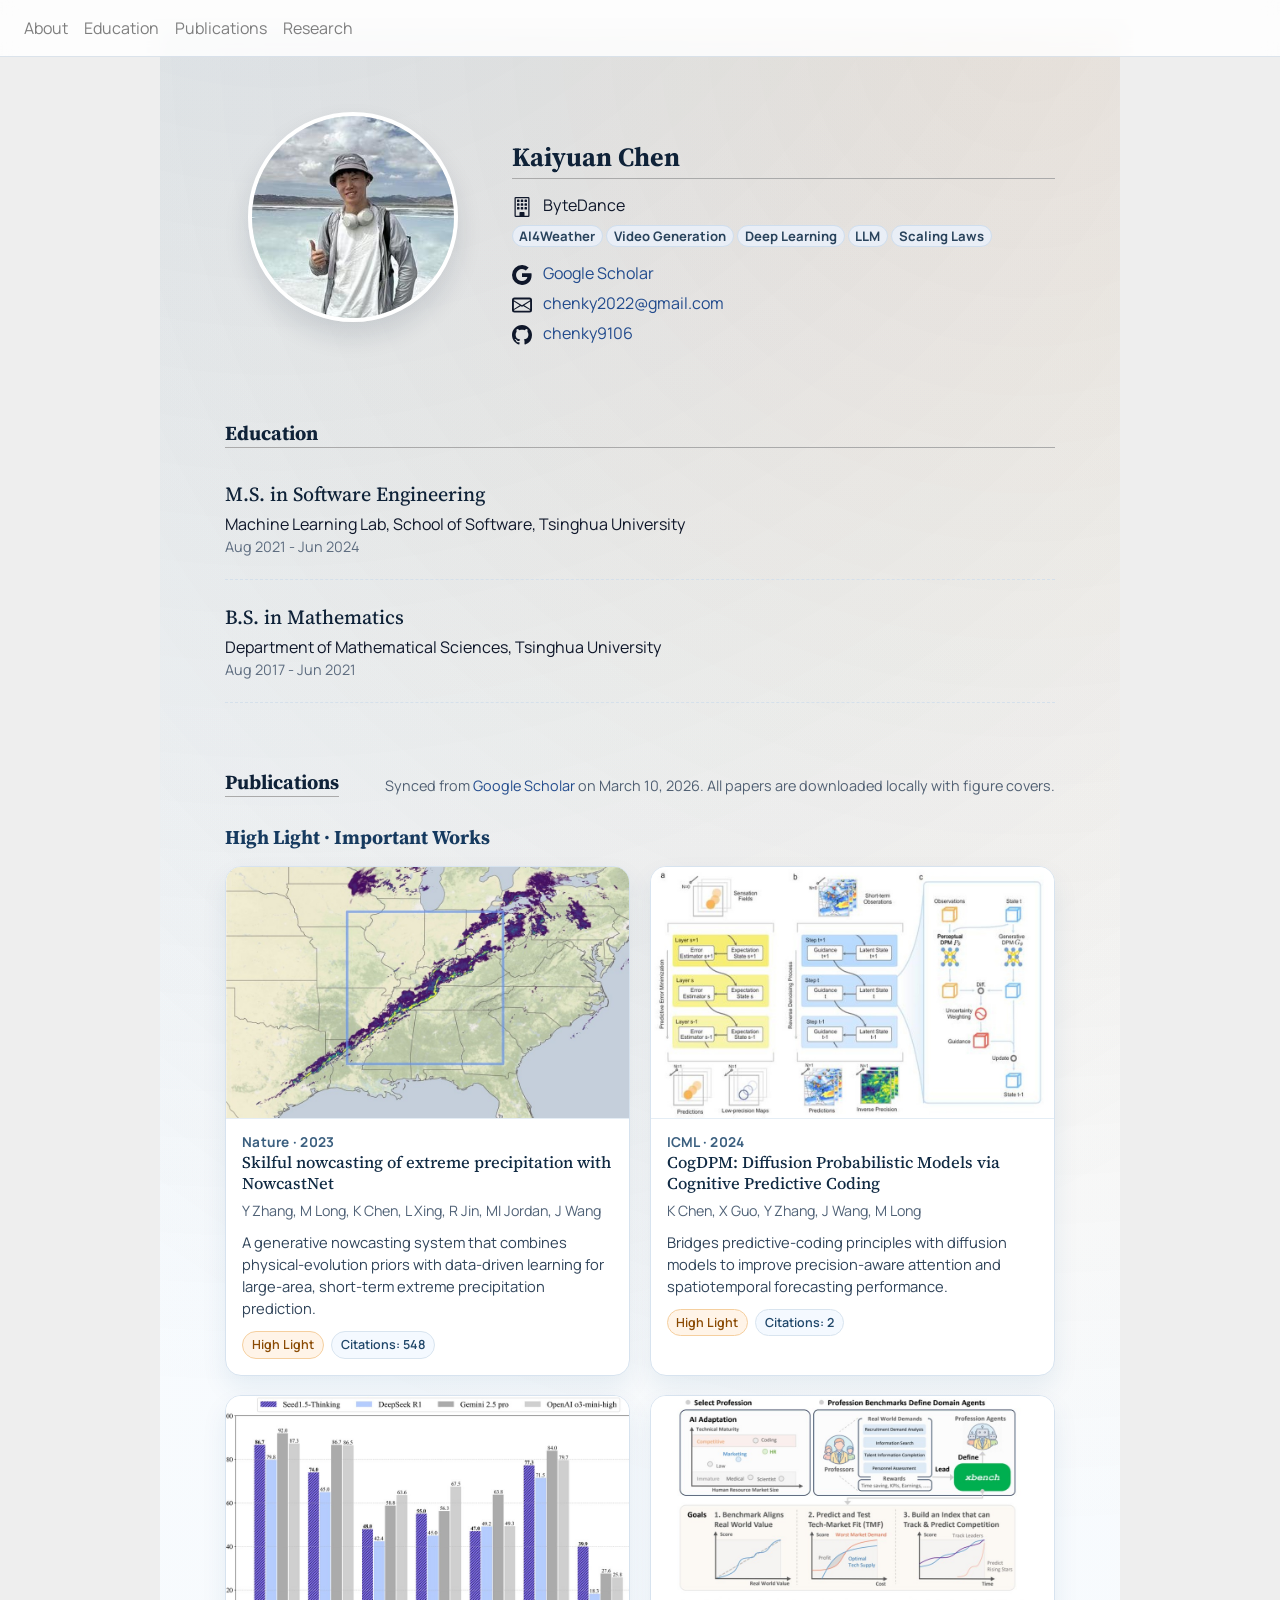
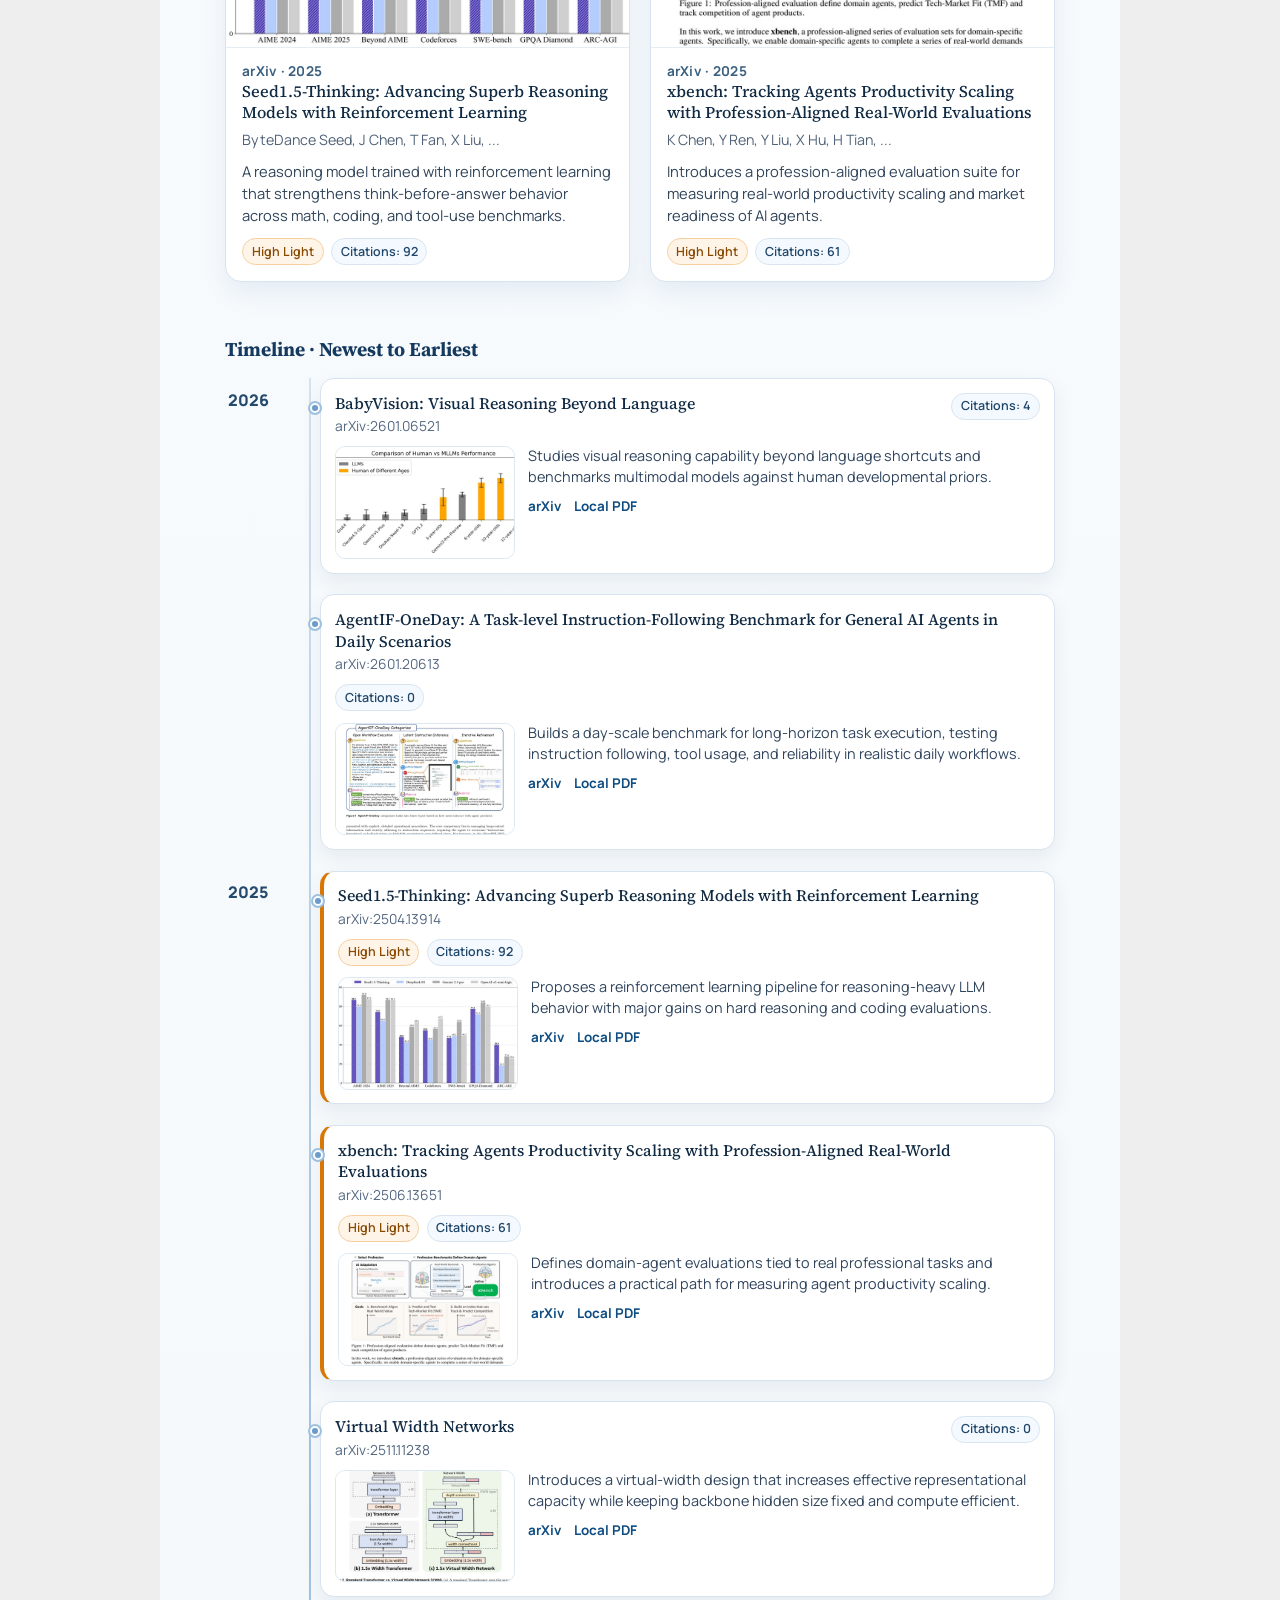
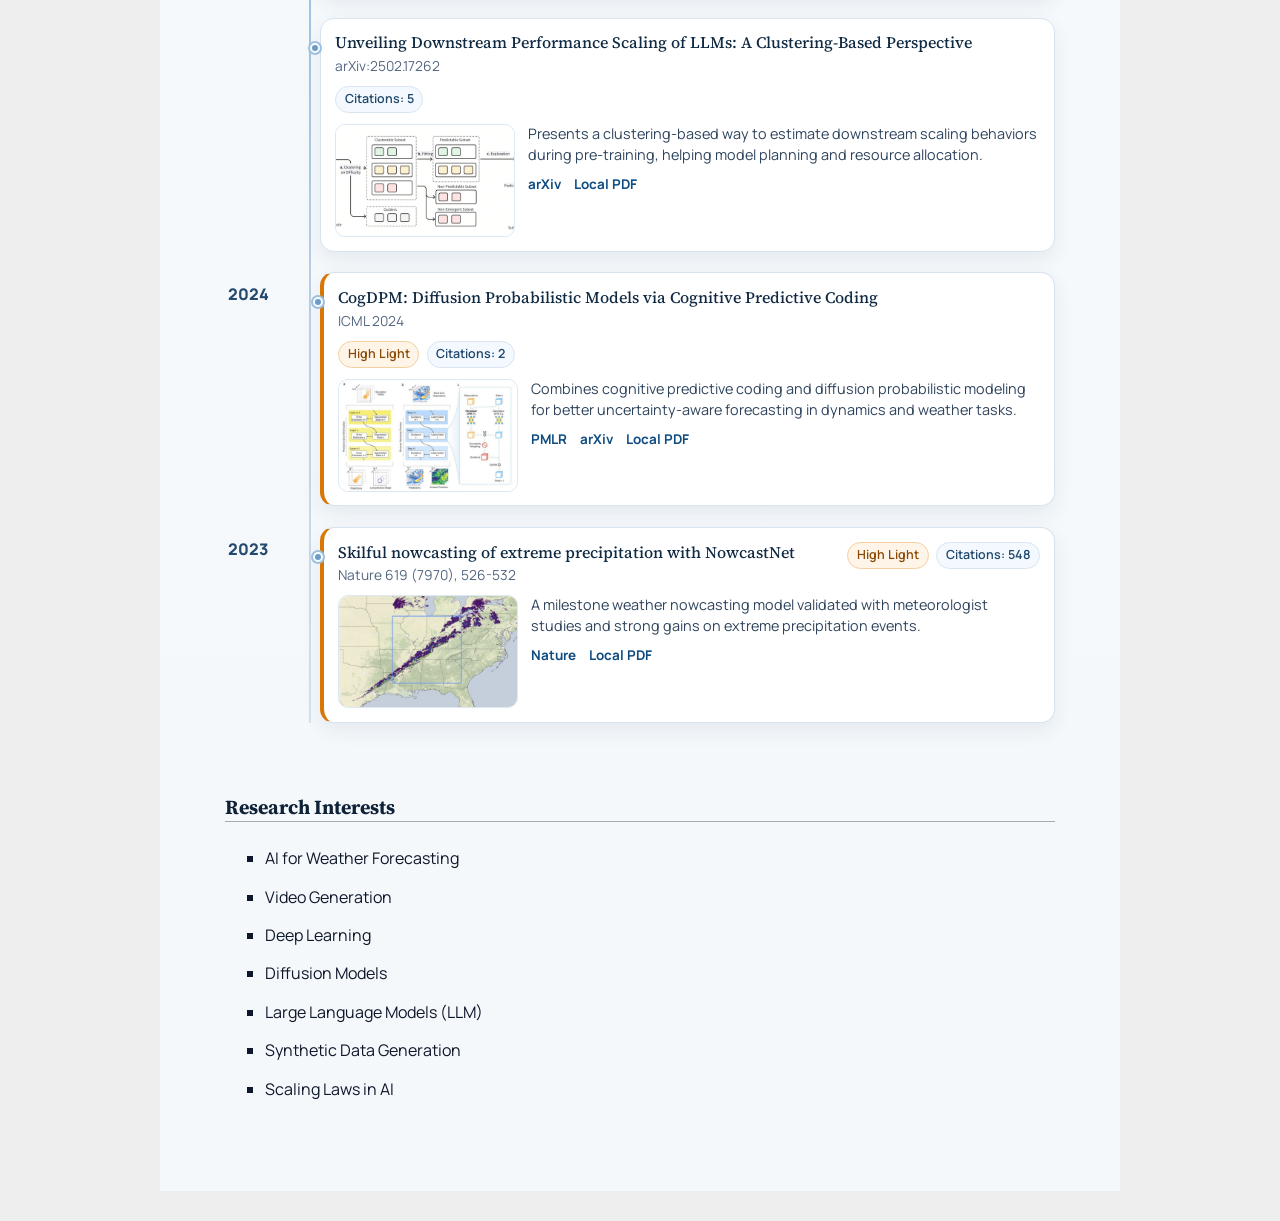
==== index.html @ 816bccbb "Update scholar profile with papers" ====
<!DOCTYPE html>
<html>

<head>
    <title>Kaiyuan Chen</title>
    <meta charset="utf-8">
    <meta http-equiv="X-UA-Compatible" content="IE=edge">
    <meta name="keywords" content="Kaiyuan Chen, Chen Kaiyuan, ByteDance, AI4Weather">
    <meta name="description" content="Kaiyuan Chen's home page">
    <meta name="viewport" content="width=device-width, initial-scale=1">
    <link href="vender/bootstrap.min.css" rel="stylesheet">
    <link href="vender/jemdoc.css" rel="stylesheet">
    <script src="vender/vue.min.js"></script>
    <link href="assets/site/favicon.ico" rel="icon" type="image/x-icon" />
    <style>
        @import url('https://fonts.googleapis.com/css2?family=Manrope:wght@400;500;700;800&family=Source+Serif+4:opsz,wght@8..60,500;8..60,700&display=swap');

        :root {
            --bg: #f4f8fb;
            --ink: #0f172a;
            --muted: #516073;
            --primary: #0f4c81;
            --accent: #d97706;
            --card: #ffffff;
            --line: #d7e3ef;
        }

        body {
            font-family: 'Manrope', 'Helvetica Neue', sans-serif;
            color: var(--ink);
            background:
                radial-gradient(circle at 12% -8%, rgba(15, 76, 129, 0.14), transparent 36%),
                radial-gradient(circle at 90% 0%, rgba(217, 119, 6, 0.12), transparent 34%),
                linear-gradient(180deg, #f9fcff 0%, var(--bg) 100%);
        }

        h1,
        h2,
        h3,
        h4,
        h5 {
            font-family: 'Source Serif 4', Georgia, serif;
            color: #0f2238;
        }

        .navbar {
            backdrop-filter: blur(8px);
            background: rgba(255, 255, 255, 0.84) !important;
            border-bottom: 1px solid rgba(15, 76, 129, 0.14);
        }

        .badge-custom {
            background-color: #e9eef6;
            color: #29435c;
            padding: 0.28em 0.52em;
            border-radius: 999px;
            font-size: 0.82em;
            border: 1px solid #cfdeee;
        }

        .profile-img {
            width: 210px;
            height: 210px;
            border-radius: 50%;
            object-fit: cover;
            margin-bottom: 20px;
            border: 4px solid #ffffff;
            box-shadow: 0 14px 26px rgba(13, 35, 58, 0.12);
        }

        .education-item {
            margin-bottom: 15px;
            padding: 10px 0;
            border-bottom: 1px dashed #d5e0eb;
        }

        .education-date {
            color: #5e6d80;
            font-size: 0.9em;
        }

        .pub-headline {
            display: flex;
            justify-content: space-between;
            align-items: flex-end;
            gap: 1rem;
            flex-wrap: wrap;
            margin-bottom: 1rem;
        }

        .pub-headline small {
            color: var(--muted);
            font-size: 0.9rem;
        }

        .pub-subtitle {
            margin-top: 1.35rem;
            margin-bottom: 0.9rem;
            color: #163a5f;
            font-size: 1.22rem;
        }

        .pub-highlight-grid {
            display: grid;
            grid-template-columns: repeat(2, minmax(0, 1fr));
            gap: 1.2rem;
        }

        .pub-card {
            background: var(--card);
            border: 1px solid var(--line);
            border-radius: 16px;
            overflow: hidden;
            box-shadow: 0 12px 26px rgba(15, 76, 129, 0.08);
            animation: riseIn 0.7s ease both;
        }

        .pub-card:hover {
            transform: translateY(-3px);
            box-shadow: 0 16px 30px rgba(15, 76, 129, 0.14);
            transition: all 0.25s ease;
        }

        .pub-cover {
            width: 100%;
            aspect-ratio: 16 / 10;
            object-fit: cover;
            border-bottom: 1px solid #e4edf5;
            background: #f2f6fb;
        }

        .pub-card-body {
            padding: 0.95rem 1rem 1rem;
        }

        .pub-kicker {
            color: #3b5f7f;
            font-size: 0.85rem;
            font-weight: 700;
            letter-spacing: 0.02em;
            margin-bottom: 0.4rem;
        }

        .pub-title {
            font-size: 1.03rem;
            margin-bottom: 0.48rem;
            line-height: 1.3;
        }

        .pub-title a {
            color: #102a43;
            text-decoration: none;
        }

        .pub-title a:hover {
            color: #0f4c81;
            text-decoration: underline;
        }

        .pub-authors {
            color: #506277;
            font-size: 0.89rem;
            margin-bottom: 0.65rem;
        }

        .pub-desc {
            color: #2f4359;
            font-size: 0.92rem;
            line-height: 1.5;
            margin-bottom: 0.75rem;
        }

        .meta-row {
            display: flex;
            flex-wrap: wrap;
            gap: 0.45rem;
        }

        .meta-pill {
            font-size: 0.78rem;
            border-radius: 999px;
            padding: 0.2rem 0.55rem;
            border: 1px solid #d8e4ef;
            background: #f4f9ff;
            color: #20476a;
            font-weight: 600;
        }

        .meta-highlight {
            background: #fff4e8;
            border-color: #f5cf9f;
            color: #8a4a03;
        }

        .timeline-wrap {
            position: relative;
            margin-top: 0.8rem;
            padding-left: 0.2rem;
        }

        .timeline-wrap::before {
            content: "";
            position: absolute;
            left: 84px;
            top: 0;
            bottom: 0;
            width: 2px;
            background: linear-gradient(180deg, #d2e3f2 0%, #9ec0df 60%, #d2e3f2 100%);
        }

        .timeline-row {
            position: relative;
            display: grid;
            grid-template-columns: 68px 1fr;
            gap: 1rem;
            margin-bottom: 1.3rem;
            animation: riseIn 0.7s ease both;
        }

        .timeline-year {
            color: #24496d;
            font-weight: 800;
            font-size: 1rem;
            align-self: start;
            padding-top: 0.6rem;
        }

        .timeline-item {
            position: relative;
            background: #ffffff;
            border: 1px solid #d7e3ef;
            border-radius: 14px;
            padding: 0.85rem;
            margin-left: 0.5rem;
            box-shadow: 0 8px 20px rgba(16, 42, 67, 0.07);
        }

        .timeline-item::before {
            content: "";
            position: absolute;
            left: -11px;
            top: 24px;
            width: 10px;
            height: 10px;
            border-radius: 999px;
            background: #6b9bc9;
            border: 2px solid #f9fcff;
            box-shadow: 0 0 0 2px #9ec0df;
        }

        .timeline-item.highlight {
            border-left: 4px solid var(--accent);
        }

        .timeline-head {
            display: flex;
            justify-content: space-between;
            align-items: flex-start;
            gap: 0.7rem;
            flex-wrap: wrap;
        }

        .timeline-title {
            font-size: 1rem;
            margin-bottom: 0.2rem;
            line-height: 1.35;
        }

        .timeline-title a {
            color: #102a43;
            text-decoration: none;
        }

        .timeline-title a:hover {
            color: #0f4c81;
            text-decoration: underline;
        }

        .timeline-venue {
            color: #536780;
            font-size: 0.86rem;
        }

        .timeline-main {
            margin-top: 0.7rem;
            display: grid;
            grid-template-columns: 180px 1fr;
            gap: 0.8rem;
            align-items: start;
        }

        .timeline-main img {
            width: 100%;
            aspect-ratio: 16 / 10;
            object-fit: cover;
            border-radius: 10px;
            border: 1px solid #dce8f3;
            background: #f5f8fc;
        }

        .timeline-desc {
            margin-bottom: 0.45rem;
            color: #2e435c;
            font-size: 0.9rem;
            line-height: 1.45;
        }

        .timeline-links a {
            display: inline-block;
            margin-right: 0.65rem;
            color: #0f4c81;
            font-size: 0.84rem;
            font-weight: 700;
            text-decoration: none;
        }

        .timeline-links a:hover {
            color: #0a365b;
            text-decoration: underline;
        }

        @keyframes riseIn {
            from {
                opacity: 0;
                transform: translateY(16px);
            }

            to {
                opacity: 1;
                transform: translateY(0);
            }
        }

        @media (max-width: 991px) {
            .pub-highlight-grid {
                grid-template-columns: 1fr;
            }
        }

        @media (max-width: 767px) {
            .timeline-wrap::before {
                left: 10px;
            }

            .timeline-row {
                grid-template-columns: 1fr;
                gap: 0.4rem;
                margin-bottom: 1rem;
            }

            .timeline-year {
                padding-left: 0.7rem;
                padding-top: 0;
                font-size: 0.95rem;
            }

            .timeline-item {
                margin-left: 0;
                padding: 0.75rem;
            }

            .timeline-item::before {
                left: -5px;
                top: 18px;
            }

            .timeline-main {
                grid-template-columns: 1fr;
            }
        }
    </style>
</head>

<body>
    <div class="container" id="app">
        <nav class="navbar fixed-top navbar-expand-sm navbar-light bg-light">
            <button class="navbar-toggler" type="button" data-toggle="collapse" data-target="#navbarNavAltMarkup"
                aria-controls="navbarNavAltMarkup" aria-expanded="false" aria-label="Toggle navigation">
                <span class="navbar-toggler-icon"></span>
            </button>
            <div class="collapse navbar-collapse" id="navbarNavAltMarkup">
                <div class="navbar-nav mr-auto">
                    <a class="nav-item nav-link" href="#about">About</a>
                    <a class="nav-item nav-link" href="#education">Education</a>
                    <a class="nav-item nav-link" href="#publications">Publications</a>
                    <a class="nav-item nav-link" href="#research">Research</a>
                </div>
            </div>
        </nav>

        <div class="row mt-5 pt-4" id="about">
            <div class="col-md-4 text-center">
                <img src="assets/images/profile.jpg" alt="Kaiyuan Chen" class="profile-img">
            </div>
            <div class="col-md-8">
                <h1 class="mb-3"><b>Kaiyuan Chen</b></h1>
                
                <p class="mb-2">
                    <svg xmlns="http://www.w3.org/2000/svg" width="20" height="20" fill="currentColor" class="bi bi-building mr-2" viewBox="0 0 16 16">
                        <path d="M4 2.5a.5.5 0 0 1 .5-.5h1a.5.5 0 0 1 .5.5v1a.5.5 0 0 1-.5.5h-1a.5.5 0 0 1-.5-.5v-1Zm3 0a.5.5 0 0 1 .5-.5h1a.5.5 0 0 1 .5.5v1a.5.5 0 0 1-.5.5h-1a.5.5 0 0 1-.5-.5v-1Zm3.5-.5a.5.5 0 0 0-.5.5v1a.5.5 0 0 0 .5.5h1a.5.5 0 0 0 .5-.5v-1a.5.5 0 0 0-.5-.5h-1ZM4 5.5a.5.5 0 0 1 .5-.5h1a.5.5 0 0 1 .5.5v1a.5.5 0 0 1-.5.5h-1a.5.5 0 0 1-.5-.5v-1ZM7.5 5a.5.5 0 0 0-.5.5v1a.5.5 0 0 0 .5.5h1a.5.5 0 0 0 .5-.5v-1a.5.5 0 0 0-.5-.5h-1Zm2.5.5a.5.5 0 0 1 .5-.5h1a.5.5 0 0 1 .5.5v1a.5.5 0 0 1-.5.5h-1a.5.5 0 0 1-.5-.5v-1ZM4.5 8a.5.5 0 0 0-.5.5v1a.5.5 0 0 0 .5.5h1a.5.5 0 0 0 .5-.5v-1a.5.5 0 0 0-.5-.5h-1Zm2.5.5a.5.5 0 0 1 .5-.5h1a.5.5 0 0 1 .5.5v1a.5.5 0 0 1-.5.5h-1a.5.5 0 0 1-.5-.5v-1Zm3.5-.5a.5.5 0 0 0-.5.5v1a.5.5 0 0 0 .5.5h1a.5.5 0 0 0 .5-.5v-1a.5.5 0 0 0-.5-.5h-1Z"/>
                        <path d="M2 1a1 1 0 0 1 1-1h10a1 1 0 0 1 1 1v14a1 1 0 0 1-1 1H3a1 1 0 0 1-1-1V1Zm11 0H3v14h3v-2.5a.5.5 0 0 1 .5-.5h3a.5.5 0 0 1 .5.5V15h3V1Z"/>
                    </svg>
                    ByteDance
                </p>
                
                <p class="mb-3">
                    <span class="badge badge-custom">AI4Weather</span>
                    <span class="badge badge-custom">Video Generation</span>
                    <span class="badge badge-custom">Deep Learning</span>
                    <span class="badge badge-custom">LLM</span>
                    <span class="badge badge-custom">Scaling Laws</span>
                </p>

                <div class="contact-info mb-4">
                    <p class="mb-2">
                        <svg xmlns="http://www.w3.org/2000/svg" width="20" height="20" fill="currentColor" class="bi bi-google mr-2" viewBox="0 0 16 16">
                            <path d="M15.545 6.558a9.42 9.42 0 0 1 .139 1.626c0 2.434-.87 4.492-2.384 5.885h.002C11.978 15.292 10.158 16 8 16A8 8 0 1 1 8 0a7.689 7.689 0 0 1 5.352 2.082l-2.284 2.284A4.347 4.347 0 0 0 8 3.166c-2.087 0-3.86 1.408-4.492 3.304a4.792 4.792 0 0 0 0 3.063h.003c.635 1.893 2.405 3.301 4.492 3.301 1.078 0 2.004-.276 2.722-.764h-.003a3.702 3.702 0 0 0 1.599-2.431H8v-3.08h7.545z"/>
                        </svg>
                        <a href="https://scholar.google.com/citations?user=1bKT6toAAAAJ&amp;hl=en" target="_blank">Google Scholar</a>
                    </p>
                    <p class="mb-2">
                        <svg xmlns="http://www.w3.org/2000/svg" width="20" height="20" fill="currentColor" class="bi bi-envelope mr-2" viewBox="0 0 16 16">
                            <path d="M0 4a2 2 0 0 1 2-2h12a2 2 0 0 1 2 2v8a2 2 0 0 1-2 2H2a2 2 0 0 1-2-2V4Zm2-.5a.5.5 0 0 0-.5.5v.217l6.5 3.9 6.5-3.9V4a.5.5 0 0 0-.5-.5H2Zm12.5 1.775-4.708 2.825L14.5 11.11V5.275Zm-.034 6.814-5.636-3.38L8 9.583l-.83-.874-5.636 3.38A.5.5 0 0 0 2 12.5h12a.5.5 0 0 0 .466-.411ZM1.5 11.11l4.708-3.01L1.5 5.275v5.836Z"/>
                        </svg>
                        <a href="mailto:chenky2022@gmail.com">chenky2022@gmail.com</a>
                    </p>
                    <p class="mb-2">
                        <svg xmlns="http://www.w3.org/2000/svg" width="20" height="20" fill="currentColor" class="bi bi-github mr-2" viewBox="0 0 16 16">
                            <path d="M8 0C3.58 0 0 3.58 0 8c0 3.54 2.29 6.53 5.47 7.59.4.07.55-.17.55-.38 0-.19-.01-.82-.01-1.49-2.01.37-2.53-.49-2.69-.94-.09-.23-.48-.94-.82-1.13-.28-.15-.68-.52-.01-.53.63-.01 1.08.58 1.23.82.72 1.21 1.87.87 2.33.66.07-.52.28-.87.51-1.07-1.78-.2-3.64-.89-3.64-3.95 0-.87.31-1.59.82-2.15-.08-.2-.36-1.02.08-2.12 0 0 .67-.21 2.2.82.64-.18 1.32-.27 2-.27.68 0 1.36.09 2 .27 1.53-1.04 2.2-.82 2.2-.82.44 1.1.16 1.92.08 2.12.51.56.82 1.27.82 2.15 0 3.07-1.87 3.75-3.65 3.95.29.25.54.73.54 1.48 0 1.07-.01 1.93-.01 2.2 0 .21.15.46.55.38A8.012 8.012 0 0 0 16 8c0-4.42-3.58-8-8-8z"/>
                        </svg>
                        <a href="https://github.com/chenky9106" target="_blank">chenky9106</a>
                    </p>
                </div>
            </div>
        </div>

        <div class="row mt-4" id="education">
            <div class="col">
                <h2 class="mb-4"><b>Education</b></h2>
                
                <div class="education-item">
                    <h5>M.S. in Software Engineering</h5>
                    <p class="mb-1">Machine Learning Lab, School of Software, Tsinghua University</p>
                    <p class="education-date">Aug 2021 - Jun 2024</p>
                </div>

                <div class="education-item">
                    <h5>B.S. in Mathematics</h5>
                    <p class="mb-1">Department of Mathematical Sciences, Tsinghua University</p>
                    <p class="education-date">Aug 2017 - Jun 2021</p>
                </div>
            </div>
        </div>

        <div class="row mt-4" id="publications">
            <div class="col">
                <div class="pub-headline">
                    <h2 class="mb-0"><b>Publications</b></h2>
                    <small>
                        Synced from <a href="https://scholar.google.com/citations?user=1bKT6toAAAAJ&amp;hl=en" target="_blank">Google Scholar</a>
                        on March 10, 2026. All papers are downloaded locally with figure covers.
                    </small>
                </div>

                <h3 class="pub-subtitle"><b>High Light · Important Works</b></h3>
                <div class="pub-highlight-grid">
                    <article class="pub-card" style="animation-delay:0.03s">
                        <img src="assets/images/papers/nowcastnet.jpg" alt="NowcastNet highlight figure" class="pub-cover">
                        <div class="pub-card-body">
                            <p class="pub-kicker mb-0">Nature · 2023</p>
                            <h4 class="pub-title">
                                <a href="https://www.nature.com/articles/s41586-023-06184-4" target="_blank">Skilful nowcasting of extreme precipitation with NowcastNet</a>
                            </h4>
                            <p class="pub-authors">Y Zhang, M Long, K Chen, L Xing, R Jin, MI Jordan, J Wang</p>
                            <p class="pub-desc">A generative nowcasting system that combines physical-evolution priors with data-driven learning for large-area, short-term extreme precipitation prediction.</p>
                            <div class="meta-row">
                                <span class="meta-pill meta-highlight">High Light</span>
                                <span class="meta-pill">Citations: 548</span>
                            </div>
                        </div>
                    </article>

                    <article class="pub-card" style="animation-delay:0.08s">
                        <img src="assets/images/papers/cogdpm.jpg" alt="CogDPM highlight figure" class="pub-cover">
                        <div class="pub-card-body">
                            <p class="pub-kicker mb-0">ICML · 2024</p>
                            <h4 class="pub-title">
                                <a href="https://proceedings.mlr.press/v235/chen24o.html" target="_blank">CogDPM: Diffusion Probabilistic Models via Cognitive Predictive Coding</a>
                            </h4>
                            <p class="pub-authors">K Chen, X Guo, Y Zhang, J Wang, M Long</p>
                            <p class="pub-desc">Bridges predictive-coding principles with diffusion models to improve precision-aware attention and spatiotemporal forecasting performance.</p>
                            <div class="meta-row">
                                <span class="meta-pill meta-highlight">High Light</span>
                                <span class="meta-pill">Citations: 2</span>
                            </div>
                        </div>
                    </article>

                    <article class="pub-card" style="animation-delay:0.12s">
                        <img src="assets/images/papers/seed15-thinking.jpg" alt="Seed1.5-Thinking benchmark figure" class="pub-cover">
                        <div class="pub-card-body">
                            <p class="pub-kicker mb-0">arXiv · 2025</p>
                            <h4 class="pub-title">
                                <a href="https://arxiv.org/abs/2504.13914" target="_blank">Seed1.5-Thinking: Advancing Superb Reasoning Models with Reinforcement Learning</a>
                            </h4>
                            <p class="pub-authors">ByteDance Seed, J Chen, T Fan, X Liu, ...</p>
                            <p class="pub-desc">A reasoning model trained with reinforcement learning that strengthens think-before-answer behavior across math, coding, and tool-use benchmarks.</p>
                            <div class="meta-row">
                                <span class="meta-pill meta-highlight">High Light</span>
                                <span class="meta-pill">Citations: 92</span>
                            </div>
                        </div>
                    </article>

                    <article class="pub-card" style="animation-delay:0.16s">
                        <img src="assets/images/papers/xbench.jpg" alt="xbench benchmark framework figure" class="pub-cover">
                        <div class="pub-card-body">
                            <p class="pub-kicker mb-0">arXiv · 2025</p>
                            <h4 class="pub-title">
                                <a href="https://arxiv.org/abs/2506.13651" target="_blank">xbench: Tracking Agents Productivity Scaling with Profession-Aligned Real-World Evaluations</a>
                            </h4>
                            <p class="pub-authors">K Chen, Y Ren, Y Liu, X Hu, H Tian, ...</p>
                            <p class="pub-desc">Introduces a profession-aligned evaluation suite for measuring real-world productivity scaling and market readiness of AI agents.</p>
                            <div class="meta-row">
                                <span class="meta-pill meta-highlight">High Light</span>
                                <span class="meta-pill">Citations: 61</span>
                            </div>
                        </div>
                    </article>
                </div>

                <h3 class="pub-subtitle mt-5"><b>Timeline · Newest to Earliest</b></h3>
                <div class="timeline-wrap">
                    <div class="timeline-row" style="animation-delay:0.02s">
                        <div class="timeline-year">2026</div>
                        <article class="timeline-item">
                            <div class="timeline-head">
                                <div>
                                    <h4 class="timeline-title"><a href="https://arxiv.org/abs/2601.06521" target="_blank">BabyVision: Visual Reasoning Beyond Language</a></h4>
                                    <p class="timeline-venue mb-0">arXiv:2601.06521</p>
                                </div>
                                <span class="meta-pill">Citations: 4</span>
                            </div>
                            <div class="timeline-main">
                                <img src="assets/images/papers/babyvision.jpg" alt="BabyVision figure">
                                <div>
                                    <p class="timeline-desc">Studies visual reasoning capability beyond language shortcuts and benchmarks multimodal models against human developmental priors.</p>
                                    <p class="timeline-links mb-0">
                                        <a href="https://arxiv.org/abs/2601.06521" target="_blank">arXiv</a>
                                        <a href="assets/papers/babyvision.pdf" target="_blank">Local PDF</a>
                                    </p>
                                </div>
                            </div>
                        </article>
                    </div>

                    <div class="timeline-row" style="animation-delay:0.04s">
                        <div class="timeline-year">&nbsp;</div>
                        <article class="timeline-item">
                            <div class="timeline-head">
                                <div>
                                    <h4 class="timeline-title"><a href="https://arxiv.org/abs/2601.20613" target="_blank">AgentIF-OneDay: A Task-level Instruction-Following Benchmark for General AI Agents in Daily Scenarios</a></h4>
                                    <p class="timeline-venue mb-0">arXiv:2601.20613</p>
                                </div>
                                <span class="meta-pill">Citations: 0</span>
                            </div>
                            <div class="timeline-main">
                                <img src="assets/images/papers/agentif-oneday.jpg" alt="AgentIF-OneDay benchmark figure">
                                <div>
                                    <p class="timeline-desc">Builds a day-scale benchmark for long-horizon task execution, testing instruction following, tool usage, and reliability in realistic daily workflows.</p>
                                    <p class="timeline-links mb-0">
                                        <a href="https://arxiv.org/abs/2601.20613" target="_blank">arXiv</a>
                                        <a href="assets/papers/agentif-oneday.pdf" target="_blank">Local PDF</a>
                                    </p>
                                </div>
                            </div>
                        </article>
                    </div>

                    <div class="timeline-row" style="animation-delay:0.06s">
                        <div class="timeline-year">2025</div>
                        <article class="timeline-item highlight">
                            <div class="timeline-head">
                                <div>
                                    <h4 class="timeline-title"><a href="https://arxiv.org/abs/2504.13914" target="_blank">Seed1.5-Thinking: Advancing Superb Reasoning Models with Reinforcement Learning</a></h4>
                                    <p class="timeline-venue mb-0">arXiv:2504.13914</p>
                                </div>
                                <div class="meta-row">
                                    <span class="meta-pill meta-highlight">High Light</span>
                                    <span class="meta-pill">Citations: 92</span>
                                </div>
                            </div>
                            <div class="timeline-main">
                                <img src="assets/images/papers/seed15-thinking.jpg" alt="Seed1.5-Thinking result figure">
                                <div>
                                    <p class="timeline-desc">Proposes a reinforcement learning pipeline for reasoning-heavy LLM behavior with major gains on hard reasoning and coding evaluations.</p>
                                    <p class="timeline-links mb-0">
                                        <a href="https://arxiv.org/abs/2504.13914" target="_blank">arXiv</a>
                                        <a href="assets/papers/seed15-thinking.pdf" target="_blank">Local PDF</a>
                                    </p>
                                </div>
                            </div>
                        </article>
                    </div>

                    <div class="timeline-row" style="animation-delay:0.08s">
                        <div class="timeline-year">&nbsp;</div>
                        <article class="timeline-item highlight">
                            <div class="timeline-head">
                                <div>
                                    <h4 class="timeline-title"><a href="https://arxiv.org/abs/2506.13651" target="_blank">xbench: Tracking Agents Productivity Scaling with Profession-Aligned Real-World Evaluations</a></h4>
                                    <p class="timeline-venue mb-0">arXiv:2506.13651</p>
                                </div>
                                <div class="meta-row">
                                    <span class="meta-pill meta-highlight">High Light</span>
                                    <span class="meta-pill">Citations: 61</span>
                                </div>
                            </div>
                            <div class="timeline-main">
                                <img src="assets/images/papers/xbench.jpg" alt="xbench task framework figure">
                                <div>
                                    <p class="timeline-desc">Defines domain-agent evaluations tied to real professional tasks and introduces a practical path for measuring agent productivity scaling.</p>
                                    <p class="timeline-links mb-0">
                                        <a href="https://arxiv.org/abs/2506.13651" target="_blank">arXiv</a>
                                        <a href="assets/papers/xbench.pdf" target="_blank">Local PDF</a>
                                    </p>
                                </div>
                            </div>
                        </article>
                    </div>

                    <div class="timeline-row" style="animation-delay:0.1s">
                        <div class="timeline-year">&nbsp;</div>
                        <article class="timeline-item">
                            <div class="timeline-head">
                                <div>
                                    <h4 class="timeline-title"><a href="https://arxiv.org/abs/2511.11238" target="_blank">Virtual Width Networks</a></h4>
                                    <p class="timeline-venue mb-0">arXiv:2511.11238</p>
                                </div>
                                <span class="meta-pill">Citations: 0</span>
                            </div>
                            <div class="timeline-main">
                                <img src="assets/images/papers/virtual-width-networks.jpg" alt="Virtual Width Networks architecture">
                                <div>
                                    <p class="timeline-desc">Introduces a virtual-width design that increases effective representational capacity while keeping backbone hidden size fixed and compute efficient.</p>
                                    <p class="timeline-links mb-0">
                                        <a href="https://arxiv.org/abs/2511.11238" target="_blank">arXiv</a>
                                        <a href="assets/papers/virtual-width-networks.pdf" target="_blank">Local PDF</a>
                                    </p>
                                </div>
                            </div>
                        </article>
                    </div>

                    <div class="timeline-row" style="animation-delay:0.12s">
                        <div class="timeline-year">&nbsp;</div>
                        <article class="timeline-item">
                            <div class="timeline-head">
                                <div>
                                    <h4 class="timeline-title"><a href="https://arxiv.org/abs/2502.17262" target="_blank">Unveiling Downstream Performance Scaling of LLMs: A Clustering-Based Perspective</a></h4>
                                    <p class="timeline-venue mb-0">arXiv:2502.17262</p>
                                </div>
                                <span class="meta-pill">Citations: 5</span>
                            </div>
                            <div class="timeline-main">
                                <img src="assets/images/papers/llm-scaling-clustering.jpg" alt="LLM downstream scaling clustering figure">
                                <div>
                                    <p class="timeline-desc">Presents a clustering-based way to estimate downstream scaling behaviors during pre-training, helping model planning and resource allocation.</p>
                                    <p class="timeline-links mb-0">
                                        <a href="https://arxiv.org/abs/2502.17262" target="_blank">arXiv</a>
                                        <a href="assets/papers/llm-scaling-clustering.pdf" target="_blank">Local PDF</a>
                                    </p>
                                </div>
                            </div>
                        </article>
                    </div>

                    <div class="timeline-row" style="animation-delay:0.14s">
                        <div class="timeline-year">2024</div>
                        <article class="timeline-item highlight">
                            <div class="timeline-head">
                                <div>
                                    <h4 class="timeline-title"><a href="https://proceedings.mlr.press/v235/chen24o.html" target="_blank">CogDPM: Diffusion Probabilistic Models via Cognitive Predictive Coding</a></h4>
                                    <p class="timeline-venue mb-0">ICML 2024</p>
                                </div>
                                <div class="meta-row">
                                    <span class="meta-pill meta-highlight">High Light</span>
                                    <span class="meta-pill">Citations: 2</span>
                                </div>
                            </div>
                            <div class="timeline-main">
                                <img src="assets/images/papers/cogdpm.jpg" alt="CogDPM diagram">
                                <div>
                                    <p class="timeline-desc">Combines cognitive predictive coding and diffusion probabilistic modeling for better uncertainty-aware forecasting in dynamics and weather tasks.</p>
                                    <p class="timeline-links mb-0">
                                        <a href="https://proceedings.mlr.press/v235/chen24o.html" target="_blank">PMLR</a>
                                        <a href="https://arxiv.org/abs/2405.02384" target="_blank">arXiv</a>
                                        <a href="assets/papers/cogdpm.pdf" target="_blank">Local PDF</a>
                                    </p>
                                </div>
                            </div>
                        </article>
                    </div>

                    <div class="timeline-row" style="animation-delay:0.16s">
                        <div class="timeline-year">2023</div>
                        <article class="timeline-item highlight">
                            <div class="timeline-head">
                                <div>
                                    <h4 class="timeline-title"><a href="https://www.nature.com/articles/s41586-023-06184-4" target="_blank">Skilful nowcasting of extreme precipitation with NowcastNet</a></h4>
                                    <p class="timeline-venue mb-0">Nature 619 (7970), 526-532</p>
                                </div>
                                <div class="meta-row">
                                    <span class="meta-pill meta-highlight">High Light</span>
                                    <span class="meta-pill">Citations: 548</span>
                                </div>
                            </div>
                            <div class="timeline-main">
                                <img src="assets/images/papers/nowcastnet.jpg" alt="NowcastNet architecture">
                                <div>
                                    <p class="timeline-desc">A milestone weather nowcasting model validated with meteorologist studies and strong gains on extreme precipitation events.</p>
                                    <p class="timeline-links mb-0">
                                        <a href="https://www.nature.com/articles/s41586-023-06184-4" target="_blank">Nature</a>
                                        <a href="assets/papers/nowcastnet.pdf" target="_blank">Local PDF</a>
                                    </p>
                                </div>
                            </div>
                        </article>
                    </div>
                </div>
            </div>
        </div>

        <div class="row mt-4 mb-5" id="research">
            <div class="col">
                <h2 class="mb-4"><b>Research Interests</b></h2>
                <ul>
                    <li>AI for Weather Forecasting</li>
                    <li>Video Generation</li>
                    <li>Deep Learning</li>
                    <li>Diffusion Models</li>
                    <li>Large Language Models (LLM)</li>
                    <li>Synthetic Data Generation</li>
                    <li>Scaling Laws in AI</li>
                </ul>
            </div>
        </div>

    </div>

    <script src="vender/jquery-3.5.1.min.js"></script>
    <script src="vender/bootstrap.min.js"></script>
</body>
</html>
---- vender/jemdoc.css ----
/* Default css file for jemdoc. */

table#tlayout {
    border: none;
    border-collapse: separate;
    background: white;
}
/*
body {
	background: white;
	padding-bottom: 8px;
	margin: 0;
}
*/
html {
  background-color: #eeeeee; 
}

body { 
  font-family: Georgia, serif;
  color: #000;
  background-color: #ffffff; 
  text-align:left; /* for IE */
  margin-top: 30px; 
  margin-bottom: 30px;
  margin-left: auto;
  margin-right: auto;
  padding-left:  50px;
  padding-right: 50px;
  padding-top: 10px;
  padding-bottom: 30px;
  max-width: 960px;
}

#layout-menu {
	background: #f6f6f6;
	border: 1px solid #dddddd;
	padding-top: 0.5em;
	padding-left: 8px;
	padding-right: 8px;
	font-size: 1.0em;
	width: auto;
	white-space: nowrap;
    text-align: left;
    vertical-align: top;
}

#layout-menu td {
	background: #f4f4f4;
    vertical-align: top;
}

#layout-content {
	padding-top: 0.0em;
	padding-left: 1.0em;
	padding-right: 1.0em;
    border: none;
    background: white;
    text-align: left;
    vertical-align: top;
}

#layout-menu a {
	line-height: 1.5em;
	margin-left: 0.5em;
}

tt {
    background: #ffffdd;
}

pre, tt {
	font-size: 90%;
	font-family: monaco, monospace;
}

a, a > tt {
	color: #224b8d;
	text-decoration: none;
}

a:hover {
	border-bottom: 1px gray dotted;
}

#layout-menu a.current:link, #layout-menu a.current:visited {
	color: #022b6d;
	border-bottom: 1px gray solid;
}
#layout-menu a:link, #layout-menu a:visited, #layout-menu a:hover {
	color: #527bbd;
	text-decoration: none;
}
#layout-menu a:hover {
	text-decoration: none;
}

div.menu-category {
	border-bottom: 1px solid gray;
	margin-top: 0.8em;
	padding-top: 0.2em;
	padding-bottom: 0.1em;
	font-weight: bold;
}

div.menu-item {
	padding-left: 16px;
	text-indent: -16px;
}

div#toptitle {
	padding-bottom: 0.2em;
	margin-bottom: 1.5em;
	/*border-bottom: 3px double gray;*/
}

/* Reduce space if we begin the page with a title. */
div#toptitle + h2, div#toptitle + h3 {
	margin-top: 0em;
}

div#subtitle {
	margin-top: 0.0em;
	margin-bottom: 0.0em;
	padding-top: 0em;
	padding-bottom: 0.1em;
}

em {
	font-style: italic;
}

strong {
	font-weight: bold;
}


h1, h2, h3 {
	color: #527bbd;
	margin-top: 0.7em;
	margin-bottom: 0.5em;
	padding-bottom: 0.2em;
	line-height: 1.0;
	padding-top: 0.5em;
	border-bottom: 1px solid #aaaaaa;
}

h1 {
	font-size: 165%;
	padding-bottom: 0.3em;
}

h2 {
	padding-top: 0.8em;
	font-size: 125%;
}

h2 + h3 {
    padding-top: 0.2em;
}

h3 {
	font-size: 110%;
	border-bottom: none;
}

p {
	margin-top: 0.0em;
	margin-bottom: 0.8em;
	padding: 0;
	line-height: 1.3;
}

pre {
	padding: 0;
	margin: 0;
}

div#footer {
	font-size: small;
	border-top: 1px solid #c0c0c0;
	padding-top: 0.1em;
	margin-top: 4.0em;
	color: #c0c0c0;
}

div#footer a {
	color: #80a0b0;
}

div#footer-text {
	float: left;
	padding-bottom: 8px;
}

ul, ol, dl {
	margin-top: 0.2em;
	padding-top: 0;
	margin-bottom: 0.8em;
}

dt {
	margin-top: 0.5em;
	margin-bottom: 0;
}

dl {
	margin-left: 20px;
}

dd {
	color: #222222;
}

dd > *:first-child {
	margin-top: 0;
}

ul {
	list-style-position: outside;
	list-style-type: square;
}

p + ul, p + ol {
	margin-top: -0.5em;
}

li {
	margin-top:0.9em;
}

ol {
	list-style-position: outside;
	list-style-type: decimal;
}

li p, dd p {
	margin-bottom: 0.3em;
}


ol ol {
	list-style-type: lower-alpha;
}

ol ol ol {
	list-style-type: lower-roman;
}

p + div.codeblock {
	margin-top: -0.6em;
}

div.codeblock, div.infoblock {
	margin-right: 0%;
	margin-top: 1.2em;
	margin-bottom: 1.3em;
}

div.blocktitle {
	font-weight: bold;
	color: #cd7b62;
	margin-top: 1.2em;
	margin-bottom: 0.1em;
}

div.blockcontent {
	border: 1px solid silver;
	padding: 0.3em 0.5em;
}

div.infoblock > div.blockcontent {
	background: #ffffee;
}

div.blockcontent p + ul, div.blockcontent p + ol {
	margin-top: 0.4em;
}

div.infoblock p {
	margin-bottom: 0em;
}

div.infoblock li p, div.infoblock dd p {
	margin-bottom: 0.5em;
}

div.infoblock p + p {
	margin-top: 0.8em;
}

div.codeblock > div.blockcontent {
	background: #f6f6f6;
}

span.pycommand {
	color: #000070;
}

span.statement {
	color: #008800;
}
span.builtin {
	color: #000088;
}
span.special {
	color: #990000;
}
span.operator {
	color: #880000;
}
span.error {
	color: #aa0000;
}
span.comment, span.comment > *, span.string, span.string > * {
	color: #606060;
}

@media print {
	#layout-menu { display: none; }
}

#fwtitle {
	margin: 2px;
}

#fwtitle #toptitle {
	padding-left: 0.5em;
	margin-bottom: 0.5em;
}

#layout-content h1:first-child, #layout-content h2:first-child, #layout-content h3:first-child {
	margin-top: -0.7em;
}

div#toptitle h1, #layout-content div#toptitle h1 {
	margin-bottom: 0.0em;
	padding-bottom: 0.1em;
	padding-top: 0;
	margin-top: 0.5em;
	border-bottom: none;
}

img.eq {
	padding: 0;
	padding-left: 0.1em;
	padding-right: 0.1em;
	margin: 0;
}

img.eqwl {
	padding-left: 2em;
	padding-top: 0.6em;
	padding-bottom: 0.2em;
	margin: 0;
}

table + table {
    margin-top: 1em;
}

tr.heading {
    font-weight: bold;
    border-bottom: 2px solid black;
}

img {
    border: none;
}

table.imgtable, table.imgtable td {
    border: none;
    text-align: left;
}
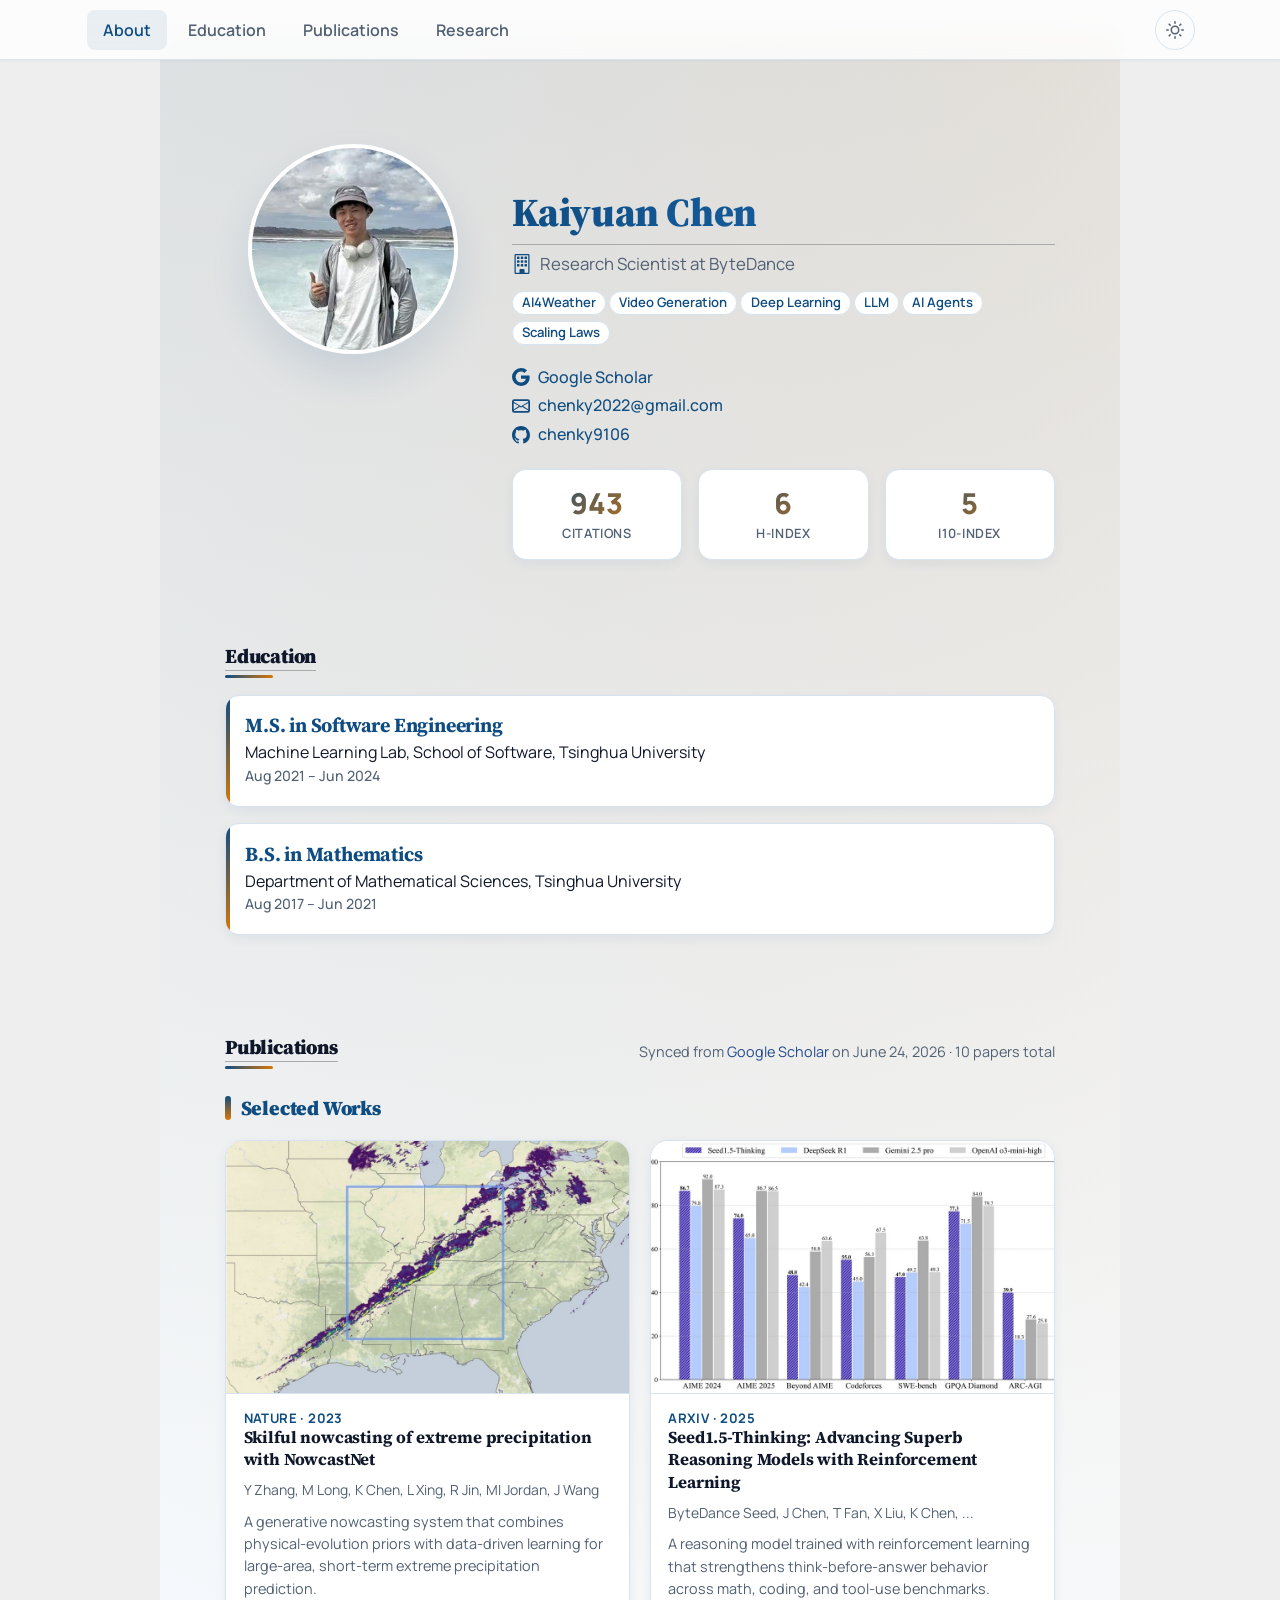
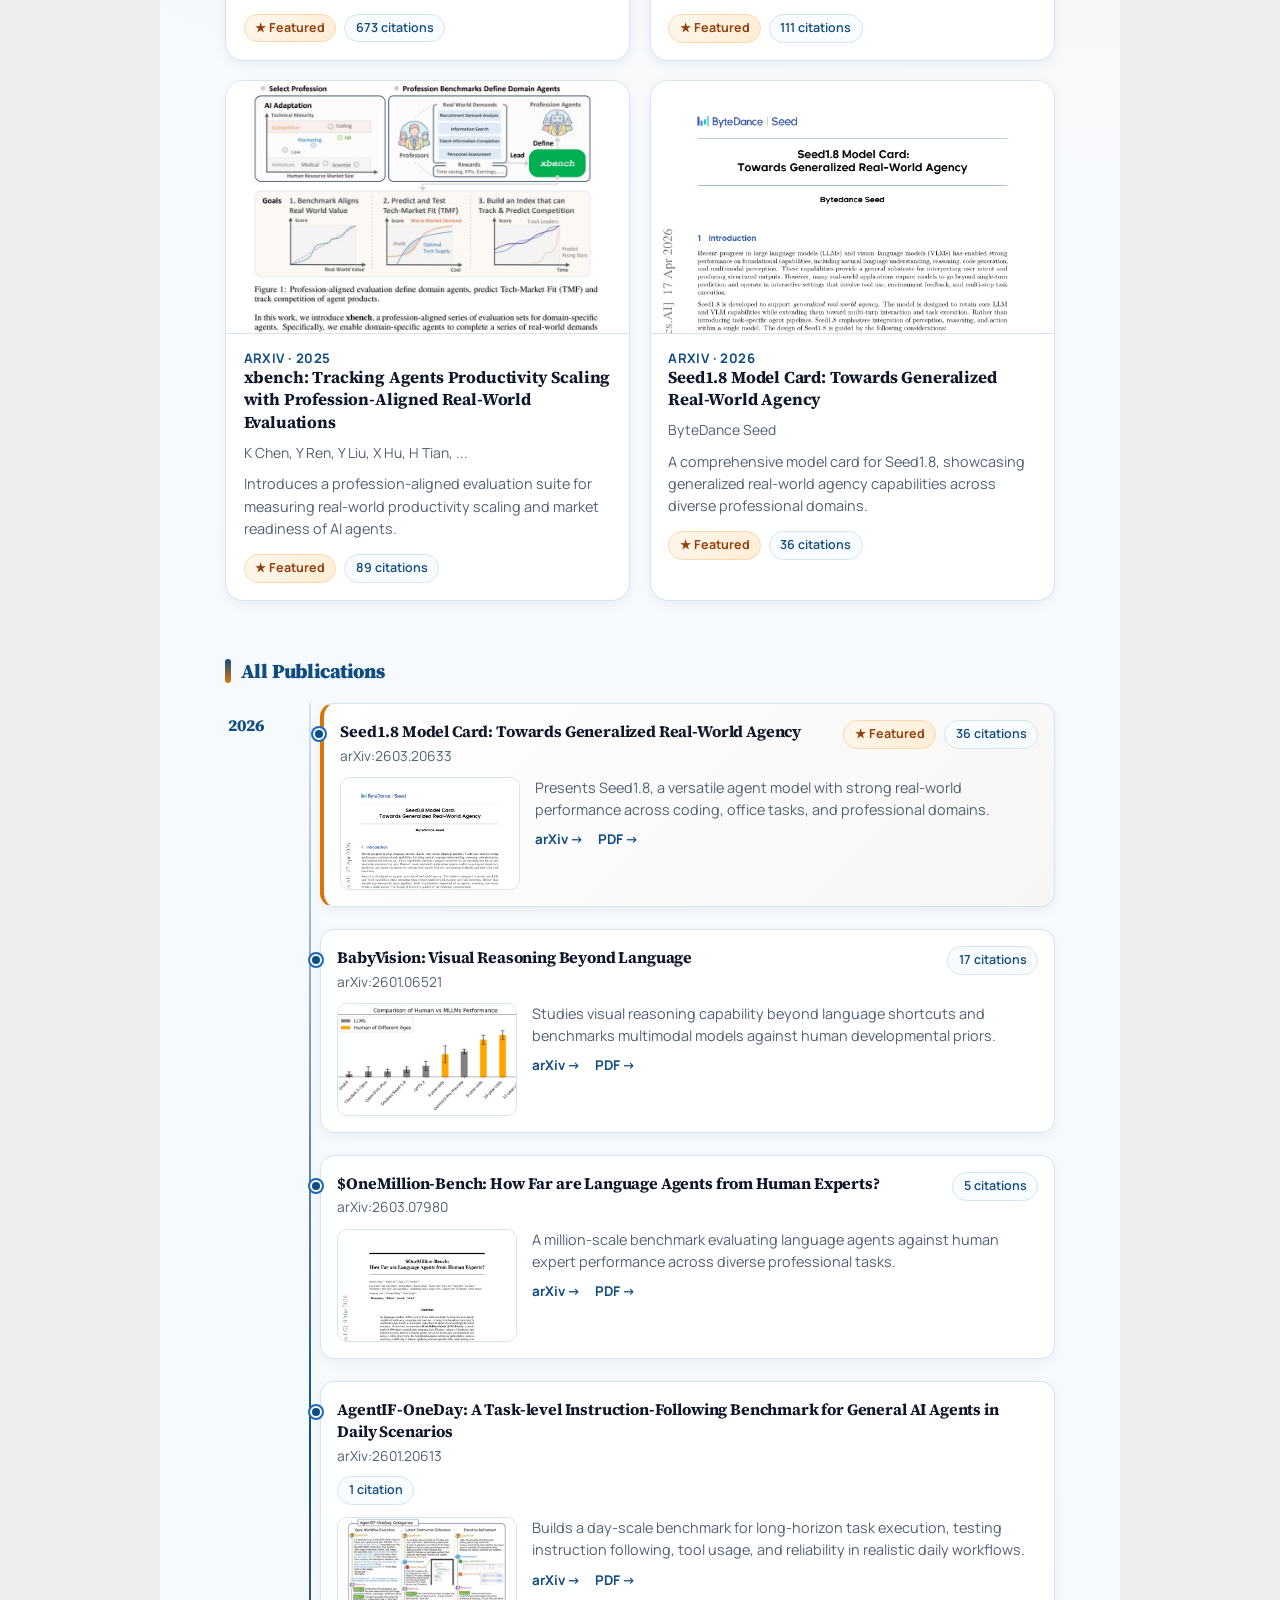
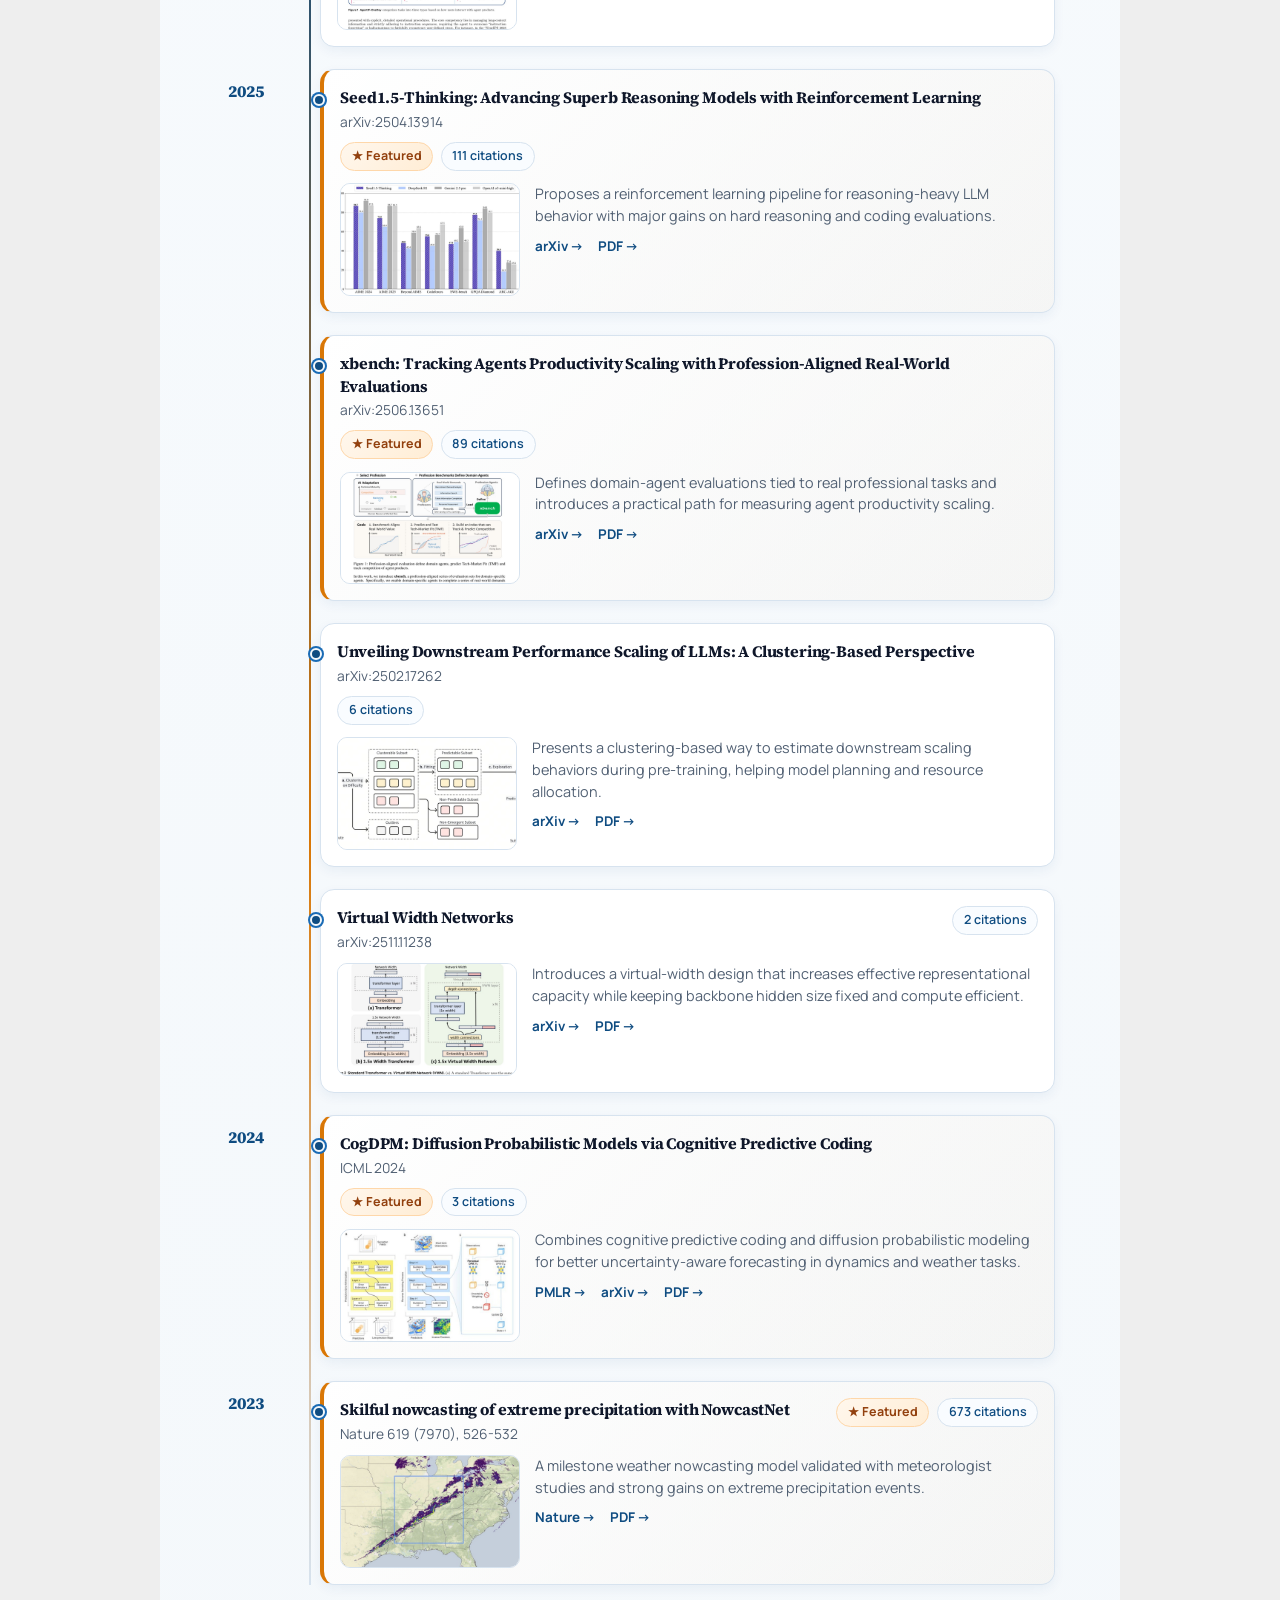
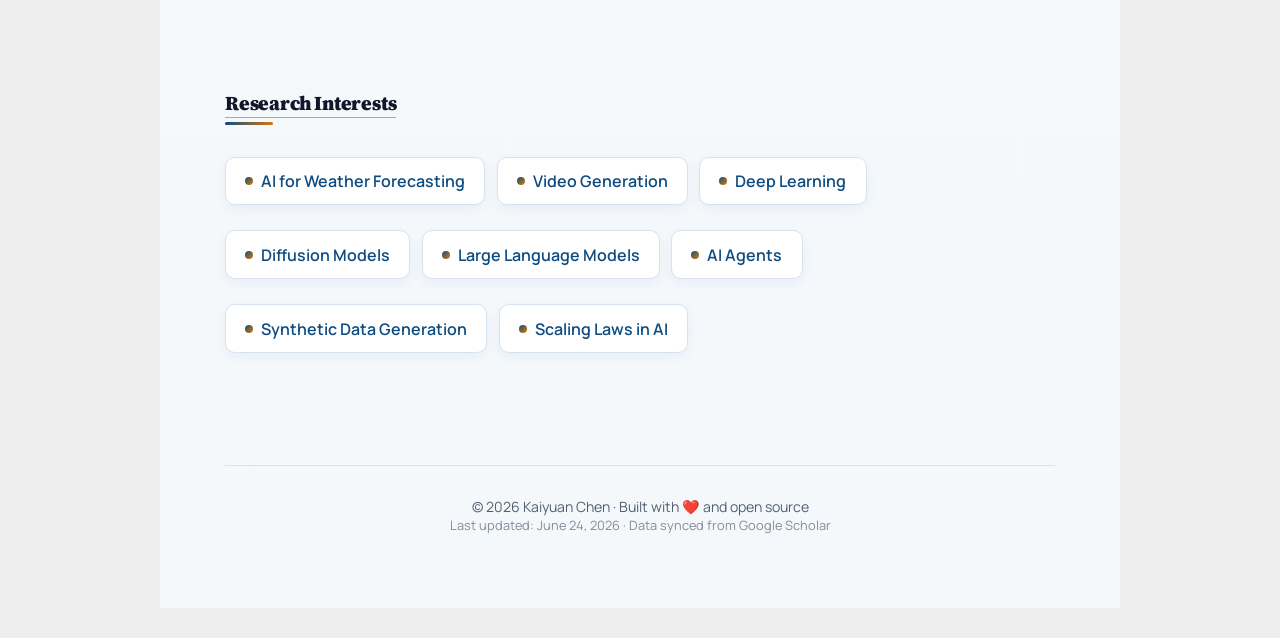
==== commit d185cd15: "Update publications and redesign homepage - Sync 2 new papers from Google Scholar (Seed1.8 Model Car" ====
--- a/index.html
+++ b/index.html
@@ -1,61 +1,273 @@
 <!DOCTYPE html>
-<html>
+<html lang="en">
 
 <head>
-    <title>Kaiyuan Chen</title>
+    <title>Kaiyuan Chen | AI for Weather, Video Generation, Agents, and LLMs</title>
     <meta charset="utf-8">
     <meta http-equiv="X-UA-Compatible" content="IE=edge">
-    <meta name="keywords" content="Kaiyuan Chen, Chen Kaiyuan, ByteDance, AI4Weather">
-    <meta name="description" content="Kaiyuan Chen's home page">
+    <meta name="keywords" content="Kaiyuan Chen, Chen Kaiyuan, ByteDance, AI4Weather, Video Generation, LLM, Agent, Tsinghua University">
+    <meta name="description" content="Kaiyuan Chen's personal academic homepage, featuring research on AI for weather forecasting, video generation, agents, diffusion models, and large language models.">
+    <meta name="author" content="Kaiyuan Chen">
+    <meta name="robots" content="index,follow,max-image-preview:large,max-snippet:-1,max-video-preview:-1">
+    <meta name="googlebot" content="index,follow,max-image-preview:large,max-snippet:-1,max-video-preview:-1">
     <meta name="viewport" content="width=device-width, initial-scale=1">
+    <meta name="theme-color" content="#0f4c81">
+    <link rel="canonical" href="https://chenky9106.github.io/">
+    <link rel="sitemap" type="application/xml" title="Sitemap" href="https://chenky9106.github.io/sitemap.xml">
+    <meta property="og:type" content="profile">
+    <meta property="og:title" content="Kaiyuan Chen | AI for Weather, Video Generation, Agents, and LLMs">
+    <meta property="og:description" content="Personal academic homepage of Kaiyuan Chen with publications, research highlights, and downloadable papers.">
+    <meta property="og:url" content="https://chenky9106.github.io/">
+    <meta property="og:site_name" content="Kaiyuan Chen">
+    <meta property="og:image" content="https://chenky9106.github.io/assets/images/profile.jpg">
+    <meta property="og:image:alt" content="Portrait of Kaiyuan Chen">
+    <meta name="twitter:card" content="summary_large_image">
+    <meta name="twitter:title" content="Kaiyuan Chen | AI for Weather, Video Generation, Agents, and LLMs">
+    <meta name="twitter:description" content="Personal academic homepage of Kaiyuan Chen with publications, research highlights, and downloadable papers.">
+    <meta name="twitter:image" content="https://chenky9106.github.io/assets/images/profile.jpg">
     <link href="vender/bootstrap.min.css" rel="stylesheet">
     <link href="vender/jemdoc.css" rel="stylesheet">
-    <script src="vender/vue.min.js"></script>
-    <link href="assets/site/favicon.ico" rel="icon" type="image/x-icon" />
+    <link href="assets/site/favicon.ico?v=20260624" rel="icon" type="image/x-icon" />
+    <script type="application/ld+json">
+        {
+            "@context": "https://schema.org",
+            "@graph": [
+                {
+                    "@type": "WebSite",
+                    "@id": "https://chenky9106.github.io/#website",
+                    "url": "https://chenky9106.github.io/",
+                    "name": "Kaiyuan Chen"
+                },
+                {
+                    "@type": "Person",
+                    "@id": "https://chenky9106.github.io/#person",
+                    "name": "Kaiyuan Chen",
+                    "alternateName": "陈凯源",
+                    "url": "https://chenky9106.github.io/",
+                    "image": "https://chenky9106.github.io/assets/images/profile.jpg",
+                    "affiliation": [
+                        {
+                            "@type": "Organization",
+                            "name": "ByteDance"
+                        },
+                        {
+                            "@type": "CollegeOrUniversity",
+                            "name": "Tsinghua University"
+                        }
+                    ],
+                    "alumniOf": {
+                        "@type": "CollegeOrUniversity",
+                        "name": "Tsinghua University"
+                    },
+                    "sameAs": [
+                        "https://scholar.google.com/citations?user=1bKT6toAAAAJ&hl=en",
+                        "https://github.com/chenky9106"
+                    ],
+                    "knowsAbout": [
+                        "AI for Weather Forecasting",
+                        "Video Generation",
+                        "Diffusion Models",
+                        "AI Agents",
+                        "Large Language Models",
+                        "Scaling Laws"
+                    ]
+                },
+                {
+                    "@type": "ProfilePage",
+                    "@id": "https://chenky9106.github.io/#webpage",
+                    "url": "https://chenky9106.github.io/",
+                    "name": "Kaiyuan Chen | AI for Weather, Video Generation, Agents, and LLMs",
+                    "description": "Personal academic homepage of Kaiyuan Chen with publications, research highlights, and downloadable papers.",
+                    "isPartOf": {
+                        "@id": "https://chenky9106.github.io/#website"
+                    },
+                    "about": {
+                        "@id": "https://chenky9106.github.io/#person"
+                    },
+                    "primaryImageOfPage": {
+                        "@type": "ImageObject",
+                        "url": "https://chenky9106.github.io/assets/images/profile.jpg"
+                    }
+                }
+            ]
+        }
+    </script>
     <style>
-        @import url('https://fonts.googleapis.com/css2?family=Manrope:wght@400;500;700;800&family=Source+Serif+4:opsz,wght@8..60,500;8..60,700&display=swap');
+        @import url('https://fonts.googleapis.com/css2?family=Manrope:wght@400;500;600;700;800&family=Source+Serif+4:opsz,wght@8..60,500;8..60,600;8..60,700&display=swap');
 
         :root {
             --bg: #f4f8fb;
+            --bg-secondary: #f9fcff;
             --ink: #0f172a;
             --muted: #516073;
             --primary: #0f4c81;
+            --primary-light: #1a6bb5;
             --accent: #d97706;
+            --accent-light: #f59e0b;
             --card: #ffffff;
             --line: #d7e3ef;
+            --shadow-sm: 0 4px 12px rgba(15, 76, 129, 0.06);
+            --shadow-md: 0 12px 26px rgba(15, 76, 129, 0.08);
+            --shadow-lg: 0 20px 40px rgba(15, 76, 129, 0.12);
+            --radius-sm: 10px;
+            --radius-md: 14px;
+            --radius-lg: 18px;
+            --transition: all 0.3s cubic-bezier(0.4, 0, 0.2, 1);
+        }
+
+        [data-theme="dark"] {
+            --bg: #0b1220;
+            --bg-secondary: #0f172a;
+            --ink: #e2e8f0;
+            --muted: #94a3b8;
+            --primary: #3b82f6;
+            --primary-light: #60a5fa;
+            --accent: #f59e0b;
+            --accent-light: #fbbf24;
+            --card: #1e293b;
+            --line: #334155;
+            --shadow-sm: 0 4px 12px rgba(0, 0, 0, 0.3);
+            --shadow-md: 0 12px 26px rgba(0, 0, 0, 0.4);
+            --shadow-lg: 0 20px 40px rgba(0, 0, 0, 0.5);
+        }
+
+        * {
+            scroll-margin-top: 80px;
+        }
+
+        html {
+            scroll-behavior: smooth;
         }
 
         body {
             font-family: 'Manrope', 'Helvetica Neue', sans-serif;
             color: var(--ink);
-            background:
+            background: var(--bg);
+            background-image:
                 radial-gradient(circle at 12% -8%, rgba(15, 76, 129, 0.14), transparent 36%),
                 radial-gradient(circle at 90% 0%, rgba(217, 119, 6, 0.12), transparent 34%),
-                linear-gradient(180deg, #f9fcff 0%, var(--bg) 100%);
-        }
-
-        h1,
-        h2,
-        h3,
-        h4,
-        h5 {
+                linear-gradient(180deg, var(--bg-secondary) 0%, var(--bg) 100%);
+            min-height: 100vh;
+            transition: var(--transition);
+        }
+
+        [data-theme="dark"] body {
+            background-image:
+                radial-gradient(circle at 12% -8%, rgba(59, 130, 246, 0.15), transparent 36%),
+                radial-gradient(circle at 90% 0%, rgba(245, 158, 11, 0.1), transparent 34%),
+                linear-gradient(180deg, var(--bg-secondary) 0%, var(--bg) 100%);
+        }
+
+        h1, h2, h3, h4, h5 {
             font-family: 'Source Serif 4', Georgia, serif;
-            color: #0f2238;
-        }
-
+            color: var(--ink);
+            font-weight: 700;
+            letter-spacing: -0.01em;
+        }
+
+        h2 {
+            position: relative;
+            display: inline-block;
+            margin-bottom: 1.5rem !important;
+        }
+
+        h2::after {
+            content: '';
+            position: absolute;
+            bottom: -8px;
+            left: 0;
+            width: 48px;
+            height: 3px;
+            background: linear-gradient(90deg, var(--primary), var(--accent));
+            border-radius: 2px;
+        }
+
+        /* Navbar */
         .navbar {
-            backdrop-filter: blur(8px);
-            background: rgba(255, 255, 255, 0.84) !important;
-            border-bottom: 1px solid rgba(15, 76, 129, 0.14);
-        }
-
-        .badge-custom {
-            background-color: #e9eef6;
-            color: #29435c;
-            padding: 0.28em 0.52em;
+            backdrop-filter: blur(12px);
+            -webkit-backdrop-filter: blur(12px);
+            background: rgba(255, 255, 255, 0.82) !important;
+            border-bottom: 1px solid rgba(15, 76, 129, 0.12);
+            box-shadow: 0 1px 3px rgba(15, 76, 129, 0.05);
+            transition: var(--transition);
+            padding: 0.6rem 0;
+        }
+
+        [data-theme="dark"] .navbar {
+            background: rgba(15, 23, 42, 0.85) !important;
+            border-bottom: 1px solid rgba(59, 130, 246, 0.15);
+        }
+
+        .navbar.scrolled {
+            box-shadow: 0 4px 20px rgba(15, 76, 129, 0.08);
+        }
+
+        .navbar-nav .nav-link {
+            font-weight: 600;
+            color: var(--muted) !important;
+            padding: 0.5rem 1rem !important;
+            border-radius: 8px;
+            margin: 0 0.15rem;
+            transition: var(--transition);
+            position: relative;
+        }
+
+        .navbar-nav .nav-link:hover {
+            color: var(--primary) !important;
+            background: rgba(15, 76, 129, 0.06);
+        }
+
+        .navbar-nav .nav-link.active {
+            color: var(--primary) !important;
+            background: rgba(15, 76, 129, 0.08);
+        }
+
+        [data-theme="dark"] .navbar-nav .nav-link:hover,
+        [data-theme="dark"] .navbar-nav .nav-link.active {
+            background: rgba(59, 130, 246, 0.12);
+        }
+
+        /* Theme toggle */
+        .theme-toggle {
+            background: none;
+            border: 1px solid var(--line);
             border-radius: 999px;
-            font-size: 0.82em;
-            border: 1px solid #cfdeee;
+            width: 40px;
+            height: 40px;
+            display: flex;
+            align-items: center;
+            justify-content: center;
+            cursor: pointer;
+            color: var(--muted);
+            transition: var(--transition);
+            margin-left: 0.5rem;
+        }
+
+        .theme-toggle:hover {
+            background: rgba(15, 76, 129, 0.06);
+            color: var(--primary);
+            border-color: var(--primary);
+        }
+
+        /* Profile section */
+        .profile-section {
+            padding: 2rem 0 1rem;
+        }
+
+        .profile-img-wrapper {
+            position: relative;
+            display: inline-block;
+        }
+
+        .profile-img-wrapper::before {
+            content: '';
+            position: absolute;
+            inset: -6px;
+            border-radius: 50%;
+            background: linear-gradient(135deg, var(--primary), var(--accent));
+            z-index: -1;
+            opacity: 0.6;
+            filter: blur(8px);
         }
 
         .profile-img {
@@ -64,21 +276,189 @@
             border-radius: 50%;
             object-fit: cover;
             margin-bottom: 20px;
-            border: 4px solid #ffffff;
-            box-shadow: 0 14px 26px rgba(13, 35, 58, 0.12);
-        }
-
+            border: 4px solid var(--card);
+            box-shadow: var(--shadow-lg);
+            transition: var(--transition);
+        }
+
+        .profile-img:hover {
+            transform: scale(1.02);
+        }
+
+        .name-title {
+            font-size: 2.5rem;
+            margin-bottom: 0.5rem;
+            background: linear-gradient(135deg, var(--primary), var(--primary-light));
+            -webkit-background-clip: text;
+            -webkit-text-fill-color: transparent;
+            background-clip: text;
+        }
+
+        [data-theme="dark"] .name-title {
+            background: linear-gradient(135deg, var(--primary-light), #93c5fd);
+            -webkit-background-clip: text;
+            -webkit-text-fill-color: transparent;
+            background-clip: text;
+        }
+
+        .affiliation {
+            display: flex;
+            align-items: center;
+            gap: 0.5rem;
+            font-size: 1.05rem;
+            color: var(--muted);
+            margin-bottom: 1rem;
+        }
+
+        .affiliation svg {
+            color: var(--primary);
+        }
+
+        .badge-custom {
+            background-color: var(--card);
+            color: var(--primary);
+            padding: 0.35em 0.7em;
+            border-radius: 999px;
+            font-size: 0.82em;
+            border: 1px solid var(--line);
+            font-weight: 600;
+            transition: var(--transition);
+            display: inline-block;
+            margin-bottom: 0.35rem;
+        }
+
+        .badge-custom:hover {
+            background: var(--primary);
+            color: white;
+            border-color: var(--primary);
+            transform: translateY(-1px);
+        }
+
+        .contact-info p {
+            display: flex;
+            align-items: center;
+            gap: 0.5rem;
+        }
+
+        .contact-info a {
+            color: var(--primary);
+            text-decoration: none;
+            font-weight: 500;
+            transition: var(--transition);
+            position: relative;
+        }
+
+        .contact-info a:hover {
+            color: var(--primary-light);
+        }
+
+        .contact-info a::after {
+            content: '';
+            position: absolute;
+            bottom: -2px;
+            left: 0;
+            width: 0;
+            height: 1.5px;
+            background: var(--primary);
+            transition: width 0.3s ease;
+        }
+
+        .contact-info a:hover::after {
+            width: 100%;
+        }
+
+        .contact-info svg {
+            color: var(--primary);
+            flex-shrink: 0;
+        }
+
+        /* Stats cards */
+        .stats-grid {
+            display: grid;
+            grid-template-columns: repeat(3, 1fr);
+            gap: 1rem;
+            margin-top: 1.5rem;
+        }
+
+        .stat-card {
+            background: var(--card);
+            border: 1px solid var(--line);
+            border-radius: var(--radius-md);
+            padding: 1rem 1.2rem;
+            text-align: center;
+            box-shadow: var(--shadow-sm);
+            transition: var(--transition);
+        }
+
+        .stat-card:hover {
+            transform: translateY(-3px);
+            box-shadow: var(--shadow-md);
+            border-color: var(--primary-light);
+        }
+
+        .stat-value {
+            font-size: 1.8rem;
+            font-weight: 800;
+            background: linear-gradient(135deg, var(--primary), var(--accent));
+            -webkit-background-clip: text;
+            -webkit-text-fill-color: transparent;
+            background-clip: text;
+            line-height: 1.2;
+            margin-bottom: 0.2rem;
+        }
+
+        .stat-label {
+            font-size: 0.8rem;
+            color: var(--muted);
+            font-weight: 600;
+            text-transform: uppercase;
+            letter-spacing: 0.05em;
+        }
+
+        /* Education */
         .education-item {
-            margin-bottom: 15px;
-            padding: 10px 0;
-            border-bottom: 1px dashed #d5e0eb;
+            margin-bottom: 1rem;
+            padding: 1.1rem 1.2rem;
+            background: var(--card);
+            border: 1px solid var(--line);
+            border-radius: var(--radius-md);
+            transition: var(--transition);
+            box-shadow: var(--shadow-sm);
+            position: relative;
+            overflow: hidden;
+        }
+
+        .education-item::before {
+            content: '';
+            position: absolute;
+            left: 0;
+            top: 0;
+            bottom: 0;
+            width: 4px;
+            background: linear-gradient(180deg, var(--primary), var(--accent));
+        }
+
+        .education-item:hover {
+            transform: translateX(4px);
+            box-shadow: var(--shadow-md);
+        }
+
+        .education-item h5 {
+            color: var(--primary);
+            margin-bottom: 0.3rem;
+        }
+
+        .education-item p {
+            margin-bottom: 0.2rem;
         }
 
         .education-date {
-            color: #5e6d80;
-            font-size: 0.9em;
-        }
-
+            color: var(--muted);
+            font-size: 0.88em;
+            font-weight: 500;
+        }
+
+        /* Publications */
         .pub-headline {
             display: flex;
             justify-content: space-between;
@@ -94,10 +474,22 @@
         }
 
         .pub-subtitle {
-            margin-top: 1.35rem;
-            margin-bottom: 0.9rem;
-            color: #163a5f;
-            font-size: 1.22rem;
+            margin-top: 1.5rem;
+            margin-bottom: 1rem;
+            color: var(--primary);
+            font-size: 1.25rem;
+            font-weight: 700;
+            display: flex;
+            align-items: center;
+            gap: 0.6rem;
+        }
+
+        .pub-subtitle::before {
+            content: '';
+            width: 6px;
+            height: 24px;
+            background: linear-gradient(180deg, var(--primary), var(--accent));
+            border-radius: 3px;
         }
 
         .pub-highlight-grid {
@@ -109,92 +501,125 @@
         .pub-card {
             background: var(--card);
             border: 1px solid var(--line);
-            border-radius: 16px;
+            border-radius: var(--radius-lg);
             overflow: hidden;
-            box-shadow: 0 12px 26px rgba(15, 76, 129, 0.08);
-            animation: riseIn 0.7s ease both;
+            box-shadow: var(--shadow-sm);
+            transition: var(--transition);
+            opacity: 0;
+            transform: translateY(20px);
+        }
+
+        .pub-card.visible {
+            opacity: 1;
+            transform: translateY(0);
         }
 
         .pub-card:hover {
-            transform: translateY(-3px);
-            box-shadow: 0 16px 30px rgba(15, 76, 129, 0.14);
-            transition: all 0.25s ease;
+            transform: translateY(-5px);
+            box-shadow: var(--shadow-lg);
+            border-color: var(--primary-light);
         }
 
         .pub-cover {
             width: 100%;
             aspect-ratio: 16 / 10;
             object-fit: cover;
-            border-bottom: 1px solid #e4edf5;
-            background: #f2f6fb;
+            border-bottom: 1px solid var(--line);
+            background: var(--bg-secondary);
+            transition: transform 0.5s ease;
+        }
+
+        .pub-card:hover .pub-cover {
+            transform: scale(1.03);
+        }
+
+        .pub-cover-wrapper {
+            overflow: hidden;
+            position: relative;
         }
 
         .pub-card-body {
-            padding: 0.95rem 1rem 1rem;
+            padding: 1rem 1.1rem 1.1rem;
         }
 
         .pub-kicker {
-            color: #3b5f7f;
-            font-size: 0.85rem;
+            color: var(--primary);
+            font-size: 0.82rem;
             font-weight: 700;
-            letter-spacing: 0.02em;
-            margin-bottom: 0.4rem;
+            letter-spacing: 0.03em;
+            margin-bottom: 0.45rem;
+            text-transform: uppercase;
         }
 
         .pub-title {
-            font-size: 1.03rem;
-            margin-bottom: 0.48rem;
-            line-height: 1.3;
+            font-size: 1.05rem;
+            margin-bottom: 0.5rem;
+            line-height: 1.35;
+            font-weight: 700;
         }
 
         .pub-title a {
-            color: #102a43;
+            color: var(--ink);
             text-decoration: none;
+            transition: var(--transition);
         }
 
         .pub-title a:hover {
-            color: #0f4c81;
-            text-decoration: underline;
+            color: var(--primary);
         }
 
         .pub-authors {
-            color: #506277;
-            font-size: 0.89rem;
-            margin-bottom: 0.65rem;
+            color: var(--muted);
+            font-size: 0.87rem;
+            margin-bottom: 0.7rem;
+            line-height: 1.4;
         }
 
         .pub-desc {
-            color: #2f4359;
-            font-size: 0.92rem;
-            line-height: 1.5;
-            margin-bottom: 0.75rem;
+            color: var(--muted);
+            font-size: 0.9rem;
+            line-height: 1.55;
+            margin-bottom: 0.85rem;
         }
 
         .meta-row {
             display: flex;
             flex-wrap: wrap;
-            gap: 0.45rem;
+            gap: 0.5rem;
         }
 
         .meta-pill {
             font-size: 0.78rem;
             border-radius: 999px;
-            padding: 0.2rem 0.55rem;
-            border: 1px solid #d8e4ef;
-            background: #f4f9ff;
-            color: #20476a;
+            padding: 0.25rem 0.65rem;
+            border: 1px solid var(--line);
+            background: var(--bg-secondary);
+            color: var(--primary);
             font-weight: 600;
+            transition: var(--transition);
+        }
+
+        .meta-pill:hover {
+            border-color: var(--primary);
         }
 
         .meta-highlight {
-            background: #fff4e8;
-            border-color: #f5cf9f;
-            color: #8a4a03;
-        }
-
+            background: linear-gradient(135deg, #fff7ed, #ffedd5);
+            border-color: #fed7aa;
+            color: #92400e;
+            font-weight: 700;
+        }
+
+        [data-theme="dark"] .meta-highlight {
+            background: linear-gradient(135deg, rgba(245, 158, 11, 0.15), rgba(217, 119, 6, 0.1));
+            border-color: rgba(245, 158, 11, 0.3);
+            color: #fbbf24;
+        }
+
+        /* Timeline */
         .timeline-wrap {
             position: relative;
-            margin-top: 0.8rem;
+            margin-top: 1rem;
             padding-left: 0.2rem;
         }
 
@@ -205,7 +630,7 @@
             top: 0;
             bottom: 0;
             width: 2px;
-            background: linear-gradient(180deg, #d2e3f2 0%, #9ec0df 60%, #d2e3f2 100%);
+            background: linear-gradient(180deg, var(--line) 0%, var(--primary) 30%, var(--accent) 70%, var(--line) 100%);
         }
 
         .timeline-row {
@@ -213,26 +638,40 @@
             display: grid;
             grid-template-columns: 68px 1fr;
             gap: 1rem;
-            margin-bottom: 1.3rem;
-            animation: riseIn 0.7s ease both;
+            margin-bottom: 1.4rem;
+            opacity: 0;
+            transform: translateX(-15px);
+            transition: opacity 0.6s ease, transform 0.6s ease;
+        }
+
+        .timeline-row.visible {
+            opacity: 1;
+            transform: translateX(0);
         }
 
         .timeline-year {
-            color: #24496d;
+            color: var(--primary);
             font-weight: 800;
-            font-size: 1rem;
+            font-size: 1.05rem;
             align-self: start;
             padding-top: 0.6rem;
+            font-family: 'Source Serif 4', Georgia, serif;
         }
 
         .timeline-item {
             position: relative;
-            background: #ffffff;
-            border: 1px solid #d7e3ef;
-            border-radius: 14px;
-            padding: 0.85rem;
+            background: var(--card);
+            border: 1px solid var(--line);
+            border-radius: var(--radius-md);
+            padding: 1rem;
             margin-left: 0.5rem;
-            box-shadow: 0 8px 20px rgba(16, 42, 67, 0.07);
+            box-shadow: var(--shadow-sm);
+            transition: var(--transition);
+        }
+
+        .timeline-item:hover {
+            box-shadow: var(--shadow-md);
+            transform: translateX(3px);
         }
 
         .timeline-item::before {
@@ -240,16 +679,28 @@
             position: absolute;
             left: -11px;
             top: 24px;
-            width: 10px;
-            height: 10px;
+            width: 12px;
+            height: 12px;
             border-radius: 999px;
-            background: #6b9bc9;
-            border: 2px solid #f9fcff;
-            box-shadow: 0 0 0 2px #9ec0df;
+            background: var(--primary);
+            border: 2px solid var(--bg);
+            box-shadow: 0 0 0 2px var(--primary-light);
+            transition: var(--transition);
+        }
+
+        .timeline-item:hover::before {
+            background: var(--accent);
+            box-shadow: 0 0 0 3px var(--accent-light);
+            transform: scale(1.2);
         }
 
         .timeline-item.highlight {
             border-left: 4px solid var(--accent);
+            background: linear-gradient(135deg, var(--card), rgba(217, 119, 6, 0.03));
+        }
+
+        [data-theme="dark"] .timeline-item.highlight {
+            background: linear-gradient(135deg, var(--card), rgba(245, 158, 11, 0.06));
         }
 
         .timeline-head {
@@ -262,30 +713,31 @@
 
         .timeline-title {
             font-size: 1rem;
-            margin-bottom: 0.2rem;
-            line-height: 1.35;
+            margin-bottom: 0.25rem;
+            line-height: 1.4;
+            font-weight: 700;
         }
 
         .timeline-title a {
-            color: #102a43;
+            color: var(--ink);
             text-decoration: none;
+            transition: var(--transition);
         }
 
         .timeline-title a:hover {
-            color: #0f4c81;
-            text-decoration: underline;
+            color: var(--primary);
         }
 
         .timeline-venue {
-            color: #536780;
+            color: var(--muted);
             font-size: 0.86rem;
         }
 
         .timeline-main {
-            margin-top: 0.7rem;
+            margin-top: 0.8rem;
             display: grid;
             grid-template-columns: 180px 1fr;
-            gap: 0.8rem;
+            gap: 0.9rem;
             align-items: start;
         }
 
@@ -293,48 +745,181 @@
             width: 100%;
             aspect-ratio: 16 / 10;
             object-fit: cover;
-            border-radius: 10px;
-            border: 1px solid #dce8f3;
-            background: #f5f8fc;
+            border-radius: var(--radius-sm);
+            border: 1px solid var(--line);
+            background: var(--bg-secondary);
+            transition: var(--transition);
+        }
+
+        .timeline-item:hover .timeline-main img {
+            transform: scale(1.02);
         }
 
         .timeline-desc {
-            margin-bottom: 0.45rem;
-            color: #2e435c;
+            margin-bottom: 0.5rem;
+            color: var(--muted);
             font-size: 0.9rem;
-            line-height: 1.45;
+            line-height: 1.5;
         }
 
         .timeline-links a {
             display: inline-block;
-            margin-right: 0.65rem;
-            color: #0f4c81;
+            margin-right: 0.7rem;
+            color: var(--primary);
             font-size: 0.84rem;
             font-weight: 700;
             text-decoration: none;
+            position: relative;
+            transition: var(--transition);
         }
 
         .timeline-links a:hover {
-            color: #0a365b;
+            color: var(--primary-light);
+        }
+
+        .timeline-links a::after {
+            content: '→';
+            margin-left: 2px;
+            transition: transform 0.2s ease;
+            display: inline-block;
+        }
+
+        .timeline-links a:hover::after {
+            transform: translateX(3px);
+        }
+
+        /* Research Interests */
+        .research-tags {
+            display: flex;
+            flex-wrap: wrap;
+            gap: 0.7rem;
+            list-style: none;
+            padding: 0;
+            margin: 0;
+        }
+
+        .research-tags li {
+            background: var(--card);
+            border: 1px solid var(--line);
+            border-radius: var(--radius-sm);
+            padding: 0.7rem 1.2rem;
+            font-weight: 600;
+            color: var(--primary);
+            transition: var(--transition);
+            cursor: default;
+            box-shadow: var(--shadow-sm);
+            display: flex;
+            align-items: center;
+            gap: 0.5rem;
+        }
+
+        .research-tags li::before {
+            content: '';
+            width: 8px;
+            height: 8px;
+            border-radius: 50%;
+            background: linear-gradient(135deg, var(--primary), var(--accent));
+        }
+
+        .research-tags li:hover {
+            transform: translateY(-2px);
+            box-shadow: var(--shadow-md);
+            border-color: var(--primary-light);
+        }
+
+        /* Footer */
+        .site-footer {
+            margin-top: 3rem;
+            padding: 2rem 0;
+            border-top: 1px solid var(--line);
+            text-align: center;
+            color: var(--muted);
+            font-size: 0.88rem;
+        }
+
+        .site-footer a {
+            color: var(--primary);
+            text-decoration: none;
+            font-weight: 600;
+        }
+
+        .site-footer a:hover {
             text-decoration: underline;
         }
 
-        @keyframes riseIn {
+        /* Back to top button */
+        .back-to-top {
+            position: fixed;
+            bottom: 2rem;
+            right: 2rem;
+            width: 48px;
+            height: 48px;
+            border-radius: 50%;
+            background: linear-gradient(135deg, var(--primary), var(--primary-light));
+            color: white;
+            border: none;
+            cursor: pointer;
+            display: flex;
+            align-items: center;
+            justify-content: center;
+            box-shadow: var(--shadow-md);
+            transition: var(--transition);
+            opacity: 0;
+            visibility: hidden;
+            transform: translateY(10px);
+            z-index: 1030;
+        }
+
+        .back-to-top.visible {
+            opacity: 1;
+            visibility: visible;
+            transform: translateY(0);
+        }
+
+        .back-to-top:hover {
+            transform: translateY(-3px);
+            box-shadow: var(--shadow-lg);
+        }
+
+        .back-to-top svg {
+            width: 20px;
+            height: 20px;
+        }
+
+        /* Section spacing */
+        section {
+            padding: 1rem 0;
+        }
+
+        /* Animations */
+        @keyframes fadeInUp {
             from {
                 opacity: 0;
-                transform: translateY(16px);
-            }
-
+                transform: translateY(20px);
+            }
             to {
                 opacity: 1;
                 transform: translateY(0);
             }
         }
 
+        .animate-in {
+            animation: fadeInUp 0.7s ease forwards;
+        }
+
+        /* Responsive */
         @media (max-width: 991px) {
             .pub-highlight-grid {
                 grid-template-columns: 1fr;
             }
+
+            .stats-grid {
+                grid-template-columns: repeat(3, 1fr);
+            }
+
+            .name-title {
+                font-size: 2rem;
+            }
         }
 
         @media (max-width: 767px) {
@@ -345,18 +930,18 @@
             .timeline-row {
                 grid-template-columns: 1fr;
                 gap: 0.4rem;
-                margin-bottom: 1rem;
+                margin-bottom: 1.1rem;
             }
 
             .timeline-year {
                 padding-left: 0.7rem;
                 padding-top: 0;
-                font-size: 0.95rem;
+                font-size: 1rem;
             }
 
             .timeline-item {
                 margin-left: 0;
-                padding: 0.75rem;
+                padding: 0.9rem;
             }
 
             .timeline-item::before {
@@ -367,6 +952,45 @@
             .timeline-main {
                 grid-template-columns: 1fr;
             }
+
+            .stats-grid {
+                grid-template-columns: repeat(3, 1fr);
+                gap: 0.6rem;
+            }
+
+            .stat-card {
+                padding: 0.8rem 0.5rem;
+            }
+
+            .stat-value {
+                font-size: 1.4rem;
+            }
+
+            .stat-label {
+                font-size: 0.7rem;
+            }
+
+            .name-title {
+                font-size: 1.75rem;
+            }
+
+            .profile-img {
+                width: 160px;
+                height: 160px;
+            }
+
+            .back-to-top {
+                bottom: 1.2rem;
+                right: 1.2rem;
+                width: 42px;
+                height: 42px;
+            }
+        }
+
+        @media (max-width: 480px) {
+            .stats-grid {
+                grid-template-columns: 1fr;
+            }
         }
     </style>
 </head>
@@ -374,381 +998,606 @@
 <body>
     <div class="container" id="app">
         <nav class="navbar fixed-top navbar-expand-sm navbar-light bg-light">
-            <button class="navbar-toggler" type="button" data-toggle="collapse" data-target="#navbarNavAltMarkup"
-                aria-controls="navbarNavAltMarkup" aria-expanded="false" aria-label="Toggle navigation">
-                <span class="navbar-toggler-icon"></span>
-            </button>
-            <div class="collapse navbar-collapse" id="navbarNavAltMarkup">
-                <div class="navbar-nav mr-auto">
-                    <a class="nav-item nav-link" href="#about">About</a>
-                    <a class="nav-item nav-link" href="#education">Education</a>
-                    <a class="nav-item nav-link" href="#publications">Publications</a>
-                    <a class="nav-item nav-link" href="#research">Research</a>
+            <div class="container">
+                <button class="navbar-toggler" type="button" data-toggle="collapse" data-target="#navbarNavAltMarkup"
+                    aria-controls="navbarNavAltMarkup" aria-expanded="false" aria-label="Toggle navigation">
+                    <span class="navbar-toggler-icon"></span>
+                </button>
+                <div class="collapse navbar-collapse" id="navbarNavAltMarkup">
+                    <div class="navbar-nav mr-auto">
+                        <a class="nav-item nav-link active" href="#about">About</a>
+                        <a class="nav-item nav-link" href="#education">Education</a>
+                        <a class="nav-item nav-link" href="#publications">Publications</a>
+                        <a class="nav-item nav-link" href="#research">Research</a>
+                    </div>
+                    <button class="theme-toggle" id="themeToggle" aria-label="Toggle dark mode" title="Toggle dark mode">
+                        <svg xmlns="http://www.w3.org/2000/svg" width="18" height="18" viewBox="0 0 24 24" fill="none" stroke="currentColor" stroke-width="2" stroke-linecap="round" stroke-linejoin="round" id="sunIcon">
+                            <circle cx="12" cy="12" r="5"></circle>
+                            <line x1="12" y1="1" x2="12" y2="3"></line>
+                            <line x1="12" y1="21" x2="12" y2="23"></line>
+                            <line x1="4.22" y1="4.22" x2="5.64" y2="5.64"></line>
+                            <line x1="18.36" y1="18.36" x2="19.78" y2="19.78"></line>
+                            <line x1="1" y1="12" x2="3" y2="12"></line>
+                            <line x1="21" y1="12" x2="23" y2="12"></line>
+                            <line x1="4.22" y1="19.78" x2="5.64" y2="18.36"></line>
+                            <line x1="18.36" y1="5.64" x2="19.78" y2="4.22"></line>
+                        </svg>
+                        <svg xmlns="http://www.w3.org/2000/svg" width="18" height="18" viewBox="0 0 24 24" fill="none" stroke="currentColor" stroke-width="2" stroke-linecap="round" stroke-linejoin="round" id="moonIcon" style="display:none">
+                            <path d="M21 12.79A9 9 0 1 1 11.21 3 7 7 0 0 0 21 12.79z"></path>
+                        </svg>
+                    </button>
                 </div>
             </div>
         </nav>
 
-        <div class="row mt-5 pt-4" id="about">
-            <div class="col-md-4 text-center">
-                <img src="assets/images/profile.jpg" alt="Kaiyuan Chen" class="profile-img">
-            </div>
-            <div class="col-md-8">
-                <h1 class="mb-3"><b>Kaiyuan Chen</b></h1>
-                
-                <p class="mb-2">
-                    <svg xmlns="http://www.w3.org/2000/svg" width="20" height="20" fill="currentColor" class="bi bi-building mr-2" viewBox="0 0 16 16">
-                        <path d="M4 2.5a.5.5 0 0 1 .5-.5h1a.5.5 0 0 1 .5.5v1a.5.5 0 0 1-.5.5h-1a.5.5 0 0 1-.5-.5v-1Zm3 0a.5.5 0 0 1 .5-.5h1a.5.5 0 0 1 .5.5v1a.5.5 0 0 1-.5.5h-1a.5.5 0 0 1-.5-.5v-1Zm3.5-.5a.5.5 0 0 0-.5.5v1a.5.5 0 0 0 .5.5h1a.5.5 0 0 0 .5-.5v-1a.5.5 0 0 0-.5-.5h-1ZM4 5.5a.5.5 0 0 1 .5-.5h1a.5.5 0 0 1 .5.5v1a.5.5 0 0 1-.5.5h-1a.5.5 0 0 1-.5-.5v-1ZM7.5 5a.5.5 0 0 0-.5.5v1a.5.5 0 0 0 .5.5h1a.5.5 0 0 0 .5-.5v-1a.5.5 0 0 0-.5-.5h-1Zm2.5.5a.5.5 0 0 1 .5-.5h1a.5.5 0 0 1 .5.5v1a.5.5 0 0 1-.5.5h-1a.5.5 0 0 1-.5-.5v-1ZM4.5 8a.5.5 0 0 0-.5.5v1a.5.5 0 0 0 .5.5h1a.5.5 0 0 0 .5-.5v-1a.5.5 0 0 0-.5-.5h-1Zm2.5.5a.5.5 0 0 1 .5-.5h1a.5.5 0 0 1 .5.5v1a.5.5 0 0 1-.5.5h-1a.5.5 0 0 1-.5-.5v-1Zm3.5-.5a.5.5 0 0 0-.5.5v1a.5.5 0 0 0 .5.5h1a.5.5 0 0 0 .5-.5v-1a.5.5 0 0 0-.5-.5h-1Z"/>
-                        <path d="M2 1a1 1 0 0 1 1-1h10a1 1 0 0 1 1 1v14a1 1 0 0 1-1 1H3a1 1 0 0 1-1-1V1Zm11 0H3v14h3v-2.5a.5.5 0 0 1 .5-.5h3a.5.5 0 0 1 .5.5V15h3V1Z"/>
-                    </svg>
-                    ByteDance
-                </p>
-                
-                <p class="mb-3">
-                    <span class="badge badge-custom">AI4Weather</span>
-                    <span class="badge badge-custom">Video Generation</span>
-                    <span class="badge badge-custom">Deep Learning</span>
-                    <span class="badge badge-custom">LLM</span>
-                    <span class="badge badge-custom">Scaling Laws</span>
-                </p>
-
-                <div class="contact-info mb-4">
-                    <p class="mb-2">
-                        <svg xmlns="http://www.w3.org/2000/svg" width="20" height="20" fill="currentColor" class="bi bi-google mr-2" viewBox="0 0 16 16">
-                            <path d="M15.545 6.558a9.42 9.42 0 0 1 .139 1.626c0 2.434-.87 4.492-2.384 5.885h.002C11.978 15.292 10.158 16 8 16A8 8 0 1 1 8 0a7.689 7.689 0 0 1 5.352 2.082l-2.284 2.284A4.347 4.347 0 0 0 8 3.166c-2.087 0-3.86 1.408-4.492 3.304a4.792 4.792 0 0 0 0 3.063h.003c.635 1.893 2.405 3.301 4.492 3.301 1.078 0 2.004-.276 2.722-.764h-.003a3.702 3.702 0 0 0 1.599-2.431H8v-3.08h7.545z"/>
+        <section class="profile-section" id="about">
+            <div class="row mt-5 pt-4">
+                <div class="col-md-4 text-center">
+                    <div class="profile-img-wrapper">
+                        <img src="assets/images/profile.jpg" alt="Portrait of Kaiyuan Chen" class="profile-img">
+                    </div>
+                </div>
+                <div class="col-md-8">
+                    <h1 class="name-title mb-2"><b>Kaiyuan Chen</b></h1>
+                    
+                    <p class="affiliation mb-3">
+                        <svg xmlns="http://www.w3.org/2000/svg" width="20" height="20" fill="currentColor" class="bi bi-building" viewBox="0 0 16 16">
+                            <path d="M4 2.5a.5.5 0 0 1 .5-.5h1a.5.5 0 0 1 .5.5v1a.5.5 0 0 1-.5.5h-1a.5.5 0 0 1-.5-.5v-1Zm3 0a.5.5 0 0 1 .5-.5h1a.5.5 0 0 1 .5.5v1a.5.5 0 0 1-.5.5h-1a.5.5 0 0 1-.5-.5v-1Zm3.5-.5a.5.5 0 0 0-.5.5v1a.5.5 0 0 0 .5.5h1a.5.5 0 0 0 .5-.5v-1a.5.5 0 0 0-.5-.5h-1ZM4 5.5a.5.5 0 0 1 .5-.5h1a.5.5 0 0 1 .5.5v1a.5.5 0 0 1-.5.5h-1a.5.5 0 0 1-.5-.5v-1ZM7.5 5a.5.5 0 0 0-.5.5v1a.5.5 0 0 0 .5.5h1a.5.5 0 0 0 .5-.5v-1a.5.5 0 0 0-.5-.5h-1Zm2.5.5a.5.5 0 0 1 .5-.5h1a.5.5 0 0 1 .5.5v1a.5.5 0 0 1-.5.5h-1a.5.5 0 0 1-.5-.5v-1ZM4.5 8a.5.5 0 0 0-.5.5v1a.5.5 0 0 0 .5.5h1a.5.5 0 0 0 .5-.5v-1a.5.5 0 0 0-.5-.5h-1Zm2.5.5a.5.5 0 0 1 .5-.5h1a.5.5 0 0 1 .5.5v1a.5.5 0 0 1-.5.5h-1a.5.5 0 0 1-.5-.5v-1Zm3.5-.5a.5.5 0 0 0-.5.5v1a.5.5 0 0 0 .5.5h1a.5.5 0 0 0 .5-.5v-1a.5.5 0 0 0-.5-.5h-1Z"/>
+                            <path d="M2 1a1 1 0 0 1 1-1h10a1 1 0 0 1 1 1v14a1 1 0 0 1-1 1H3a1 1 0 0 1-1-1V1Zm11 0H3v14h3v-2.5a.5.5 0 0 1 .5-.5h3a.5.5 0 0 1 .5.5V15h3V1Z"/>
                         </svg>
-                        <a href="https://scholar.google.com/citations?user=1bKT6toAAAAJ&amp;hl=en" target="_blank">Google Scholar</a>
+                        Research Scientist at ByteDance
                     </p>
-                    <p class="mb-2">
-                        <svg xmlns="http://www.w3.org/2000/svg" width="20" height="20" fill="currentColor" class="bi bi-envelope mr-2" viewBox="0 0 16 16">
-                            <path d="M0 4a2 2 0 0 1 2-2h12a2 2 0 0 1 2 2v8a2 2 0 0 1-2 2H2a2 2 0 0 1-2-2V4Zm2-.5a.5.5 0 0 0-.5.5v.217l6.5 3.9 6.5-3.9V4a.5.5 0 0 0-.5-.5H2Zm12.5 1.775-4.708 2.825L14.5 11.11V5.275Zm-.034 6.814-5.636-3.38L8 9.583l-.83-.874-5.636 3.38A.5.5 0 0 0 2 12.5h12a.5.5 0 0 0 .466-.411ZM1.5 11.11l4.708-3.01L1.5 5.275v5.836Z"/>
-                        </svg>
-                        <a href="mailto:chenky2022@gmail.com">chenky2022@gmail.com</a>
+                    
+                    <p class="mb-3">
+                        <span class="badge badge-custom">AI4Weather</span>
+                        <span class="badge badge-custom">Video Generation</span>
+                        <span class="badge badge-custom">Deep Learning</span>
+                        <span class="badge badge-custom">LLM</span>
+                        <span class="badge badge-custom">AI Agents</span>
+                        <span class="badge badge-custom">Scaling Laws</span>
                     </p>
-                    <p class="mb-2">
-                        <svg xmlns="http://www.w3.org/2000/svg" width="20" height="20" fill="currentColor" class="bi bi-github mr-2" viewBox="0 0 16 16">
-                            <path d="M8 0C3.58 0 0 3.58 0 8c0 3.54 2.29 6.53 5.47 7.59.4.07.55-.17.55-.38 0-.19-.01-.82-.01-1.49-2.01.37-2.53-.49-2.69-.94-.09-.23-.48-.94-.82-1.13-.28-.15-.68-.52-.01-.53.63-.01 1.08.58 1.23.82.72 1.21 1.87.87 2.33.66.07-.52.28-.87.51-1.07-1.78-.2-3.64-.89-3.64-3.95 0-.87.31-1.59.82-2.15-.08-.2-.36-1.02.08-2.12 0 0 .67-.21 2.2.82.64-.18 1.32-.27 2-.27.68 0 1.36.09 2 .27 1.53-1.04 2.2-.82 2.2-.82.44 1.1.16 1.92.08 2.12.51.56.82 1.27.82 2.15 0 3.07-1.87 3.75-3.65 3.95.29.25.54.73.54 1.48 0 1.07-.01 1.93-.01 2.2 0 .21.15.46.55.38A8.012 8.012 0 0 0 16 8c0-4.42-3.58-8-8-8z"/>
-                        </svg>
-                        <a href="https://github.com/chenky9106" target="_blank">chenky9106</a>
-                    </p>
+
+                    <div class="contact-info mb-3">
+                        <p class="mb-2">
+                            <svg xmlns="http://www.w3.org/2000/svg" width="18" height="18" fill="currentColor" class="bi bi-google" viewBox="0 0 16 16">
+                                <path d="M15.545 6.558a9.42 9.42 0 0 1 .139 1.626c0 2.434-.87 4.492-2.384 5.885h.002C11.978 15.292 10.158 16 8 16A8 8 0 1 1 8 0a7.689 7.689 0 0 1 5.352 2.082l-2.284 2.284A4.347 4.347 0 0 0 8 3.166c-2.087 0-3.86 1.408-4.492 3.304a4.792 4.792 0 0 0 0 3.063h.003c.635 1.893 2.405 3.301 4.492 3.301 1.078 0 2.004-.276 2.722-.764h-.003a3.702 3.702 0 0 0 1.599-2.431H8v-3.08h7.545z"/>
+                            </svg>
+                            <a href="https://scholar.google.com/citations?user=1bKT6toAAAAJ&amp;hl=en" target="_blank">Google Scholar</a>
+                        </p>
+                        <p class="mb-2">
+                            <svg xmlns="http://www.w3.org/2000/svg" width="18" height="18" fill="currentColor" class="bi bi-envelope" viewBox="0 0 16 16">
+                                <path d="M0 4a2 2 0 0 1 2-2h12a2 2 0 0 1 2 2v8a2 2 0 0 1-2 2H2a2 2 0 0 1-2-2V4Zm2-.5a.5.5 0 0 0-.5.5v.217l6.5 3.9 6.5-3.9V4a.5.5 0 0 0-.5-.5H2Zm12.5 1.775-4.708 2.825L14.5 11.11V5.275Zm-.034 6.814-5.636-3.38L8 9.583l-.83-.874-5.636 3.38A.5.5 0 0 0 2 12.5h12a.5.5 0 0 0 .466-.411ZM1.5 11.11l4.708-3.01L1.5 5.275v5.836Z"/>
+                            </svg>
+                            <a href="mailto:chenky2022@gmail.com">chenky2022@gmail.com</a>
+                        </p>
+                        <p class="mb-2">
+                            <svg xmlns="http://www.w3.org/2000/svg" width="18" height="18" fill="currentColor" class="bi bi-github" viewBox="0 0 16 16">
+                                <path d="M8 0C3.58 0 0 3.58 0 8c0 3.54 2.29 6.53 5.47 7.59.4.07.55-.17.55-.38 0-.19-.01-.82-.01-1.49-2.01.37-2.53-.49-2.69-.94-.09-.23-.48-.94-.82-1.13-.28-.15-.68-.52-.01-.53.63-.01 1.08.58 1.23.82.72 1.21 1.87.87 2.33.66.07-.52.28-.87.51-1.07-1.78-.2-3.64-.89-3.64-3.95 0-.87.31-1.59.82-2.15-.08-.2-.36-1.02.08-2.12 0 0 .67-.21 2.2.82.64-.18 1.32-.27 2-.27.68 0 1.36.09 2 .27 1.53-1.04 2.2-.82 2.2-.82.44 1.1.16 1.92.08 2.12.51.56.82 1.27.82 2.15 0 3.07-1.87 3.75-3.65 3.95.29.25.54.73.54 1.48 0 1.07-.01 1.93-.01 2.2 0 .21.15.46.55.38A8.012 8.012 0 0 0 16 8c0-4.42-3.58-8-8-8z"/>
+                            </svg>
+                            <a href="https://github.com/chenky9106" target="_blank">chenky9106</a>
+                        </p>
+                    </div>
+
+                    <div class="stats-grid">
+                        <div class="stat-card">
+                            <div class="stat-value">943</div>
+                            <div class="stat-label">Citations</div>
+                        </div>
+                        <div class="stat-card">
+                            <div class="stat-value">6</div>
+                            <div class="stat-label">h-index</div>
+                        </div>
+                        <div class="stat-card">
+                            <div class="stat-value">5</div>
+                            <div class="stat-label">i10-index</div>
+                        </div>
+                    </div>
                 </div>
             </div>
-        </div>
-
-        <div class="row mt-4" id="education">
-            <div class="col">
-                <h2 class="mb-4"><b>Education</b></h2>
-                
-                <div class="education-item">
-                    <h5>M.S. in Software Engineering</h5>
-                    <p class="mb-1">Machine Learning Lab, School of Software, Tsinghua University</p>
-                    <p class="education-date">Aug 2021 - Jun 2024</p>
-                </div>
-
-                <div class="education-item">
-                    <h5>B.S. in Mathematics</h5>
-                    <p class="mb-1">Department of Mathematical Sciences, Tsinghua University</p>
-                    <p class="education-date">Aug 2017 - Jun 2021</p>
+        </section>
+
+        <section id="education">
+            <div class="row mt-4">
+                <div class="col">
+                    <h2><b>Education</b></h2>
+                    
+                    <div class="education-item">
+                        <h5>M.S. in Software Engineering</h5>
+                        <p class="mb-1">Machine Learning Lab, School of Software, Tsinghua University</p>
+                        <p class="education-date">Aug 2021 – Jun 2024</p>
+                    </div>
+
+                    <div class="education-item">
+                        <h5>B.S. in Mathematics</h5>
+                        <p class="mb-1">Department of Mathematical Sciences, Tsinghua University</p>
+                        <p class="education-date">Aug 2017 – Jun 2021</p>
+                    </div>
                 </div>
             </div>
-        </div>
-
-        <div class="row mt-4" id="publications">
-            <div class="col">
-                <div class="pub-headline">
-                    <h2 class="mb-0"><b>Publications</b></h2>
-                    <small>
-                        Synced from <a href="https://scholar.google.com/citations?user=1bKT6toAAAAJ&amp;hl=en" target="_blank">Google Scholar</a>
-                        on March 10, 2026. All papers are downloaded locally with figure covers.
-                    </small>
-                </div>
-
-                <h3 class="pub-subtitle"><b>High Light · Important Works</b></h3>
-                <div class="pub-highlight-grid">
-                    <article class="pub-card" style="animation-delay:0.03s">
-                        <img src="assets/images/papers/nowcastnet.jpg" alt="NowcastNet highlight figure" class="pub-cover">
-                        <div class="pub-card-body">
-                            <p class="pub-kicker mb-0">Nature · 2023</p>
-                            <h4 class="pub-title">
-                                <a href="https://www.nature.com/articles/s41586-023-06184-4" target="_blank">Skilful nowcasting of extreme precipitation with NowcastNet</a>
-                            </h4>
-                            <p class="pub-authors">Y Zhang, M Long, K Chen, L Xing, R Jin, MI Jordan, J Wang</p>
-                            <p class="pub-desc">A generative nowcasting system that combines physical-evolution priors with data-driven learning for large-area, short-term extreme precipitation prediction.</p>
-                            <div class="meta-row">
-                                <span class="meta-pill meta-highlight">High Light</span>
-                                <span class="meta-pill">Citations: 548</span>
+        </section>
+
+        <section id="publications">
+            <div class="row mt-4">
+                <div class="col">
+                    <div class="pub-headline">
+                        <h2 class="mb-0"><b>Publications</b></h2>
+                        <small>
+                            Synced from <a href="https://scholar.google.com/citations?user=1bKT6toAAAAJ&amp;hl=en" target="_blank">Google Scholar</a>
+                            on June 24, 2026 · 10 papers total
+                        </small>
+                    </div>
+
+                    <h3 class="pub-subtitle"><b>Selected Works</b></h3>
+                    <div class="pub-highlight-grid">
+                        <article class="pub-card" data-animate>
+                            <div class="pub-cover-wrapper">
+                                <img src="assets/images/papers/nowcastnet.jpg" alt="NowcastNet highlight figure" class="pub-cover">
                             </div>
-                        </div>
-                    </article>
-
-                    <article class="pub-card" style="animation-delay:0.08s">
-                        <img src="assets/images/papers/cogdpm.jpg" alt="CogDPM highlight figure" class="pub-cover">
-                        <div class="pub-card-body">
-                            <p class="pub-kicker mb-0">ICML · 2024</p>
-                            <h4 class="pub-title">
-                                <a href="https://proceedings.mlr.press/v235/chen24o.html" target="_blank">CogDPM: Diffusion Probabilistic Models via Cognitive Predictive Coding</a>
-                            </h4>
-                            <p class="pub-authors">K Chen, X Guo, Y Zhang, J Wang, M Long</p>
-                            <p class="pub-desc">Bridges predictive-coding principles with diffusion models to improve precision-aware attention and spatiotemporal forecasting performance.</p>
-                            <div class="meta-row">
-                                <span class="meta-pill meta-highlight">High Light</span>
-                                <span class="meta-pill">Citations: 2</span>
+                            <div class="pub-card-body">
+                                <p class="pub-kicker mb-0">Nature · 2023</p>
+                                <h4 class="pub-title">
+                                    <a href="https://www.nature.com/articles/s41586-023-06184-4" target="_blank">Skilful nowcasting of extreme precipitation with NowcastNet</a>
+                                </h4>
+                                <p class="pub-authors">Y Zhang, M Long, K Chen, L Xing, R Jin, MI Jordan, J Wang</p>
+                                <p class="pub-desc">A generative nowcasting system that combines physical-evolution priors with data-driven learning for large-area, short-term extreme precipitation prediction.</p>
+                                <div class="meta-row">
+                                    <span class="meta-pill meta-highlight">★ Featured</span>
+                                    <span class="meta-pill">673 citations</span>
+                                </div>
                             </div>
-                        </div>
-                    </article>
-
-                    <article class="pub-card" style="animation-delay:0.12s">
-                        <img src="assets/images/papers/seed15-thinking.jpg" alt="Seed1.5-Thinking benchmark figure" class="pub-cover">
-                        <div class="pub-card-body">
-                            <p class="pub-kicker mb-0">arXiv · 2025</p>
-                            <h4 class="pub-title">
-                                <a href="https://arxiv.org/abs/2504.13914" target="_blank">Seed1.5-Thinking: Advancing Superb Reasoning Models with Reinforcement Learning</a>
-                            </h4>
-                            <p class="pub-authors">ByteDance Seed, J Chen, T Fan, X Liu, ...</p>
-                            <p class="pub-desc">A reasoning model trained with reinforcement learning that strengthens think-before-answer behavior across math, coding, and tool-use benchmarks.</p>
-                            <div class="meta-row">
-                                <span class="meta-pill meta-highlight">High Light</span>
-                                <span class="meta-pill">Citations: 92</span>
+                        </article>
+
+                        <article class="pub-card" data-animate style="transition-delay:0.05s">
+                            <div class="pub-cover-wrapper">
+                                <img src="assets/images/papers/seed15-thinking.jpg" alt="Seed1.5-Thinking benchmark figure" class="pub-cover">
                             </div>
-                        </div>
-                    </article>
-
-                    <article class="pub-card" style="animation-delay:0.16s">
-                        <img src="assets/images/papers/xbench.jpg" alt="xbench benchmark framework figure" class="pub-cover">
-                        <div class="pub-card-body">
-                            <p class="pub-kicker mb-0">arXiv · 2025</p>
-                            <h4 class="pub-title">
-                                <a href="https://arxiv.org/abs/2506.13651" target="_blank">xbench: Tracking Agents Productivity Scaling with Profession-Aligned Real-World Evaluations</a>
-                            </h4>
-                            <p class="pub-authors">K Chen, Y Ren, Y Liu, X Hu, H Tian, ...</p>
-                            <p class="pub-desc">Introduces a profession-aligned evaluation suite for measuring real-world productivity scaling and market readiness of AI agents.</p>
-                            <div class="meta-row">
-                                <span class="meta-pill meta-highlight">High Light</span>
-                                <span class="meta-pill">Citations: 61</span>
+                            <div class="pub-card-body">
+                                <p class="pub-kicker mb-0">arXiv · 2025</p>
+                                <h4 class="pub-title">
+                                    <a href="https://arxiv.org/abs/2504.13914" target="_blank">Seed1.5-Thinking: Advancing Superb Reasoning Models with Reinforcement Learning</a>
+                                </h4>
+                                <p class="pub-authors">ByteDance Seed, J Chen, T Fan, X Liu, K Chen, ...</p>
+                                <p class="pub-desc">A reasoning model trained with reinforcement learning that strengthens think-before-answer behavior across math, coding, and tool-use benchmarks.</p>
+                                <div class="meta-row">
+                                    <span class="meta-pill meta-highlight">★ Featured</span>
+                                    <span class="meta-pill">111 citations</span>
+                                </div>
                             </div>
-                        </div>
-                    </article>
-                </div>
-
-                <h3 class="pub-subtitle mt-5"><b>Timeline · Newest to Earliest</b></h3>
-                <div class="timeline-wrap">
-                    <div class="timeline-row" style="animation-delay:0.02s">
-                        <div class="timeline-year">2026</div>
-                        <article class="timeline-item">
-                            <div class="timeline-head">
-                                <div>
-                                    <h4 class="timeline-title"><a href="https://arxiv.org/abs/2601.06521" target="_blank">BabyVision: Visual Reasoning Beyond Language</a></h4>
-                                    <p class="timeline-venue mb-0">arXiv:2601.06521</p>
-                                </div>
-                                <span class="meta-pill">Citations: 4</span>
+                        </article>
+
+                        <article class="pub-card" data-animate style="transition-delay:0.1s">
+                            <div class="pub-cover-wrapper">
+                                <img src="assets/images/papers/xbench.jpg" alt="xbench benchmark framework figure" class="pub-cover">
                             </div>
-                            <div class="timeline-main">
-                                <img src="assets/images/papers/babyvision.jpg" alt="BabyVision figure">
-                                <div>
-                                    <p class="timeline-desc">Studies visual reasoning capability beyond language shortcuts and benchmarks multimodal models against human developmental priors.</p>
-                                    <p class="timeline-links mb-0">
-                                        <a href="https://arxiv.org/abs/2601.06521" target="_blank">arXiv</a>
-                                        <a href="assets/papers/babyvision.pdf" target="_blank">Local PDF</a>
-                                    </p>
+                            <div class="pub-card-body">
+                                <p class="pub-kicker mb-0">arXiv · 2025</p>
+                                <h4 class="pub-title">
+                                    <a href="https://arxiv.org/abs/2506.13651" target="_blank">xbench: Tracking Agents Productivity Scaling with Profession-Aligned Real-World Evaluations</a>
+                                </h4>
+                                <p class="pub-authors">K Chen, Y Ren, Y Liu, X Hu, H Tian, ...</p>
+                                <p class="pub-desc">Introduces a profession-aligned evaluation suite for measuring real-world productivity scaling and market readiness of AI agents.</p>
+                                <div class="meta-row">
+                                    <span class="meta-pill meta-highlight">★ Featured</span>
+                                    <span class="meta-pill">89 citations</span>
+                                </div>
+                            </div>
+                        </article>
+
+                        <article class="pub-card" data-animate style="transition-delay:0.15s">
+                            <div class="pub-cover-wrapper">
+                                <img src="assets/images/papers/seed18-model-card.jpg" alt="Seed1.8 model card figure" class="pub-cover">
+                            </div>
+                            <div class="pub-card-body">
+                                <p class="pub-kicker mb-0">arXiv · 2026</p>
+                                <h4 class="pub-title">
+                                    <a href="https://arxiv.org/abs/2603.20633" target="_blank">Seed1.8 Model Card: Towards Generalized Real-World Agency</a>
+                                </h4>
+                                <p class="pub-authors">ByteDance Seed</p>
+                                <p class="pub-desc">A comprehensive model card for Seed1.8, showcasing generalized real-world agency capabilities across diverse professional domains.</p>
+                                <div class="meta-row">
+                                    <span class="meta-pill meta-highlight">★ Featured</span>
+                                    <span class="meta-pill">36 citations</span>
                                 </div>
                             </div>
                         </article>
                     </div>
 
-                    <div class="timeline-row" style="animation-delay:0.04s">
-                        <div class="timeline-year">&nbsp;</div>
-                        <article class="timeline-item">
-                            <div class="timeline-head">
-                                <div>
-                                    <h4 class="timeline-title"><a href="https://arxiv.org/abs/2601.20613" target="_blank">AgentIF-OneDay: A Task-level Instruction-Following Benchmark for General AI Agents in Daily Scenarios</a></h4>
-                                    <p class="timeline-venue mb-0">arXiv:2601.20613</p>
-                                </div>
-                                <span class="meta-pill">Citations: 0</span>
-                            </div>
-                            <div class="timeline-main">
-                                <img src="assets/images/papers/agentif-oneday.jpg" alt="AgentIF-OneDay benchmark figure">
-                                <div>
-                                    <p class="timeline-desc">Builds a day-scale benchmark for long-horizon task execution, testing instruction following, tool usage, and reliability in realistic daily workflows.</p>
-                                    <p class="timeline-links mb-0">
-                                        <a href="https://arxiv.org/abs/2601.20613" target="_blank">arXiv</a>
-                                        <a href="assets/papers/agentif-oneday.pdf" target="_blank">Local PDF</a>
-                                    </p>
-                                </div>
-                            </div>
-                        </article>
-                    </div>
-
-                    <div class="timeline-row" style="animation-delay:0.06s">
-                        <div class="timeline-year">2025</div>
-                        <article class="timeline-item highlight">
-                            <div class="timeline-head">
-                                <div>
-                                    <h4 class="timeline-title"><a href="https://arxiv.org/abs/2504.13914" target="_blank">Seed1.5-Thinking: Advancing Superb Reasoning Models with Reinforcement Learning</a></h4>
-                                    <p class="timeline-venue mb-0">arXiv:2504.13914</p>
-                                </div>
-                                <div class="meta-row">
-                                    <span class="meta-pill meta-highlight">High Light</span>
-                                    <span class="meta-pill">Citations: 92</span>
-                                </div>
-                            </div>
-                            <div class="timeline-main">
-                                <img src="assets/images/papers/seed15-thinking.jpg" alt="Seed1.5-Thinking result figure">
-                                <div>
-                                    <p class="timeline-desc">Proposes a reinforcement learning pipeline for reasoning-heavy LLM behavior with major gains on hard reasoning and coding evaluations.</p>
-                                    <p class="timeline-links mb-0">
-                                        <a href="https://arxiv.org/abs/2504.13914" target="_blank">arXiv</a>
-                                        <a href="assets/papers/seed15-thinking.pdf" target="_blank">Local PDF</a>
-                                    </p>
-                                </div>
-                            </div>
-                        </article>
-                    </div>
-
-                    <div class="timeline-row" style="animation-delay:0.08s">
-                        <div class="timeline-year">&nbsp;</div>
-                        <article class="timeline-item highlight">
-                            <div class="timeline-head">
-                                <div>
-                                    <h4 class="timeline-title"><a href="https://arxiv.org/abs/2506.13651" target="_blank">xbench: Tracking Agents Productivity Scaling with Profession-Aligned Real-World Evaluations</a></h4>
-                                    <p class="timeline-venue mb-0">arXiv:2506.13651</p>
-                                </div>
-                                <div class="meta-row">
-                                    <span class="meta-pill meta-highlight">High Light</span>
-                                    <span class="meta-pill">Citations: 61</span>
-                                </div>
-                            </div>
-                            <div class="timeline-main">
-                                <img src="assets/images/papers/xbench.jpg" alt="xbench task framework figure">
-                                <div>
-                                    <p class="timeline-desc">Defines domain-agent evaluations tied to real professional tasks and introduces a practical path for measuring agent productivity scaling.</p>
-                                    <p class="timeline-links mb-0">
-                                        <a href="https://arxiv.org/abs/2506.13651" target="_blank">arXiv</a>
-                                        <a href="assets/papers/xbench.pdf" target="_blank">Local PDF</a>
-                                    </p>
-                                </div>
-                            </div>
-                        </article>
-                    </div>
-
-                    <div class="timeline-row" style="animation-delay:0.1s">
-                        <div class="timeline-year">&nbsp;</div>
-                        <article class="timeline-item">
-                            <div class="timeline-head">
-                                <div>
-                                    <h4 class="timeline-title"><a href="https://arxiv.org/abs/2511.11238" target="_blank">Virtual Width Networks</a></h4>
-                                    <p class="timeline-venue mb-0">arXiv:2511.11238</p>
-                                </div>
-                                <span class="meta-pill">Citations: 0</span>
-                            </div>
-                            <div class="timeline-main">
-                                <img src="assets/images/papers/virtual-width-networks.jpg" alt="Virtual Width Networks architecture">
-                                <div>
-                                    <p class="timeline-desc">Introduces a virtual-width design that increases effective representational capacity while keeping backbone hidden size fixed and compute efficient.</p>
-                                    <p class="timeline-links mb-0">
-                                        <a href="https://arxiv.org/abs/2511.11238" target="_blank">arXiv</a>
-                                        <a href="assets/papers/virtual-width-networks.pdf" target="_blank">Local PDF</a>
-                                    </p>
-                                </div>
-                            </div>
-                        </article>
-                    </div>
-
-                    <div class="timeline-row" style="animation-delay:0.12s">
-                        <div class="timeline-year">&nbsp;</div>
-                        <article class="timeline-item">
-                            <div class="timeline-head">
-                                <div>
-                                    <h4 class="timeline-title"><a href="https://arxiv.org/abs/2502.17262" target="_blank">Unveiling Downstream Performance Scaling of LLMs: A Clustering-Based Perspective</a></h4>
-                                    <p class="timeline-venue mb-0">arXiv:2502.17262</p>
-                                </div>
-                                <span class="meta-pill">Citations: 5</span>
-                            </div>
-                            <div class="timeline-main">
-                                <img src="assets/images/papers/llm-scaling-clustering.jpg" alt="LLM downstream scaling clustering figure">
-                                <div>
-                                    <p class="timeline-desc">Presents a clustering-based way to estimate downstream scaling behaviors during pre-training, helping model planning and resource allocation.</p>
-                                    <p class="timeline-links mb-0">
-                                        <a href="https://arxiv.org/abs/2502.17262" target="_blank">arXiv</a>
-                                        <a href="assets/papers/llm-scaling-clustering.pdf" target="_blank">Local PDF</a>
-                                    </p>
-                                </div>
-                            </div>
-                        </article>
-                    </div>
-
-                    <div class="timeline-row" style="animation-delay:0.14s">
-                        <div class="timeline-year">2024</div>
-                        <article class="timeline-item highlight">
-                            <div class="timeline-head">
-                                <div>
-                                    <h4 class="timeline-title"><a href="https://proceedings.mlr.press/v235/chen24o.html" target="_blank">CogDPM: Diffusion Probabilistic Models via Cognitive Predictive Coding</a></h4>
-                                    <p class="timeline-venue mb-0">ICML 2024</p>
-                                </div>
-                                <div class="meta-row">
-                                    <span class="meta-pill meta-highlight">High Light</span>
-                                    <span class="meta-pill">Citations: 2</span>
-                                </div>
-                            </div>
-                            <div class="timeline-main">
-                                <img src="assets/images/papers/cogdpm.jpg" alt="CogDPM diagram">
-                                <div>
-                                    <p class="timeline-desc">Combines cognitive predictive coding and diffusion probabilistic modeling for better uncertainty-aware forecasting in dynamics and weather tasks.</p>
-                                    <p class="timeline-links mb-0">
-                                        <a href="https://proceedings.mlr.press/v235/chen24o.html" target="_blank">PMLR</a>
-                                        <a href="https://arxiv.org/abs/2405.02384" target="_blank">arXiv</a>
-                                        <a href="assets/papers/cogdpm.pdf" target="_blank">Local PDF</a>
-                                    </p>
-                                </div>
-                            </div>
-                        </article>
-                    </div>
-
-                    <div class="timeline-row" style="animation-delay:0.16s">
-                        <div class="timeline-year">2023</div>
-                        <article class="timeline-item highlight">
-                            <div class="timeline-head">
-                                <div>
-                                    <h4 class="timeline-title"><a href="https://www.nature.com/articles/s41586-023-06184-4" target="_blank">Skilful nowcasting of extreme precipitation with NowcastNet</a></h4>
-                                    <p class="timeline-venue mb-0">Nature 619 (7970), 526-532</p>
-                                </div>
-                                <div class="meta-row">
-                                    <span class="meta-pill meta-highlight">High Light</span>
-                                    <span class="meta-pill">Citations: 548</span>
-                                </div>
-                            </div>
-                            <div class="timeline-main">
-                                <img src="assets/images/papers/nowcastnet.jpg" alt="NowcastNet architecture">
-                                <div>
-                                    <p class="timeline-desc">A milestone weather nowcasting model validated with meteorologist studies and strong gains on extreme precipitation events.</p>
-                                    <p class="timeline-links mb-0">
-                                        <a href="https://www.nature.com/articles/s41586-023-06184-4" target="_blank">Nature</a>
-                                        <a href="assets/papers/nowcastnet.pdf" target="_blank">Local PDF</a>
-                                    </p>
-                                </div>
-                            </div>
-                        </article>
+                    <h3 class="pub-subtitle mt-5"><b>All Publications</b></h3>
+                    <div class="timeline-wrap">
+                        <!-- 2026 -->
+                        <div class="timeline-row" data-animate>
+                            <div class="timeline-year">2026</div>
+                            <article class="timeline-item highlight">
+                                <div class="timeline-head">
+                                    <div>
+                                        <h4 class="timeline-title"><a href="https://arxiv.org/abs/2603.20633" target="_blank">Seed1.8 Model Card: Towards Generalized Real-World Agency</a></h4>
+                                        <p class="timeline-venue mb-0">arXiv:2603.20633</p>
+                                    </div>
+                                    <div class="meta-row">
+                                        <span class="meta-pill meta-highlight">★ Featured</span>
+                                        <span class="meta-pill">36 citations</span>
+                                    </div>
+                                </div>
+                                <div class="timeline-main">
+                                    <img src="assets/images/papers/seed18-model-card.jpg" alt="Seed1.8 Model Card figure">
+                                    <div>
+                                        <p class="timeline-desc">Presents Seed1.8, a versatile agent model with strong real-world performance across coding, office tasks, and professional domains.</p>
+                                        <p class="timeline-links mb-0">
+                                            <a href="https://arxiv.org/abs/2603.20633" target="_blank">arXiv</a>
+                                            <a href="assets/papers/seed18-model-card.pdf" target="_blank">PDF</a>
+                                        </p>
+                                    </div>
+                                </div>
+                            </article>
+                        </div>
+
+                        <div class="timeline-row" data-animate>
+                            <div class="timeline-year">&nbsp;</div>
+                            <article class="timeline-item">
+                                <div class="timeline-head">
+                                    <div>
+                                        <h4 class="timeline-title"><a href="https://arxiv.org/abs/2601.06521" target="_blank">BabyVision: Visual Reasoning Beyond Language</a></h4>
+                                        <p class="timeline-venue mb-0">arXiv:2601.06521</p>
+                                    </div>
+                                    <span class="meta-pill">17 citations</span>
+                                </div>
+                                <div class="timeline-main">
+                                    <img src="assets/images/papers/babyvision.jpg" alt="BabyVision figure">
+                                    <div>
+                                        <p class="timeline-desc">Studies visual reasoning capability beyond language shortcuts and benchmarks multimodal models against human developmental priors.</p>
+                                        <p class="timeline-links mb-0">
+                                            <a href="https://arxiv.org/abs/2601.06521" target="_blank">arXiv</a>
+                                            <a href="assets/papers/babyvision.pdf" target="_blank">PDF</a>
+                                        </p>
+                                    </div>
+                                </div>
+                            </article>
+                        </div>
+
+                        <div class="timeline-row" data-animate>
+                            <div class="timeline-year">&nbsp;</div>
+                            <article class="timeline-item">
+                                <div class="timeline-head">
+                                    <div>
+                                        <h4 class="timeline-title"><a href="https://arxiv.org/abs/2603.07980" target="_blank">$OneMillion-Bench: How Far are Language Agents from Human Experts?</a></h4>
+                                        <p class="timeline-venue mb-0">arXiv:2603.07980</p>
+                                    </div>
+                                    <span class="meta-pill">5 citations</span>
+                                </div>
+                                <div class="timeline-main">
+                                    <img src="assets/images/papers/onemillion-bench.jpg" alt="OneMillion-Bench figure">
+                                    <div>
+                                        <p class="timeline-desc">A million-scale benchmark evaluating language agents against human expert performance across diverse professional tasks.</p>
+                                        <p class="timeline-links mb-0">
+                                            <a href="https://arxiv.org/abs/2603.07980" target="_blank">arXiv</a>
+                                            <a href="assets/papers/onemillion-bench.pdf" target="_blank">PDF</a>
+                                        </p>
+                                    </div>
+                                </div>
+                            </article>
+                        </div>
+
+                        <div class="timeline-row" data-animate>
+                            <div class="timeline-year">&nbsp;</div>
+                            <article class="timeline-item">
+                                <div class="timeline-head">
+                                    <div>
+                                        <h4 class="timeline-title"><a href="https://arxiv.org/abs/2601.20613" target="_blank">AgentIF-OneDay: A Task-level Instruction-Following Benchmark for General AI Agents in Daily Scenarios</a></h4>
+                                        <p class="timeline-venue mb-0">arXiv:2601.20613</p>
+                                    </div>
+                                    <span class="meta-pill">1 citation</span>
+                                </div>
+                                <div class="timeline-main">
+                                    <img src="assets/images/papers/agentif-oneday.jpg" alt="AgentIF-OneDay benchmark figure">
+                                    <div>
+                                        <p class="timeline-desc">Builds a day-scale benchmark for long-horizon task execution, testing instruction following, tool usage, and reliability in realistic daily workflows.</p>
+                                        <p class="timeline-links mb-0">
+                                            <a href="https://arxiv.org/abs/2601.20613" target="_blank">arXiv</a>
+                                            <a href="assets/papers/agentif-oneday.pdf" target="_blank">PDF</a>
+                                        </p>
+                                    </div>
+                                </div>
+                            </article>
+                        </div>
+
+                        <!-- 2025 -->
+                        <div class="timeline-row" data-animate>
+                            <div class="timeline-year">2025</div>
+                            <article class="timeline-item highlight">
+                                <div class="timeline-head">
+                                    <div>
+                                        <h4 class="timeline-title"><a href="https://arxiv.org/abs/2504.13914" target="_blank">Seed1.5-Thinking: Advancing Superb Reasoning Models with Reinforcement Learning</a></h4>
+                                        <p class="timeline-venue mb-0">arXiv:2504.13914</p>
+                                    </div>
+                                    <div class="meta-row">
+                                        <span class="meta-pill meta-highlight">★ Featured</span>
+                                        <span class="meta-pill">111 citations</span>
+                                    </div>
+                                </div>
+                                <div class="timeline-main">
+                                    <img src="assets/images/papers/seed15-thinking.jpg" alt="Seed1.5-Thinking result figure">
+                                    <div>
+                                        <p class="timeline-desc">Proposes a reinforcement learning pipeline for reasoning-heavy LLM behavior with major gains on hard reasoning and coding evaluations.</p>
+                                        <p class="timeline-links mb-0">
+                                            <a href="https://arxiv.org/abs/2504.13914" target="_blank">arXiv</a>
+                                            <a href="assets/papers/seed15-thinking.pdf" target="_blank">PDF</a>
+                                        </p>
+                                    </div>
+                                </div>
+                            </article>
+                        </div>
+
+                        <div class="timeline-row" data-animate>
+                            <div class="timeline-year">&nbsp;</div>
+                            <article class="timeline-item highlight">
+                                <div class="timeline-head">
+                                    <div>
+                                        <h4 class="timeline-title"><a href="https://arxiv.org/abs/2506.13651" target="_blank">xbench: Tracking Agents Productivity Scaling with Profession-Aligned Real-World Evaluations</a></h4>
+                                        <p class="timeline-venue mb-0">arXiv:2506.13651</p>
+                                    </div>
+                                    <div class="meta-row">
+                                        <span class="meta-pill meta-highlight">★ Featured</span>
+                                        <span class="meta-pill">89 citations</span>
+                                    </div>
+                                </div>
+                                <div class="timeline-main">
+                                    <img src="assets/images/papers/xbench.jpg" alt="xbench task framework figure">
+                                    <div>
+                                        <p class="timeline-desc">Defines domain-agent evaluations tied to real professional tasks and introduces a practical path for measuring agent productivity scaling.</p>
+                                        <p class="timeline-links mb-0">
+                                            <a href="https://arxiv.org/abs/2506.13651" target="_blank">arXiv</a>
+                                            <a href="assets/papers/xbench.pdf" target="_blank">PDF</a>
+                                        </p>
+                                    </div>
+                                </div>
+                            </article>
+                        </div>
+
+                        <div class="timeline-row" data-animate>
+                            <div class="timeline-year">&nbsp;</div>
+                            <article class="timeline-item">
+                                <div class="timeline-head">
+                                    <div>
+                                        <h4 class="timeline-title"><a href="https://arxiv.org/abs/2502.17262" target="_blank">Unveiling Downstream Performance Scaling of LLMs: A Clustering-Based Perspective</a></h4>
+                                        <p class="timeline-venue mb-0">arXiv:2502.17262</p>
+                                    </div>
+                                    <span class="meta-pill">6 citations</span>
+                                </div>
+                                <div class="timeline-main">
+                                    <img src="assets/images/papers/llm-scaling-clustering.jpg" alt="LLM downstream scaling clustering figure">
+                                    <div>
+                                        <p class="timeline-desc">Presents a clustering-based way to estimate downstream scaling behaviors during pre-training, helping model planning and resource allocation.</p>
+                                        <p class="timeline-links mb-0">
+                                            <a href="https://arxiv.org/abs/2502.17262" target="_blank">arXiv</a>
+                                            <a href="assets/papers/llm-scaling-clustering.pdf" target="_blank">PDF</a>
+                                        </p>
+                                    </div>
+                                </div>
+                            </article>
+                        </div>
+
+                        <div class="timeline-row" data-animate>
+                            <div class="timeline-year">&nbsp;</div>
+                            <article class="timeline-item">
+                                <div class="timeline-head">
+                                    <div>
+                                        <h4 class="timeline-title"><a href="https://arxiv.org/abs/2511.11238" target="_blank">Virtual Width Networks</a></h4>
+                                        <p class="timeline-venue mb-0">arXiv:2511.11238</p>
+                                    </div>
+                                    <span class="meta-pill">2 citations</span>
+                                </div>
+                                <div class="timeline-main">
+                                    <img src="assets/images/papers/virtual-width-networks.jpg" alt="Virtual Width Networks architecture">
+                                    <div>
+                                        <p class="timeline-desc">Introduces a virtual-width design that increases effective representational capacity while keeping backbone hidden size fixed and compute efficient.</p>
+                                        <p class="timeline-links mb-0">
+                                            <a href="https://arxiv.org/abs/2511.11238" target="_blank">arXiv</a>
+                                            <a href="assets/papers/virtual-width-networks.pdf" target="_blank">PDF</a>
+                                        </p>
+                                    </div>
+                                </div>
+                            </article>
+                        </div>
+
+                        <!-- 2024 -->
+                        <div class="timeline-row" data-animate>
+                            <div class="timeline-year">2024</div>
+                            <article class="timeline-item highlight">
+                                <div class="timeline-head">
+                                    <div>
+                                        <h4 class="timeline-title"><a href="https://proceedings.mlr.press/v235/chen24o.html" target="_blank">CogDPM: Diffusion Probabilistic Models via Cognitive Predictive Coding</a></h4>
+                                        <p class="timeline-venue mb-0">ICML 2024</p>
+                                    </div>
+                                    <div class="meta-row">
+                                        <span class="meta-pill meta-highlight">★ Featured</span>
+                                        <span class="meta-pill">3 citations</span>
+                                    </div>
+                                </div>
+                                <div class="timeline-main">
+                                    <img src="assets/images/papers/cogdpm.jpg" alt="CogDPM diagram">
+                                    <div>
+                                        <p class="timeline-desc">Combines cognitive predictive coding and diffusion probabilistic modeling for better uncertainty-aware forecasting in dynamics and weather tasks.</p>
+                                        <p class="timeline-links mb-0">
+                                            <a href="https://proceedings.mlr.press/v235/chen24o.html" target="_blank">PMLR</a>
+                                            <a href="https://arxiv.org/abs/2405.02384" target="_blank">arXiv</a>
+                                            <a href="assets/papers/cogdpm.pdf" target="_blank">PDF</a>
+                                        </p>
+                                    </div>
+                                </div>
+                            </article>
+                        </div>
+
+                        <!-- 2023 -->
+                        <div class="timeline-row" data-animate>
+                            <div class="timeline-year">2023</div>
+                            <article class="timeline-item highlight">
+                                <div class="timeline-head">
+                                    <div>
+                                        <h4 class="timeline-title"><a href="https://www.nature.com/articles/s41586-023-06184-4" target="_blank">Skilful nowcasting of extreme precipitation with NowcastNet</a></h4>
+                                        <p class="timeline-venue mb-0">Nature 619 (7970), 526-532</p>
+                                    </div>
+                                    <div class="meta-row">
+                                        <span class="meta-pill meta-highlight">★ Featured</span>
+                                        <span class="meta-pill">673 citations</span>
+                                    </div>
+                                </div>
+                                <div class="timeline-main">
+                                    <img src="assets/images/papers/nowcastnet.jpg" alt="NowcastNet architecture">
+                                    <div>
+                                        <p class="timeline-desc">A milestone weather nowcasting model validated with meteorologist studies and strong gains on extreme precipitation events.</p>
+                                        <p class="timeline-links mb-0">
+                                            <a href="https://www.nature.com/articles/s41586-023-06184-4" target="_blank">Nature</a>
+                                            <a href="assets/papers/nowcastnet.pdf" target="_blank">PDF</a>
+                                        </p>
+                                    </div>
+                                </div>
+                            </article>
+                        </div>
                     </div>
                 </div>
             </div>
-        </div>
-
-        <div class="row mt-4 mb-5" id="research">
-            <div class="col">
-                <h2 class="mb-4"><b>Research Interests</b></h2>
-                <ul>
-                    <li>AI for Weather Forecasting</li>
-                    <li>Video Generation</li>
-                    <li>Deep Learning</li>
-                    <li>Diffusion Models</li>
-                    <li>Large Language Models (LLM)</li>
-                    <li>Synthetic Data Generation</li>
-                    <li>Scaling Laws in AI</li>
-                </ul>
+        </section>
+
+        <section id="research">
+            <div class="row mt-4 mb-5">
+                <div class="col">
+                    <h2><b>Research Interests</b></h2>
+                    <ul class="research-tags">
+                        <li>AI for Weather Forecasting</li>
+                        <li>Video Generation</li>
+                        <li>Deep Learning</li>
+                        <li>Diffusion Models</li>
+                        <li>Large Language Models</li>
+                        <li>AI Agents</li>
+                        <li>Synthetic Data Generation</li>
+                        <li>Scaling Laws in AI</li>
+                    </ul>
+                </div>
             </div>
-        </div>
-
+        </section>
+
+        <footer class="site-footer">
+            <p>
+                © 2026 Kaiyuan Chen · Built with ❤️ and open source
+                <br>
+                <span style="font-size:0.8rem;opacity:0.7;">Last updated: June 24, 2026 · Data synced from Google Scholar</span>
+            </p>
+        </footer>
     </div>
+
+    <button class="back-to-top" id="backToTop" aria-label="Back to top" title="Back to top">
+        <svg xmlns="http://www.w3.org/2000/svg" viewBox="0 0 24 24" fill="none" stroke="currentColor" stroke-width="2.5" stroke-linecap="round" stroke-linejoin="round">
+            <polyline points="18 15 12 9 6 15"></polyline>
+        </svg>
+    </button>
 
     <script src="vender/jquery-3.5.1.min.js"></script>
     <script src="vender/bootstrap.min.js"></script>
+    <script>
+        // Dark mode toggle
+        const themeToggle = document.getElementById('themeToggle');
+        const sunIcon = document.getElementById('sunIcon');
+        const moonIcon = document.getElementById('moonIcon');
+        const html = document.documentElement;
+
+        // Check saved theme or system preference
+        const savedTheme = localStorage.getItem('theme');
+        const prefersDark = window.matchMedia('(prefers-color-scheme: dark)').matches;
+        if (savedTheme === 'dark' || (!savedTheme && prefersDark)) {
+            html.setAttribute('data-theme', 'dark');
+            sunIcon.style.display = 'none';
+            moonIcon.style.display = 'block';
+        }
+
+        themeToggle.addEventListener('click', () => {
+            const isDark = html.getAttribute('data-theme') === 'dark';
+            if (isDark) {
+                html.removeAttribute('data-theme');
+                localStorage.setItem('theme', 'light');
+                sunIcon.style.display = 'block';
+                moonIcon.style.display = 'none';
+            } else {
+                html.setAttribute('data-theme', 'dark');
+                localStorage.setItem('theme', 'dark');
+                sunIcon.style.display = 'none';
+                moonIcon.style.display = 'block';
+            }
+        });
+
+        // Navbar scroll effect
+        const navbar = document.querySelector('.navbar');
+        window.addEventListener('scroll', () => {
+            if (window.scrollY > 30) {
+                navbar.classList.add('scrolled');
+            } else {
+                navbar.classList.remove('scrolled');
+            }
+        });
+
+        // Active nav link on scroll
+        const sections = document.querySelectorAll('section[id]');
+        const navLinks = document.querySelectorAll('.navbar-nav .nav-link');
+
+        function updateActiveNav() {
+            let current = '';
+            sections.forEach(section => {
+                const sectionTop = section.offsetTop - 100;
+                if (window.scrollY >= sectionTop) {
+                    current = section.getAttribute('id');
+                }
+            });
+
+            navLinks.forEach(link => {
+                link.classList.remove('active');
+                if (link.getAttribute('href') === '#' + current) {
+                    link.classList.add('active');
+                }
+            });
+        }
+
+        window.addEventListener('scroll', updateActiveNav);
+        updateActiveNav();
+
+        // Back to top button
+        const backToTop = document.getElementById('backToTop');
+
+        window.addEventListener('scroll', () => {
+            if (window.scrollY > 400) {
+                backToTop.classList.add('visible');
+            } else {
+                backToTop.classList.remove('visible');
+            }
+        });
+
+        backToTop.addEventListener('click', () => {
+            window.scrollTo({ top: 0, behavior: 'smooth' });
+        });
+
+        // Intersection Observer for scroll animations
+        const animateElements = document.querySelectorAll('[data-animate]');
+        const observer = new IntersectionObserver((entries) => {
+            entries.forEach(entry => {
+                if (entry.isIntersecting) {
+                    entry.target.classList.add('visible');
+                    observer.unobserve(entry.target);
+                }
+            });
+        }, {
+            threshold: 0.1,
+            rootMargin: '0px 0px -50px 0px'
+        });
+
+        animateElements.forEach(el => observer.observe(el));
+
+        // Initial animation for elements above the fold
+        setTimeout(() => {
+            animateElements.forEach(el => {
+                const rect = el.getBoundingClientRect();
+                if (rect.top < window.innerHeight) {
+                    el.classList.add('visible');
+                }
+            });
+        }, 100);
+    </script>
 </body>
 </html>
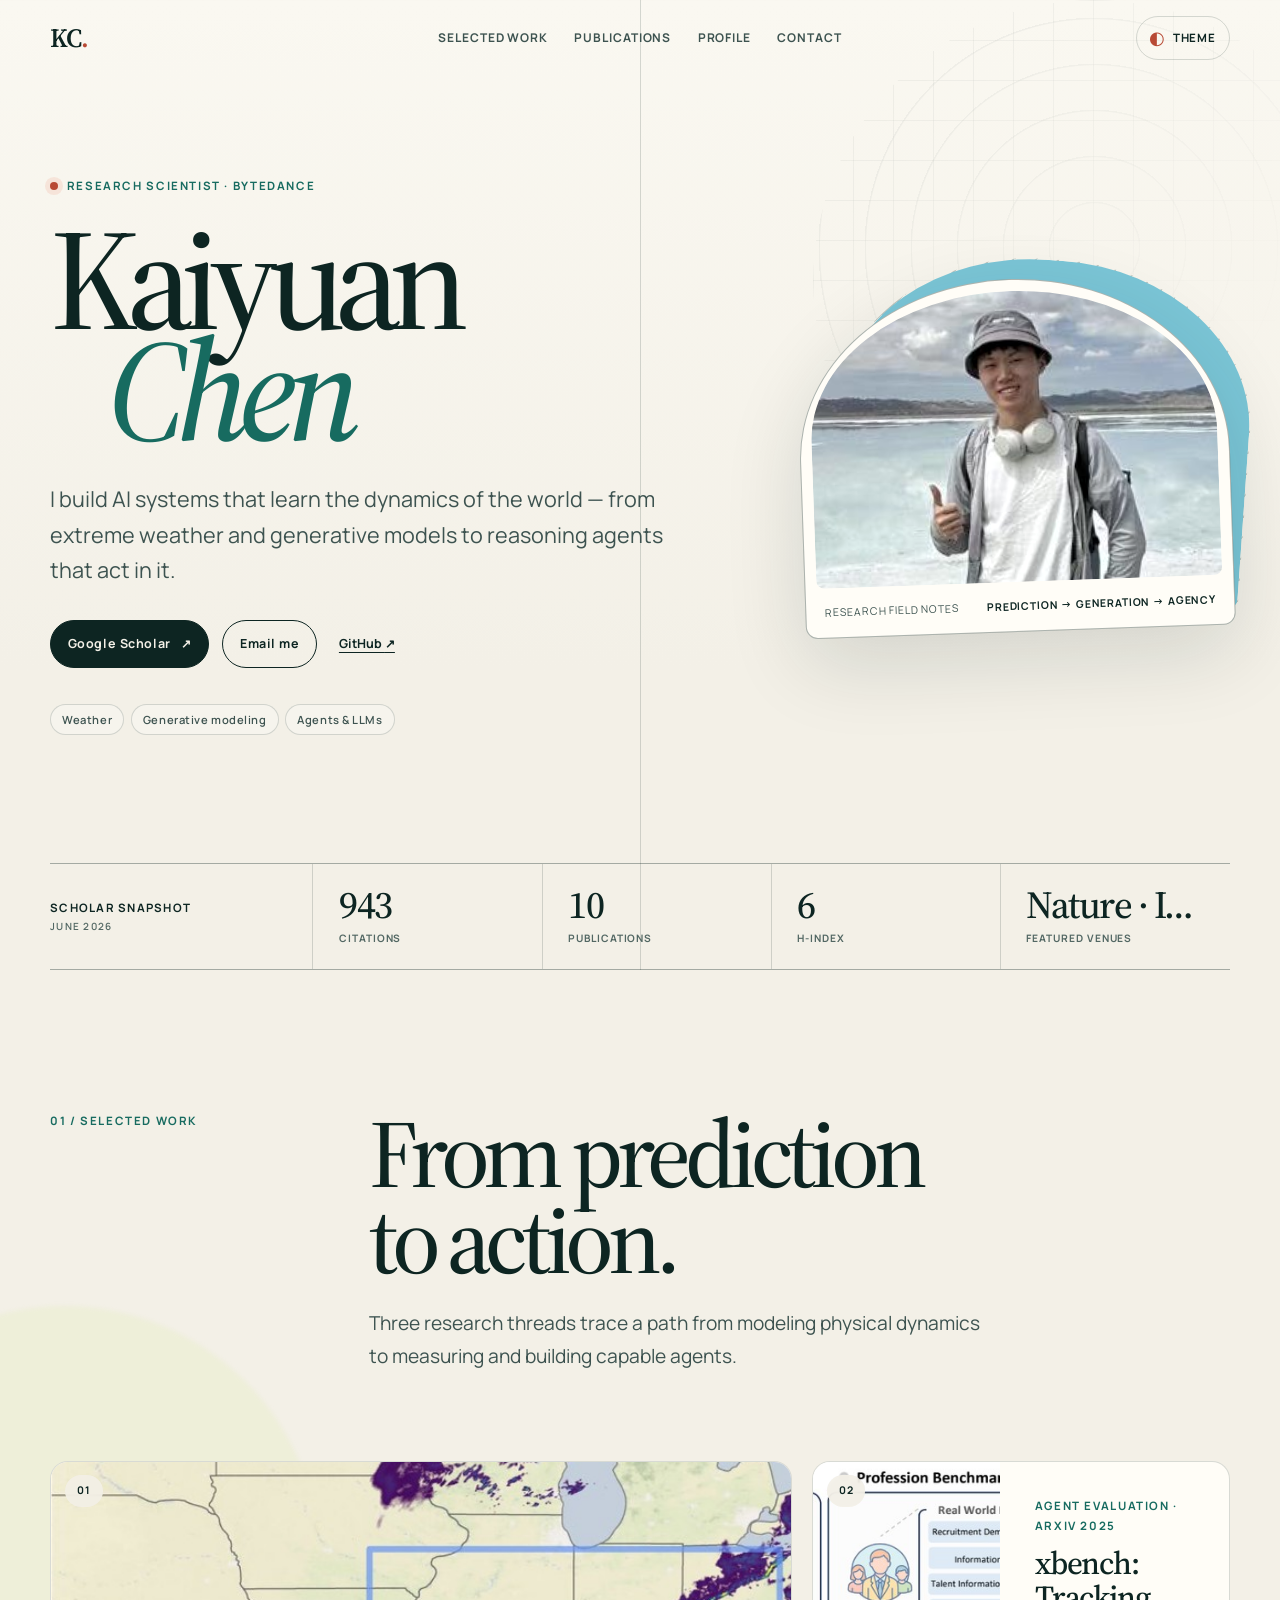
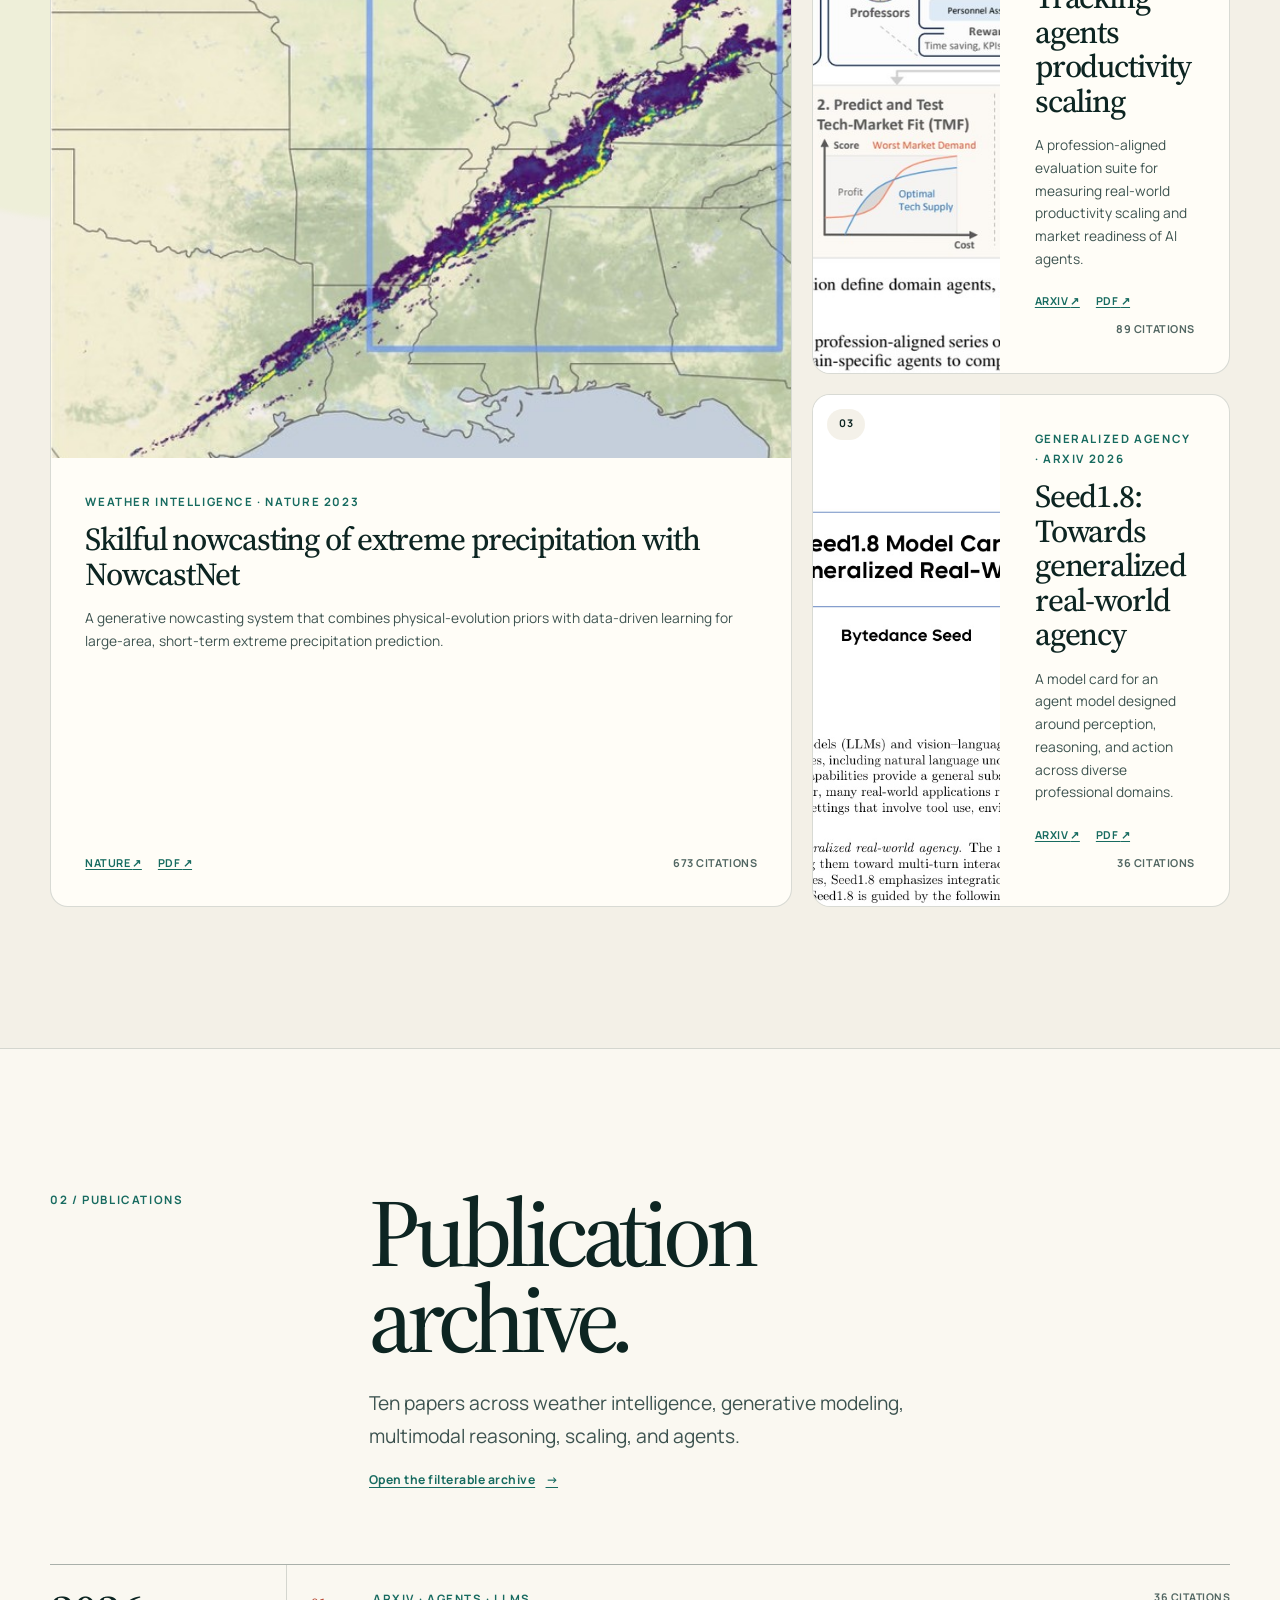
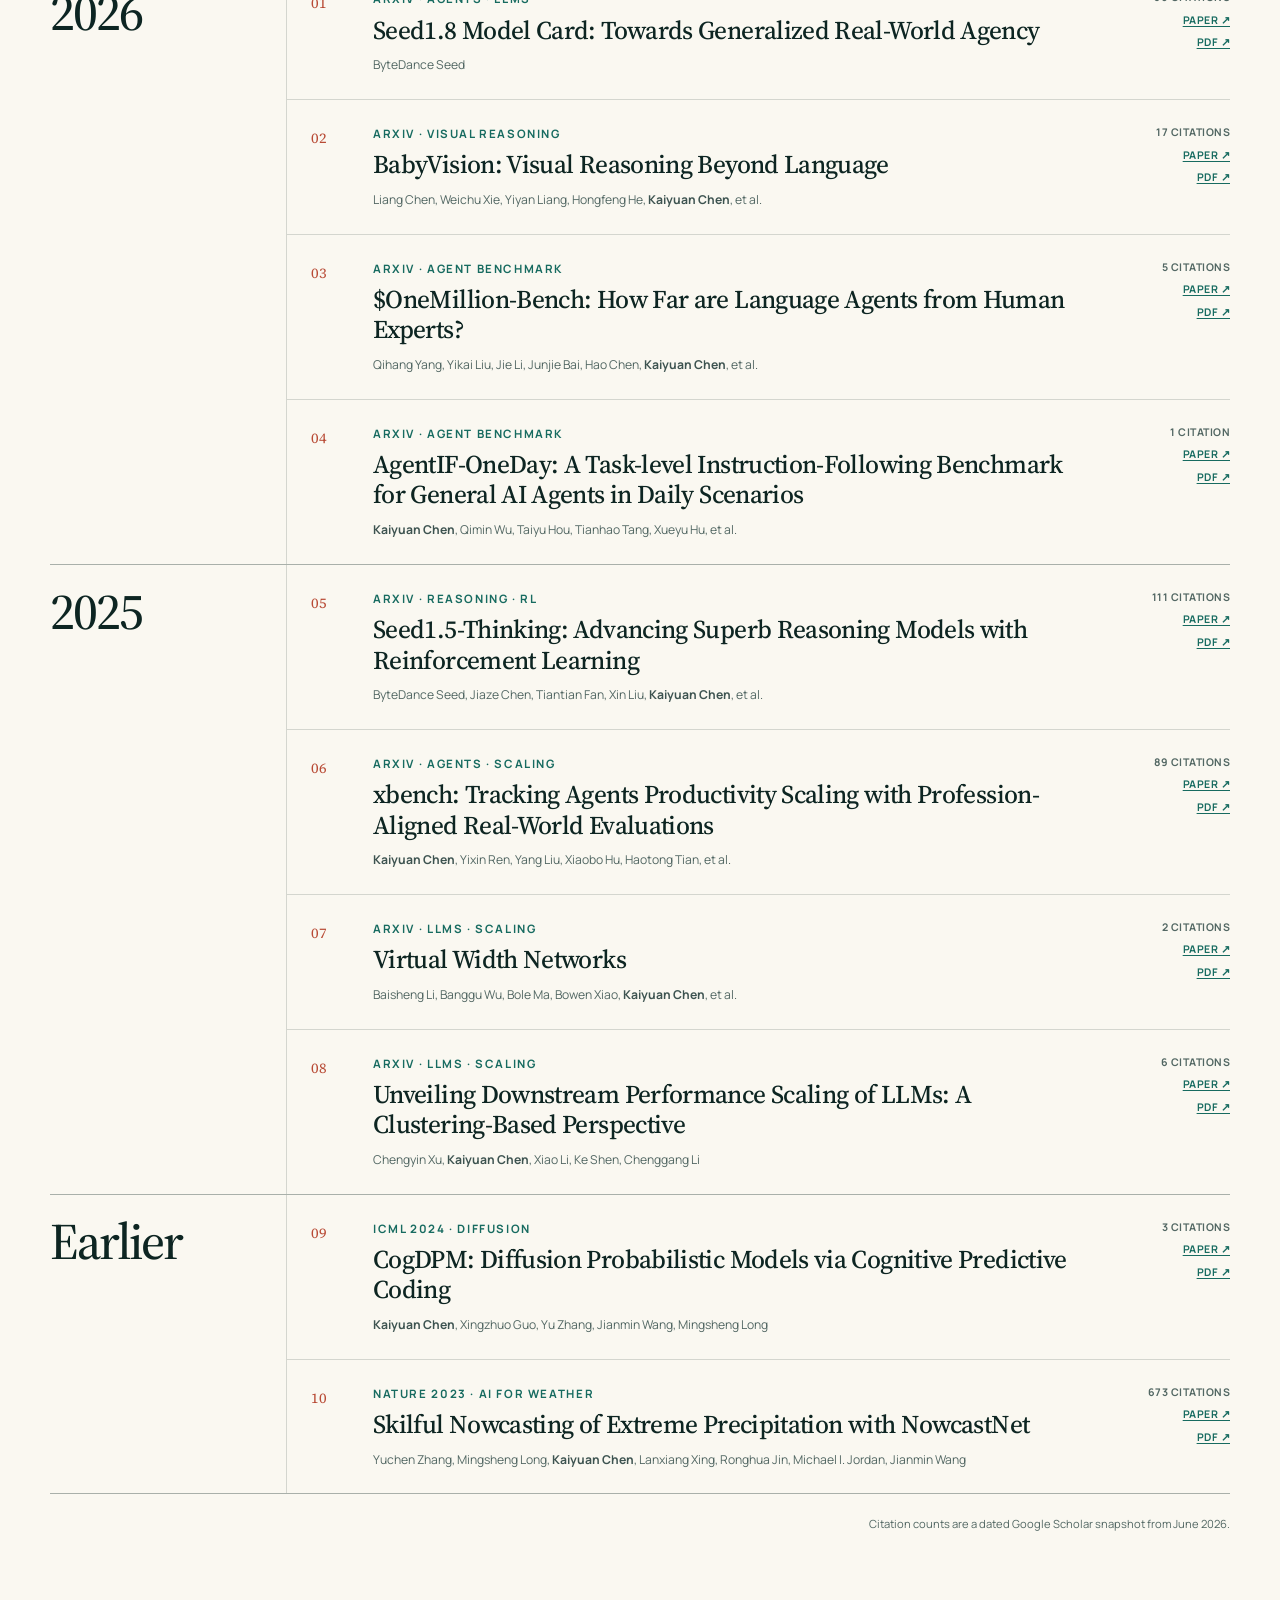
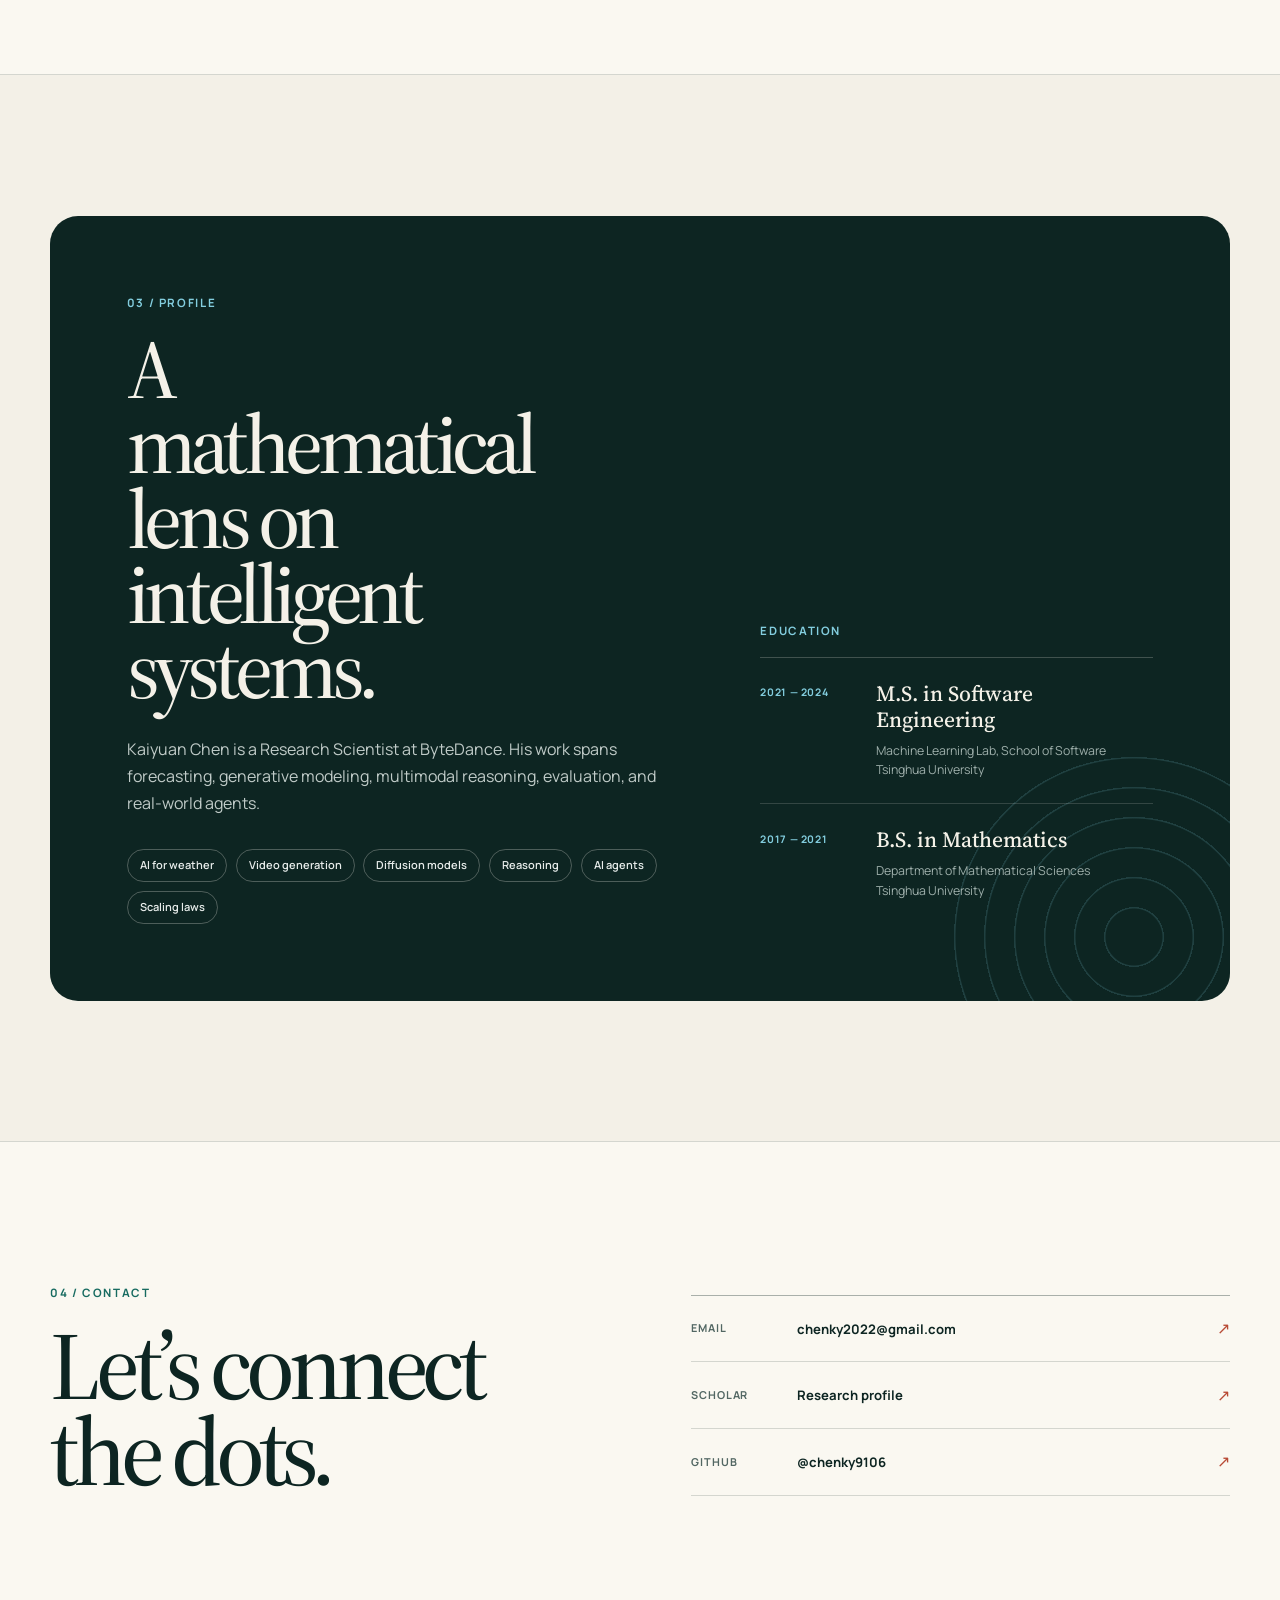
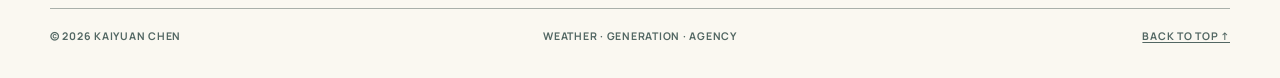
==== commit fe68276c: "Polish homepage design and interactions" ====
--- a/index.html
+++ b/index.html
@@ -1,33 +1,52 @@
-<!DOCTYPE html>
+<!doctype html>
 <html lang="en">
-
 <head>
-    <title>Kaiyuan Chen | AI for Weather, Video Generation, Agents, and LLMs</title>
     <meta charset="utf-8">
-    <meta http-equiv="X-UA-Compatible" content="IE=edge">
-    <meta name="keywords" content="Kaiyuan Chen, Chen Kaiyuan, ByteDance, AI4Weather, Video Generation, LLM, Agent, Tsinghua University">
-    <meta name="description" content="Kaiyuan Chen's personal academic homepage, featuring research on AI for weather forecasting, video generation, agents, diffusion models, and large language models.">
+    <meta name="viewport" content="width=device-width, initial-scale=1">
+    <meta name="theme-color" content="#f3f0e7">
+
+    <title>Kaiyuan Chen | AI Systems from Prediction to Action</title>
+    <meta name="description" content="Kaiyuan Chen is a research scientist working on AI for weather forecasting, generative modeling, reasoning, and real-world agents.">
+    <meta name="keywords" content="Kaiyuan Chen, Chen Kaiyuan, ByteDance, AI for Weather, Generative Modeling, AI Agents, Large Language Models, Tsinghua University">
     <meta name="author" content="Kaiyuan Chen">
     <meta name="robots" content="index,follow,max-image-preview:large,max-snippet:-1,max-video-preview:-1">
-    <meta name="googlebot" content="index,follow,max-image-preview:large,max-snippet:-1,max-video-preview:-1">
-    <meta name="viewport" content="width=device-width, initial-scale=1">
-    <meta name="theme-color" content="#0f4c81">
     <link rel="canonical" href="https://chenky9106.github.io/">
     <link rel="sitemap" type="application/xml" title="Sitemap" href="https://chenky9106.github.io/sitemap.xml">
+
     <meta property="og:type" content="profile">
-    <meta property="og:title" content="Kaiyuan Chen | AI for Weather, Video Generation, Agents, and LLMs">
-    <meta property="og:description" content="Personal academic homepage of Kaiyuan Chen with publications, research highlights, and downloadable papers.">
+    <meta property="og:title" content="Kaiyuan Chen | AI Systems from Prediction to Action">
+    <meta property="og:description" content="Research across weather forecasting, generative modeling, reasoning, and real-world agents.">
     <meta property="og:url" content="https://chenky9106.github.io/">
     <meta property="og:site_name" content="Kaiyuan Chen">
-    <meta property="og:image" content="https://chenky9106.github.io/assets/images/profile.jpg">
-    <meta property="og:image:alt" content="Portrait of Kaiyuan Chen">
+    <meta property="og:image" content="https://chenky9106.github.io/assets/site/og-home.png">
+    <meta property="og:image:width" content="1200">
+    <meta property="og:image:height" content="630">
+    <meta property="og:image:alt" content="Kaiyuan Chen — AI systems from prediction to action">
     <meta name="twitter:card" content="summary_large_image">
-    <meta name="twitter:title" content="Kaiyuan Chen | AI for Weather, Video Generation, Agents, and LLMs">
-    <meta name="twitter:description" content="Personal academic homepage of Kaiyuan Chen with publications, research highlights, and downloadable papers.">
-    <meta name="twitter:image" content="https://chenky9106.github.io/assets/images/profile.jpg">
-    <link href="vender/bootstrap.min.css" rel="stylesheet">
-    <link href="vender/jemdoc.css" rel="stylesheet">
-    <link href="assets/site/favicon.ico?v=20260624" rel="icon" type="image/x-icon" />
+    <meta name="twitter:title" content="Kaiyuan Chen | AI Systems from Prediction to Action">
+    <meta name="twitter:description" content="Research across weather forecasting, generative modeling, reasoning, and real-world agents.">
+    <meta name="twitter:image" content="https://chenky9106.github.io/assets/site/og-home.png">
+
+    <link rel="preconnect" href="https://fonts.googleapis.com">
+    <link rel="preconnect" href="https://fonts.gstatic.com" crossorigin>
+    <link href="https://fonts.googleapis.com/css2?family=Manrope:wght@400;500;600;700&amp;family=Source+Serif+4:opsz,wght@8..60,500;8..60,600&amp;display=swap" rel="stylesheet">
+    <link rel="icon" href="assets/site/favicon.ico?v=20260710" type="image/x-icon">
+    <link rel="stylesheet" href="assets/home.css?v=20260710">
+
+    <script>
+        (function () {
+            try {
+                var savedTheme = localStorage.getItem('theme');
+                var darkPreferred = window.matchMedia('(prefers-color-scheme: dark)').matches;
+                if (savedTheme === 'dark' || (!savedTheme && darkPreferred)) {
+                    document.documentElement.dataset.theme = 'dark';
+                }
+            } catch (error) {
+                // The light theme remains a complete fallback when storage is unavailable.
+            }
+        }());
+    </script>
+
     <script type="application/ld+json">
         {
             "@context": "https://schema.org",
@@ -45,16 +64,11 @@
                     "alternateName": "陈凯源",
                     "url": "https://chenky9106.github.io/",
                     "image": "https://chenky9106.github.io/assets/images/profile.jpg",
-                    "affiliation": [
-                        {
-                            "@type": "Organization",
-                            "name": "ByteDance"
-                        },
-                        {
-                            "@type": "CollegeOrUniversity",
-                            "name": "Tsinghua University"
-                        }
-                    ],
+                    "jobTitle": "Research Scientist",
+                    "worksFor": {
+                        "@type": "Organization",
+                        "name": "ByteDance"
+                    },
                     "alumniOf": {
                         "@type": "CollegeOrUniversity",
                         "name": "Tsinghua University"
@@ -65,7 +79,7 @@
                     ],
                     "knowsAbout": [
                         "AI for Weather Forecasting",
-                        "Video Generation",
+                        "Generative Modeling",
                         "Diffusion Models",
                         "AI Agents",
                         "Large Language Models",
@@ -74,1530 +88,379 @@
                 },
                 {
                     "@type": "ProfilePage",
-                    "@id": "https://chenky9106.github.io/#webpage",
+                    "@id": "https://chenky9106.github.io/#page",
                     "url": "https://chenky9106.github.io/",
-                    "name": "Kaiyuan Chen | AI for Weather, Video Generation, Agents, and LLMs",
-                    "description": "Personal academic homepage of Kaiyuan Chen with publications, research highlights, and downloadable papers.",
-                    "isPartOf": {
-                        "@id": "https://chenky9106.github.io/#website"
-                    },
-                    "about": {
-                        "@id": "https://chenky9106.github.io/#person"
-                    },
+                    "name": "Kaiyuan Chen | AI Systems from Prediction to Action",
+                    "description": "Research across weather forecasting, generative modeling, reasoning, and real-world agents.",
+                    "isPartOf": { "@id": "https://chenky9106.github.io/#website" },
+                    "about": { "@id": "https://chenky9106.github.io/#person" },
                     "primaryImageOfPage": {
                         "@type": "ImageObject",
-                        "url": "https://chenky9106.github.io/assets/images/profile.jpg"
+                        "url": "https://chenky9106.github.io/assets/site/og-home.png"
                     }
                 }
             ]
         }
     </script>
-    <style>
-        @import url('https://fonts.googleapis.com/css2?family=Manrope:wght@400;500;600;700;800&family=Source+Serif+4:opsz,wght@8..60,500;8..60,600;8..60,700&display=swap');
-
-        :root {
-            --bg: #f4f8fb;
-            --bg-secondary: #f9fcff;
-            --ink: #0f172a;
-            --muted: #516073;
-            --primary: #0f4c81;
-            --primary-light: #1a6bb5;
-            --accent: #d97706;
-            --accent-light: #f59e0b;
-            --card: #ffffff;
-            --line: #d7e3ef;
-            --shadow-sm: 0 4px 12px rgba(15, 76, 129, 0.06);
-            --shadow-md: 0 12px 26px rgba(15, 76, 129, 0.08);
-            --shadow-lg: 0 20px 40px rgba(15, 76, 129, 0.12);
-            --radius-sm: 10px;
-            --radius-md: 14px;
-            --radius-lg: 18px;
-            --transition: all 0.3s cubic-bezier(0.4, 0, 0.2, 1);
-        }
-
-        [data-theme="dark"] {
-            --bg: #0b1220;
-            --bg-secondary: #0f172a;
-            --ink: #e2e8f0;
-            --muted: #94a3b8;
-            --primary: #3b82f6;
-            --primary-light: #60a5fa;
-            --accent: #f59e0b;
-            --accent-light: #fbbf24;
-            --card: #1e293b;
-            --line: #334155;
-            --shadow-sm: 0 4px 12px rgba(0, 0, 0, 0.3);
-            --shadow-md: 0 12px 26px rgba(0, 0, 0, 0.4);
-            --shadow-lg: 0 20px 40px rgba(0, 0, 0, 0.5);
-        }
-
-        * {
-            scroll-margin-top: 80px;
-        }
-
-        html {
-            scroll-behavior: smooth;
-        }
-
-        body {
-            font-family: 'Manrope', 'Helvetica Neue', sans-serif;
-            color: var(--ink);
-            background: var(--bg);
-            background-image:
-                radial-gradient(circle at 12% -8%, rgba(15, 76, 129, 0.14), transparent 36%),
-                radial-gradient(circle at 90% 0%, rgba(217, 119, 6, 0.12), transparent 34%),
-                linear-gradient(180deg, var(--bg-secondary) 0%, var(--bg) 100%);
-            min-height: 100vh;
-            transition: var(--transition);
-        }
-
-        [data-theme="dark"] body {
-            background-image:
-                radial-gradient(circle at 12% -8%, rgba(59, 130, 246, 0.15), transparent 36%),
-                radial-gradient(circle at 90% 0%, rgba(245, 158, 11, 0.1), transparent 34%),
-                linear-gradient(180deg, var(--bg-secondary) 0%, var(--bg) 100%);
-        }
-
-        h1, h2, h3, h4, h5 {
-            font-family: 'Source Serif 4', Georgia, serif;
-            color: var(--ink);
-            font-weight: 700;
-            letter-spacing: -0.01em;
-        }
-
-        h2 {
-            position: relative;
-            display: inline-block;
-            margin-bottom: 1.5rem !important;
-        }
-
-        h2::after {
-            content: '';
-            position: absolute;
-            bottom: -8px;
-            left: 0;
-            width: 48px;
-            height: 3px;
-            background: linear-gradient(90deg, var(--primary), var(--accent));
-            border-radius: 2px;
-        }
-
-        /* Navbar */
-        .navbar {
-            backdrop-filter: blur(12px);
-            -webkit-backdrop-filter: blur(12px);
-            background: rgba(255, 255, 255, 0.82) !important;
-            border-bottom: 1px solid rgba(15, 76, 129, 0.12);
-            box-shadow: 0 1px 3px rgba(15, 76, 129, 0.05);
-            transition: var(--transition);
-            padding: 0.6rem 0;
-        }
-
-        [data-theme="dark"] .navbar {
-            background: rgba(15, 23, 42, 0.85) !important;
-            border-bottom: 1px solid rgba(59, 130, 246, 0.15);
-        }
-
-        .navbar.scrolled {
-            box-shadow: 0 4px 20px rgba(15, 76, 129, 0.08);
-        }
-
-        .navbar-nav .nav-link {
-            font-weight: 600;
-            color: var(--muted) !important;
-            padding: 0.5rem 1rem !important;
-            border-radius: 8px;
-            margin: 0 0.15rem;
-            transition: var(--transition);
-            position: relative;
-        }
-
-        .navbar-nav .nav-link:hover {
-            color: var(--primary) !important;
-            background: rgba(15, 76, 129, 0.06);
-        }
-
-        .navbar-nav .nav-link.active {
-            color: var(--primary) !important;
-            background: rgba(15, 76, 129, 0.08);
-        }
-
-        [data-theme="dark"] .navbar-nav .nav-link:hover,
-        [data-theme="dark"] .navbar-nav .nav-link.active {
-            background: rgba(59, 130, 246, 0.12);
-        }
-
-        /* Theme toggle */
-        .theme-toggle {
-            background: none;
-            border: 1px solid var(--line);
-            border-radius: 999px;
-            width: 40px;
-            height: 40px;
-            display: flex;
-            align-items: center;
-            justify-content: center;
-            cursor: pointer;
-            color: var(--muted);
-            transition: var(--transition);
-            margin-left: 0.5rem;
-        }
-
-        .theme-toggle:hover {
-            background: rgba(15, 76, 129, 0.06);
-            color: var(--primary);
-            border-color: var(--primary);
-        }
-
-        /* Profile section */
-        .profile-section {
-            padding: 2rem 0 1rem;
-        }
-
-        .profile-img-wrapper {
-            position: relative;
-            display: inline-block;
-        }
-
-        .profile-img-wrapper::before {
-            content: '';
-            position: absolute;
-            inset: -6px;
-            border-radius: 50%;
-            background: linear-gradient(135deg, var(--primary), var(--accent));
-            z-index: -1;
-            opacity: 0.6;
-            filter: blur(8px);
-        }
-
-        .profile-img {
-            width: 210px;
-            height: 210px;
-            border-radius: 50%;
-            object-fit: cover;
-            margin-bottom: 20px;
-            border: 4px solid var(--card);
-            box-shadow: var(--shadow-lg);
-            transition: var(--transition);
-        }
-
-        .profile-img:hover {
-            transform: scale(1.02);
-        }
-
-        .name-title {
-            font-size: 2.5rem;
-            margin-bottom: 0.5rem;
-            background: linear-gradient(135deg, var(--primary), var(--primary-light));
-            -webkit-background-clip: text;
-            -webkit-text-fill-color: transparent;
-            background-clip: text;
-        }
-
-        [data-theme="dark"] .name-title {
-            background: linear-gradient(135deg, var(--primary-light), #93c5fd);
-            -webkit-background-clip: text;
-            -webkit-text-fill-color: transparent;
-            background-clip: text;
-        }
-
-        .affiliation {
-            display: flex;
-            align-items: center;
-            gap: 0.5rem;
-            font-size: 1.05rem;
-            color: var(--muted);
-            margin-bottom: 1rem;
-        }
-
-        .affiliation svg {
-            color: var(--primary);
-        }
-
-        .badge-custom {
-            background-color: var(--card);
-            color: var(--primary);
-            padding: 0.35em 0.7em;
-            border-radius: 999px;
-            font-size: 0.82em;
-            border: 1px solid var(--line);
-            font-weight: 600;
-            transition: var(--transition);
-            display: inline-block;
-            margin-bottom: 0.35rem;
-        }
-
-        .badge-custom:hover {
-            background: var(--primary);
-            color: white;
-            border-color: var(--primary);
-            transform: translateY(-1px);
-        }
-
-        .contact-info p {
-            display: flex;
-            align-items: center;
-            gap: 0.5rem;
-        }
-
-        .contact-info a {
-            color: var(--primary);
-            text-decoration: none;
-            font-weight: 500;
-            transition: var(--transition);
-            position: relative;
-        }
-
-        .contact-info a:hover {
-            color: var(--primary-light);
-        }
-
-        .contact-info a::after {
-            content: '';
-            position: absolute;
-            bottom: -2px;
-            left: 0;
-            width: 0;
-            height: 1.5px;
-            background: var(--primary);
-            transition: width 0.3s ease;
-        }
-
-        .contact-info a:hover::after {
-            width: 100%;
-        }
-
-        .contact-info svg {
-            color: var(--primary);
-            flex-shrink: 0;
-        }
-
-        /* Stats cards */
-        .stats-grid {
-            display: grid;
-            grid-template-columns: repeat(3, 1fr);
-            gap: 1rem;
-            margin-top: 1.5rem;
-        }
-
-        .stat-card {
-            background: var(--card);
-            border: 1px solid var(--line);
-            border-radius: var(--radius-md);
-            padding: 1rem 1.2rem;
-            text-align: center;
-            box-shadow: var(--shadow-sm);
-            transition: var(--transition);
-        }
-
-        .stat-card:hover {
-            transform: translateY(-3px);
-            box-shadow: var(--shadow-md);
-            border-color: var(--primary-light);
-        }
-
-        .stat-value {
-            font-size: 1.8rem;
-            font-weight: 800;
-            background: linear-gradient(135deg, var(--primary), var(--accent));
-            -webkit-background-clip: text;
-            -webkit-text-fill-color: transparent;
-            background-clip: text;
-            line-height: 1.2;
-            margin-bottom: 0.2rem;
-        }
-
-        .stat-label {
-            font-size: 0.8rem;
-            color: var(--muted);
-            font-weight: 600;
-            text-transform: uppercase;
-            letter-spacing: 0.05em;
-        }
-
-        /* Education */
-        .education-item {
-            margin-bottom: 1rem;
-            padding: 1.1rem 1.2rem;
-            background: var(--card);
-            border: 1px solid var(--line);
-            border-radius: var(--radius-md);
-            transition: var(--transition);
-            box-shadow: var(--shadow-sm);
-            position: relative;
-            overflow: hidden;
-        }
-
-        .education-item::before {
-            content: '';
-            position: absolute;
-            left: 0;
-            top: 0;
-            bottom: 0;
-            width: 4px;
-            background: linear-gradient(180deg, var(--primary), var(--accent));
-        }
-
-        .education-item:hover {
-            transform: translateX(4px);
-            box-shadow: var(--shadow-md);
-        }
-
-        .education-item h5 {
-            color: var(--primary);
-            margin-bottom: 0.3rem;
-        }
-
-        .education-item p {
-            margin-bottom: 0.2rem;
-        }
-
-        .education-date {
-            color: var(--muted);
-            font-size: 0.88em;
-            font-weight: 500;
-        }
-
-        /* Publications */
-        .pub-headline {
-            display: flex;
-            justify-content: space-between;
-            align-items: flex-end;
-            gap: 1rem;
-            flex-wrap: wrap;
-            margin-bottom: 1rem;
-        }
-
-        .pub-headline small {
-            color: var(--muted);
-            font-size: 0.9rem;
-        }
-
-        .pub-subtitle {
-            margin-top: 1.5rem;
-            margin-bottom: 1rem;
-            color: var(--primary);
-            font-size: 1.25rem;
-            font-weight: 700;
-            display: flex;
-            align-items: center;
-            gap: 0.6rem;
-        }
-
-        .pub-subtitle::before {
-            content: '';
-            width: 6px;
-            height: 24px;
-            background: linear-gradient(180deg, var(--primary), var(--accent));
-            border-radius: 3px;
-        }
-
-        .pub-highlight-grid {
-            display: grid;
-            grid-template-columns: repeat(2, minmax(0, 1fr));
-            gap: 1.2rem;
-        }
-
-        .pub-card {
-            background: var(--card);
-            border: 1px solid var(--line);
-            border-radius: var(--radius-lg);
-            overflow: hidden;
-            box-shadow: var(--shadow-sm);
-            transition: var(--transition);
-            opacity: 0;
-            transform: translateY(20px);
-        }
-
-        .pub-card.visible {
-            opacity: 1;
-            transform: translateY(0);
-        }
-
-        .pub-card:hover {
-            transform: translateY(-5px);
-            box-shadow: var(--shadow-lg);
-            border-color: var(--primary-light);
-        }
-
-        .pub-cover {
-            width: 100%;
-            aspect-ratio: 16 / 10;
-            object-fit: cover;
-            border-bottom: 1px solid var(--line);
-            background: var(--bg-secondary);
-            transition: transform 0.5s ease;
-        }
-
-        .pub-card:hover .pub-cover {
-            transform: scale(1.03);
-        }
-
-        .pub-cover-wrapper {
-            overflow: hidden;
-            position: relative;
-        }
-
-        .pub-card-body {
-            padding: 1rem 1.1rem 1.1rem;
-        }
-
-        .pub-kicker {
-            color: var(--primary);
-            font-size: 0.82rem;
-            font-weight: 700;
-            letter-spacing: 0.03em;
-            margin-bottom: 0.45rem;
-            text-transform: uppercase;
-        }
-
-        .pub-title {
-            font-size: 1.05rem;
-            margin-bottom: 0.5rem;
-            line-height: 1.35;
-            font-weight: 700;
-        }
-
-        .pub-title a {
-            color: var(--ink);
-            text-decoration: none;
-            transition: var(--transition);
-        }
-
-        .pub-title a:hover {
-            color: var(--primary);
-        }
-
-        .pub-authors {
-            color: var(--muted);
-            font-size: 0.87rem;
-            margin-bottom: 0.7rem;
-            line-height: 1.4;
-        }
-
-        .pub-desc {
-            color: var(--muted);
-            font-size: 0.9rem;
-            line-height: 1.55;
-            margin-bottom: 0.85rem;
-        }
-
-        .meta-row {
-            display: flex;
-            flex-wrap: wrap;
-            gap: 0.5rem;
-        }
-
-        .meta-pill {
-            font-size: 0.78rem;
-            border-radius: 999px;
-            padding: 0.25rem 0.65rem;
-            border: 1px solid var(--line);
-            background: var(--bg-secondary);
-            color: var(--primary);
-            font-weight: 600;
-            transition: var(--transition);
-        }
-
-        .meta-pill:hover {
-            border-color: var(--primary);
-        }
-
-        .meta-highlight {
-            background: linear-gradient(135deg, #fff7ed, #ffedd5);
-            border-color: #fed7aa;
-            color: #92400e;
-            font-weight: 700;
-        }
-
-        [data-theme="dark"] .meta-highlight {
-            background: linear-gradient(135deg, rgba(245, 158, 11, 0.15), rgba(217, 119, 6, 0.1));
-            border-color: rgba(245, 158, 11, 0.3);
-            color: #fbbf24;
-        }
-
-        /* Timeline */
-        .timeline-wrap {
-            position: relative;
-            margin-top: 1rem;
-            padding-left: 0.2rem;
-        }
-
-        .timeline-wrap::before {
-            content: "";
-            position: absolute;
-            left: 84px;
-            top: 0;
-            bottom: 0;
-            width: 2px;
-            background: linear-gradient(180deg, var(--line) 0%, var(--primary) 30%, var(--accent) 70%, var(--line) 100%);
-        }
-
-        .timeline-row {
-            position: relative;
-            display: grid;
-            grid-template-columns: 68px 1fr;
-            gap: 1rem;
-            margin-bottom: 1.4rem;
-            opacity: 0;
-            transform: translateX(-15px);
-            transition: opacity 0.6s ease, transform 0.6s ease;
-        }
-
-        .timeline-row.visible {
-            opacity: 1;
-            transform: translateX(0);
-        }
-
-        .timeline-year {
-            color: var(--primary);
-            font-weight: 800;
-            font-size: 1.05rem;
-            align-self: start;
-            padding-top: 0.6rem;
-            font-family: 'Source Serif 4', Georgia, serif;
-        }
-
-        .timeline-item {
-            position: relative;
-            background: var(--card);
-            border: 1px solid var(--line);
-            border-radius: var(--radius-md);
-            padding: 1rem;
-            margin-left: 0.5rem;
-            box-shadow: var(--shadow-sm);
-            transition: var(--transition);
-        }
-
-        .timeline-item:hover {
-            box-shadow: var(--shadow-md);
-            transform: translateX(3px);
-        }
-
-        .timeline-item::before {
-            content: "";
-            position: absolute;
-            left: -11px;
-            top: 24px;
-            width: 12px;
-            height: 12px;
-            border-radius: 999px;
-            background: var(--primary);
-            border: 2px solid var(--bg);
-            box-shadow: 0 0 0 2px var(--primary-light);
-            transition: var(--transition);
-        }
-
-        .timeline-item:hover::before {
-            background: var(--accent);
-            box-shadow: 0 0 0 3px var(--accent-light);
-            transform: scale(1.2);
-        }
-
-        .timeline-item.highlight {
-            border-left: 4px solid var(--accent);
-            background: linear-gradient(135deg, var(--card), rgba(217, 119, 6, 0.03));
-        }
-
-        [data-theme="dark"] .timeline-item.highlight {
-            background: linear-gradient(135deg, var(--card), rgba(245, 158, 11, 0.06));
-        }
-
-        .timeline-head {
-            display: flex;
-            justify-content: space-between;
-            align-items: flex-start;
-            gap: 0.7rem;
-            flex-wrap: wrap;
-        }
-
-        .timeline-title {
-            font-size: 1rem;
-            margin-bottom: 0.25rem;
-            line-height: 1.4;
-            font-weight: 700;
-        }
-
-        .timeline-title a {
-            color: var(--ink);
-            text-decoration: none;
-            transition: var(--transition);
-        }
-
-        .timeline-title a:hover {
-            color: var(--primary);
-        }
-
-        .timeline-venue {
-            color: var(--muted);
-            font-size: 0.86rem;
-        }
-
-        .timeline-main {
-            margin-top: 0.8rem;
-            display: grid;
-            grid-template-columns: 180px 1fr;
-            gap: 0.9rem;
-            align-items: start;
-        }
-
-        .timeline-main img {
-            width: 100%;
-            aspect-ratio: 16 / 10;
-            object-fit: cover;
-            border-radius: var(--radius-sm);
-            border: 1px solid var(--line);
-            background: var(--bg-secondary);
-            transition: var(--transition);
-        }
-
-        .timeline-item:hover .timeline-main img {
-            transform: scale(1.02);
-        }
-
-        .timeline-desc {
-            margin-bottom: 0.5rem;
-            color: var(--muted);
-            font-size: 0.9rem;
-            line-height: 1.5;
-        }
-
-        .timeline-links a {
-            display: inline-block;
-            margin-right: 0.7rem;
-            color: var(--primary);
-            font-size: 0.84rem;
-            font-weight: 700;
-            text-decoration: none;
-            position: relative;
-            transition: var(--transition);
-        }
-
-        .timeline-links a:hover {
-            color: var(--primary-light);
-        }
-
-        .timeline-links a::after {
-            content: '→';
-            margin-left: 2px;
-            transition: transform 0.2s ease;
-            display: inline-block;
-        }
-
-        .timeline-links a:hover::after {
-            transform: translateX(3px);
-        }
-
-        /* Research Interests */
-        .research-tags {
-            display: flex;
-            flex-wrap: wrap;
-            gap: 0.7rem;
-            list-style: none;
-            padding: 0;
-            margin: 0;
-        }
-
-        .research-tags li {
-            background: var(--card);
-            border: 1px solid var(--line);
-            border-radius: var(--radius-sm);
-            padding: 0.7rem 1.2rem;
-            font-weight: 600;
-            color: var(--primary);
-            transition: var(--transition);
-            cursor: default;
-            box-shadow: var(--shadow-sm);
-            display: flex;
-            align-items: center;
-            gap: 0.5rem;
-        }
-
-        .research-tags li::before {
-            content: '';
-            width: 8px;
-            height: 8px;
-            border-radius: 50%;
-            background: linear-gradient(135deg, var(--primary), var(--accent));
-        }
-
-        .research-tags li:hover {
-            transform: translateY(-2px);
-            box-shadow: var(--shadow-md);
-            border-color: var(--primary-light);
-        }
-
-        /* Footer */
-        .site-footer {
-            margin-top: 3rem;
-            padding: 2rem 0;
-            border-top: 1px solid var(--line);
-            text-align: center;
-            color: var(--muted);
-            font-size: 0.88rem;
-        }
-
-        .site-footer a {
-            color: var(--primary);
-            text-decoration: none;
-            font-weight: 600;
-        }
-
-        .site-footer a:hover {
-            text-decoration: underline;
-        }
-
-        /* Back to top button */
-        .back-to-top {
-            position: fixed;
-            bottom: 2rem;
-            right: 2rem;
-            width: 48px;
-            height: 48px;
-            border-radius: 50%;
-            background: linear-gradient(135deg, var(--primary), var(--primary-light));
-            color: white;
-            border: none;
-            cursor: pointer;
-            display: flex;
-            align-items: center;
-            justify-content: center;
-            box-shadow: var(--shadow-md);
-            transition: var(--transition);
-            opacity: 0;
-            visibility: hidden;
-            transform: translateY(10px);
-            z-index: 1030;
-        }
-
-        .back-to-top.visible {
-            opacity: 1;
-            visibility: visible;
-            transform: translateY(0);
-        }
-
-        .back-to-top:hover {
-            transform: translateY(-3px);
-            box-shadow: var(--shadow-lg);
-        }
-
-        .back-to-top svg {
-            width: 20px;
-            height: 20px;
-        }
-
-        /* Section spacing */
-        section {
-            padding: 1rem 0;
-        }
-
-        /* Animations */
-        @keyframes fadeInUp {
-            from {
-                opacity: 0;
-                transform: translateY(20px);
-            }
-            to {
-                opacity: 1;
-                transform: translateY(0);
-            }
-        }
-
-        .animate-in {
-            animation: fadeInUp 0.7s ease forwards;
-        }
-
-        /* Responsive */
-        @media (max-width: 991px) {
-            .pub-highlight-grid {
-                grid-template-columns: 1fr;
-            }
-
-            .stats-grid {
-                grid-template-columns: repeat(3, 1fr);
-            }
-
-            .name-title {
-                font-size: 2rem;
-            }
-        }
-
-        @media (max-width: 767px) {
-            .timeline-wrap::before {
-                left: 10px;
-            }
-
-            .timeline-row {
-                grid-template-columns: 1fr;
-                gap: 0.4rem;
-                margin-bottom: 1.1rem;
-            }
-
-            .timeline-year {
-                padding-left: 0.7rem;
-                padding-top: 0;
-                font-size: 1rem;
-            }
-
-            .timeline-item {
-                margin-left: 0;
-                padding: 0.9rem;
-            }
-
-            .timeline-item::before {
-                left: -5px;
-                top: 18px;
-            }
-
-            .timeline-main {
-                grid-template-columns: 1fr;
-            }
-
-            .stats-grid {
-                grid-template-columns: repeat(3, 1fr);
-                gap: 0.6rem;
-            }
-
-            .stat-card {
-                padding: 0.8rem 0.5rem;
-            }
-
-            .stat-value {
-                font-size: 1.4rem;
-            }
-
-            .stat-label {
-                font-size: 0.7rem;
-            }
-
-            .name-title {
-                font-size: 1.75rem;
-            }
-
-            .profile-img {
-                width: 160px;
-                height: 160px;
-            }
-
-            .back-to-top {
-                bottom: 1.2rem;
-                right: 1.2rem;
-                width: 42px;
-                height: 42px;
-            }
-        }
-
-        @media (max-width: 480px) {
-            .stats-grid {
-                grid-template-columns: 1fr;
-            }
-        }
-    </style>
+    <script src="assets/home.js?v=20260710" defer></script>
 </head>
 
 <body>
-    <div class="container" id="app">
-        <nav class="navbar fixed-top navbar-expand-sm navbar-light bg-light">
-            <div class="container">
-                <button class="navbar-toggler" type="button" data-toggle="collapse" data-target="#navbarNavAltMarkup"
-                    aria-controls="navbarNavAltMarkup" aria-expanded="false" aria-label="Toggle navigation">
-                    <span class="navbar-toggler-icon"></span>
+    <a class="skip-link" href="#main-content">Skip to content</a>
+
+    <header class="site-header" data-header>
+        <div class="shell nav-shell">
+            <a class="brand" href="#top" aria-label="Kaiyuan Chen, home">
+                <span>KC</span><span class="brand-dot" aria-hidden="true">.</span>
+            </a>
+
+            <nav class="site-nav" aria-label="Primary navigation">
+                <div class="nav-links" id="site-menu">
+                    <a href="#work">Selected work</a>
+                    <a href="#publications">Publications</a>
+                    <a href="#profile">Profile</a>
+                    <a href="#contact">Contact</a>
+                </div>
+            </nav>
+
+            <div class="nav-actions">
+                <button class="theme-toggle" type="button" data-theme-toggle aria-label="Switch to dark theme" aria-pressed="false">
+                    <span class="theme-icon" aria-hidden="true">◐</span>
+                    <span class="theme-label">Theme</span>
                 </button>
-                <div class="collapse navbar-collapse" id="navbarNavAltMarkup">
-                    <div class="navbar-nav mr-auto">
-                        <a class="nav-item nav-link active" href="#about">About</a>
-                        <a class="nav-item nav-link" href="#education">Education</a>
-                        <a class="nav-item nav-link" href="#publications">Publications</a>
-                        <a class="nav-item nav-link" href="#research">Research</a>
+                <button class="menu-toggle" type="button" data-menu-toggle aria-label="Toggle navigation" aria-controls="site-menu" aria-expanded="false">
+                    <span>Menu</span>
+                    <span class="menu-mark" aria-hidden="true"></span>
+                </button>
+            </div>
+        </div>
+    </header>
+
+    <main id="main-content">
+        <section class="hero" id="top" aria-labelledby="hero-title">
+            <div class="hero-field" aria-hidden="true"></div>
+            <div class="shell hero-grid">
+                <div class="hero-copy">
+                    <p class="eyebrow"><span class="signal-dot" aria-hidden="true"></span>Research scientist · ByteDance</p>
+                    <h1 id="hero-title"><span>Kaiyuan</span> <em>Chen</em></h1>
+                    <p class="hero-statement">
+                        I build AI systems that learn the dynamics of the world — from extreme weather and generative models to reasoning agents that act in it.
+                    </p>
+                    <div class="hero-actions" aria-label="Profile links">
+                        <a class="button button-primary" href="https://scholar.google.com/citations?user=1bKT6toAAAAJ&amp;hl=en" target="_blank" rel="noopener noreferrer">Google Scholar <span aria-hidden="true">↗</span></a>
+                        <a class="button button-secondary" href="mailto:chenky2022@gmail.com">Email me</a>
+                        <a class="text-link" href="https://github.com/chenky9106" target="_blank" rel="noopener noreferrer">GitHub <span aria-hidden="true">↗</span></a>
                     </div>
-                    <button class="theme-toggle" id="themeToggle" aria-label="Toggle dark mode" title="Toggle dark mode">
-                        <svg xmlns="http://www.w3.org/2000/svg" width="18" height="18" viewBox="0 0 24 24" fill="none" stroke="currentColor" stroke-width="2" stroke-linecap="round" stroke-linejoin="round" id="sunIcon">
-                            <circle cx="12" cy="12" r="5"></circle>
-                            <line x1="12" y1="1" x2="12" y2="3"></line>
-                            <line x1="12" y1="21" x2="12" y2="23"></line>
-                            <line x1="4.22" y1="4.22" x2="5.64" y2="5.64"></line>
-                            <line x1="18.36" y1="18.36" x2="19.78" y2="19.78"></line>
-                            <line x1="1" y1="12" x2="3" y2="12"></line>
-                            <line x1="21" y1="12" x2="23" y2="12"></line>
-                            <line x1="4.22" y1="19.78" x2="5.64" y2="18.36"></line>
-                            <line x1="18.36" y1="5.64" x2="19.78" y2="4.22"></line>
-                        </svg>
-                        <svg xmlns="http://www.w3.org/2000/svg" width="18" height="18" viewBox="0 0 24 24" fill="none" stroke="currentColor" stroke-width="2" stroke-linecap="round" stroke-linejoin="round" id="moonIcon" style="display:none">
-                            <path d="M21 12.79A9 9 0 1 1 11.21 3 7 7 0 0 0 21 12.79z"></path>
-                        </svg>
-                    </button>
-                </div>
-            </div>
-        </nav>
-
-        <section class="profile-section" id="about">
-            <div class="row mt-5 pt-4">
-                <div class="col-md-4 text-center">
-                    <div class="profile-img-wrapper">
-                        <img src="assets/images/profile.jpg" alt="Portrait of Kaiyuan Chen" class="profile-img">
+                    <p class="hero-domains"><span>Weather</span><span>Generative modeling</span><span>Agents &amp; LLMs</span></p>
+                </div>
+
+                <div class="hero-visual" data-animate>
+                    <div class="portrait-backdrop" aria-hidden="true"></div>
+                    <figure class="portrait-card">
+                        <img src="assets/images/profile.jpg" alt="Kaiyuan Chen by the coast" width="294" height="291" fetchpriority="high">
+                        <figcaption>
+                            <span>Research field notes</span>
+                            <strong>Prediction → Generation → Agency</strong>
+                        </figcaption>
+                    </figure>
+                    <p class="coordinate-note" aria-hidden="true">AI / EARTH / SYSTEMS<br>FIELD LOG · 2026</p>
+                </div>
+            </div>
+
+            <div class="shell scholar-snapshot" aria-label="Google Scholar snapshot, June 2026">
+                <p class="snapshot-label">Scholar snapshot <span>June 2026</span></p>
+                <dl>
+                    <div><dt>943</dt><dd>Citations</dd></div>
+                    <div><dt>10</dt><dd>Publications</dd></div>
+                    <div><dt>6</dt><dd>h-index</dd></div>
+                    <div><dt>Nature · ICML</dt><dd>Featured venues</dd></div>
+                </dl>
+            </div>
+        </section>
+
+        <section class="section work-section" id="work" aria-labelledby="work-title">
+            <div class="shell">
+                <header class="section-heading" data-animate>
+                    <p class="section-index">01 / Selected work</p>
+                    <div>
+                        <h2 id="work-title">From prediction<br>to action.</h2>
+                        <p>Three research threads trace a path from modeling physical dynamics to measuring and building capable agents.</p>
                     </div>
-                </div>
-                <div class="col-md-8">
-                    <h1 class="name-title mb-2"><b>Kaiyuan Chen</b></h1>
-                    
-                    <p class="affiliation mb-3">
-                        <svg xmlns="http://www.w3.org/2000/svg" width="20" height="20" fill="currentColor" class="bi bi-building" viewBox="0 0 16 16">
-                            <path d="M4 2.5a.5.5 0 0 1 .5-.5h1a.5.5 0 0 1 .5.5v1a.5.5 0 0 1-.5.5h-1a.5.5 0 0 1-.5-.5v-1Zm3 0a.5.5 0 0 1 .5-.5h1a.5.5 0 0 1 .5.5v1a.5.5 0 0 1-.5.5h-1a.5.5 0 0 1-.5-.5v-1Zm3.5-.5a.5.5 0 0 0-.5.5v1a.5.5 0 0 0 .5.5h1a.5.5 0 0 0 .5-.5v-1a.5.5 0 0 0-.5-.5h-1ZM4 5.5a.5.5 0 0 1 .5-.5h1a.5.5 0 0 1 .5.5v1a.5.5 0 0 1-.5.5h-1a.5.5 0 0 1-.5-.5v-1ZM7.5 5a.5.5 0 0 0-.5.5v1a.5.5 0 0 0 .5.5h1a.5.5 0 0 0 .5-.5v-1a.5.5 0 0 0-.5-.5h-1Zm2.5.5a.5.5 0 0 1 .5-.5h1a.5.5 0 0 1 .5.5v1a.5.5 0 0 1-.5.5h-1a.5.5 0 0 1-.5-.5v-1ZM4.5 8a.5.5 0 0 0-.5.5v1a.5.5 0 0 0 .5.5h1a.5.5 0 0 0 .5-.5v-1a.5.5 0 0 0-.5-.5h-1Zm2.5.5a.5.5 0 0 1 .5-.5h1a.5.5 0 0 1 .5.5v1a.5.5 0 0 1-.5.5h-1a.5.5 0 0 1-.5-.5v-1Zm3.5-.5a.5.5 0 0 0-.5.5v1a.5.5 0 0 0 .5.5h1a.5.5 0 0 0 .5-.5v-1a.5.5 0 0 0-.5-.5h-1Z"/>
-                            <path d="M2 1a1 1 0 0 1 1-1h10a1 1 0 0 1 1 1v14a1 1 0 0 1-1 1H3a1 1 0 0 1-1-1V1Zm11 0H3v14h3v-2.5a.5.5 0 0 1 .5-.5h3a.5.5 0 0 1 .5.5V15h3V1Z"/>
-                        </svg>
-                        Research Scientist at ByteDance
-                    </p>
-                    
-                    <p class="mb-3">
-                        <span class="badge badge-custom">AI4Weather</span>
-                        <span class="badge badge-custom">Video Generation</span>
-                        <span class="badge badge-custom">Deep Learning</span>
-                        <span class="badge badge-custom">LLM</span>
-                        <span class="badge badge-custom">AI Agents</span>
-                        <span class="badge badge-custom">Scaling Laws</span>
-                    </p>
-
-                    <div class="contact-info mb-3">
-                        <p class="mb-2">
-                            <svg xmlns="http://www.w3.org/2000/svg" width="18" height="18" fill="currentColor" class="bi bi-google" viewBox="0 0 16 16">
-                                <path d="M15.545 6.558a9.42 9.42 0 0 1 .139 1.626c0 2.434-.87 4.492-2.384 5.885h.002C11.978 15.292 10.158 16 8 16A8 8 0 1 1 8 0a7.689 7.689 0 0 1 5.352 2.082l-2.284 2.284A4.347 4.347 0 0 0 8 3.166c-2.087 0-3.86 1.408-4.492 3.304a4.792 4.792 0 0 0 0 3.063h.003c.635 1.893 2.405 3.301 4.492 3.301 1.078 0 2.004-.276 2.722-.764h-.003a3.702 3.702 0 0 0 1.599-2.431H8v-3.08h7.545z"/>
-                            </svg>
-                            <a href="https://scholar.google.com/citations?user=1bKT6toAAAAJ&amp;hl=en" target="_blank">Google Scholar</a>
-                        </p>
-                        <p class="mb-2">
-                            <svg xmlns="http://www.w3.org/2000/svg" width="18" height="18" fill="currentColor" class="bi bi-envelope" viewBox="0 0 16 16">
-                                <path d="M0 4a2 2 0 0 1 2-2h12a2 2 0 0 1 2 2v8a2 2 0 0 1-2 2H2a2 2 0 0 1-2-2V4Zm2-.5a.5.5 0 0 0-.5.5v.217l6.5 3.9 6.5-3.9V4a.5.5 0 0 0-.5-.5H2Zm12.5 1.775-4.708 2.825L14.5 11.11V5.275Zm-.034 6.814-5.636-3.38L8 9.583l-.83-.874-5.636 3.38A.5.5 0 0 0 2 12.5h12a.5.5 0 0 0 .466-.411ZM1.5 11.11l4.708-3.01L1.5 5.275v5.836Z"/>
-                            </svg>
-                            <a href="mailto:chenky2022@gmail.com">chenky2022@gmail.com</a>
-                        </p>
-                        <p class="mb-2">
-                            <svg xmlns="http://www.w3.org/2000/svg" width="18" height="18" fill="currentColor" class="bi bi-github" viewBox="0 0 16 16">
-                                <path d="M8 0C3.58 0 0 3.58 0 8c0 3.54 2.29 6.53 5.47 7.59.4.07.55-.17.55-.38 0-.19-.01-.82-.01-1.49-2.01.37-2.53-.49-2.69-.94-.09-.23-.48-.94-.82-1.13-.28-.15-.68-.52-.01-.53.63-.01 1.08.58 1.23.82.72 1.21 1.87.87 2.33.66.07-.52.28-.87.51-1.07-1.78-.2-3.64-.89-3.64-3.95 0-.87.31-1.59.82-2.15-.08-.2-.36-1.02.08-2.12 0 0 .67-.21 2.2.82.64-.18 1.32-.27 2-.27.68 0 1.36.09 2 .27 1.53-1.04 2.2-.82 2.2-.82.44 1.1.16 1.92.08 2.12.51.56.82 1.27.82 2.15 0 3.07-1.87 3.75-3.65 3.95.29.25.54.73.54 1.48 0 1.07-.01 1.93-.01 2.2 0 .21.15.46.55.38A8.012 8.012 0 0 0 16 8c0-4.42-3.58-8-8-8z"/>
-                            </svg>
-                            <a href="https://github.com/chenky9106" target="_blank">chenky9106</a>
-                        </p>
+                </header>
+
+                <div class="work-grid">
+                    <article class="work-card work-card-lead" data-animate>
+                        <a class="work-image" href="https://www.nature.com/articles/s41586-023-06184-4" target="_blank" rel="noopener noreferrer" aria-label="Read NowcastNet in Nature">
+                            <img src="assets/images/papers/nowcastnet.jpg" alt="NowcastNet precipitation nowcasting visualization" width="960" height="600" loading="lazy" decoding="async">
+                            <span class="work-number" aria-hidden="true">01</span>
+                        </a>
+                        <div class="work-body">
+                            <p class="work-kicker">Weather intelligence · Nature 2023</p>
+                            <h3><a href="https://www.nature.com/articles/s41586-023-06184-4" target="_blank" rel="noopener noreferrer">Skilful nowcasting of extreme precipitation with NowcastNet</a></h3>
+                            <p>A generative nowcasting system that combines physical-evolution priors with data-driven learning for large-area, short-term extreme precipitation prediction.</p>
+                            <div class="work-links">
+                                <a href="https://www.nature.com/articles/s41586-023-06184-4" target="_blank" rel="noopener noreferrer">Nature <span aria-hidden="true">↗</span></a>
+                                <a href="assets/papers/nowcastnet.pdf" target="_blank" rel="noopener noreferrer">PDF <span aria-hidden="true">↗</span></a>
+                                <span>673 citations</span>
+                            </div>
+                        </div>
+                    </article>
+
+                    <article class="work-card" data-animate>
+                        <a class="work-image" href="https://arxiv.org/abs/2506.13651" target="_blank" rel="noopener noreferrer" aria-label="Read xbench on arXiv">
+                            <img src="assets/images/papers/xbench.jpg" alt="xbench real-world agent evaluation framework" width="960" height="600" loading="lazy" decoding="async">
+                            <span class="work-number" aria-hidden="true">02</span>
+                        </a>
+                        <div class="work-body">
+                            <p class="work-kicker">Agent evaluation · arXiv 2025</p>
+                            <h3><a href="https://arxiv.org/abs/2506.13651" target="_blank" rel="noopener noreferrer">xbench: Tracking agents productivity scaling</a></h3>
+                            <p>A profession-aligned evaluation suite for measuring real-world productivity scaling and market readiness of AI agents.</p>
+                            <div class="work-links">
+                                <a href="https://arxiv.org/abs/2506.13651" target="_blank" rel="noopener noreferrer">arXiv <span aria-hidden="true">↗</span></a>
+                                <a href="assets/papers/xbench.pdf" target="_blank" rel="noopener noreferrer">PDF <span aria-hidden="true">↗</span></a>
+                                <span>89 citations</span>
+                            </div>
+                        </div>
+                    </article>
+
+                    <article class="work-card" data-animate>
+                        <a class="work-image" href="https://arxiv.org/abs/2603.20633" target="_blank" rel="noopener noreferrer" aria-label="Read the Seed1.8 Model Card on arXiv">
+                            <img src="assets/images/papers/seed18-model-card.jpg" alt="Seed1.8 model card first page" width="1224" height="765" loading="lazy" decoding="async">
+                            <span class="work-number" aria-hidden="true">03</span>
+                        </a>
+                        <div class="work-body">
+                            <p class="work-kicker">Generalized agency · arXiv 2026</p>
+                            <h3><a href="https://arxiv.org/abs/2603.20633" target="_blank" rel="noopener noreferrer">Seed1.8: Towards generalized real-world agency</a></h3>
+                            <p>A model card for an agent model designed around perception, reasoning, and action across diverse professional domains.</p>
+                            <div class="work-links">
+                                <a href="https://arxiv.org/abs/2603.20633" target="_blank" rel="noopener noreferrer">arXiv <span aria-hidden="true">↗</span></a>
+                                <a href="assets/papers/seed18-model-card.pdf" target="_blank" rel="noopener noreferrer">PDF <span aria-hidden="true">↗</span></a>
+                                <span>36 citations</span>
+                            </div>
+                        </div>
+                    </article>
+                </div>
+            </div>
+        </section>
+
+        <section class="section publication-section" id="publications" aria-labelledby="publications-title">
+            <div class="shell">
+                <header class="section-heading publication-heading" data-animate>
+                    <p class="section-index">02 / Publications</p>
+                    <div>
+                        <h2 id="publications-title">Publication<br>archive.</h2>
+                        <p>Ten papers across weather intelligence, generative modeling, multimodal reasoning, scaling, and agents.</p>
+                        <a class="archive-link" href="pages/publications.html">Open the filterable archive <span aria-hidden="true">→</span></a>
                     </div>
-
-                    <div class="stats-grid">
-                        <div class="stat-card">
-                            <div class="stat-value">943</div>
-                            <div class="stat-label">Citations</div>
-                        </div>
-                        <div class="stat-card">
-                            <div class="stat-value">6</div>
-                            <div class="stat-label">h-index</div>
-                        </div>
-                        <div class="stat-card">
-                            <div class="stat-value">5</div>
-                            <div class="stat-label">i10-index</div>
-                        </div>
+                </header>
+
+                <div class="publication-groups">
+                    <section class="publication-year" aria-labelledby="year-2026">
+                        <h3 id="year-2026">2026</h3>
+                        <div class="publication-list">
+                            <article class="publication-item" data-animate>
+                                <p class="publication-index">01</p>
+                                <div class="publication-main">
+                                    <p class="publication-venue">arXiv · Agents · LLMs</p>
+                                    <h4><a href="https://arxiv.org/abs/2603.20633" target="_blank" rel="noopener noreferrer">Seed1.8 Model Card: Towards Generalized Real-World Agency</a></h4>
+                                    <p class="publication-authors">ByteDance Seed</p>
+                                </div>
+                                <div class="publication-links">
+                                    <span>36 citations</span>
+                                    <a href="https://arxiv.org/abs/2603.20633" target="_blank" rel="noopener noreferrer">Paper ↗</a>
+                                    <a href="assets/papers/seed18-model-card.pdf" target="_blank" rel="noopener noreferrer">PDF ↗</a>
+                                </div>
+                            </article>
+                            <article class="publication-item" data-animate>
+                                <p class="publication-index">02</p>
+                                <div class="publication-main">
+                                    <p class="publication-venue">arXiv · Visual reasoning</p>
+                                    <h4><a href="https://arxiv.org/abs/2601.06521" target="_blank" rel="noopener noreferrer">BabyVision: Visual Reasoning Beyond Language</a></h4>
+                                    <p class="publication-authors">Liang Chen, Weichu Xie, Yiyan Liang, Hongfeng He, <strong>Kaiyuan Chen</strong>, et al.</p>
+                                </div>
+                                <div class="publication-links">
+                                    <span>17 citations</span>
+                                    <a href="https://arxiv.org/abs/2601.06521" target="_blank" rel="noopener noreferrer">Paper ↗</a>
+                                    <a href="assets/papers/babyvision.pdf" target="_blank" rel="noopener noreferrer">PDF ↗</a>
+                                </div>
+                            </article>
+                            <article class="publication-item" data-animate>
+                                <p class="publication-index">03</p>
+                                <div class="publication-main">
+                                    <p class="publication-venue">arXiv · Agent benchmark</p>
+                                    <h4><a href="https://arxiv.org/abs/2603.07980" target="_blank" rel="noopener noreferrer">$OneMillion-Bench: How Far are Language Agents from Human Experts?</a></h4>
+                                    <p class="publication-authors">Qihang Yang, Yikai Liu, Jie Li, Junjie Bai, Hao Chen, <strong>Kaiyuan Chen</strong>, et al.</p>
+                                </div>
+                                <div class="publication-links">
+                                    <span>5 citations</span>
+                                    <a href="https://arxiv.org/abs/2603.07980" target="_blank" rel="noopener noreferrer">Paper ↗</a>
+                                    <a href="assets/papers/onemillion-bench.pdf" target="_blank" rel="noopener noreferrer">PDF ↗</a>
+                                </div>
+                            </article>
+                            <article class="publication-item" data-animate>
+                                <p class="publication-index">04</p>
+                                <div class="publication-main">
+                                    <p class="publication-venue">arXiv · Agent benchmark</p>
+                                    <h4><a href="https://arxiv.org/abs/2601.20613" target="_blank" rel="noopener noreferrer">AgentIF-OneDay: A Task-level Instruction-Following Benchmark for General AI Agents in Daily Scenarios</a></h4>
+                                    <p class="publication-authors"><strong>Kaiyuan Chen</strong>, Qimin Wu, Taiyu Hou, Tianhao Tang, Xueyu Hu, et al.</p>
+                                </div>
+                                <div class="publication-links">
+                                    <span>1 citation</span>
+                                    <a href="https://arxiv.org/abs/2601.20613" target="_blank" rel="noopener noreferrer">Paper ↗</a>
+                                    <a href="assets/papers/agentif-oneday.pdf" target="_blank" rel="noopener noreferrer">PDF ↗</a>
+                                </div>
+                            </article>
+                        </div>
+                    </section>
+
+                    <section class="publication-year" aria-labelledby="year-2025">
+                        <h3 id="year-2025">2025</h3>
+                        <div class="publication-list">
+                            <article class="publication-item" data-animate>
+                                <p class="publication-index">05</p>
+                                <div class="publication-main">
+                                    <p class="publication-venue">arXiv · Reasoning · RL</p>
+                                    <h4><a href="https://arxiv.org/abs/2504.13914" target="_blank" rel="noopener noreferrer">Seed1.5-Thinking: Advancing Superb Reasoning Models with Reinforcement Learning</a></h4>
+                                    <p class="publication-authors">ByteDance Seed, Jiaze Chen, Tiantian Fan, Xin Liu, <strong>Kaiyuan Chen</strong>, et al.</p>
+                                </div>
+                                <div class="publication-links">
+                                    <span>111 citations</span>
+                                    <a href="https://arxiv.org/abs/2504.13914" target="_blank" rel="noopener noreferrer">Paper ↗</a>
+                                    <a href="assets/papers/seed15-thinking.pdf" target="_blank" rel="noopener noreferrer">PDF ↗</a>
+                                </div>
+                            </article>
+                            <article class="publication-item" data-animate>
+                                <p class="publication-index">06</p>
+                                <div class="publication-main">
+                                    <p class="publication-venue">arXiv · Agents · Scaling</p>
+                                    <h4><a href="https://arxiv.org/abs/2506.13651" target="_blank" rel="noopener noreferrer">xbench: Tracking Agents Productivity Scaling with Profession-Aligned Real-World Evaluations</a></h4>
+                                    <p class="publication-authors"><strong>Kaiyuan Chen</strong>, Yixin Ren, Yang Liu, Xiaobo Hu, Haotong Tian, et al.</p>
+                                </div>
+                                <div class="publication-links">
+                                    <span>89 citations</span>
+                                    <a href="https://arxiv.org/abs/2506.13651" target="_blank" rel="noopener noreferrer">Paper ↗</a>
+                                    <a href="assets/papers/xbench.pdf" target="_blank" rel="noopener noreferrer">PDF ↗</a>
+                                </div>
+                            </article>
+                            <article class="publication-item" data-animate>
+                                <p class="publication-index">07</p>
+                                <div class="publication-main">
+                                    <p class="publication-venue">arXiv · LLMs · Scaling</p>
+                                    <h4><a href="https://arxiv.org/abs/2511.11238" target="_blank" rel="noopener noreferrer">Virtual Width Networks</a></h4>
+                                    <p class="publication-authors">Baisheng Li, Banggu Wu, Bole Ma, Bowen Xiao, <strong>Kaiyuan Chen</strong>, et al.</p>
+                                </div>
+                                <div class="publication-links">
+                                    <span>2 citations</span>
+                                    <a href="https://arxiv.org/abs/2511.11238" target="_blank" rel="noopener noreferrer">Paper ↗</a>
+                                    <a href="assets/papers/virtual-width-networks.pdf" target="_blank" rel="noopener noreferrer">PDF ↗</a>
+                                </div>
+                            </article>
+                            <article class="publication-item" data-animate>
+                                <p class="publication-index">08</p>
+                                <div class="publication-main">
+                                    <p class="publication-venue">arXiv · LLMs · Scaling</p>
+                                    <h4><a href="https://arxiv.org/abs/2502.17262" target="_blank" rel="noopener noreferrer">Unveiling Downstream Performance Scaling of LLMs: A Clustering-Based Perspective</a></h4>
+                                    <p class="publication-authors">Chengyin Xu, <strong>Kaiyuan Chen</strong>, Xiao Li, Ke Shen, Chenggang Li</p>
+                                </div>
+                                <div class="publication-links">
+                                    <span>6 citations</span>
+                                    <a href="https://arxiv.org/abs/2502.17262" target="_blank" rel="noopener noreferrer">Paper ↗</a>
+                                    <a href="assets/papers/llm-scaling-clustering.pdf" target="_blank" rel="noopener noreferrer">PDF ↗</a>
+                                </div>
+                            </article>
+                        </div>
+                    </section>
+
+                    <section class="publication-year" aria-labelledby="year-earlier">
+                        <h3 id="year-earlier">Earlier</h3>
+                        <div class="publication-list">
+                            <article class="publication-item" data-animate>
+                                <p class="publication-index">09</p>
+                                <div class="publication-main">
+                                    <p class="publication-venue">ICML 2024 · Diffusion</p>
+                                    <h4><a href="https://proceedings.mlr.press/v235/chen24o.html" target="_blank" rel="noopener noreferrer">CogDPM: Diffusion Probabilistic Models via Cognitive Predictive Coding</a></h4>
+                                    <p class="publication-authors"><strong>Kaiyuan Chen</strong>, Xingzhuo Guo, Yu Zhang, Jianmin Wang, Mingsheng Long</p>
+                                </div>
+                                <div class="publication-links">
+                                    <span>3 citations</span>
+                                    <a href="https://proceedings.mlr.press/v235/chen24o.html" target="_blank" rel="noopener noreferrer">Paper ↗</a>
+                                    <a href="assets/papers/cogdpm.pdf" target="_blank" rel="noopener noreferrer">PDF ↗</a>
+                                </div>
+                            </article>
+                            <article class="publication-item" data-animate>
+                                <p class="publication-index">10</p>
+                                <div class="publication-main">
+                                    <p class="publication-venue">Nature 2023 · AI for weather</p>
+                                    <h4><a href="https://www.nature.com/articles/s41586-023-06184-4" target="_blank" rel="noopener noreferrer">Skilful Nowcasting of Extreme Precipitation with NowcastNet</a></h4>
+                                    <p class="publication-authors">Yuchen Zhang, Mingsheng Long, <strong>Kaiyuan Chen</strong>, Lanxiang Xing, Ronghua Jin, Michael I. Jordan, Jianmin Wang</p>
+                                </div>
+                                <div class="publication-links">
+                                    <span>673 citations</span>
+                                    <a href="https://www.nature.com/articles/s41586-023-06184-4" target="_blank" rel="noopener noreferrer">Paper ↗</a>
+                                    <a href="assets/papers/nowcastnet.pdf" target="_blank" rel="noopener noreferrer">PDF ↗</a>
+                                </div>
+                            </article>
+                        </div>
+                    </section>
+                </div>
+                <p class="citation-note">Citation counts are a dated Google Scholar snapshot from June 2026.</p>
+            </div>
+        </section>
+
+        <section class="section profile-section" id="profile" aria-labelledby="profile-title">
+            <div class="shell profile-panel">
+                <div class="profile-intro" data-animate>
+                    <p class="section-index">03 / Profile</p>
+                    <h2 id="profile-title">A mathematical lens on intelligent systems.</h2>
+                    <p>Kaiyuan Chen is a Research Scientist at ByteDance. His work spans forecasting, generative modeling, multimodal reasoning, evaluation, and real-world agents.</p>
+                    <div class="profile-topics" aria-label="Research interests">
+                        <span>AI for weather</span>
+                        <span>Video generation</span>
+                        <span>Diffusion models</span>
+                        <span>Reasoning</span>
+                        <span>AI agents</span>
+                        <span>Scaling laws</span>
                     </div>
                 </div>
+
+                <div class="education" data-animate>
+                    <p class="education-label">Education</p>
+                    <article>
+                        <p class="education-date">2021 — 2024</p>
+                        <div>
+                            <h3>M.S. in Software Engineering</h3>
+                            <p>Machine Learning Lab, School of Software<br>Tsinghua University</p>
+                        </div>
+                    </article>
+                    <article>
+                        <p class="education-date">2017 — 2021</p>
+                        <div>
+                            <h3>B.S. in Mathematics</h3>
+                            <p>Department of Mathematical Sciences<br>Tsinghua University</p>
+                        </div>
+                    </article>
+                </div>
             </div>
         </section>
-
-        <section id="education">
-            <div class="row mt-4">
-                <div class="col">
-                    <h2><b>Education</b></h2>
-                    
-                    <div class="education-item">
-                        <h5>M.S. in Software Engineering</h5>
-                        <p class="mb-1">Machine Learning Lab, School of Software, Tsinghua University</p>
-                        <p class="education-date">Aug 2021 – Jun 2024</p>
-                    </div>
-
-                    <div class="education-item">
-                        <h5>B.S. in Mathematics</h5>
-                        <p class="mb-1">Department of Mathematical Sciences, Tsinghua University</p>
-                        <p class="education-date">Aug 2017 – Jun 2021</p>
-                    </div>
-                </div>
-            </div>
-        </section>
-
-        <section id="publications">
-            <div class="row mt-4">
-                <div class="col">
-                    <div class="pub-headline">
-                        <h2 class="mb-0"><b>Publications</b></h2>
-                        <small>
-                            Synced from <a href="https://scholar.google.com/citations?user=1bKT6toAAAAJ&amp;hl=en" target="_blank">Google Scholar</a>
-                            on June 24, 2026 · 10 papers total
-                        </small>
-                    </div>
-
-                    <h3 class="pub-subtitle"><b>Selected Works</b></h3>
-                    <div class="pub-highlight-grid">
-                        <article class="pub-card" data-animate>
-                            <div class="pub-cover-wrapper">
-                                <img src="assets/images/papers/nowcastnet.jpg" alt="NowcastNet highlight figure" class="pub-cover">
-                            </div>
-                            <div class="pub-card-body">
-                                <p class="pub-kicker mb-0">Nature · 2023</p>
-                                <h4 class="pub-title">
-                                    <a href="https://www.nature.com/articles/s41586-023-06184-4" target="_blank">Skilful nowcasting of extreme precipitation with NowcastNet</a>
-                                </h4>
-                                <p class="pub-authors">Y Zhang, M Long, K Chen, L Xing, R Jin, MI Jordan, J Wang</p>
-                                <p class="pub-desc">A generative nowcasting system that combines physical-evolution priors with data-driven learning for large-area, short-term extreme precipitation prediction.</p>
-                                <div class="meta-row">
-                                    <span class="meta-pill meta-highlight">★ Featured</span>
-                                    <span class="meta-pill">673 citations</span>
-                                </div>
-                            </div>
-                        </article>
-
-                        <article class="pub-card" data-animate style="transition-delay:0.05s">
-                            <div class="pub-cover-wrapper">
-                                <img src="assets/images/papers/seed15-thinking.jpg" alt="Seed1.5-Thinking benchmark figure" class="pub-cover">
-                            </div>
-                            <div class="pub-card-body">
-                                <p class="pub-kicker mb-0">arXiv · 2025</p>
-                                <h4 class="pub-title">
-                                    <a href="https://arxiv.org/abs/2504.13914" target="_blank">Seed1.5-Thinking: Advancing Superb Reasoning Models with Reinforcement Learning</a>
-                                </h4>
-                                <p class="pub-authors">ByteDance Seed, J Chen, T Fan, X Liu, K Chen, ...</p>
-                                <p class="pub-desc">A reasoning model trained with reinforcement learning that strengthens think-before-answer behavior across math, coding, and tool-use benchmarks.</p>
-                                <div class="meta-row">
-                                    <span class="meta-pill meta-highlight">★ Featured</span>
-                                    <span class="meta-pill">111 citations</span>
-                                </div>
-                            </div>
-                        </article>
-
-                        <article class="pub-card" data-animate style="transition-delay:0.1s">
-                            <div class="pub-cover-wrapper">
-                                <img src="assets/images/papers/xbench.jpg" alt="xbench benchmark framework figure" class="pub-cover">
-                            </div>
-                            <div class="pub-card-body">
-                                <p class="pub-kicker mb-0">arXiv · 2025</p>
-                                <h4 class="pub-title">
-                                    <a href="https://arxiv.org/abs/2506.13651" target="_blank">xbench: Tracking Agents Productivity Scaling with Profession-Aligned Real-World Evaluations</a>
-                                </h4>
-                                <p class="pub-authors">K Chen, Y Ren, Y Liu, X Hu, H Tian, ...</p>
-                                <p class="pub-desc">Introduces a profession-aligned evaluation suite for measuring real-world productivity scaling and market readiness of AI agents.</p>
-                                <div class="meta-row">
-                                    <span class="meta-pill meta-highlight">★ Featured</span>
-                                    <span class="meta-pill">89 citations</span>
-                                </div>
-                            </div>
-                        </article>
-
-                        <article class="pub-card" data-animate style="transition-delay:0.15s">
-                            <div class="pub-cover-wrapper">
-                                <img src="assets/images/papers/seed18-model-card.jpg" alt="Seed1.8 model card figure" class="pub-cover">
-                            </div>
-                            <div class="pub-card-body">
-                                <p class="pub-kicker mb-0">arXiv · 2026</p>
-                                <h4 class="pub-title">
-                                    <a href="https://arxiv.org/abs/2603.20633" target="_blank">Seed1.8 Model Card: Towards Generalized Real-World Agency</a>
-                                </h4>
-                                <p class="pub-authors">ByteDance Seed</p>
-                                <p class="pub-desc">A comprehensive model card for Seed1.8, showcasing generalized real-world agency capabilities across diverse professional domains.</p>
-                                <div class="meta-row">
-                                    <span class="meta-pill meta-highlight">★ Featured</span>
-                                    <span class="meta-pill">36 citations</span>
-                                </div>
-                            </div>
-                        </article>
-                    </div>
-
-                    <h3 class="pub-subtitle mt-5"><b>All Publications</b></h3>
-                    <div class="timeline-wrap">
-                        <!-- 2026 -->
-                        <div class="timeline-row" data-animate>
-                            <div class="timeline-year">2026</div>
-                            <article class="timeline-item highlight">
-                                <div class="timeline-head">
-                                    <div>
-                                        <h4 class="timeline-title"><a href="https://arxiv.org/abs/2603.20633" target="_blank">Seed1.8 Model Card: Towards Generalized Real-World Agency</a></h4>
-                                        <p class="timeline-venue mb-0">arXiv:2603.20633</p>
-                                    </div>
-                                    <div class="meta-row">
-                                        <span class="meta-pill meta-highlight">★ Featured</span>
-                                        <span class="meta-pill">36 citations</span>
-                                    </div>
-                                </div>
-                                <div class="timeline-main">
-                                    <img src="assets/images/papers/seed18-model-card.jpg" alt="Seed1.8 Model Card figure">
-                                    <div>
-                                        <p class="timeline-desc">Presents Seed1.8, a versatile agent model with strong real-world performance across coding, office tasks, and professional domains.</p>
-                                        <p class="timeline-links mb-0">
-                                            <a href="https://arxiv.org/abs/2603.20633" target="_blank">arXiv</a>
-                                            <a href="assets/papers/seed18-model-card.pdf" target="_blank">PDF</a>
-                                        </p>
-                                    </div>
-                                </div>
-                            </article>
-                        </div>
-
-                        <div class="timeline-row" data-animate>
-                            <div class="timeline-year">&nbsp;</div>
-                            <article class="timeline-item">
-                                <div class="timeline-head">
-                                    <div>
-                                        <h4 class="timeline-title"><a href="https://arxiv.org/abs/2601.06521" target="_blank">BabyVision: Visual Reasoning Beyond Language</a></h4>
-                                        <p class="timeline-venue mb-0">arXiv:2601.06521</p>
-                                    </div>
-                                    <span class="meta-pill">17 citations</span>
-                                </div>
-                                <div class="timeline-main">
-                                    <img src="assets/images/papers/babyvision.jpg" alt="BabyVision figure">
-                                    <div>
-                                        <p class="timeline-desc">Studies visual reasoning capability beyond language shortcuts and benchmarks multimodal models against human developmental priors.</p>
-                                        <p class="timeline-links mb-0">
-                                            <a href="https://arxiv.org/abs/2601.06521" target="_blank">arXiv</a>
-                                            <a href="assets/papers/babyvision.pdf" target="_blank">PDF</a>
-                                        </p>
-                                    </div>
-                                </div>
-                            </article>
-                        </div>
-
-                        <div class="timeline-row" data-animate>
-                            <div class="timeline-year">&nbsp;</div>
-                            <article class="timeline-item">
-                                <div class="timeline-head">
-                                    <div>
-                                        <h4 class="timeline-title"><a href="https://arxiv.org/abs/2603.07980" target="_blank">$OneMillion-Bench: How Far are Language Agents from Human Experts?</a></h4>
-                                        <p class="timeline-venue mb-0">arXiv:2603.07980</p>
-                                    </div>
-                                    <span class="meta-pill">5 citations</span>
-                                </div>
-                                <div class="timeline-main">
-                                    <img src="assets/images/papers/onemillion-bench.jpg" alt="OneMillion-Bench figure">
-                                    <div>
-                                        <p class="timeline-desc">A million-scale benchmark evaluating language agents against human expert performance across diverse professional tasks.</p>
-                                        <p class="timeline-links mb-0">
-                                            <a href="https://arxiv.org/abs/2603.07980" target="_blank">arXiv</a>
-                                            <a href="assets/papers/onemillion-bench.pdf" target="_blank">PDF</a>
-                                        </p>
-                                    </div>
-                                </div>
-                            </article>
-                        </div>
-
-                        <div class="timeline-row" data-animate>
-                            <div class="timeline-year">&nbsp;</div>
-                            <article class="timeline-item">
-                                <div class="timeline-head">
-                                    <div>
-                                        <h4 class="timeline-title"><a href="https://arxiv.org/abs/2601.20613" target="_blank">AgentIF-OneDay: A Task-level Instruction-Following Benchmark for General AI Agents in Daily Scenarios</a></h4>
-                                        <p class="timeline-venue mb-0">arXiv:2601.20613</p>
-                                    </div>
-                                    <span class="meta-pill">1 citation</span>
-                                </div>
-                                <div class="timeline-main">
-                                    <img src="assets/images/papers/agentif-oneday.jpg" alt="AgentIF-OneDay benchmark figure">
-                                    <div>
-                                        <p class="timeline-desc">Builds a day-scale benchmark for long-horizon task execution, testing instruction following, tool usage, and reliability in realistic daily workflows.</p>
-                                        <p class="timeline-links mb-0">
-                                            <a href="https://arxiv.org/abs/2601.20613" target="_blank">arXiv</a>
-                                            <a href="assets/papers/agentif-oneday.pdf" target="_blank">PDF</a>
-                                        </p>
-                                    </div>
-                                </div>
-                            </article>
-                        </div>
-
-                        <!-- 2025 -->
-                        <div class="timeline-row" data-animate>
-                            <div class="timeline-year">2025</div>
-                            <article class="timeline-item highlight">
-                                <div class="timeline-head">
-                                    <div>
-                                        <h4 class="timeline-title"><a href="https://arxiv.org/abs/2504.13914" target="_blank">Seed1.5-Thinking: Advancing Superb Reasoning Models with Reinforcement Learning</a></h4>
-                                        <p class="timeline-venue mb-0">arXiv:2504.13914</p>
-                                    </div>
-                                    <div class="meta-row">
-                                        <span class="meta-pill meta-highlight">★ Featured</span>
-                                        <span class="meta-pill">111 citations</span>
-                                    </div>
-                                </div>
-                                <div class="timeline-main">
-                                    <img src="assets/images/papers/seed15-thinking.jpg" alt="Seed1.5-Thinking result figure">
-                                    <div>
-                                        <p class="timeline-desc">Proposes a reinforcement learning pipeline for reasoning-heavy LLM behavior with major gains on hard reasoning and coding evaluations.</p>
-                                        <p class="timeline-links mb-0">
-                                            <a href="https://arxiv.org/abs/2504.13914" target="_blank">arXiv</a>
-                                            <a href="assets/papers/seed15-thinking.pdf" target="_blank">PDF</a>
-                                        </p>
-                                    </div>
-                                </div>
-                            </article>
-                        </div>
-
-                        <div class="timeline-row" data-animate>
-                            <div class="timeline-year">&nbsp;</div>
-                            <article class="timeline-item highlight">
-                                <div class="timeline-head">
-                                    <div>
-                                        <h4 class="timeline-title"><a href="https://arxiv.org/abs/2506.13651" target="_blank">xbench: Tracking Agents Productivity Scaling with Profession-Aligned Real-World Evaluations</a></h4>
-                                        <p class="timeline-venue mb-0">arXiv:2506.13651</p>
-                                    </div>
-                                    <div class="meta-row">
-                                        <span class="meta-pill meta-highlight">★ Featured</span>
-                                        <span class="meta-pill">89 citations</span>
-                                    </div>
-                                </div>
-                                <div class="timeline-main">
-                                    <img src="assets/images/papers/xbench.jpg" alt="xbench task framework figure">
-                                    <div>
-                                        <p class="timeline-desc">Defines domain-agent evaluations tied to real professional tasks and introduces a practical path for measuring agent productivity scaling.</p>
-                                        <p class="timeline-links mb-0">
-                                            <a href="https://arxiv.org/abs/2506.13651" target="_blank">arXiv</a>
-                                            <a href="assets/papers/xbench.pdf" target="_blank">PDF</a>
-                                        </p>
-                                    </div>
-                                </div>
-                            </article>
-                        </div>
-
-                        <div class="timeline-row" data-animate>
-                            <div class="timeline-year">&nbsp;</div>
-                            <article class="timeline-item">
-                                <div class="timeline-head">
-                                    <div>
-                                        <h4 class="timeline-title"><a href="https://arxiv.org/abs/2502.17262" target="_blank">Unveiling Downstream Performance Scaling of LLMs: A Clustering-Based Perspective</a></h4>
-                                        <p class="timeline-venue mb-0">arXiv:2502.17262</p>
-                                    </div>
-                                    <span class="meta-pill">6 citations</span>
-                                </div>
-                                <div class="timeline-main">
-                                    <img src="assets/images/papers/llm-scaling-clustering.jpg" alt="LLM downstream scaling clustering figure">
-                                    <div>
-                                        <p class="timeline-desc">Presents a clustering-based way to estimate downstream scaling behaviors during pre-training, helping model planning and resource allocation.</p>
-                                        <p class="timeline-links mb-0">
-                                            <a href="https://arxiv.org/abs/2502.17262" target="_blank">arXiv</a>
-                                            <a href="assets/papers/llm-scaling-clustering.pdf" target="_blank">PDF</a>
-                                        </p>
-                                    </div>
-                                </div>
-                            </article>
-                        </div>
-
-                        <div class="timeline-row" data-animate>
-                            <div class="timeline-year">&nbsp;</div>
-                            <article class="timeline-item">
-                                <div class="timeline-head">
-                                    <div>
-                                        <h4 class="timeline-title"><a href="https://arxiv.org/abs/2511.11238" target="_blank">Virtual Width Networks</a></h4>
-                                        <p class="timeline-venue mb-0">arXiv:2511.11238</p>
-                                    </div>
-                                    <span class="meta-pill">2 citations</span>
-                                </div>
-                                <div class="timeline-main">
-                                    <img src="assets/images/papers/virtual-width-networks.jpg" alt="Virtual Width Networks architecture">
-                                    <div>
-                                        <p class="timeline-desc">Introduces a virtual-width design that increases effective representational capacity while keeping backbone hidden size fixed and compute efficient.</p>
-                                        <p class="timeline-links mb-0">
-                                            <a href="https://arxiv.org/abs/2511.11238" target="_blank">arXiv</a>
-                                            <a href="assets/papers/virtual-width-networks.pdf" target="_blank">PDF</a>
-                                        </p>
-                                    </div>
-                                </div>
-                            </article>
-                        </div>
-
-                        <!-- 2024 -->
-                        <div class="timeline-row" data-animate>
-                            <div class="timeline-year">2024</div>
-                            <article class="timeline-item highlight">
-                                <div class="timeline-head">
-                                    <div>
-                                        <h4 class="timeline-title"><a href="https://proceedings.mlr.press/v235/chen24o.html" target="_blank">CogDPM: Diffusion Probabilistic Models via Cognitive Predictive Coding</a></h4>
-                                        <p class="timeline-venue mb-0">ICML 2024</p>
-                                    </div>
-                                    <div class="meta-row">
-                                        <span class="meta-pill meta-highlight">★ Featured</span>
-                                        <span class="meta-pill">3 citations</span>
-                                    </div>
-                                </div>
-                                <div class="timeline-main">
-                                    <img src="assets/images/papers/cogdpm.jpg" alt="CogDPM diagram">
-                                    <div>
-                                        <p class="timeline-desc">Combines cognitive predictive coding and diffusion probabilistic modeling for better uncertainty-aware forecasting in dynamics and weather tasks.</p>
-                                        <p class="timeline-links mb-0">
-                                            <a href="https://proceedings.mlr.press/v235/chen24o.html" target="_blank">PMLR</a>
-                                            <a href="https://arxiv.org/abs/2405.02384" target="_blank">arXiv</a>
-                                            <a href="assets/papers/cogdpm.pdf" target="_blank">PDF</a>
-                                        </p>
-                                    </div>
-                                </div>
-                            </article>
-                        </div>
-
-                        <!-- 2023 -->
-                        <div class="timeline-row" data-animate>
-                            <div class="timeline-year">2023</div>
-                            <article class="timeline-item highlight">
-                                <div class="timeline-head">
-                                    <div>
-                                        <h4 class="timeline-title"><a href="https://www.nature.com/articles/s41586-023-06184-4" target="_blank">Skilful nowcasting of extreme precipitation with NowcastNet</a></h4>
-                                        <p class="timeline-venue mb-0">Nature 619 (7970), 526-532</p>
-                                    </div>
-                                    <div class="meta-row">
-                                        <span class="meta-pill meta-highlight">★ Featured</span>
-                                        <span class="meta-pill">673 citations</span>
-                                    </div>
-                                </div>
-                                <div class="timeline-main">
-                                    <img src="assets/images/papers/nowcastnet.jpg" alt="NowcastNet architecture">
-                                    <div>
-                                        <p class="timeline-desc">A milestone weather nowcasting model validated with meteorologist studies and strong gains on extreme precipitation events.</p>
-                                        <p class="timeline-links mb-0">
-                                            <a href="https://www.nature.com/articles/s41586-023-06184-4" target="_blank">Nature</a>
-                                            <a href="assets/papers/nowcastnet.pdf" target="_blank">PDF</a>
-                                        </p>
-                                    </div>
-                                </div>
-                            </article>
-                        </div>
-                    </div>
-                </div>
-            </div>
-        </section>
-
-        <section id="research">
-            <div class="row mt-4 mb-5">
-                <div class="col">
-                    <h2><b>Research Interests</b></h2>
-                    <ul class="research-tags">
-                        <li>AI for Weather Forecasting</li>
-                        <li>Video Generation</li>
-                        <li>Deep Learning</li>
-                        <li>Diffusion Models</li>
-                        <li>Large Language Models</li>
-                        <li>AI Agents</li>
-                        <li>Synthetic Data Generation</li>
-                        <li>Scaling Laws in AI</li>
-                    </ul>
-                </div>
-            </div>
-        </section>
-
-        <footer class="site-footer">
-            <p>
-                © 2026 Kaiyuan Chen · Built with ❤️ and open source
-                <br>
-                <span style="font-size:0.8rem;opacity:0.7;">Last updated: June 24, 2026 · Data synced from Google Scholar</span>
-            </p>
-        </footer>
-    </div>
-
-    <button class="back-to-top" id="backToTop" aria-label="Back to top" title="Back to top">
-        <svg xmlns="http://www.w3.org/2000/svg" viewBox="0 0 24 24" fill="none" stroke="currentColor" stroke-width="2.5" stroke-linecap="round" stroke-linejoin="round">
-            <polyline points="18 15 12 9 6 15"></polyline>
-        </svg>
-    </button>
-
-    <script src="vender/jquery-3.5.1.min.js"></script>
-    <script src="vender/bootstrap.min.js"></script>
-    <script>
-        // Dark mode toggle
-        const themeToggle = document.getElementById('themeToggle');
-        const sunIcon = document.getElementById('sunIcon');
-        const moonIcon = document.getElementById('moonIcon');
-        const html = document.documentElement;
-
-        // Check saved theme or system preference
-        const savedTheme = localStorage.getItem('theme');
-        const prefersDark = window.matchMedia('(prefers-color-scheme: dark)').matches;
-        if (savedTheme === 'dark' || (!savedTheme && prefersDark)) {
-            html.setAttribute('data-theme', 'dark');
-            sunIcon.style.display = 'none';
-            moonIcon.style.display = 'block';
-        }
-
-        themeToggle.addEventListener('click', () => {
-            const isDark = html.getAttribute('data-theme') === 'dark';
-            if (isDark) {
-                html.removeAttribute('data-theme');
-                localStorage.setItem('theme', 'light');
-                sunIcon.style.display = 'block';
-                moonIcon.style.display = 'none';
-            } else {
-                html.setAttribute('data-theme', 'dark');
-                localStorage.setItem('theme', 'dark');
-                sunIcon.style.display = 'none';
-                moonIcon.style.display = 'block';
-            }
-        });
-
-        // Navbar scroll effect
-        const navbar = document.querySelector('.navbar');
-        window.addEventListener('scroll', () => {
-            if (window.scrollY > 30) {
-                navbar.classList.add('scrolled');
-            } else {
-                navbar.classList.remove('scrolled');
-            }
-        });
-
-        // Active nav link on scroll
-        const sections = document.querySelectorAll('section[id]');
-        const navLinks = document.querySelectorAll('.navbar-nav .nav-link');
-
-        function updateActiveNav() {
-            let current = '';
-            sections.forEach(section => {
-                const sectionTop = section.offsetTop - 100;
-                if (window.scrollY >= sectionTop) {
-                    current = section.getAttribute('id');
-                }
-            });
-
-            navLinks.forEach(link => {
-                link.classList.remove('active');
-                if (link.getAttribute('href') === '#' + current) {
-                    link.classList.add('active');
-                }
-            });
-        }
-
-        window.addEventListener('scroll', updateActiveNav);
-        updateActiveNav();
-
-        // Back to top button
-        const backToTop = document.getElementById('backToTop');
-
-        window.addEventListener('scroll', () => {
-            if (window.scrollY > 400) {
-                backToTop.classList.add('visible');
-            } else {
-                backToTop.classList.remove('visible');
-            }
-        });
-
-        backToTop.addEventListener('click', () => {
-            window.scrollTo({ top: 0, behavior: 'smooth' });
-        });
-
-        // Intersection Observer for scroll animations
-        const animateElements = document.querySelectorAll('[data-animate]');
-        const observer = new IntersectionObserver((entries) => {
-            entries.forEach(entry => {
-                if (entry.isIntersecting) {
-                    entry.target.classList.add('visible');
-                    observer.unobserve(entry.target);
-                }
-            });
-        }, {
-            threshold: 0.1,
-            rootMargin: '0px 0px -50px 0px'
-        });
-
-        animateElements.forEach(el => observer.observe(el));
-
-        // Initial animation for elements above the fold
-        setTimeout(() => {
-            animateElements.forEach(el => {
-                const rect = el.getBoundingClientRect();
-                if (rect.top < window.innerHeight) {
-                    el.classList.add('visible');
-                }
-            });
-        }, 100);
-    </script>
+    </main>
+
+    <footer class="site-footer" id="contact">
+        <div class="shell footer-grid">
+            <div>
+                <p class="footer-kicker">04 / Contact</p>
+                <h2>Let’s connect<br>the dots.</h2>
+            </div>
+            <div class="footer-links">
+                <a href="mailto:chenky2022@gmail.com"><span>Email</span><strong>chenky2022@gmail.com</strong><span aria-hidden="true">↗</span></a>
+                <a href="https://scholar.google.com/citations?user=1bKT6toAAAAJ&amp;hl=en" target="_blank" rel="noopener noreferrer"><span>Scholar</span><strong>Research profile</strong><span aria-hidden="true">↗</span></a>
+                <a href="https://github.com/chenky9106" target="_blank" rel="noopener noreferrer"><span>GitHub</span><strong>@chenky9106</strong><span aria-hidden="true">↗</span></a>
+            </div>
+        </div>
+        <div class="shell footer-bottom">
+            <p>© <span data-current-year>2026</span> Kaiyuan Chen</p>
+            <p>Weather · Generation · Agency</p>
+            <a href="#top">Back to top ↑</a>
+        </div>
+    </footer>
 </body>
 </html>
--- a/assets/home.css
+++ b/assets/home.css
@@ -0,0 +1,1547 @@
+:root {
+    color-scheme: light;
+    --paper: #f3f0e7;
+    --paper-soft: #faf8f1;
+    --paper-raised: #fffdf7;
+    --ink: #0d2522;
+    --ink-soft: #3d5350;
+    --ink-faint: #526763;
+    --teal: #176b60;
+    --teal-bright: #288f80;
+    --sky: #7bc6d7;
+    --coral: #b84a35;
+    --lime: #dbe8a4;
+    --line: rgba(13, 37, 34, 0.16);
+    --line-strong: rgba(13, 37, 34, 0.34);
+    --shadow: 0 26px 80px rgba(13, 37, 34, 0.14);
+    --header-bg: rgba(243, 240, 231, 0.88);
+    --serif: "Source Serif 4", Georgia, serif;
+    --sans: "Manrope", "Helvetica Neue", Arial, sans-serif;
+    --shell: min(1180px, calc(100vw - 48px));
+    --section-space: clamp(5.5rem, 11vw, 9rem);
+    --ease: cubic-bezier(0.2, 0.7, 0.2, 1);
+}
+
+html[data-theme="dark"] {
+    color-scheme: dark;
+    --paper: #0c1d1b;
+    --paper-soft: #102522;
+    --paper-raised: #142d29;
+    --ink: #f4f1e8;
+    --ink-soft: #c0cbc8;
+    --ink-faint: #8fa39f;
+    --teal: #78d2c1;
+    --teal-bright: #9be2d4;
+    --sky: #83cedf;
+    --coral: #ff8a6c;
+    --lime: #dbe8a4;
+    --line: rgba(244, 241, 232, 0.16);
+    --line-strong: rgba(244, 241, 232, 0.34);
+    --shadow: 0 28px 90px rgba(0, 0, 0, 0.34);
+    --header-bg: rgba(12, 29, 27, 0.9);
+}
+
+*,
+*::before,
+*::after {
+    box-sizing: border-box;
+}
+
+html {
+    scroll-behavior: smooth;
+    scroll-padding-top: 84px;
+}
+
+body {
+    min-width: 320px;
+    margin: 0;
+    overflow-x: hidden;
+    color: var(--ink);
+    background:
+        radial-gradient(circle at 10% -10%, rgba(123, 198, 215, 0.21), transparent 27rem),
+        linear-gradient(180deg, var(--paper-soft), var(--paper) 42rem);
+    font-family: var(--sans);
+    font-size: 16px;
+    line-height: 1.7;
+    text-rendering: optimizeLegibility;
+    -webkit-font-smoothing: antialiased;
+}
+
+html[data-theme="dark"] body {
+    background:
+        radial-gradient(circle at 10% -10%, rgba(123, 198, 215, 0.11), transparent 27rem),
+        linear-gradient(180deg, var(--paper-soft), var(--paper) 42rem);
+}
+
+body,
+a,
+button,
+.site-header,
+.work-card,
+.publication-item,
+.profile-panel {
+    transition:
+        color 220ms ease,
+        background-color 220ms ease,
+        border-color 220ms ease,
+        box-shadow 220ms ease;
+}
+
+img {
+    display: block;
+    max-width: 100%;
+}
+
+button,
+input,
+select,
+textarea {
+    font: inherit;
+}
+
+button,
+a {
+    -webkit-tap-highlight-color: transparent;
+}
+
+a {
+    color: inherit;
+    text-decoration-thickness: 1px;
+    text-underline-offset: 0.22em;
+}
+
+a:hover {
+    color: var(--teal);
+}
+
+:focus-visible {
+    outline: 3px solid var(--coral);
+    outline-offset: 4px;
+}
+
+::selection {
+    color: #0d2522;
+    background: var(--lime);
+}
+
+.shell {
+    width: var(--shell);
+    margin-inline: auto;
+}
+
+.skip-link {
+    position: fixed;
+    z-index: 1000;
+    top: 0.75rem;
+    left: 0.75rem;
+    padding: 0.7rem 1rem;
+    color: #fff;
+    background: #0d2522;
+    border-radius: 999px;
+    transform: translateY(-160%);
+    transition: transform 160ms ease;
+}
+
+.skip-link:focus {
+    color: #fff;
+    transform: translateY(0);
+}
+
+.site-header {
+    position: fixed;
+    z-index: 100;
+    top: 0;
+    right: 0;
+    left: 0;
+    border-bottom: 1px solid transparent;
+}
+
+.site-header.is-scrolled,
+.site-header[data-menu-open="true"] {
+    background: var(--header-bg);
+    border-bottom-color: var(--line);
+    box-shadow: 0 10px 40px rgba(13, 37, 34, 0.06);
+    backdrop-filter: blur(18px);
+    -webkit-backdrop-filter: blur(18px);
+}
+
+.nav-shell {
+    display: grid;
+    grid-template-columns: 1fr auto 1fr;
+    align-items: center;
+    min-height: 76px;
+}
+
+.brand {
+    justify-self: start;
+    color: var(--ink);
+    font-family: var(--serif);
+    font-size: 1.65rem;
+    font-weight: 600;
+    line-height: 1;
+    letter-spacing: -0.045em;
+    text-decoration: none;
+}
+
+.brand:hover {
+    color: var(--ink);
+}
+
+.brand-dot {
+    color: var(--coral);
+}
+
+.nav-links {
+    display: flex;
+    align-items: center;
+    gap: 0.25rem;
+}
+
+.nav-links a {
+    position: relative;
+    padding: 0.55rem 0.7rem;
+    color: var(--ink-soft);
+    font-size: 0.75rem;
+    font-weight: 700;
+    letter-spacing: 0.075em;
+    text-decoration: none;
+    text-transform: uppercase;
+}
+
+.nav-links a::after {
+    position: absolute;
+    right: 0.7rem;
+    bottom: 0.35rem;
+    left: 0.7rem;
+    height: 2px;
+    background: var(--coral);
+    content: "";
+    transform: scaleX(0);
+    transform-origin: left;
+    transition: transform 220ms var(--ease);
+}
+
+.nav-links a:hover,
+.nav-links a[aria-current="true"] {
+    color: var(--ink);
+}
+
+.nav-links a:hover::after,
+.nav-links a[aria-current="true"]::after {
+    transform: scaleX(1);
+}
+
+.nav-actions {
+    display: flex;
+    justify-self: end;
+    align-items: center;
+    gap: 0.5rem;
+}
+
+.theme-toggle,
+.menu-toggle {
+    display: none;
+    align-items: center;
+    justify-content: center;
+    min-height: 42px;
+    color: var(--ink);
+    background: transparent;
+    border: 1px solid var(--line);
+    border-radius: 999px;
+    cursor: pointer;
+}
+
+.js .theme-toggle {
+    display: inline-flex;
+}
+
+.theme-toggle {
+    gap: 0.45rem;
+    padding: 0.4rem 0.8rem;
+}
+
+.theme-toggle:hover,
+.menu-toggle:hover {
+    background: var(--paper-raised);
+    border-color: var(--line-strong);
+}
+
+.theme-icon {
+    color: var(--coral);
+    font-size: 1.1rem;
+}
+
+.theme-label,
+.menu-toggle {
+    font-size: 0.72rem;
+    font-weight: 700;
+    letter-spacing: 0.08em;
+    text-transform: uppercase;
+}
+
+.menu-toggle {
+    display: none;
+    gap: 0.55rem;
+    padding: 0.4rem 0.8rem;
+}
+
+.menu-mark {
+    position: relative;
+    width: 15px;
+    height: 8px;
+    border-top: 1.5px solid currentColor;
+    border-bottom: 1.5px solid currentColor;
+}
+
+.hero {
+    position: relative;
+    isolation: isolate;
+    min-height: 100vh;
+    padding: clamp(8.5rem, 15vw, 11rem) 0 0;
+}
+
+.hero::before {
+    position: absolute;
+    z-index: -2;
+    top: 0;
+    left: 50%;
+    width: 1px;
+    height: 100%;
+    background: var(--line);
+    content: "";
+}
+
+.hero-field {
+    position: absolute;
+    z-index: -3;
+    top: 0;
+    right: -6rem;
+    width: min(44vw, 680px);
+    height: min(44vw, 680px);
+    opacity: 0.38;
+    background:
+        repeating-radial-gradient(circle at 50% 44%, transparent 0 44px, var(--line) 45px 46px),
+        linear-gradient(var(--line) 1px, transparent 1px),
+        linear-gradient(90deg, var(--line) 1px, transparent 1px);
+    background-size: auto, 40px 40px, 40px 40px;
+    border-radius: 50%;
+    mask-image: linear-gradient(135deg, #000, transparent 74%);
+    -webkit-mask-image: linear-gradient(135deg, #000, transparent 74%);
+}
+
+.hero-grid {
+    display: grid;
+    grid-template-columns: minmax(0, 1.15fr) minmax(320px, 0.85fr);
+    align-items: center;
+    gap: clamp(3rem, 8vw, 7rem);
+}
+
+.eyebrow,
+.section-index,
+.work-kicker,
+.publication-venue,
+.footer-kicker,
+.education-label {
+    margin: 0;
+    color: var(--teal);
+    font-size: 0.72rem;
+    font-weight: 700;
+    letter-spacing: 0.14em;
+    text-transform: uppercase;
+}
+
+.eyebrow {
+    display: flex;
+    align-items: center;
+    gap: 0.55rem;
+    margin-bottom: 1.8rem;
+}
+
+.signal-dot {
+    width: 8px;
+    height: 8px;
+    background: var(--coral);
+    border-radius: 50%;
+    box-shadow: 0 0 0 5px rgba(230, 107, 78, 0.13);
+}
+
+.hero h1 {
+    max-width: 8ch;
+    margin: 0;
+    font-family: var(--serif);
+    font-size: clamp(5rem, 11.2vw, 9.2rem);
+    font-weight: 500;
+    line-height: 0.77;
+    letter-spacing: -0.075em;
+}
+
+.hero h1 span,
+.hero h1 em {
+    display: block;
+}
+
+.hero h1 em {
+    margin-left: 0.4em;
+    color: var(--teal);
+    font-weight: 500;
+}
+
+.hero-statement {
+    max-width: 680px;
+    margin: 2.25rem 0 0;
+    color: var(--ink-soft);
+    font-size: clamp(1.08rem, 1.7vw, 1.35rem);
+    line-height: 1.65;
+}
+
+.hero-actions {
+    display: flex;
+    flex-wrap: wrap;
+    align-items: center;
+    gap: 0.8rem;
+    margin-top: 2rem;
+}
+
+.button {
+    display: inline-flex;
+    align-items: center;
+    justify-content: center;
+    gap: 0.65rem;
+    min-height: 48px;
+    padding: 0.65rem 1.05rem;
+    border: 1px solid var(--ink);
+    border-radius: 999px;
+    font-size: 0.78rem;
+    font-weight: 700;
+    letter-spacing: 0.045em;
+    text-decoration: none;
+}
+
+.button-primary {
+    color: var(--paper);
+    background: var(--ink);
+}
+
+.button-primary:hover {
+    color: var(--paper);
+    background: var(--teal);
+    border-color: var(--teal);
+}
+
+.button-secondary {
+    background: transparent;
+}
+
+.button-secondary:hover {
+    color: var(--paper);
+    background: var(--ink);
+}
+
+.text-link {
+    padding: 0.65rem 0.55rem;
+    font-size: 0.78rem;
+    font-weight: 700;
+    text-underline-offset: 0.35em;
+}
+
+.hero-domains {
+    display: flex;
+    flex-wrap: wrap;
+    gap: 0.4rem;
+    margin: 2.25rem 0 0;
+}
+
+.hero-domains span {
+    padding: 0.32rem 0.7rem;
+    color: var(--ink-soft);
+    background: rgba(255, 255, 255, 0.28);
+    border: 1px solid var(--line);
+    border-radius: 999px;
+    font-size: 0.7rem;
+    font-weight: 600;
+    letter-spacing: 0.05em;
+}
+
+html[data-theme="dark"] .hero-domains span {
+    background: rgba(255, 255, 255, 0.03);
+}
+
+.hero-visual {
+    position: relative;
+    justify-self: end;
+    width: min(100%, 430px);
+}
+
+.portrait-backdrop {
+    position: absolute;
+    top: -1.25rem;
+    right: -1.25rem;
+    bottom: 2.25rem;
+    left: 2.25rem;
+    background:
+        linear-gradient(var(--sky), var(--sky)) padding-box,
+        repeating-linear-gradient(135deg, transparent 0 13px, rgba(13, 37, 34, 0.22) 14px 15px) border-box;
+    border: 1px solid transparent;
+    border-radius: 48% 48% 10px 10px;
+    transform: rotate(4deg);
+}
+
+.portrait-card {
+    position: relative;
+    margin: 0;
+    padding: 0.7rem;
+    background: var(--paper-raised);
+    border: 1px solid var(--line-strong);
+    border-radius: 50% 50% 12px 12px;
+    box-shadow: var(--shadow);
+    transform: rotate(-2deg);
+}
+
+.portrait-card img {
+    width: 100%;
+    aspect-ratio: 1 / 1;
+    object-fit: cover;
+    border-radius: 50% 50% 8px 8px;
+    filter: saturate(0.84) contrast(1.03);
+}
+
+.portrait-card figcaption {
+    display: grid;
+    grid-template-columns: auto 1fr;
+    gap: 0.8rem;
+    align-items: center;
+    padding: 1.05rem 0.45rem 0.35rem;
+    color: var(--ink-soft);
+    font-size: 0.66rem;
+    letter-spacing: 0.08em;
+    line-height: 1.45;
+    text-transform: uppercase;
+}
+
+.portrait-card figcaption strong {
+    color: var(--ink);
+    font-size: 0.66rem;
+    text-align: right;
+}
+
+.coordinate-note {
+    position: absolute;
+    right: -3.7rem;
+    bottom: 5.6rem;
+    margin: 0;
+    color: var(--ink-faint);
+    font-size: 0.58rem;
+    font-weight: 700;
+    letter-spacing: 0.16em;
+    line-height: 1.6;
+    text-transform: uppercase;
+    transform: rotate(90deg);
+    transform-origin: bottom right;
+}
+
+.scholar-snapshot {
+    display: grid;
+    grid-template-columns: 1.15fr 4fr;
+    align-items: stretch;
+    margin-top: clamp(4.5rem, 10vw, 8rem);
+    border-top: 1px solid var(--line-strong);
+    border-bottom: 1px solid var(--line-strong);
+}
+
+.snapshot-label {
+    display: flex;
+    flex-direction: column;
+    justify-content: center;
+    margin: 0;
+    padding: 1.4rem 1.4rem 1.4rem 0;
+    color: var(--ink);
+    border-right: 1px solid var(--line);
+    font-size: 0.72rem;
+    font-weight: 700;
+    letter-spacing: 0.11em;
+    text-transform: uppercase;
+}
+
+.snapshot-label span {
+    color: var(--ink-faint);
+    font-size: 0.62rem;
+    font-weight: 600;
+}
+
+.scholar-snapshot dl {
+    display: grid;
+    grid-template-columns: repeat(4, 1fr);
+    margin: 0;
+}
+
+.scholar-snapshot dl div {
+    display: flex;
+    flex-direction: column;
+    justify-content: center;
+    min-width: 0;
+    padding: 1.35rem 1.6rem;
+    border-right: 1px solid var(--line);
+}
+
+.scholar-snapshot dl div:last-child {
+    border-right: 0;
+}
+
+.scholar-snapshot dt {
+    overflow: hidden;
+    margin: 0;
+    color: var(--ink);
+    font-family: var(--serif);
+    font-size: clamp(1.7rem, 3vw, 2.45rem);
+    font-weight: 500;
+    line-height: 1;
+    letter-spacing: -0.04em;
+    text-overflow: ellipsis;
+    white-space: nowrap;
+}
+
+.scholar-snapshot dd {
+    margin: 0.35rem 0 0;
+    color: var(--ink-faint);
+    font-size: 0.64rem;
+    font-weight: 700;
+    letter-spacing: 0.09em;
+    text-transform: uppercase;
+}
+
+.section {
+    padding: var(--section-space) 0;
+}
+
+.section-heading {
+    display: grid;
+    grid-template-columns: minmax(150px, 1fr) minmax(0, 3fr);
+    gap: 2rem;
+    align-items: start;
+    margin-bottom: clamp(3rem, 7vw, 5.5rem);
+}
+
+.section-heading h2,
+.profile-intro h2,
+.site-footer h2 {
+    margin: 0;
+    font-family: var(--serif);
+    font-size: clamp(3.4rem, 7.5vw, 6.6rem);
+    font-weight: 500;
+    line-height: 0.9;
+    letter-spacing: -0.065em;
+}
+
+.section-heading > div > p {
+    max-width: 620px;
+    margin: 1.5rem 0 0;
+    color: var(--ink-soft);
+    font-size: clamp(1rem, 1.5vw, 1.2rem);
+}
+
+.work-section {
+    position: relative;
+}
+
+.work-section::before {
+    position: absolute;
+    z-index: -1;
+    top: 20%;
+    left: -12rem;
+    width: 32rem;
+    height: 32rem;
+    background: rgba(219, 232, 164, 0.2);
+    border-radius: 50%;
+    content: "";
+    filter: blur(2px);
+}
+
+html[data-theme="dark"] .work-section::before {
+    background: rgba(123, 198, 215, 0.06);
+}
+
+.work-grid {
+    display: grid;
+    grid-template-columns: minmax(0, 1.28fr) minmax(300px, 0.72fr);
+    gap: 1.25rem;
+}
+
+.work-card {
+    position: relative;
+    display: grid;
+    grid-template-columns: minmax(150px, 0.9fr) minmax(0, 1.1fr);
+    overflow: hidden;
+    background: var(--paper-raised);
+    border: 1px solid var(--line);
+    border-radius: 18px;
+    transition:
+        color 220ms ease,
+        background-color 220ms ease,
+        border-color 220ms ease,
+        box-shadow 220ms ease,
+        transform 220ms var(--ease);
+}
+
+.work-card-lead {
+    grid-row: span 2;
+    grid-template-columns: 1fr;
+}
+
+.work-card:hover {
+    border-color: var(--line-strong);
+    box-shadow: 0 20px 60px rgba(13, 37, 34, 0.1);
+    transform: translateY(-3px);
+}
+
+.work-image {
+    position: relative;
+    display: block;
+    min-height: 100%;
+    overflow: hidden;
+    background: #d7e1dc;
+}
+
+.work-image:focus-visible {
+    outline-offset: -4px;
+}
+
+.work-card-lead .work-image {
+    aspect-ratio: 16 / 9;
+}
+
+.work-image img {
+    width: 100%;
+    height: 100%;
+    object-fit: cover;
+    transition: transform 600ms var(--ease), filter 220ms ease;
+}
+
+.work-card:hover .work-image img {
+    transform: scale(1.035);
+}
+
+.work-number {
+    position: absolute;
+    top: 0.85rem;
+    left: 0.85rem;
+    min-width: 2.4rem;
+    padding: 0.42rem 0.5rem;
+    color: #0d2522;
+    background: rgba(243, 240, 231, 0.9);
+    border-radius: 999px;
+    font-size: 0.66rem;
+    font-weight: 700;
+    letter-spacing: 0.08em;
+    text-align: center;
+    backdrop-filter: blur(10px);
+}
+
+.work-body {
+    display: flex;
+    flex-direction: column;
+    padding: clamp(1.35rem, 3vw, 2.15rem);
+}
+
+.work-card h3 {
+    margin: 0.65rem 0 0;
+    font-family: var(--serif);
+    font-size: clamp(1.4rem, 2.5vw, 2.1rem);
+    font-weight: 500;
+    line-height: 1.08;
+    letter-spacing: -0.035em;
+}
+
+.work-card h3 a {
+    text-decoration: none;
+}
+
+.work-card h3 a:hover {
+    color: var(--teal);
+}
+
+.work-body > p:not(.work-kicker) {
+    margin: 1rem 0 0;
+    color: var(--ink-soft);
+    font-size: 0.86rem;
+    line-height: 1.65;
+}
+
+.work-links {
+    display: flex;
+    flex-wrap: wrap;
+    gap: 0.6rem 1rem;
+    align-items: center;
+    margin-top: auto;
+    padding-top: 1.35rem;
+    color: var(--ink-faint);
+    font-size: 0.68rem;
+    font-weight: 700;
+    letter-spacing: 0.04em;
+    text-transform: uppercase;
+}
+
+.work-links a {
+    color: var(--teal);
+}
+
+.work-links span {
+    margin-left: auto;
+}
+
+.publication-section {
+    background:
+        linear-gradient(90deg, transparent calc(50% - 0.5px), var(--line) 50%, transparent calc(50% + 0.5px)),
+        var(--paper-soft);
+    border-top: 1px solid var(--line);
+    border-bottom: 1px solid var(--line);
+}
+
+.publication-heading {
+    margin-bottom: clamp(3rem, 6vw, 4.5rem);
+}
+
+.archive-link {
+    display: inline-flex;
+    gap: 0.65rem;
+    align-items: center;
+    margin-top: 1.1rem;
+    color: var(--teal);
+    font-size: 0.76rem;
+    font-weight: 700;
+    letter-spacing: 0.04em;
+}
+
+.publication-groups {
+    border-top: 1px solid var(--line-strong);
+}
+
+.publication-year {
+    display: grid;
+    grid-template-columns: minmax(120px, 1fr) minmax(0, 4fr);
+    border-bottom: 1px solid var(--line-strong);
+}
+
+.publication-year > h3 {
+    position: sticky;
+    top: 98px;
+    align-self: start;
+    margin: 0;
+    padding: 1.35rem 1.5rem 1.35rem 0;
+    font-family: var(--serif);
+    font-size: clamp(2rem, 4vw, 3.5rem);
+    font-weight: 500;
+    line-height: 1;
+    letter-spacing: -0.04em;
+}
+
+.publication-list {
+    border-left: 1px solid var(--line);
+}
+
+.publication-item {
+    display: grid;
+    grid-template-columns: 46px minmax(0, 1fr) auto;
+    gap: 1rem;
+    align-items: start;
+    padding: 1.5rem 0 1.5rem 1.5rem;
+    border-bottom: 1px solid var(--line);
+}
+
+.publication-item:last-child {
+    border-bottom: 0;
+}
+
+.publication-item:hover {
+    background: rgba(123, 198, 215, 0.08);
+}
+
+.publication-index {
+    margin: 0.15rem 0 0;
+    color: var(--coral);
+    font-family: var(--serif);
+    font-size: 0.9rem;
+    font-variant-numeric: tabular-nums;
+}
+
+.publication-main h4 {
+    max-width: 720px;
+    margin: 0.38rem 0 0;
+    font-family: var(--serif);
+    font-size: clamp(1.2rem, 2vw, 1.6rem);
+    font-weight: 500;
+    line-height: 1.18;
+    letter-spacing: -0.025em;
+}
+
+.publication-main h4 a {
+    text-decoration: none;
+}
+
+.publication-authors {
+    max-width: 760px;
+    margin: 0.7rem 0 0;
+    color: var(--ink-faint);
+    font-size: 0.76rem;
+    line-height: 1.55;
+}
+
+.publication-authors strong {
+    color: var(--ink-soft);
+}
+
+.publication-links {
+    display: grid;
+    justify-items: end;
+    gap: 0.3rem;
+    min-width: 90px;
+    color: var(--ink-faint);
+    font-size: 0.66rem;
+    font-weight: 700;
+    letter-spacing: 0.045em;
+    text-transform: uppercase;
+}
+
+.publication-links a {
+    color: var(--teal);
+}
+
+.citation-note {
+    margin: 1.25rem 0 0;
+    color: var(--ink-faint);
+    font-size: 0.7rem;
+    text-align: right;
+}
+
+.profile-section {
+    background: var(--paper);
+}
+
+.profile-panel {
+    position: relative;
+    display: grid;
+    grid-template-columns: minmax(0, 1.15fr) minmax(320px, 0.85fr);
+    gap: clamp(3rem, 8vw, 7rem);
+    overflow: hidden;
+    padding: clamp(2.5rem, 6vw, 5rem);
+    color: #f4f1e8;
+    background: #0d2522;
+    border-radius: 28px;
+}
+
+.profile-panel::after {
+    position: absolute;
+    right: -6rem;
+    bottom: -8rem;
+    width: 24rem;
+    height: 24rem;
+    opacity: 0.35;
+    background:
+        repeating-radial-gradient(circle, transparent 0 28px, rgba(123, 198, 215, 0.48) 29px 30px);
+    border-radius: 50%;
+    content: "";
+}
+
+.profile-intro,
+.education {
+    position: relative;
+    z-index: 1;
+}
+
+.profile-intro .section-index,
+.profile-panel .education-label {
+    color: #83cedf;
+}
+
+.profile-intro h2 {
+    max-width: 8.5ch;
+    margin-top: 1.25rem;
+    color: #f4f1e8;
+    font-size: clamp(3.3rem, 6.5vw, 5.9rem);
+}
+
+.profile-intro > p:not(.section-index) {
+    max-width: 620px;
+    margin: 1.8rem 0 0;
+    color: #c0cbc8;
+    font-size: 1rem;
+}
+
+.profile-topics {
+    display: flex;
+    flex-wrap: wrap;
+    gap: 0.55rem;
+    margin-top: 2rem;
+}
+
+.profile-topics span {
+    padding: 0.38rem 0.75rem;
+    color: #e8edeb;
+    border: 1px solid rgba(244, 241, 232, 0.28);
+    border-radius: 999px;
+    font-size: 0.69rem;
+    font-weight: 600;
+}
+
+.education {
+    align-self: end;
+}
+
+.education-label {
+    padding-bottom: 1rem;
+    border-bottom: 1px solid rgba(244, 241, 232, 0.22);
+}
+
+.education article {
+    display: grid;
+    grid-template-columns: 100px 1fr;
+    gap: 1rem;
+    padding: 1.45rem 0;
+    border-bottom: 1px solid rgba(244, 241, 232, 0.16);
+}
+
+.education article:last-child {
+    border-bottom: 0;
+}
+
+.education-date {
+    margin: 0.2rem 0 0;
+    color: #83cedf;
+    font-size: 0.65rem;
+    font-weight: 700;
+    letter-spacing: 0.06em;
+}
+
+.education h3 {
+    margin: 0;
+    color: #f4f1e8;
+    font-family: var(--serif);
+    font-size: 1.35rem;
+    font-weight: 500;
+    line-height: 1.2;
+}
+
+.education article div p {
+    margin: 0.5rem 0 0;
+    color: #9eafab;
+    font-size: 0.77rem;
+    line-height: 1.6;
+}
+
+.site-footer {
+    padding: var(--section-space) 0 2rem;
+    background: var(--paper-soft);
+    border-top: 1px solid var(--line);
+}
+
+.footer-grid {
+    display: grid;
+    grid-template-columns: minmax(280px, 1fr) minmax(360px, 1fr);
+    gap: clamp(3rem, 8vw, 8rem);
+    align-items: end;
+}
+
+.site-footer h2 {
+    margin-top: 1.25rem;
+}
+
+.footer-links {
+    border-top: 1px solid var(--line-strong);
+}
+
+.footer-links a {
+    display: grid;
+    grid-template-columns: 90px 1fr auto;
+    gap: 1rem;
+    align-items: center;
+    padding: 1.2rem 0;
+    border-bottom: 1px solid var(--line);
+    text-decoration: none;
+}
+
+.footer-links a span:first-child {
+    color: var(--ink-faint);
+    font-size: 0.68rem;
+    font-weight: 700;
+    letter-spacing: 0.08em;
+    text-transform: uppercase;
+}
+
+.footer-links a strong {
+    overflow: hidden;
+    font-size: 0.82rem;
+    text-overflow: ellipsis;
+    white-space: nowrap;
+}
+
+.footer-links a span:last-child {
+    color: var(--coral);
+}
+
+.footer-bottom {
+    display: grid;
+    grid-template-columns: 1fr auto 1fr;
+    gap: 1rem;
+    margin-top: clamp(4.5rem, 9vw, 7rem);
+    padding-top: 1.2rem;
+    color: var(--ink-faint);
+    border-top: 1px solid var(--line-strong);
+    font-size: 0.66rem;
+    font-weight: 700;
+    letter-spacing: 0.07em;
+    text-transform: uppercase;
+}
+
+.footer-bottom p {
+    margin: 0;
+}
+
+.footer-bottom p:nth-child(2) {
+    text-align: center;
+}
+
+.footer-bottom a {
+    justify-self: end;
+}
+
+[data-animate] {
+    opacity: 1;
+    transform: none;
+}
+
+.motion-ready [data-animate] {
+    opacity: 0;
+    transform: translateY(24px);
+    transition: opacity 650ms var(--ease), transform 650ms var(--ease);
+}
+
+.motion-ready [data-animate].is-visible {
+    opacity: 1;
+    transform: none;
+}
+
+@media (max-width: 1080px) {
+    .coordinate-note {
+        display: none;
+    }
+
+    .hero-grid {
+        grid-template-columns: minmax(0, 1.15fr) minmax(280px, 0.85fr);
+        gap: 3rem;
+    }
+
+    .work-grid {
+        grid-template-columns: 1fr 1fr;
+    }
+
+    .work-card {
+        grid-template-columns: 1fr;
+    }
+
+    .work-card-lead {
+        grid-column: span 2;
+        grid-row: auto;
+        grid-template-columns: minmax(0, 1.2fr) minmax(300px, 0.8fr);
+    }
+
+    .work-card:not(.work-card-lead) .work-image {
+        aspect-ratio: 16 / 9;
+    }
+
+    .work-links span {
+        width: 100%;
+        margin-left: 0;
+    }
+}
+
+@media (max-width: 860px) {
+    :root {
+        --shell: min(1180px, calc(100% - 36px));
+    }
+
+    .nav-shell {
+        grid-template-columns: 1fr auto;
+        min-height: 68px;
+    }
+
+    html:not(.js) .site-header {
+        position: static;
+        background: var(--paper-soft);
+        border-bottom-color: var(--line);
+    }
+
+    html:not(.js) .hero {
+        padding-top: 4rem;
+    }
+
+    .site-nav {
+        grid-column: 1 / -1;
+        grid-row: 2;
+    }
+
+    .nav-links {
+        display: flex;
+        flex-direction: column;
+        align-items: stretch;
+        padding: 0.5rem 0 1rem;
+    }
+
+    .js .nav-links {
+        display: none;
+    }
+
+    .js .site-header[data-menu-open="true"] .nav-links {
+        display: flex;
+    }
+
+    .nav-links a {
+        padding: 0.8rem 0;
+        border-bottom: 1px solid var(--line);
+        font-size: 0.76rem;
+    }
+
+    .nav-links a::after {
+        display: none;
+    }
+
+    .nav-actions {
+        grid-column: 2;
+        grid-row: 1;
+    }
+
+    .js .menu-toggle {
+        display: inline-flex;
+    }
+
+    .theme-label {
+        display: none;
+    }
+
+    .theme-toggle {
+        width: 42px;
+        padding: 0;
+    }
+
+    .hero {
+        min-height: auto;
+        padding-top: 8.5rem;
+    }
+
+    .hero::before {
+        display: none;
+    }
+
+    .hero-grid {
+        grid-template-columns: 1fr;
+    }
+
+    .hero h1 {
+        font-size: clamp(5.2rem, 19vw, 8.5rem);
+    }
+
+    .hero-visual {
+        justify-self: center;
+        width: min(75vw, 420px);
+        margin-top: 1.5rem;
+    }
+
+    .scholar-snapshot {
+        grid-template-columns: 1fr;
+        margin-top: 5rem;
+    }
+
+    .snapshot-label {
+        flex-direction: row;
+        justify-content: space-between;
+        padding: 1rem 0;
+        border-right: 0;
+        border-bottom: 1px solid var(--line);
+    }
+
+    .scholar-snapshot dl div {
+        padding: 1.2rem 0.9rem;
+    }
+
+    .section-heading {
+        grid-template-columns: 1fr;
+        gap: 1.25rem;
+    }
+
+    .section-heading > div {
+        margin-left: clamp(0rem, 7vw, 4rem);
+    }
+
+    .work-card-lead {
+        grid-template-columns: 1fr;
+    }
+
+    .publication-year {
+        grid-template-columns: 100px minmax(0, 1fr);
+    }
+
+    .publication-item {
+        grid-template-columns: 36px minmax(0, 1fr);
+    }
+
+    .publication-links {
+        grid-column: 2;
+        grid-row: 2;
+        grid-auto-flow: column;
+        justify-content: start;
+        justify-items: start;
+        gap: 0.8rem;
+    }
+
+    .profile-panel {
+        grid-template-columns: 1fr;
+    }
+
+    .footer-grid {
+        grid-template-columns: 1fr;
+    }
+}
+
+@media (max-width: 640px) {
+    :root {
+        --shell: min(1180px, calc(100% - 28px));
+        --section-space: 5.25rem;
+    }
+
+    html {
+        scroll-padding-top: 74px;
+    }
+
+    .hero {
+        padding-top: 7.4rem;
+    }
+
+    .eyebrow {
+        margin-bottom: 1.4rem;
+        font-size: 0.65rem;
+    }
+
+    .hero h1 {
+        font-size: clamp(4.2rem, 22vw, 6.4rem);
+    }
+
+    .hero-statement {
+        margin-top: 1.8rem;
+        font-size: 1rem;
+    }
+
+    .hero-actions {
+        align-items: stretch;
+    }
+
+    .hero-actions .button {
+        flex: 1 1 145px;
+    }
+
+    .hero-actions .text-link {
+        flex-basis: 100%;
+        text-align: center;
+    }
+
+    .hero-domains {
+        gap: 0.35rem;
+    }
+
+    .hero-visual {
+        width: min(82vw, 380px);
+    }
+
+    .portrait-card figcaption {
+        grid-template-columns: 1fr;
+    }
+
+    .portrait-card figcaption strong {
+        text-align: left;
+    }
+
+    .scholar-snapshot dl {
+        grid-template-columns: repeat(2, 1fr);
+    }
+
+    .scholar-snapshot dl div:nth-child(2) {
+        border-right: 0;
+    }
+
+    .scholar-snapshot dl div:nth-child(-n+2) {
+        border-bottom: 1px solid var(--line);
+    }
+
+    .section-heading > div {
+        margin-left: 0;
+    }
+
+    .section-heading h2,
+    .profile-intro h2,
+    .site-footer h2 {
+        font-size: clamp(3.15rem, 17vw, 5rem);
+    }
+
+    .work-grid {
+        grid-template-columns: 1fr;
+    }
+
+    .work-card-lead {
+        grid-column: auto;
+    }
+
+    .work-card {
+        border-radius: 14px;
+    }
+
+    .publication-section {
+        background: var(--paper-soft);
+    }
+
+    .publication-year {
+        display: block;
+    }
+
+    .publication-year > h3 {
+        position: static;
+        padding: 1.25rem 0 0.7rem;
+    }
+
+    .publication-list {
+        border-left: 0;
+    }
+
+    .publication-item {
+        grid-template-columns: 28px minmax(0, 1fr);
+        gap: 0.7rem;
+        padding: 1.25rem 0;
+    }
+
+    .publication-links {
+        grid-auto-flow: row;
+        grid-template-columns: repeat(3, max-content);
+        gap: 0.3rem 0.75rem;
+    }
+
+    .profile-panel {
+        gap: 3.5rem;
+        width: calc(100% - 20px);
+        padding: 2rem 1.3rem;
+        border-radius: 20px;
+    }
+
+    .profile-panel::after {
+        opacity: 0.18;
+    }
+
+    .education article {
+        grid-template-columns: 1fr;
+        gap: 0.4rem;
+    }
+
+    .footer-links a {
+        grid-template-columns: 72px minmax(0, 1fr) auto;
+        gap: 0.65rem;
+    }
+
+    .footer-bottom {
+        grid-template-columns: 1fr auto;
+    }
+
+    .footer-bottom p:nth-child(2) {
+        display: none;
+    }
+}
+
+@media (max-width: 380px) {
+    .brand {
+        font-size: 1.45rem;
+    }
+
+    .menu-toggle {
+        padding-inline: 0.65rem;
+    }
+
+    .menu-toggle > span:first-child {
+        display: none;
+    }
+
+    .hero h1 {
+        font-size: 4.05rem;
+    }
+
+    .scholar-snapshot dt {
+        font-size: 1.65rem;
+    }
+
+    .publication-links {
+        grid-template-columns: repeat(2, max-content);
+    }
+}
+
+@media (prefers-reduced-motion: reduce) {
+    html {
+        scroll-behavior: auto;
+    }
+
+    *,
+    *::before,
+    *::after {
+        scroll-behavior: auto !important;
+        transition-duration: 0.01ms !important;
+        animation-duration: 0.01ms !important;
+        animation-iteration-count: 1 !important;
+    }
+
+    .motion-ready [data-animate] {
+        opacity: 1;
+        transform: none;
+    }
+}
+
+@media print {
+    .site-header,
+    .hero-field,
+    .hero-actions,
+    .site-footer {
+        display: none !important;
+    }
+
+    body {
+        color: #000;
+        background: #fff;
+    }
+
+    .hero {
+        min-height: 0;
+        padding-top: 2rem;
+    }
+
+    .profile-panel {
+        color: #000;
+        background: #fff;
+        border: 1px solid #aaa;
+    }
+
+    .profile-panel::after {
+        display: none;
+    }
+
+    .profile-intro h2,
+    .education h3 {
+        color: #000;
+    }
+
+    .profile-intro > p:not(.section-index),
+    .education article div p,
+    .profile-topics span {
+        color: #222;
+    }
+
+    .profile-intro .section-index,
+    .profile-panel .education-label,
+    .education-date {
+        color: #333;
+    }
+
+    .profile-topics span {
+        border-color: #777;
+    }
+}
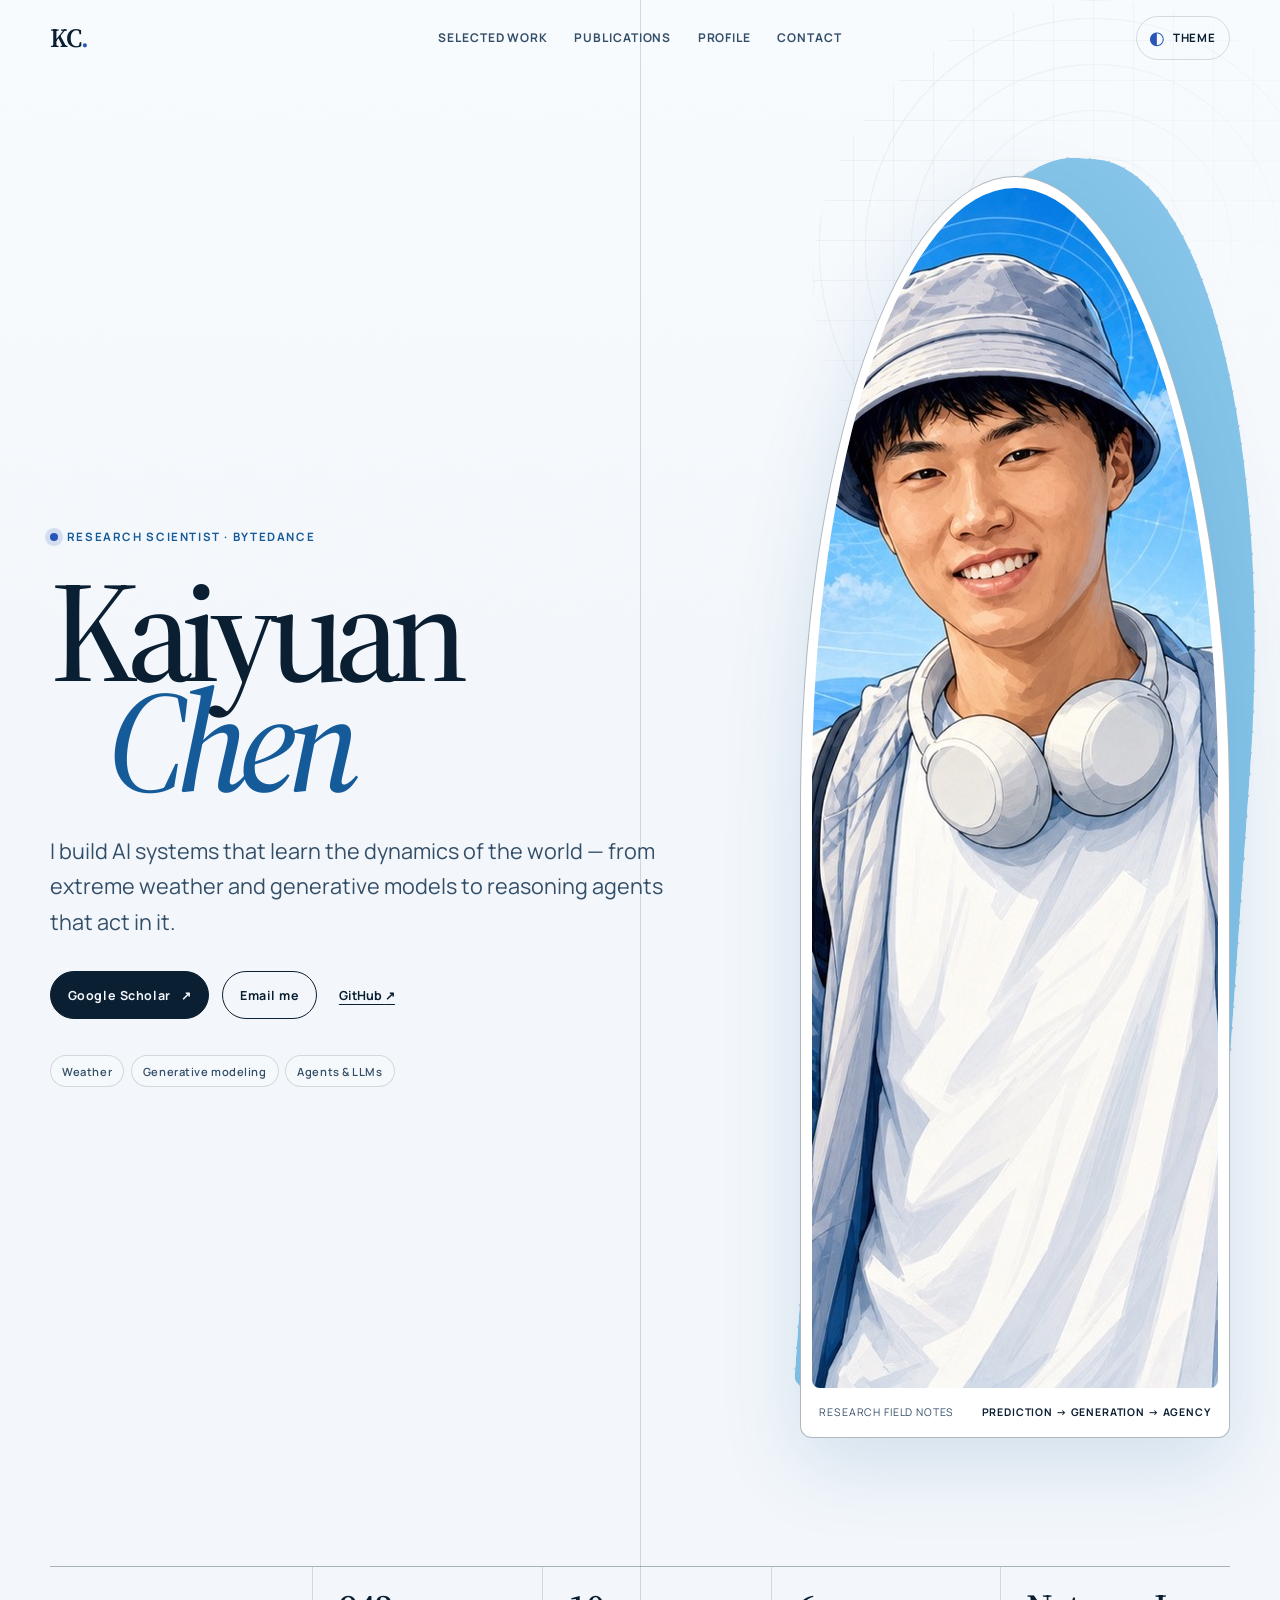
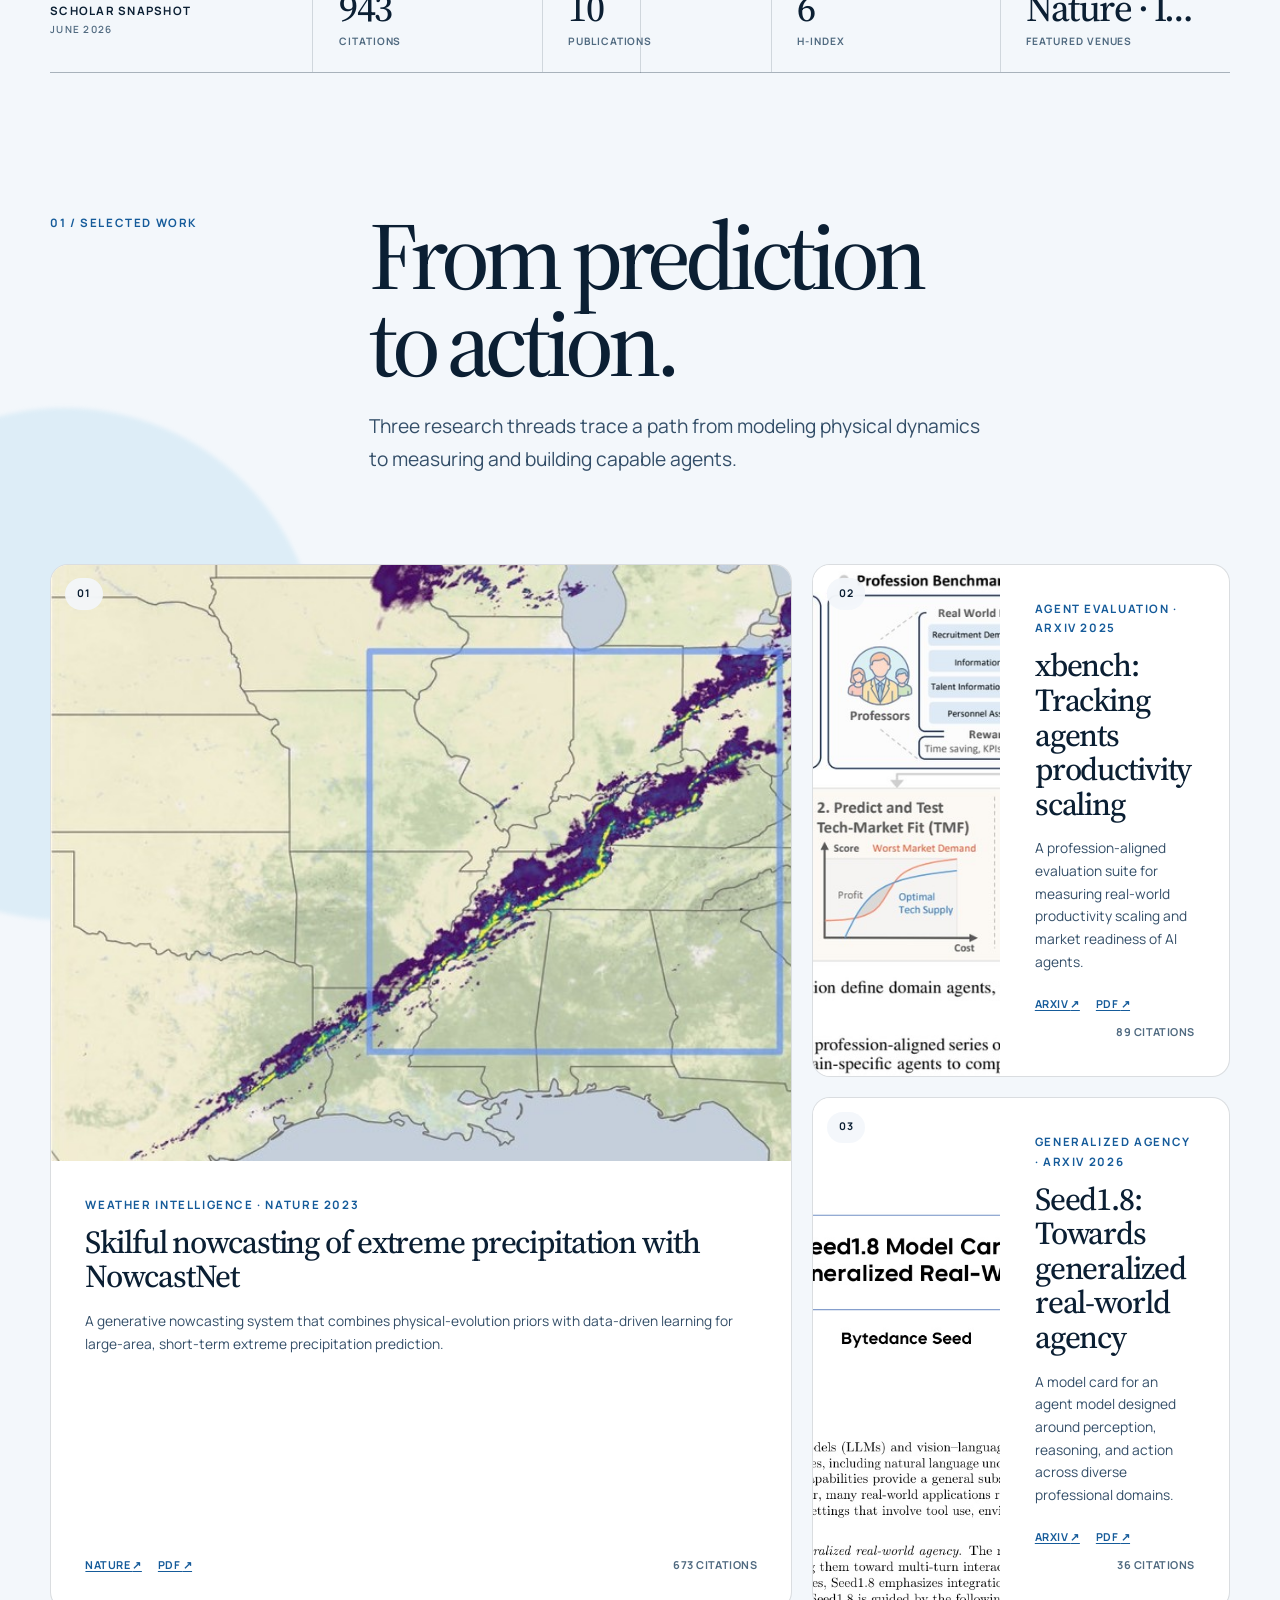
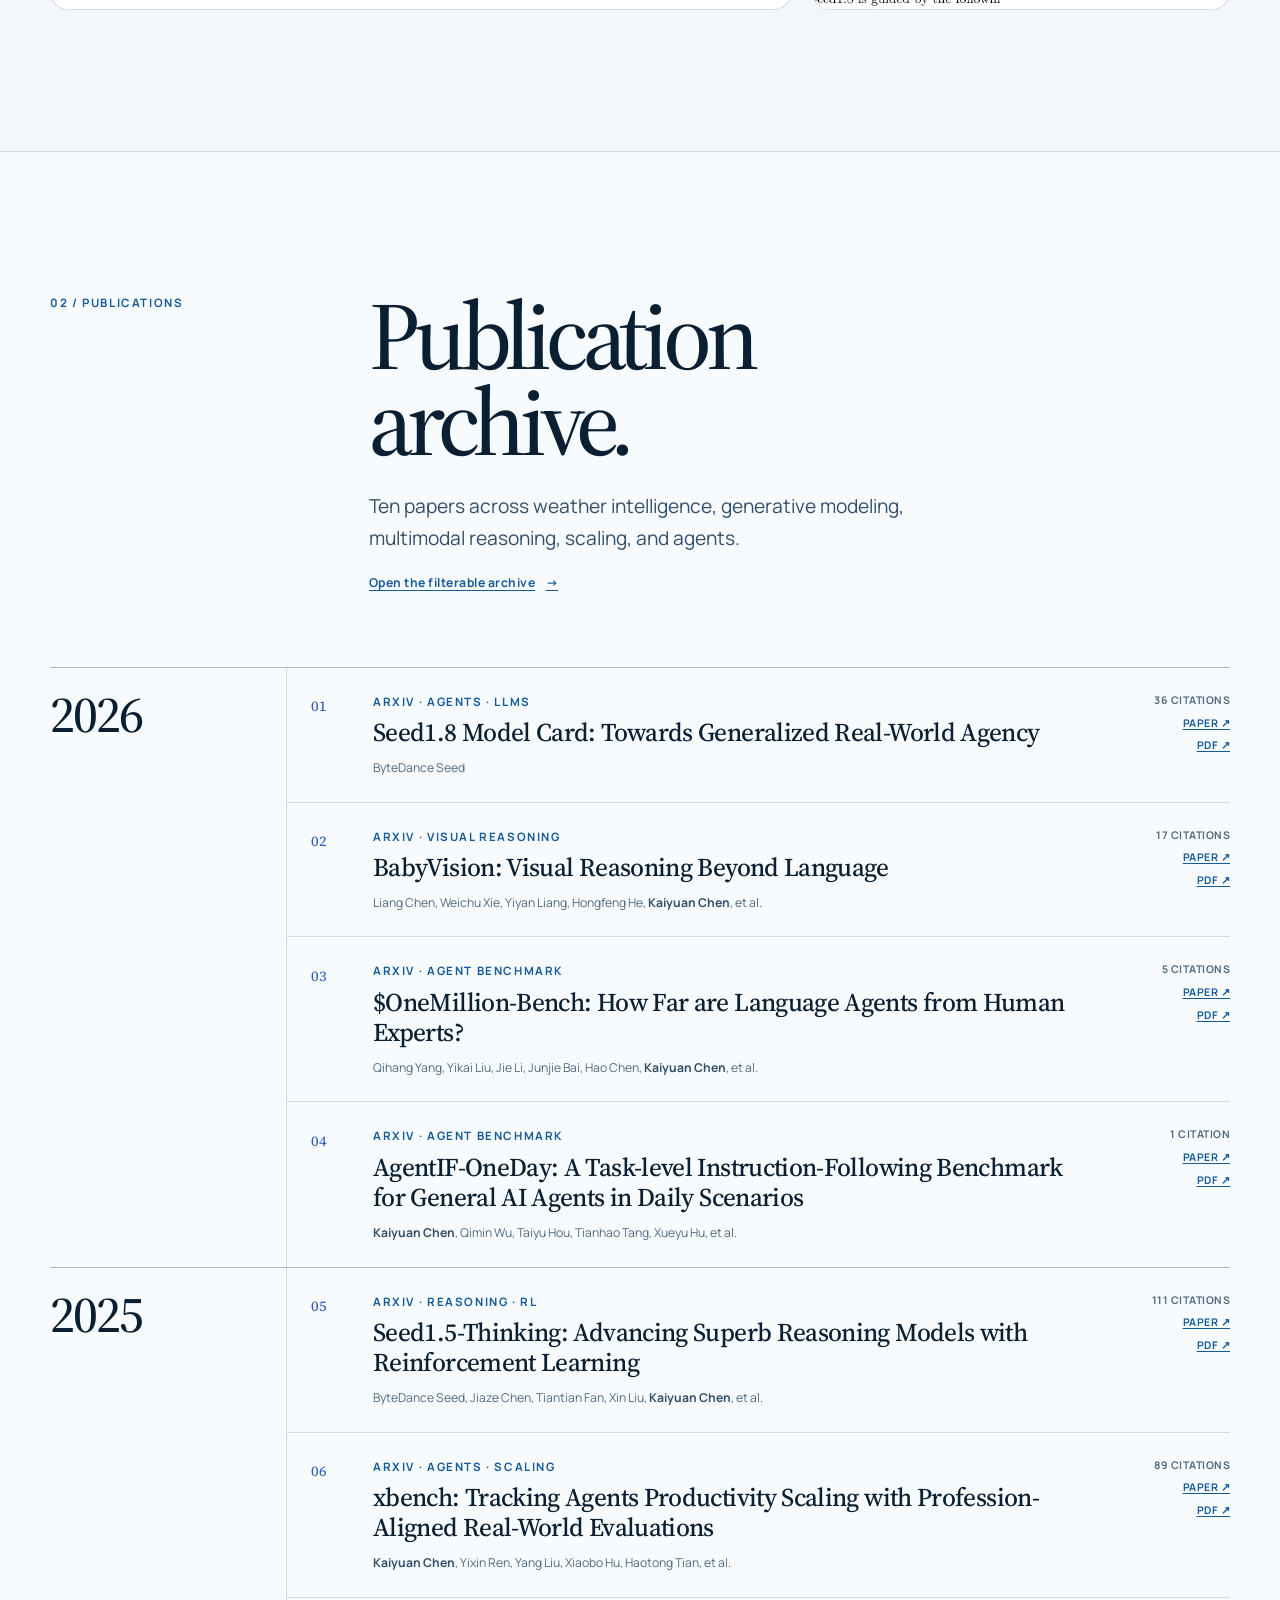
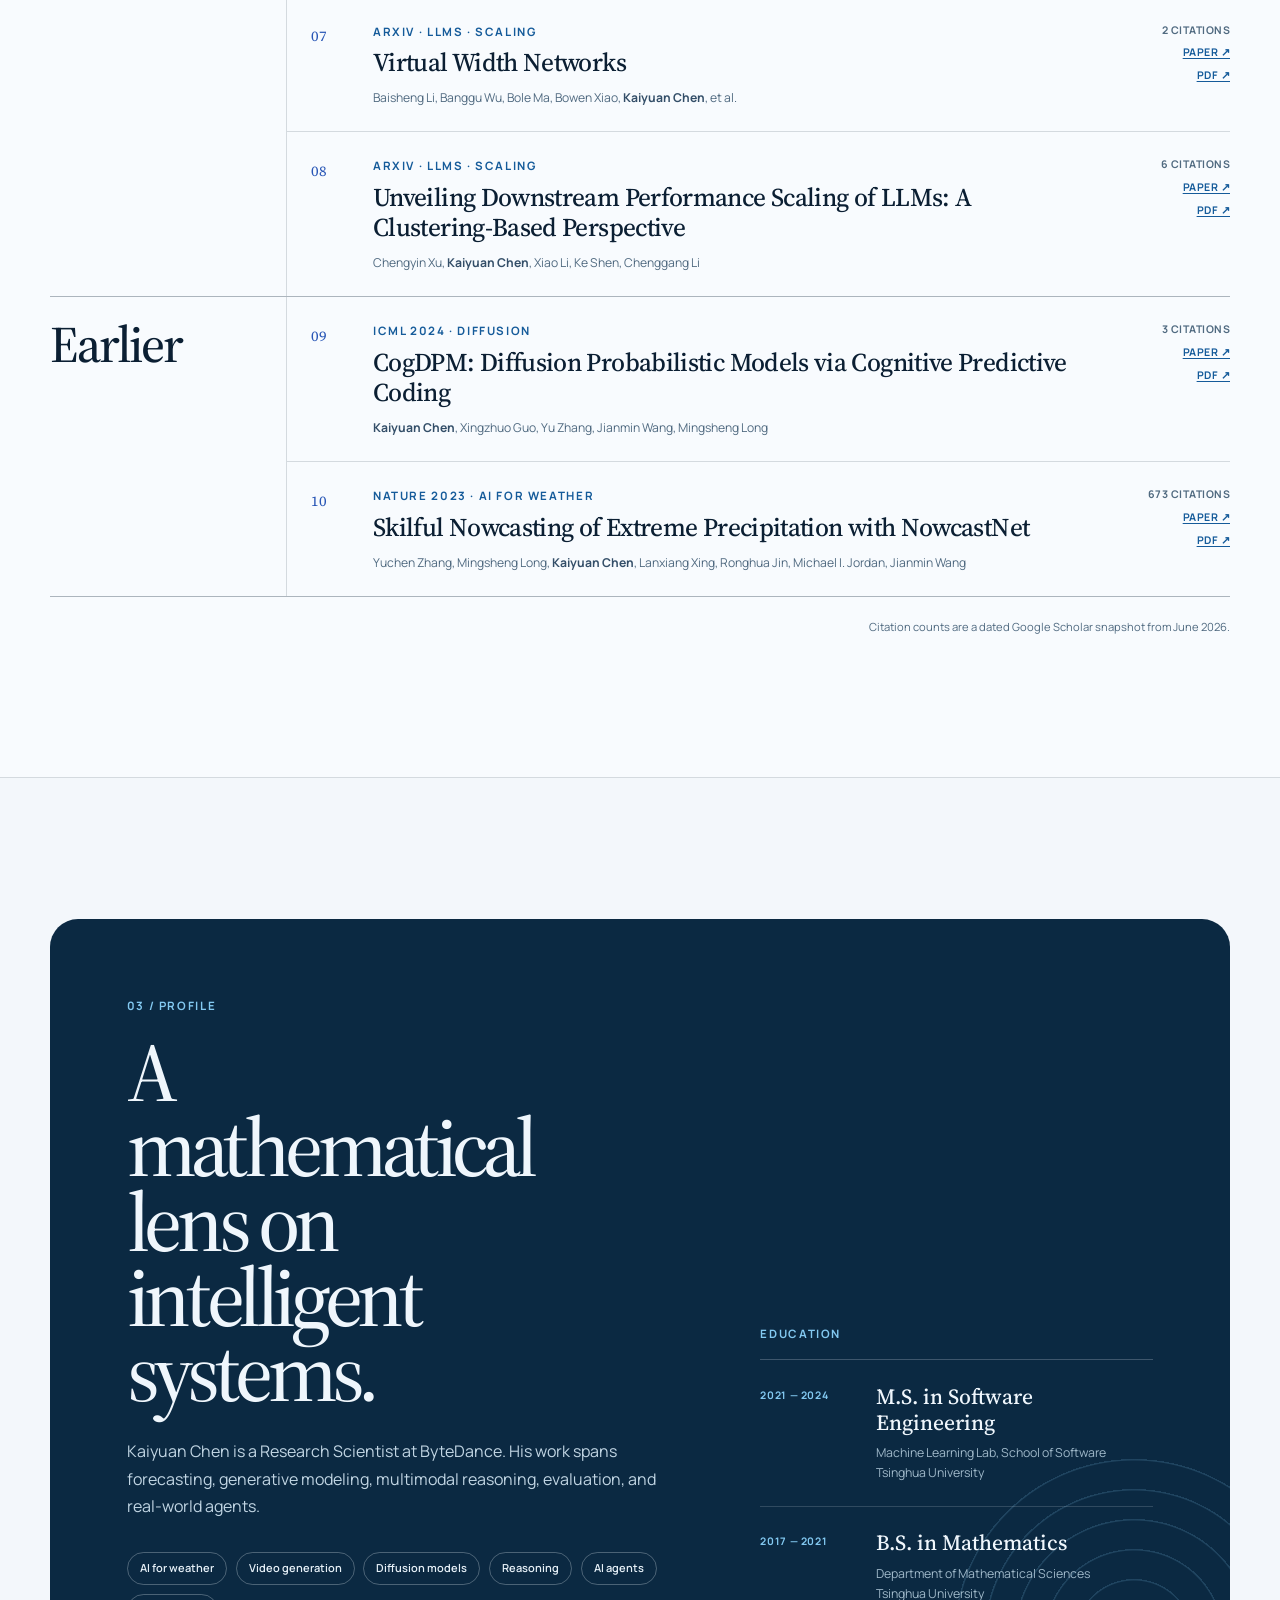
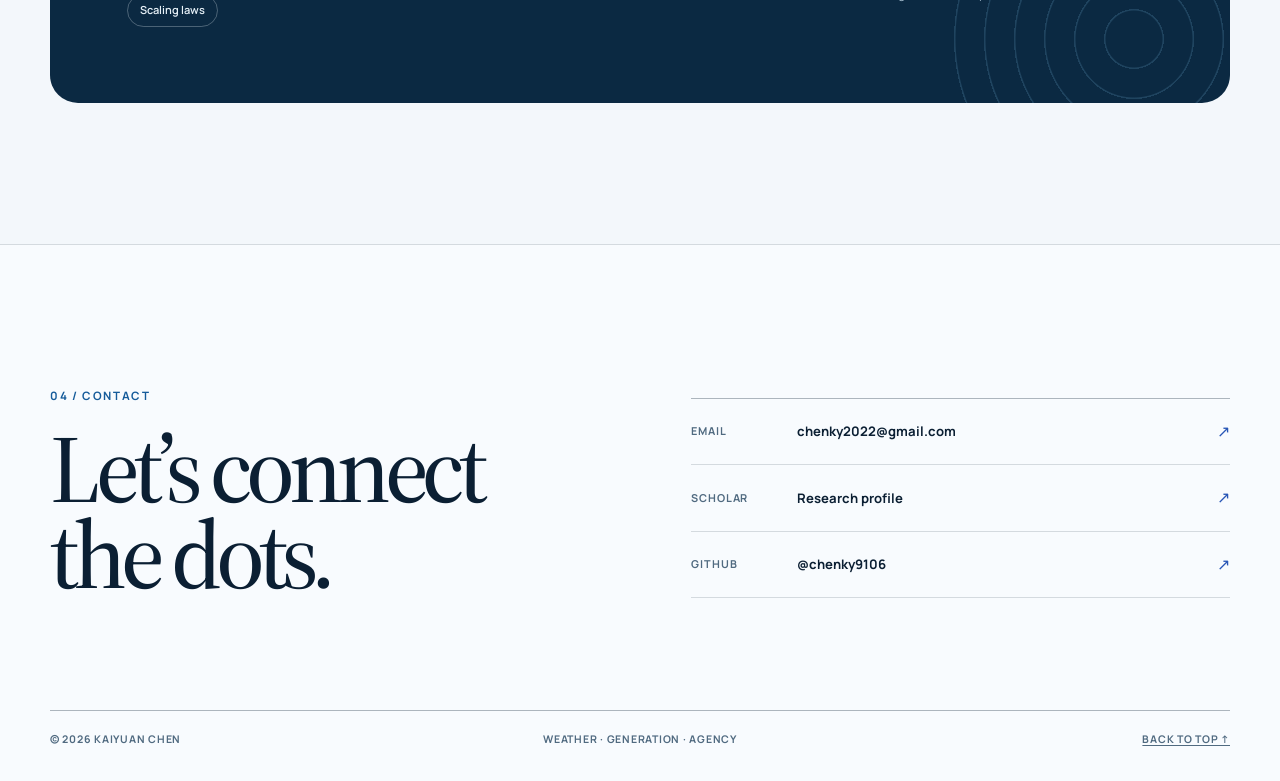
==== commit c3690a90: "Cartoonize portrait and refresh blue palette" ====
--- a/index.html
+++ b/index.html
@@ -3,7 +3,7 @@
 <head>
     <meta charset="utf-8">
     <meta name="viewport" content="width=device-width, initial-scale=1">
-    <meta name="theme-color" content="#f3f0e7">
+    <meta name="theme-color" content="#F3F7FB">
 
     <title>Kaiyuan Chen | AI Systems from Prediction to Action</title>
     <meta name="description" content="Kaiyuan Chen is a research scientist working on AI for weather forecasting, generative modeling, reasoning, and real-world agents.">
@@ -18,20 +18,20 @@
     <meta property="og:description" content="Research across weather forecasting, generative modeling, reasoning, and real-world agents.">
     <meta property="og:url" content="https://chenky9106.github.io/">
     <meta property="og:site_name" content="Kaiyuan Chen">
-    <meta property="og:image" content="https://chenky9106.github.io/assets/site/og-home.png">
+    <meta property="og:image" content="https://chenky9106.github.io/assets/site/og-home.png?v=20260710-blue">
     <meta property="og:image:width" content="1200">
     <meta property="og:image:height" content="630">
     <meta property="og:image:alt" content="Kaiyuan Chen — AI systems from prediction to action">
     <meta name="twitter:card" content="summary_large_image">
     <meta name="twitter:title" content="Kaiyuan Chen | AI Systems from Prediction to Action">
     <meta name="twitter:description" content="Research across weather forecasting, generative modeling, reasoning, and real-world agents.">
-    <meta name="twitter:image" content="https://chenky9106.github.io/assets/site/og-home.png">
+    <meta name="twitter:image" content="https://chenky9106.github.io/assets/site/og-home.png?v=20260710-blue">
 
     <link rel="preconnect" href="https://fonts.googleapis.com">
     <link rel="preconnect" href="https://fonts.gstatic.com" crossorigin>
     <link href="https://fonts.googleapis.com/css2?family=Manrope:wght@400;500;600;700&amp;family=Source+Serif+4:opsz,wght@8..60,500;8..60,600&amp;display=swap" rel="stylesheet">
     <link rel="icon" href="assets/site/favicon.ico?v=20260710" type="image/x-icon">
-    <link rel="stylesheet" href="assets/home.css?v=20260710">
+    <link rel="stylesheet" href="assets/home.css?v=20260710-blue">
 
     <script>
         (function () {
@@ -63,7 +63,7 @@
                     "name": "Kaiyuan Chen",
                     "alternateName": "陈凯源",
                     "url": "https://chenky9106.github.io/",
-                    "image": "https://chenky9106.github.io/assets/images/profile.jpg",
+                    "image": "https://chenky9106.github.io/assets/images/profile-ai-blue.jpg",
                     "jobTitle": "Research Scientist",
                     "worksFor": {
                         "@type": "Organization",
@@ -96,13 +96,13 @@
                     "about": { "@id": "https://chenky9106.github.io/#person" },
                     "primaryImageOfPage": {
                         "@type": "ImageObject",
-                        "url": "https://chenky9106.github.io/assets/site/og-home.png"
+                        "url": "https://chenky9106.github.io/assets/site/og-home.png?v=20260710-blue"
                     }
                 }
             ]
         }
     </script>
-    <script src="assets/home.js?v=20260710" defer></script>
+    <script src="assets/home.js?v=20260710-blue" defer></script>
 </head>
 
 <body>
@@ -157,7 +157,7 @@
                 <div class="hero-visual" data-animate>
                     <div class="portrait-backdrop" aria-hidden="true"></div>
                     <figure class="portrait-card">
-                        <img src="assets/images/profile.jpg" alt="Kaiyuan Chen by the coast" width="294" height="291" fetchpriority="high">
+                        <img src="assets/images/profile-ai-blue.jpg" alt="Stylized cartoon portrait of Kaiyuan Chen" width="1200" height="1200" fetchpriority="high">
                         <figcaption>
                             <span>Research field notes</span>
                             <strong>Prediction → Generation → Agency</strong>
--- a/assets/home.css
+++ b/assets/home.css
@@ -1,20 +1,20 @@
 :root {
     color-scheme: light;
-    --paper: #f3f0e7;
-    --paper-soft: #faf8f1;
-    --paper-raised: #fffdf7;
-    --ink: #0d2522;
-    --ink-soft: #3d5350;
-    --ink-faint: #526763;
-    --teal: #176b60;
-    --teal-bright: #288f80;
-    --sky: #7bc6d7;
-    --coral: #b84a35;
-    --lime: #dbe8a4;
-    --line: rgba(13, 37, 34, 0.16);
-    --line-strong: rgba(13, 37, 34, 0.34);
-    --shadow: 0 26px 80px rgba(13, 37, 34, 0.14);
-    --header-bg: rgba(243, 240, 231, 0.88);
+    --paper: #f3f7fb;
+    --paper-soft: #f8fbfe;
+    --paper-raised: #ffffff;
+    --ink: #0b1f33;
+    --ink-soft: #334e68;
+    --ink-faint: #506a80;
+    --teal: #155b9a;
+    --teal-bright: #2b79b9;
+    --sky: #86c5e9;
+    --coral: #2856b6;
+    --lime: #c9e5f7;
+    --line: rgba(11, 31, 51, 0.15);
+    --line-strong: rgba(11, 31, 51, 0.32);
+    --shadow: 0 26px 80px rgba(21, 91, 154, 0.15);
+    --header-bg: rgba(243, 247, 251, 0.9);
     --serif: "Source Serif 4", Georgia, serif;
     --sans: "Manrope", "Helvetica Neue", Arial, sans-serif;
     --shell: min(1180px, calc(100vw - 48px));
@@ -24,21 +24,21 @@
 
 html[data-theme="dark"] {
     color-scheme: dark;
-    --paper: #0c1d1b;
-    --paper-soft: #102522;
-    --paper-raised: #142d29;
-    --ink: #f4f1e8;
-    --ink-soft: #c0cbc8;
-    --ink-faint: #8fa39f;
-    --teal: #78d2c1;
-    --teal-bright: #9be2d4;
-    --sky: #83cedf;
-    --coral: #ff8a6c;
-    --lime: #dbe8a4;
-    --line: rgba(244, 241, 232, 0.16);
-    --line-strong: rgba(244, 241, 232, 0.34);
+    --paper: #071725;
+    --paper-soft: #0b2032;
+    --paper-raised: #102a40;
+    --ink: #eff6fc;
+    --ink-soft: #bcd0df;
+    --ink-faint: #8faac0;
+    --teal: #72c1ed;
+    --teal-bright: #9dd8f7;
+    --sky: #4d9ed1;
+    --coral: #73a6e8;
+    --lime: #bfddf2;
+    --line: rgba(239, 246, 252, 0.16);
+    --line-strong: rgba(239, 246, 252, 0.34);
     --shadow: 0 28px 90px rgba(0, 0, 0, 0.34);
-    --header-bg: rgba(12, 29, 27, 0.9);
+    --header-bg: rgba(7, 23, 37, 0.9);
 }
 
 *,
@@ -58,7 +58,7 @@
     overflow-x: hidden;
     color: var(--ink);
     background:
-        radial-gradient(circle at 10% -10%, rgba(123, 198, 215, 0.21), transparent 27rem),
+        radial-gradient(circle at 10% -10%, rgba(134, 197, 233, 0.24), transparent 27rem),
         linear-gradient(180deg, var(--paper-soft), var(--paper) 42rem);
     font-family: var(--sans);
     font-size: 16px;
@@ -69,7 +69,7 @@
 
 html[data-theme="dark"] body {
     background:
-        radial-gradient(circle at 10% -10%, rgba(123, 198, 215, 0.11), transparent 27rem),
+        radial-gradient(circle at 10% -10%, rgba(77, 158, 209, 0.14), transparent 27rem),
         linear-gradient(180deg, var(--paper-soft), var(--paper) 42rem);
 }
 
@@ -120,7 +120,7 @@
 }
 
 ::selection {
-    color: #0d2522;
+    color: #0b1f33;
     background: var(--lime);
 }
 
@@ -136,7 +136,7 @@
     left: 0.75rem;
     padding: 0.7rem 1rem;
     color: #fff;
-    background: #0d2522;
+    background: #0b1f33;
     border-radius: 999px;
     transform: translateY(-160%);
     transition: transform 160ms ease;
@@ -160,7 +160,7 @@
 .site-header[data-menu-open="true"] {
     background: var(--header-bg);
     border-bottom-color: var(--line);
-    box-shadow: 0 10px 40px rgba(13, 37, 34, 0.06);
+    box-shadow: 0 10px 40px rgba(21, 91, 154, 0.08);
     backdrop-filter: blur(18px);
     -webkit-backdrop-filter: blur(18px);
 }
@@ -362,7 +362,7 @@
     height: 8px;
     background: var(--coral);
     border-radius: 50%;
-    box-shadow: 0 0 0 5px rgba(230, 107, 78, 0.13);
+    box-shadow: 0 0 0 5px rgba(40, 86, 182, 0.16);
 }
 
 .hero h1 {
@@ -480,7 +480,7 @@
     left: 2.25rem;
     background:
         linear-gradient(var(--sky), var(--sky)) padding-box,
-        repeating-linear-gradient(135deg, transparent 0 13px, rgba(13, 37, 34, 0.22) 14px 15px) border-box;
+        repeating-linear-gradient(135deg, transparent 0 13px, rgba(11, 31, 51, 0.22) 14px 15px) border-box;
     border: 1px solid transparent;
     border-radius: 48% 48% 10px 10px;
     transform: rotate(4deg);
@@ -494,7 +494,7 @@
     border: 1px solid var(--line-strong);
     border-radius: 50% 50% 12px 12px;
     box-shadow: var(--shadow);
-    transform: rotate(-2deg);
+    transform: none;
 }
 
 .portrait-card img {
@@ -502,7 +502,7 @@
     aspect-ratio: 1 / 1;
     object-fit: cover;
     border-radius: 50% 50% 8px 8px;
-    filter: saturate(0.84) contrast(1.03);
+    filter: none;
 }
 
 .portrait-card figcaption {
@@ -650,14 +650,14 @@
     left: -12rem;
     width: 32rem;
     height: 32rem;
-    background: rgba(219, 232, 164, 0.2);
+    background: rgba(134, 197, 233, 0.2);
     border-radius: 50%;
     content: "";
     filter: blur(2px);
 }
 
 html[data-theme="dark"] .work-section::before {
-    background: rgba(123, 198, 215, 0.06);
+    background: rgba(77, 158, 209, 0.08);
 }
 
 .work-grid {
@@ -689,7 +689,7 @@
 
 .work-card:hover {
     border-color: var(--line-strong);
-    box-shadow: 0 20px 60px rgba(13, 37, 34, 0.1);
+    box-shadow: 0 20px 60px rgba(21, 91, 154, 0.12);
     transform: translateY(-3px);
 }
 
@@ -698,7 +698,7 @@
     display: block;
     min-height: 100%;
     overflow: hidden;
-    background: #d7e1dc;
+    background: #d9e6f0;
 }
 
 .work-image:focus-visible {
@@ -726,8 +726,8 @@
     left: 0.85rem;
     min-width: 2.4rem;
     padding: 0.42rem 0.5rem;
-    color: #0d2522;
-    background: rgba(243, 240, 231, 0.9);
+    color: #0b1f33;
+    background: rgba(243, 247, 251, 0.92);
     border-radius: 999px;
     font-size: 0.66rem;
     font-weight: 700;
@@ -852,7 +852,7 @@
 }
 
 .publication-item:hover {
-    background: rgba(123, 198, 215, 0.08);
+    background: rgba(134, 197, 233, 0.1);
 }
 
 .publication-index {
@@ -923,8 +923,8 @@
     gap: clamp(3rem, 8vw, 7rem);
     overflow: hidden;
     padding: clamp(2.5rem, 6vw, 5rem);
-    color: #f4f1e8;
-    background: #0d2522;
+    color: #eff6fc;
+    background: #0b2942;
     border-radius: 28px;
 }
 
@@ -936,7 +936,7 @@
     height: 24rem;
     opacity: 0.35;
     background:
-        repeating-radial-gradient(circle, transparent 0 28px, rgba(123, 198, 215, 0.48) 29px 30px);
+        repeating-radial-gradient(circle, transparent 0 28px, rgba(131, 201, 241, 0.48) 29px 30px);
     border-radius: 50%;
     content: "";
 }
@@ -949,20 +949,20 @@
 
 .profile-intro .section-index,
 .profile-panel .education-label {
-    color: #83cedf;
+    color: #83c9f1;
 }
 
 .profile-intro h2 {
     max-width: 8.5ch;
     margin-top: 1.25rem;
-    color: #f4f1e8;
+    color: #eff6fc;
     font-size: clamp(3.3rem, 6.5vw, 5.9rem);
 }
 
 .profile-intro > p:not(.section-index) {
     max-width: 620px;
     margin: 1.8rem 0 0;
-    color: #c0cbc8;
+    color: #c1d5e3;
     font-size: 1rem;
 }
 
@@ -975,8 +975,8 @@
 
 .profile-topics span {
     padding: 0.38rem 0.75rem;
-    color: #e8edeb;
-    border: 1px solid rgba(244, 241, 232, 0.28);
+    color: #e7f1f8;
+    border: 1px solid rgba(239, 246, 252, 0.28);
     border-radius: 999px;
     font-size: 0.69rem;
     font-weight: 600;
@@ -988,7 +988,7 @@
 
 .education-label {
     padding-bottom: 1rem;
-    border-bottom: 1px solid rgba(244, 241, 232, 0.22);
+    border-bottom: 1px solid rgba(239, 246, 252, 0.22);
 }
 
 .education article {
@@ -996,7 +996,7 @@
     grid-template-columns: 100px 1fr;
     gap: 1rem;
     padding: 1.45rem 0;
-    border-bottom: 1px solid rgba(244, 241, 232, 0.16);
+    border-bottom: 1px solid rgba(239, 246, 252, 0.16);
 }
 
 .education article:last-child {
@@ -1005,7 +1005,7 @@
 
 .education-date {
     margin: 0.2rem 0 0;
-    color: #83cedf;
+    color: #83c9f1;
     font-size: 0.65rem;
     font-weight: 700;
     letter-spacing: 0.06em;
@@ -1013,7 +1013,7 @@
 
 .education h3 {
     margin: 0;
-    color: #f4f1e8;
+    color: #eff6fc;
     font-family: var(--serif);
     font-size: 1.35rem;
     font-weight: 500;
@@ -1022,7 +1022,7 @@
 
 .education article div p {
     margin: 0.5rem 0 0;
-    color: #9eafab;
+    color: #9fb8c9;
     font-size: 0.77rem;
     line-height: 1.6;
 }
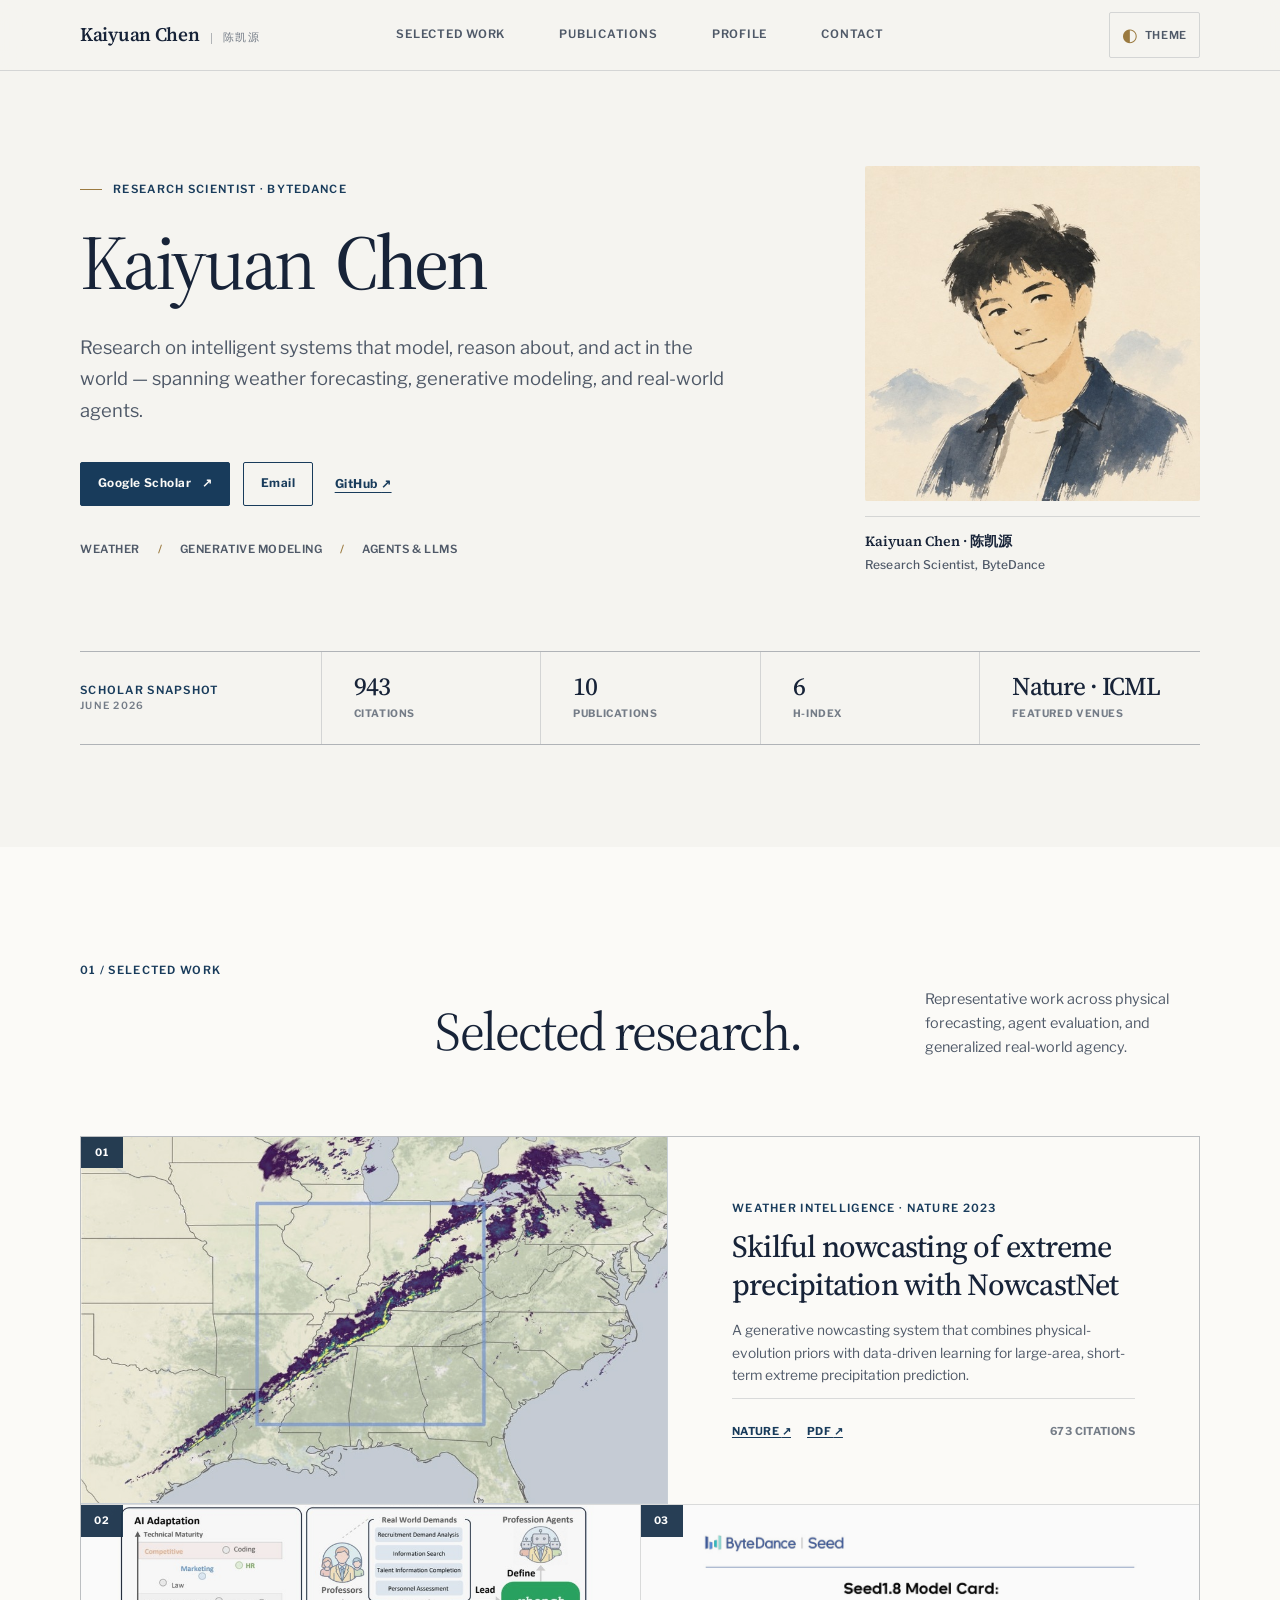
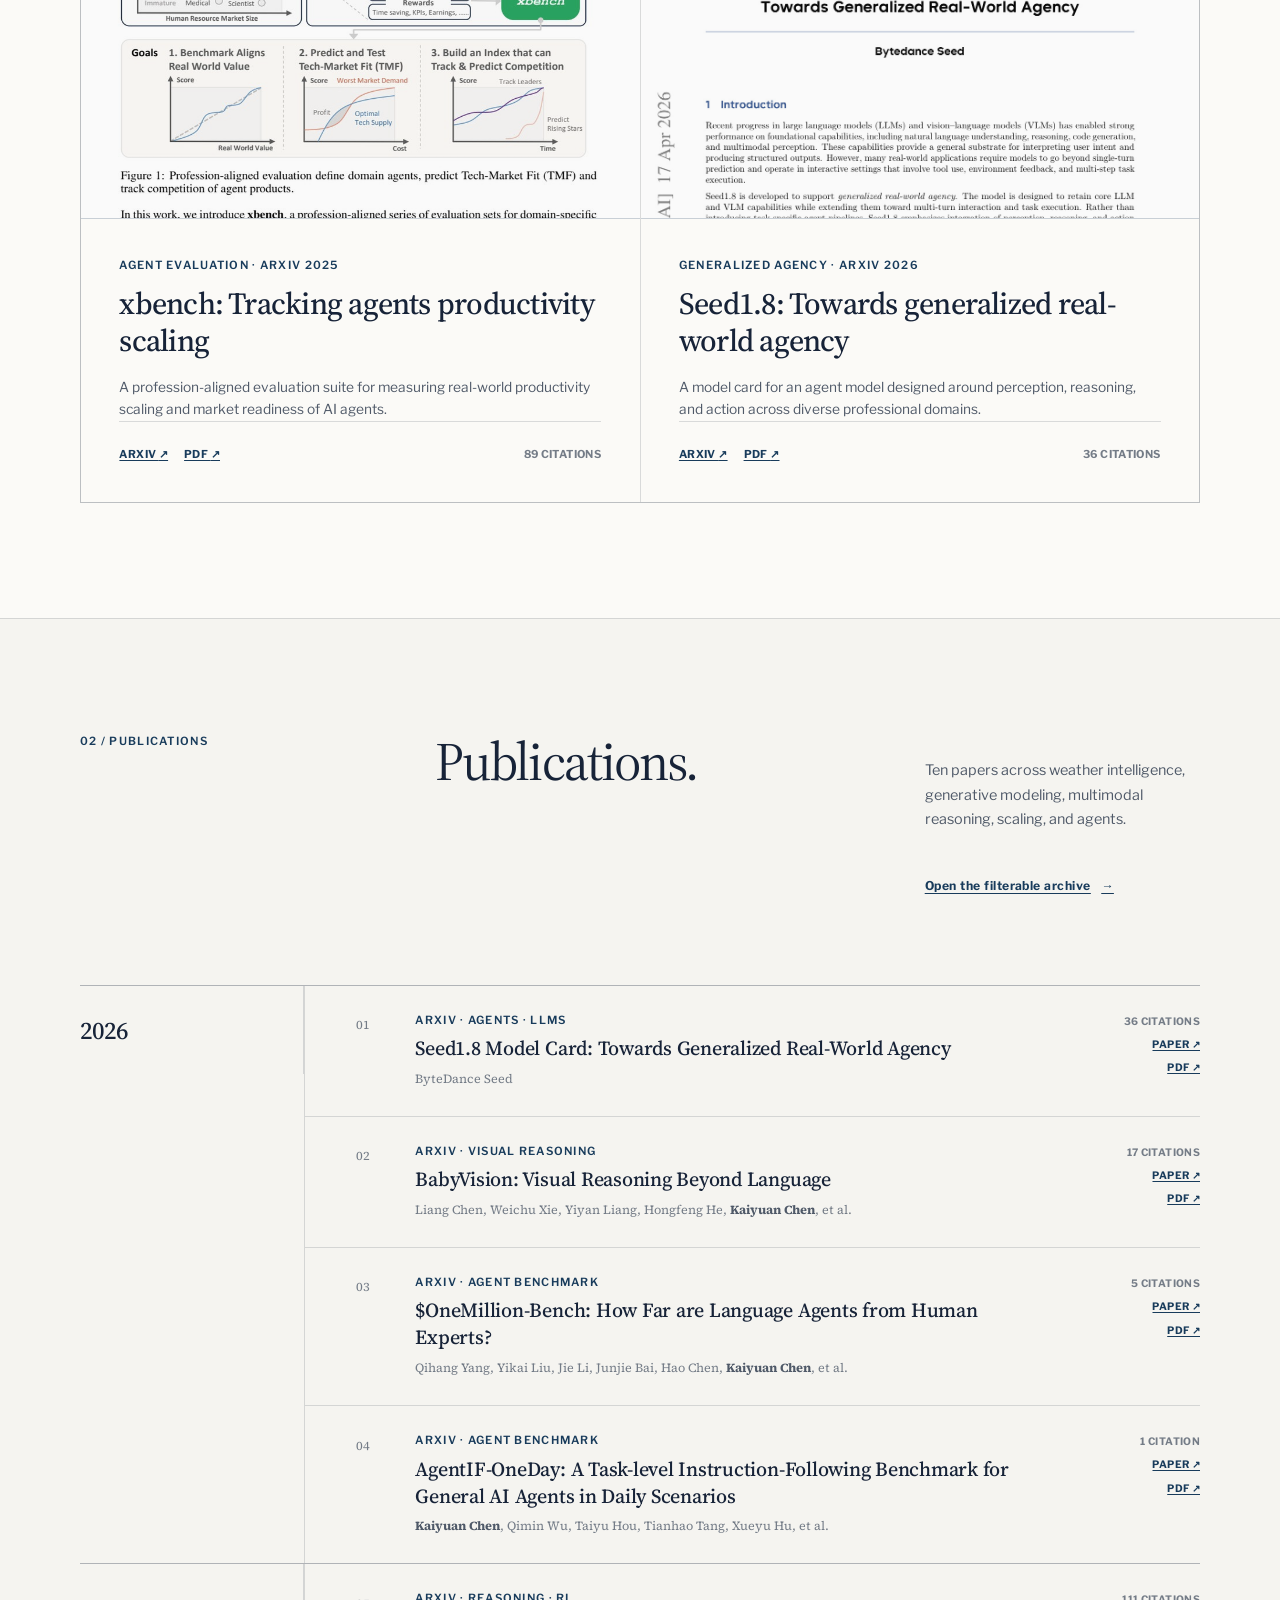
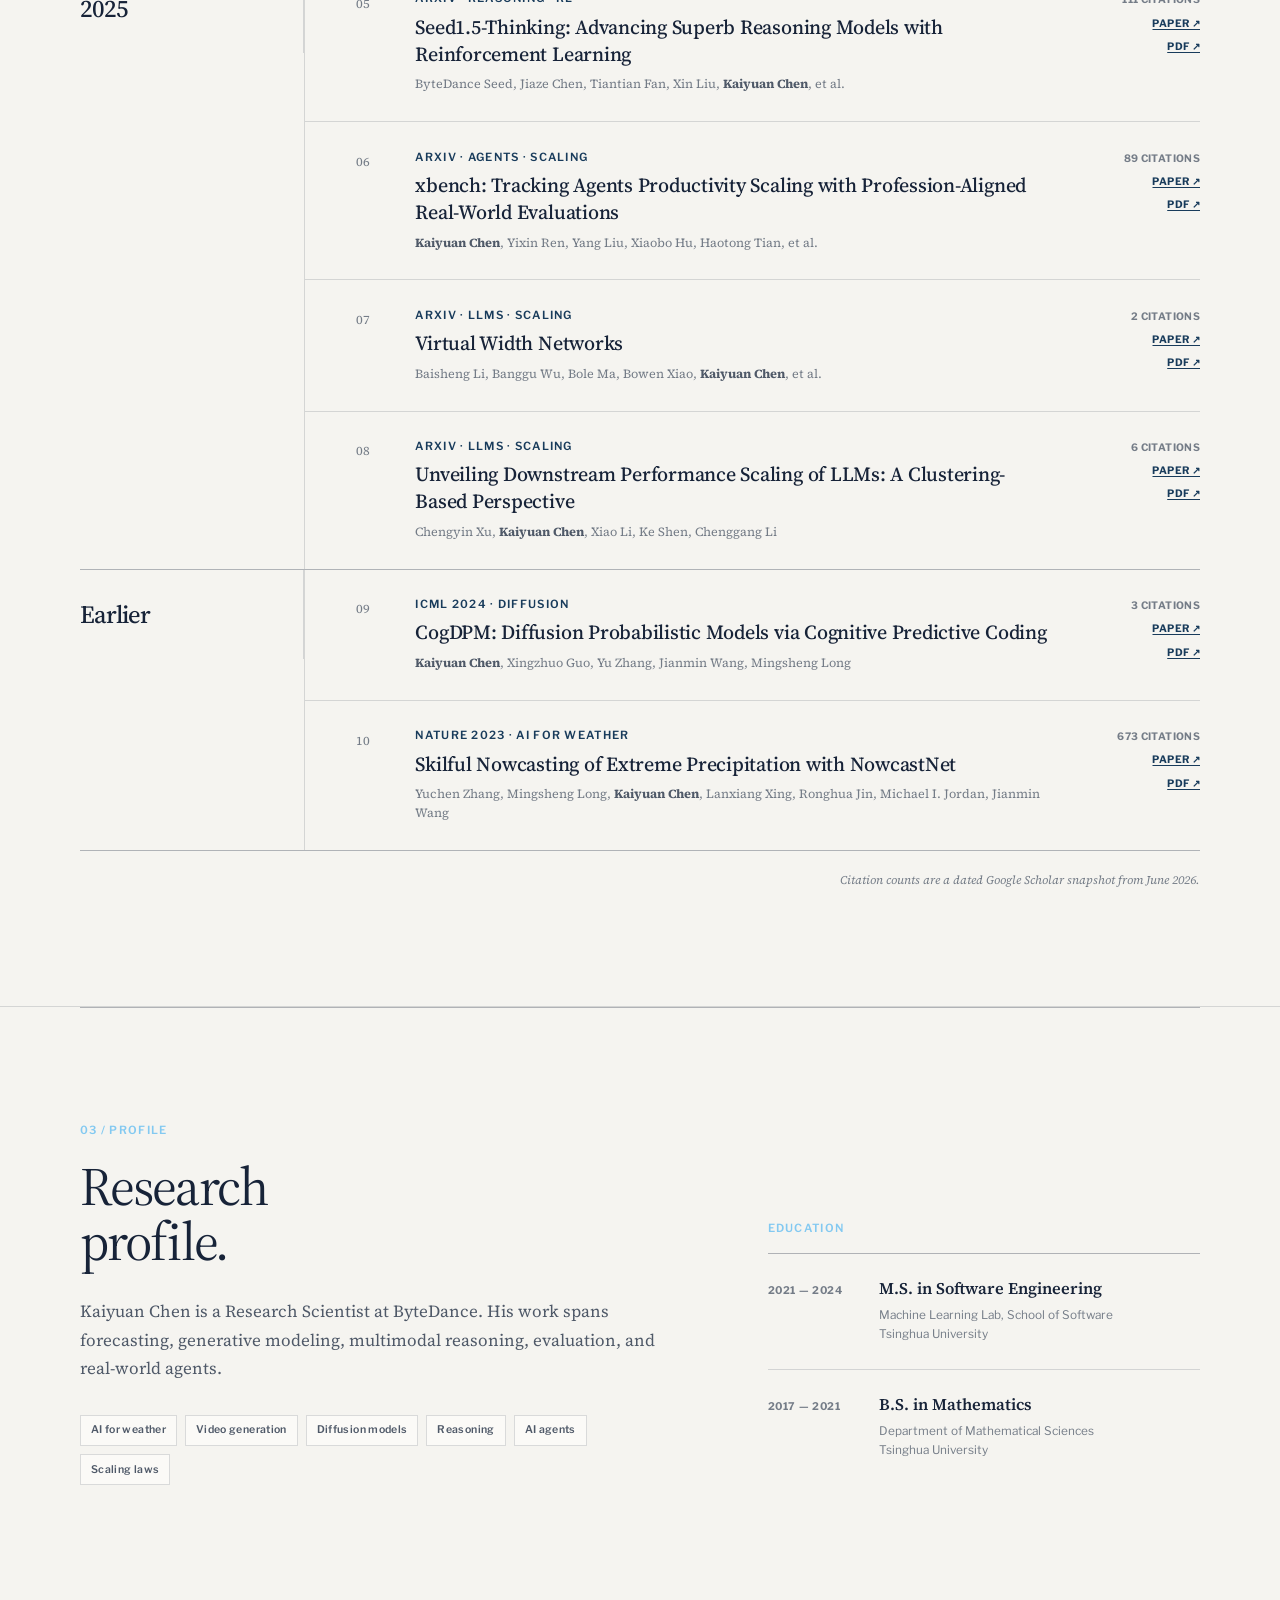
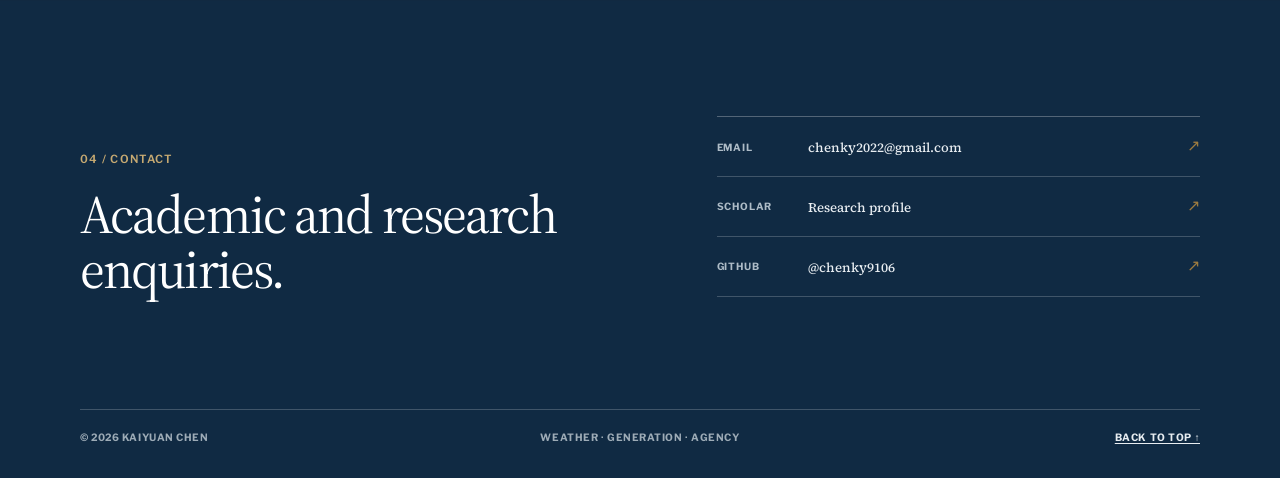
==== commit 4f399e33: "Refine homepage styling and add expressive ink portrait" ====
--- a/index.html
+++ b/index.html
@@ -3,7 +3,7 @@
 <head>
     <meta charset="utf-8">
     <meta name="viewport" content="width=device-width, initial-scale=1">
-    <meta name="theme-color" content="#F3F7FB">
+    <meta name="theme-color" content="#F5F4F0">
 
     <title>Kaiyuan Chen | AI Systems from Prediction to Action</title>
     <meta name="description" content="Kaiyuan Chen is a research scientist working on AI for weather forecasting, generative modeling, reasoning, and real-world agents.">
@@ -29,9 +29,9 @@
 
     <link rel="preconnect" href="https://fonts.googleapis.com">
     <link rel="preconnect" href="https://fonts.gstatic.com" crossorigin>
-    <link href="https://fonts.googleapis.com/css2?family=Manrope:wght@400;500;600;700&amp;family=Source+Serif+4:opsz,wght@8..60,500;8..60,600&amp;display=swap" rel="stylesheet">
+    <link href="https://fonts.googleapis.com/css2?family=Libre+Franklin:wght@400;500;600;700&amp;family=Source+Serif+4:opsz,wght@8..60,400;8..60,500;8..60,600&amp;display=swap" rel="stylesheet">
     <link rel="icon" href="assets/site/favicon.ico?v=20260710" type="image/x-icon">
-    <link rel="stylesheet" href="assets/home.css?v=20260710-blue">
+    <link rel="stylesheet" href="assets/home-formal.css?v=20260905-portrait">
 
     <script>
         (function () {
@@ -63,7 +63,7 @@
                     "name": "Kaiyuan Chen",
                     "alternateName": "陈凯源",
                     "url": "https://chenky9106.github.io/",
-                    "image": "https://chenky9106.github.io/assets/images/profile-ai-blue.jpg",
+                    "image": "https://chenky9106.github.io/assets/images/profile-xieyi-web.jpg",
                     "jobTitle": "Research Scientist",
                     "worksFor": {
                         "@type": "Organization",
@@ -102,7 +102,7 @@
             ]
         }
     </script>
-    <script src="assets/home.js?v=20260710-blue" defer></script>
+    <script src="assets/home.js?v=20260829" defer></script>
 </head>
 
 <body>
@@ -111,7 +111,7 @@
     <header class="site-header" data-header>
         <div class="shell nav-shell">
             <a class="brand" href="#top" aria-label="Kaiyuan Chen, home">
-                <span>KC</span><span class="brand-dot" aria-hidden="true">.</span>
+                <span>Kaiyuan Chen</span><span class="brand-dot" aria-hidden="true">陈凯源</span>
             </a>
 
             <nav class="site-nav" aria-label="Primary navigation">
@@ -141,14 +141,14 @@
             <div class="hero-field" aria-hidden="true"></div>
             <div class="shell hero-grid">
                 <div class="hero-copy">
-                    <p class="eyebrow"><span class="signal-dot" aria-hidden="true"></span>Research scientist · ByteDance</p>
+                    <p class="eyebrow"><span class="signal-dot" aria-hidden="true"></span>Research Scientist · ByteDance</p>
                     <h1 id="hero-title"><span>Kaiyuan</span> <em>Chen</em></h1>
                     <p class="hero-statement">
-                        I build AI systems that learn the dynamics of the world — from extreme weather and generative models to reasoning agents that act in it.
+                        Research on intelligent systems that model, reason about, and act in the world — spanning weather forecasting, generative modeling, and real-world agents.
                     </p>
                     <div class="hero-actions" aria-label="Profile links">
                         <a class="button button-primary" href="https://scholar.google.com/citations?user=1bKT6toAAAAJ&amp;hl=en" target="_blank" rel="noopener noreferrer">Google Scholar <span aria-hidden="true">↗</span></a>
-                        <a class="button button-secondary" href="mailto:chenky2022@gmail.com">Email me</a>
+                        <a class="button button-secondary" href="mailto:chenky2022@gmail.com">Email</a>
                         <a class="text-link" href="https://github.com/chenky9106" target="_blank" rel="noopener noreferrer">GitHub <span aria-hidden="true">↗</span></a>
                     </div>
                     <p class="hero-domains"><span>Weather</span><span>Generative modeling</span><span>Agents &amp; LLMs</span></p>
@@ -157,13 +157,17 @@
                 <div class="hero-visual" data-animate>
                     <div class="portrait-backdrop" aria-hidden="true"></div>
                     <figure class="portrait-card">
-                        <img src="assets/images/profile-ai-blue.jpg" alt="Stylized cartoon portrait of Kaiyuan Chen" width="1200" height="1200" fetchpriority="high">
+                        <img src="assets/images/profile-xieyi-web.jpg"
+                             srcset="assets/images/profile-xieyi-small.jpg 480w, assets/images/profile-xieyi-web.jpg 960w"
+                             sizes="(max-width: 425px) calc(100vw - 30px), 390px"
+                             alt="Expressive ink-and-watercolor portrait of Kaiyuan Chen"
+                             width="960" height="960" fetchpriority="high">
                         <figcaption>
-                            <span>Research field notes</span>
-                            <strong>Prediction → Generation → Agency</strong>
+                            <span>Kaiyuan Chen · 陈凯源</span>
+                            <strong>Research Scientist, ByteDance</strong>
                         </figcaption>
                     </figure>
-                    <p class="coordinate-note" aria-hidden="true">AI / EARTH / SYSTEMS<br>FIELD LOG · 2026</p>
+                    <p class="coordinate-note" aria-hidden="true">Artificial Intelligence<br>Forecasting · Reasoning · Agency</p>
                 </div>
             </div>
 
@@ -183,8 +187,8 @@
                 <header class="section-heading" data-animate>
                     <p class="section-index">01 / Selected work</p>
                     <div>
-                        <h2 id="work-title">From prediction<br>to action.</h2>
-                        <p>Three research threads trace a path from modeling physical dynamics to measuring and building capable agents.</p>
+                        <h2 id="work-title">Selected research.</h2>
+                        <p>Representative work across physical forecasting, agent evaluation, and generalized real-world agency.</p>
                     </div>
                 </header>
 
@@ -248,7 +252,7 @@
                 <header class="section-heading publication-heading" data-animate>
                     <p class="section-index">02 / Publications</p>
                     <div>
-                        <h2 id="publications-title">Publication<br>archive.</h2>
+                        <h2 id="publications-title">Publications.</h2>
                         <p>Ten papers across weather intelligence, generative modeling, multimodal reasoning, scaling, and agents.</p>
                         <a class="archive-link" href="pages/publications.html">Open the filterable archive <span aria-hidden="true">→</span></a>
                     </div>
@@ -411,7 +415,7 @@
             <div class="shell profile-panel">
                 <div class="profile-intro" data-animate>
                     <p class="section-index">03 / Profile</p>
-                    <h2 id="profile-title">A mathematical lens on intelligent systems.</h2>
+                    <h2 id="profile-title">Research profile.</h2>
                     <p>Kaiyuan Chen is a Research Scientist at ByteDance. His work spans forecasting, generative modeling, multimodal reasoning, evaluation, and real-world agents.</p>
                     <div class="profile-topics" aria-label="Research interests">
                         <span>AI for weather</span>
@@ -448,7 +452,7 @@
         <div class="shell footer-grid">
             <div>
                 <p class="footer-kicker">04 / Contact</p>
-                <h2>Let’s connect<br>the dots.</h2>
+                <h2>Academic and research enquiries.</h2>
             </div>
             <div class="footer-links">
                 <a href="mailto:chenky2022@gmail.com"><span>Email</span><strong>chenky2022@gmail.com</strong><span aria-hidden="true">↗</span></a>
--- a/assets/home-formal.css
+++ b/assets/home-formal.css
@@ -0,0 +1,998 @@
+@import url("home.css?v=20260710-blue");
+
+:root {
+    --paper: #f5f4f0;
+    --paper-soft: #f5f4f0;
+    --paper-raised: #fbfaf7;
+    --ink: #172338;
+    --ink-soft: #4f5968;
+    --ink-faint: #747c87;
+    --teal: #183b5b;
+    --teal-bright: #244f73;
+    --sky: #8aa4b9;
+    --coral: #9b7a40;
+    --lime: #e7edf2;
+    --line: rgba(23, 35, 56, 0.15);
+    --line-strong: rgba(23, 35, 56, 0.31);
+    --shadow: 0 22px 65px rgba(24, 40, 57, 0.11);
+    --header-bg: rgba(245, 244, 240, 0.94);
+    --serif: "Source Serif 4", Georgia, "Times New Roman", serif;
+    --sans: "Libre Franklin", "Helvetica Neue", Arial, sans-serif;
+    --shell: min(1120px, calc(100vw - 56px));
+    --section-space: clamp(5.25rem, 9vw, 8rem);
+}
+
+html[data-theme="dark"] {
+    --paper: #101720;
+    --paper-soft: #101720;
+    --paper-raised: #161f2a;
+    --ink: #edf1f4;
+    --ink-soft: #bdc5cc;
+    --ink-faint: #919ca6;
+    --teal: #9ebbd0;
+    --teal-bright: #bed1df;
+    --sky: #7898ae;
+    --coral: #c6a66c;
+    --lime: #1b2a37;
+    --line: rgba(237, 241, 244, 0.16);
+    --line-strong: rgba(237, 241, 244, 0.32);
+    --shadow: 0 24px 70px rgba(0, 0, 0, 0.3);
+    --header-bg: rgba(16, 23, 32, 0.94);
+}
+
+body,
+html[data-theme="dark"] body {
+    background: var(--paper);
+    font-family: var(--sans);
+    line-height: 1.68;
+}
+
+body::before {
+    display: none;
+}
+
+.site-header {
+    border-bottom: 1px solid var(--line);
+    background: var(--header-bg);
+    backdrop-filter: blur(14px);
+    -webkit-backdrop-filter: blur(14px);
+}
+
+.site-header.is-scrolled,
+.site-header[data-menu-open="true"] {
+    border-color: var(--line);
+    background: var(--header-bg);
+    box-shadow: 0 6px 24px rgba(17, 30, 43, 0.04);
+    backdrop-filter: blur(14px);
+}
+
+.nav-shell {
+    min-height: 70px;
+}
+
+.brand {
+    display: inline-flex;
+    align-items: baseline;
+    gap: 0.7rem;
+    font-family: var(--serif);
+    font-size: 1.2rem;
+    font-weight: 600;
+    letter-spacing: -0.015em;
+}
+
+.brand-dot {
+    padding-left: 0.7rem;
+    border-left: 1px solid var(--line-strong);
+    color: var(--ink-faint);
+    font-family: var(--sans);
+    font-size: 0.66rem;
+    font-weight: 500;
+    letter-spacing: 0.14em;
+}
+
+.nav-links {
+    gap: clamp(1.15rem, 2.5vw, 2.2rem);
+}
+
+.nav-links a {
+    color: var(--ink-soft);
+    font-size: 0.72rem;
+    font-weight: 600;
+    letter-spacing: 0.065em;
+    text-transform: uppercase;
+}
+
+.nav-links a::after {
+    height: 1px;
+    background: var(--coral);
+}
+
+.nav-actions {
+    margin-left: 2rem;
+}
+
+.theme-toggle,
+.menu-toggle {
+    min-height: 36px;
+    padding: 0.45rem 0.75rem;
+    border-color: var(--line);
+    border-radius: 2px;
+    color: var(--ink-soft);
+    background: transparent;
+    box-shadow: none;
+}
+
+.theme-toggle:hover,
+.menu-toggle:hover {
+    border-color: var(--line-strong);
+    color: var(--ink);
+    background: var(--paper-raised);
+    transform: none;
+}
+
+.theme-icon {
+    color: var(--coral);
+}
+
+.theme-label,
+.menu-toggle span:first-child {
+    font-size: 0.68rem;
+    font-weight: 600;
+    letter-spacing: 0.06em;
+    text-transform: uppercase;
+}
+
+.hero {
+    min-height: auto;
+    padding-top: clamp(9rem, 13vw, 10.5rem);
+    padding-bottom: clamp(4.5rem, 8vw, 6.5rem);
+}
+
+.hero::before {
+    display: none;
+}
+
+.hero-field {
+    display: none;
+}
+
+.hero-field::before,
+.hero-field::after {
+    display: none;
+}
+
+.hero-grid {
+    grid-template-columns: minmax(0, 1.35fr) minmax(300px, 0.65fr);
+    gap: clamp(3.5rem, 7vw, 6.5rem);
+}
+
+.eyebrow,
+.section-index,
+.work-kicker,
+.publication-venue,
+.education-label,
+.footer-kicker,
+.snapshot-label {
+    color: var(--teal);
+    font-size: 0.7rem;
+    font-weight: 600;
+    letter-spacing: 0.115em;
+    line-height: 1.4;
+    text-transform: uppercase;
+}
+
+.eyebrow {
+    gap: 0.7rem;
+    margin-bottom: 1.75rem;
+}
+
+.signal-dot {
+    width: 22px;
+    height: 1px;
+    border: 0;
+    border-radius: 0;
+    background: var(--coral);
+    box-shadow: none;
+}
+
+.hero h1 {
+    max-width: none;
+    color: var(--ink);
+    font-size: clamp(3.8rem, 6vw, 5.75rem);
+    font-weight: 400;
+    letter-spacing: -0.048em;
+    line-height: 0.96;
+}
+
+.hero h1 span,
+.hero h1 em {
+    display: inline;
+}
+
+.hero h1 em {
+    margin-left: 0.12em;
+    color: var(--ink);
+    font-style: normal;
+}
+
+.hero-statement {
+    max-width: 650px;
+    margin-top: 2rem;
+    padding-left: 0;
+    border-left: 0;
+    color: var(--ink-soft);
+    font-family: var(--sans);
+    font-size: clamp(1rem, 1.45vw, 1.15rem);
+    line-height: 1.72;
+}
+
+.hero-actions {
+    margin-top: 2.2rem;
+}
+
+.button {
+    min-height: 44px;
+    padding: 0.7rem 1.05rem;
+    border-color: var(--teal);
+    border-radius: 2px;
+    font-size: 0.74rem;
+    letter-spacing: 0.045em;
+    box-shadow: none;
+}
+
+.button:hover {
+    transform: none;
+}
+
+.button-primary {
+    color: var(--paper-raised);
+    background: var(--teal);
+}
+
+.button-primary:hover {
+    color: #fff;
+    background: var(--teal-bright);
+}
+
+.button-secondary {
+    color: var(--teal);
+    background: transparent;
+}
+
+.button-secondary:hover {
+    color: var(--teal);
+    background: var(--lime);
+}
+
+.text-link,
+.archive-link {
+    color: var(--teal);
+    font-size: 0.76rem;
+    letter-spacing: 0.04em;
+}
+
+.hero-domains {
+    gap: 0.4rem 1.1rem;
+    margin-top: 2.1rem;
+    color: var(--ink-faint);
+    font-size: 0.7rem;
+    letter-spacing: 0.065em;
+    text-transform: uppercase;
+}
+
+.hero-domains span {
+    padding: 0;
+    border: 0;
+    border-radius: 0;
+    background: transparent;
+}
+
+.hero-domains span:not(:last-child)::after {
+    display: inline;
+    margin-left: 1.1rem;
+    color: var(--coral);
+    content: "/";
+}
+
+.hero-visual {
+    width: min(100%, 390px);
+    padding: 0;
+}
+
+.portrait-backdrop {
+    display: none;
+}
+
+.portrait-backdrop::before,
+.portrait-backdrop::after {
+    display: none;
+}
+
+.portrait-card {
+    overflow: visible;
+    padding: 0;
+    border: 0;
+    background: transparent;
+    box-shadow: none;
+    transform: none;
+}
+
+.portrait-card img {
+    width: 100%;
+    height: auto;
+    aspect-ratio: 1 / 1;
+    border: 0;
+    border-radius: 2px;
+    object-fit: cover;
+    object-position: center;
+    filter: none;
+}
+
+.portrait-card figcaption {
+    position: static;
+    display: flex;
+    flex-direction: column;
+    align-items: flex-start;
+    gap: 0.3rem;
+    margin-top: 0.9rem;
+    padding: 0.9rem 0 0;
+    border: 0;
+    border-top: 1px solid var(--line);
+    color: var(--ink);
+    background: transparent;
+    letter-spacing: normal;
+    text-transform: none;
+}
+
+.portrait-card figcaption span {
+    font-family: var(--serif);
+    flex: 0 0 auto;
+    font-size: 0.875rem;
+    font-weight: 600;
+    white-space: nowrap;
+}
+
+.portrait-card figcaption strong {
+    max-width: 100%;
+    color: var(--ink-soft);
+    font-size: 0.75rem;
+    font-weight: 500;
+    letter-spacing: 0.01em;
+    line-height: 1.5;
+    text-align: left;
+    text-transform: none;
+}
+
+.coordinate-note {
+    display: none;
+}
+
+.scholar-snapshot {
+    grid-template-columns: 1.1fr 4fr;
+    margin-top: clamp(3.5rem, 6vw, 5rem);
+    border: 0;
+    border-top: 1px solid var(--line-strong);
+    border-bottom: 1px solid var(--line-strong);
+    border-radius: 0;
+    background: transparent;
+    box-shadow: none;
+}
+
+.snapshot-label {
+    padding: 1.5rem 1.4rem 1.5rem 0;
+    border-right: 1px solid var(--line);
+}
+
+.scholar-snapshot dl > div {
+    min-height: 92px;
+    padding: 1rem clamp(1rem, 2.5vw, 2rem);
+    border-right: 1px solid var(--line);
+}
+
+.scholar-snapshot dl > div:last-child {
+    border-right: 0;
+}
+
+.scholar-snapshot dt {
+    color: var(--ink);
+    font-size: clamp(1.45rem, 2vw, 1.85rem);
+}
+
+.scholar-snapshot dd {
+    color: var(--ink-faint);
+    font-size: 0.64rem;
+    letter-spacing: 0.06em;
+    text-transform: uppercase;
+}
+
+.section-heading {
+    grid-template-columns: 1fr 2.75fr;
+    gap: clamp(2rem, 6vw, 6rem);
+    margin-bottom: clamp(3.25rem, 6vw, 5.5rem);
+}
+
+.section-heading > div {
+    display: grid;
+    grid-template-columns: minmax(0, 1.35fr) minmax(230px, 0.9fr);
+    gap: clamp(2rem, 6vw, 5rem);
+    align-items: end;
+}
+
+.section-heading h2,
+.profile-intro h2,
+.site-footer h2 {
+    color: var(--ink);
+    font-size: clamp(2.55rem, 4.2vw, 3.85rem);
+    font-weight: 400;
+    letter-spacing: -0.035em;
+    line-height: 1.02;
+}
+
+.section-heading > div > p {
+    color: var(--ink-soft);
+    font-size: 0.9rem;
+}
+
+.work-section {
+    background: var(--paper-raised);
+}
+
+.work-section::before {
+    display: none;
+}
+
+.work-grid {
+    grid-template-columns: repeat(2, minmax(0, 1fr));
+    gap: 1px;
+    overflow: hidden;
+    border: 1px solid var(--line);
+    background: var(--line);
+}
+
+.work-card,
+.work-card-lead {
+    display: grid;
+    grid-template-columns: 1fr;
+    grid-template-rows: auto 1fr;
+    border: 0;
+    border-radius: 0;
+    background: var(--paper-raised);
+    box-shadow: none;
+}
+
+.work-card-lead {
+    grid-column: 1 / -1;
+    grid-row: auto;
+    grid-template-columns: 1.05fr 0.95fr;
+    grid-template-rows: none;
+}
+
+.work-card:hover {
+    border-color: transparent;
+    box-shadow: none;
+    transform: none;
+}
+
+.work-image {
+    border-bottom: 1px solid var(--line);
+    border-radius: 0;
+    background: var(--lime);
+}
+
+.work-card-lead .work-image {
+    aspect-ratio: auto;
+    border-right: 1px solid var(--line);
+}
+
+.work-card:not(.work-card-lead) .work-image {
+    aspect-ratio: 16 / 9;
+}
+
+.work-image img {
+    filter: saturate(0.72) contrast(0.96);
+}
+
+.work-card:hover .work-image img {
+    transform: scale(1.018);
+    filter: saturate(0.94) contrast(1);
+}
+
+.work-number {
+    top: 0;
+    right: auto;
+    left: 0;
+    min-width: 42px;
+    padding: 0.45rem 0.55rem;
+    border: 0;
+    border-radius: 0;
+    color: #fff;
+    background: rgba(16, 42, 67, 0.9);
+    font-size: 0.64rem;
+}
+
+.work-body,
+.work-card-lead .work-body {
+    padding: clamp(1.6rem, 3vw, 2.5rem);
+}
+
+.work-card-lead .work-body {
+    justify-content: center;
+    padding: clamp(2rem, 5vw, 4.25rem);
+}
+
+.work-card h3 {
+    margin-top: 0.72rem;
+    color: var(--ink);
+    font-size: clamp(1.45rem, 2.4vw, 2rem);
+    font-weight: 500;
+    letter-spacing: -0.025em;
+    line-height: 1.22;
+}
+
+.work-body > p:not(.work-kicker) {
+    color: var(--ink-soft);
+    font-size: 0.86rem;
+}
+
+.work-links {
+    padding-top: 1.45rem;
+    border-top: 1px solid var(--line);
+    color: var(--ink-faint);
+    font-size: 0.68rem;
+    letter-spacing: 0.035em;
+    text-transform: uppercase;
+}
+
+.work-links a,
+.publication-links a {
+    color: var(--teal);
+}
+
+.publication-section {
+    border-top: 1px solid var(--line);
+    background: var(--paper);
+}
+
+.publication-heading > div {
+    align-items: start;
+}
+
+.publication-heading .archive-link {
+    grid-column: 2;
+    margin-top: -2rem;
+}
+
+.publication-groups {
+    border-top: 1px solid var(--line-strong);
+}
+
+.publication-year {
+    grid-template-columns: 1fr 4fr;
+    border-bottom: 1px solid var(--line-strong);
+}
+
+.publication-year > h3 {
+    padding: 2rem 1.5rem 2rem 0;
+    border-right: 1px solid var(--line);
+    color: var(--ink);
+    font-size: 1.55rem;
+    font-weight: 500;
+}
+
+.publication-item {
+    grid-template-columns: 40px minmax(0, 1fr) 125px;
+    gap: 1.2rem;
+    padding: 1.7rem 0 1.7rem clamp(1.5rem, 4vw, 3.5rem);
+    border-color: var(--line);
+}
+
+.publication-item:hover {
+    background: var(--paper-raised);
+}
+
+.publication-index {
+    color: var(--ink-faint);
+    font-family: var(--serif);
+    font-size: 0.78rem;
+}
+
+.publication-main h4 {
+    margin-top: 0.42rem;
+    color: var(--ink);
+    font-size: clamp(1.05rem, 1.8vw, 1.25rem);
+    font-weight: 500;
+    letter-spacing: -0.012em;
+    line-height: 1.35;
+}
+
+.publication-authors {
+    margin-top: 0.48rem;
+    color: var(--ink-faint);
+    font-family: var(--serif);
+    font-size: 0.78rem;
+    line-height: 1.5;
+}
+
+.publication-authors strong {
+    color: var(--ink-soft);
+}
+
+.publication-links {
+    gap: 0.38rem;
+    color: var(--ink-faint);
+    font-size: 0.64rem;
+    letter-spacing: 0.035em;
+    text-transform: uppercase;
+}
+
+.citation-note {
+    color: var(--ink-faint);
+    font-family: var(--serif);
+    font-size: 0.74rem;
+    font-style: italic;
+}
+
+.profile-section {
+    padding-top: 0;
+    background: var(--paper);
+}
+
+.profile-panel {
+    grid-template-columns: 1.15fr 0.85fr;
+    gap: clamp(3rem, 8vw, 7rem);
+    padding: var(--section-space) 0 0;
+    border: 0;
+    border-top: 1px solid var(--line-strong);
+    border-radius: 0;
+    background: transparent;
+    box-shadow: none;
+}
+
+.profile-panel::after {
+    display: none;
+}
+
+.profile-intro > p:not(.section-index) {
+    max-width: 620px;
+    color: var(--ink-soft);
+    font-family: var(--serif);
+    font-size: 1.06rem;
+}
+
+.profile-topics {
+    gap: 0.5rem;
+}
+
+.profile-topics span {
+    padding: 0.36rem 0.62rem;
+    border: 1px solid var(--line);
+    border-radius: 0;
+    color: var(--ink-soft);
+    background: var(--paper-raised);
+    font-size: 0.66rem;
+    letter-spacing: 0.035em;
+}
+
+.education {
+    padding: 0.4rem 0 0;
+    border: 0;
+    border-radius: 0;
+    background: transparent;
+}
+
+.education-label {
+    padding-bottom: 1rem;
+    border-bottom: 1px solid var(--line-strong);
+}
+
+.education article {
+    grid-template-columns: 95px 1fr;
+    gap: 1rem;
+    padding: 1.55rem 0;
+    border-color: var(--line);
+}
+
+.education-date {
+    color: var(--ink-faint);
+    font-size: 0.66rem;
+}
+
+.education h3 {
+    color: var(--ink);
+    font-family: var(--serif);
+    font-size: 1.02rem;
+    font-weight: 600;
+}
+
+.education article div p {
+    color: var(--ink-faint);
+    font-size: 0.74rem;
+}
+
+.site-footer,
+html[data-theme="dark"] .site-footer {
+    color: #e8edf1;
+    background: #102a43;
+}
+
+.footer-grid {
+    grid-template-columns: 1.05fr 0.95fr;
+    gap: clamp(3rem, 8vw, 7rem);
+}
+
+.footer-kicker {
+    color: #c7aa72;
+}
+
+.site-footer h2 {
+    max-width: 610px;
+    color: #fff;
+}
+
+.footer-links {
+    border-color: rgba(255, 255, 255, 0.28);
+}
+
+.footer-links a {
+    grid-template-columns: 75px 1fr auto;
+    padding: 1rem 0;
+    border-color: rgba(255, 255, 255, 0.2);
+}
+
+.footer-links a > span:first-child {
+    color: #aebcc7;
+    font-size: 0.62rem;
+    letter-spacing: 0.08em;
+    text-transform: uppercase;
+}
+
+.footer-links strong {
+    font-family: var(--serif);
+    font-size: 0.96rem;
+    font-weight: 500;
+}
+
+.footer-bottom {
+    border-color: rgba(255, 255, 255, 0.2);
+    color: #9eacb7;
+    font-size: 0.63rem;
+    letter-spacing: 0.055em;
+    text-transform: uppercase;
+}
+
+.footer-bottom a {
+    color: #e8edf1;
+}
+
+@media (max-width: 1080px) {
+    .hero-grid {
+        grid-template-columns: minmax(0, 1fr) minmax(285px, 0.7fr);
+        gap: 3rem;
+    }
+
+    .section-heading {
+        grid-template-columns: 0.75fr 2.75fr;
+    }
+
+    .section-heading > div {
+        gap: 2.5rem;
+    }
+
+    .publication-item {
+        grid-template-columns: 32px minmax(0, 1fr) 105px;
+    }
+}
+
+@media (max-width: 860px) {
+    :root {
+        --shell: min(100% - 36px, 720px);
+    }
+
+    .nav-actions {
+        margin-left: auto;
+    }
+
+    .site-header[data-menu-open="true"] .site-nav {
+        border-color: var(--line);
+        background: var(--header-bg);
+    }
+
+    .hero {
+        padding-top: 8.5rem;
+    }
+
+    .hero-grid {
+        grid-template-columns: 1fr;
+    }
+
+    .hero-copy {
+        max-width: 690px;
+    }
+
+    .hero-visual {
+        display: block;
+        justify-self: start;
+        max-width: 390px;
+        padding-right: 0;
+    }
+
+    .portrait-backdrop {
+        right: auto;
+        left: 12rem;
+    }
+
+    .scholar-snapshot {
+        grid-template-columns: 1fr;
+    }
+
+    .snapshot-label {
+        flex-direction: row;
+        justify-content: flex-start;
+        padding: 1rem 0;
+        border-right: 0;
+        border-bottom: 1px solid var(--line);
+    }
+
+    .section-heading {
+        grid-template-columns: 1fr;
+        gap: 1.25rem;
+    }
+
+    .work-card-lead {
+        grid-template-columns: 1fr;
+    }
+
+    .work-card-lead .work-image {
+        border-right: 0;
+    }
+
+    .publication-year {
+        grid-template-columns: 100px 1fr;
+    }
+
+    .publication-item {
+        padding-left: 1.5rem;
+    }
+
+    .profile-panel,
+    .footer-grid {
+        grid-template-columns: 1fr;
+    }
+}
+
+@media (max-width: 640px) {
+    :root {
+        --shell: calc(100vw - 30px);
+        --section-space: 4.5rem;
+    }
+
+    .nav-shell {
+        min-height: 66px;
+    }
+
+    .brand {
+        font-size: 1rem;
+    }
+
+    .brand-dot,
+    .theme-label {
+        display: none;
+    }
+
+    .theme-toggle,
+    .menu-toggle {
+        min-height: 34px;
+        padding: 0.4rem 0.58rem;
+    }
+
+    .hero {
+        padding-top: 7.5rem;
+    }
+
+    .hero h1 {
+        font-size: clamp(3.55rem, 20vw, 5.3rem);
+    }
+
+    .hero h1 span,
+    .hero h1 em {
+        display: block;
+    }
+
+    .hero h1 em {
+        margin-left: 0;
+    }
+
+    .hero-statement {
+        margin-top: 1.85rem;
+        padding-left: 1rem;
+        font-size: 1.08rem;
+    }
+
+    .hero-domains {
+        display: grid;
+        gap: 0.35rem;
+    }
+
+    .hero-domains span:not(:last-child)::after {
+        display: none;
+    }
+
+    .hero-visual {
+        display: block;
+    }
+
+    .portrait-backdrop {
+        right: -0.5rem;
+        left: auto;
+    }
+
+    .scholar-snapshot dl {
+        grid-template-columns: repeat(2, 1fr);
+    }
+
+    .scholar-snapshot dl > div:nth-child(2) {
+        border-right: 0;
+    }
+
+    .scholar-snapshot dl > div:nth-child(n+3) {
+        border-top: 1px solid var(--line);
+    }
+
+    .section-heading > div {
+        grid-template-columns: 1fr;
+        gap: 1.2rem;
+    }
+
+    .section-heading h2,
+    .profile-intro h2,
+    .site-footer h2 {
+        font-size: clamp(2.4rem, 13vw, 3.7rem);
+    }
+
+    .work-grid {
+        grid-template-columns: 1fr;
+    }
+
+    .work-card-lead {
+        grid-column: auto;
+    }
+
+    .publication-heading .archive-link {
+        grid-column: auto;
+        margin-top: 0;
+    }
+
+    .publication-year {
+        display: block;
+    }
+
+    .publication-year > h3 {
+        padding: 1.25rem 0;
+        border-right: 0;
+        border-bottom: 1px solid var(--line);
+    }
+
+    .publication-item {
+        grid-template-columns: 28px minmax(0, 1fr);
+        gap: 0.7rem;
+        padding: 1.45rem 0;
+    }
+
+    .publication-links {
+        grid-column: 2;
+        flex-direction: row;
+        align-items: center;
+    }
+
+    .education article {
+        grid-template-columns: 1fr;
+    }
+
+    .footer-links a {
+        grid-template-columns: 62px minmax(0, 1fr) auto;
+    }
+
+    .footer-links strong {
+        overflow-wrap: anywhere;
+    }
+}
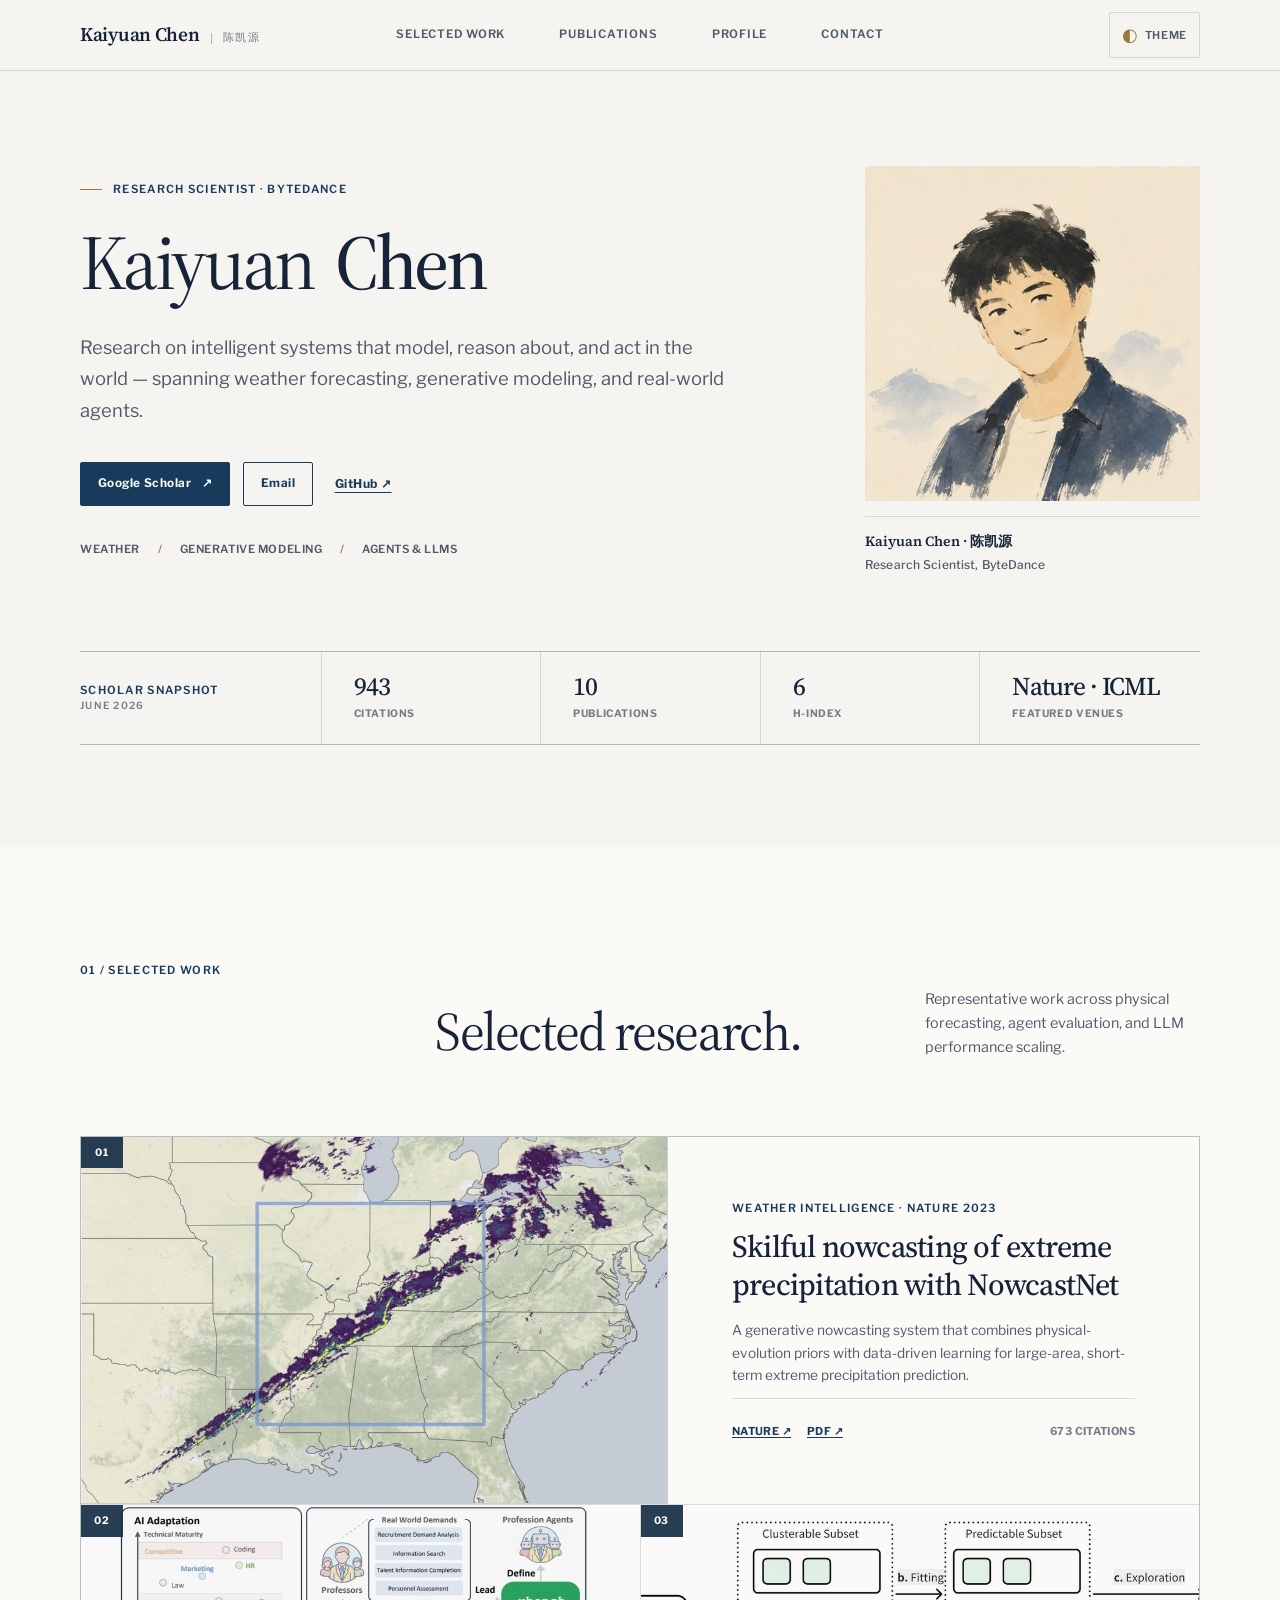
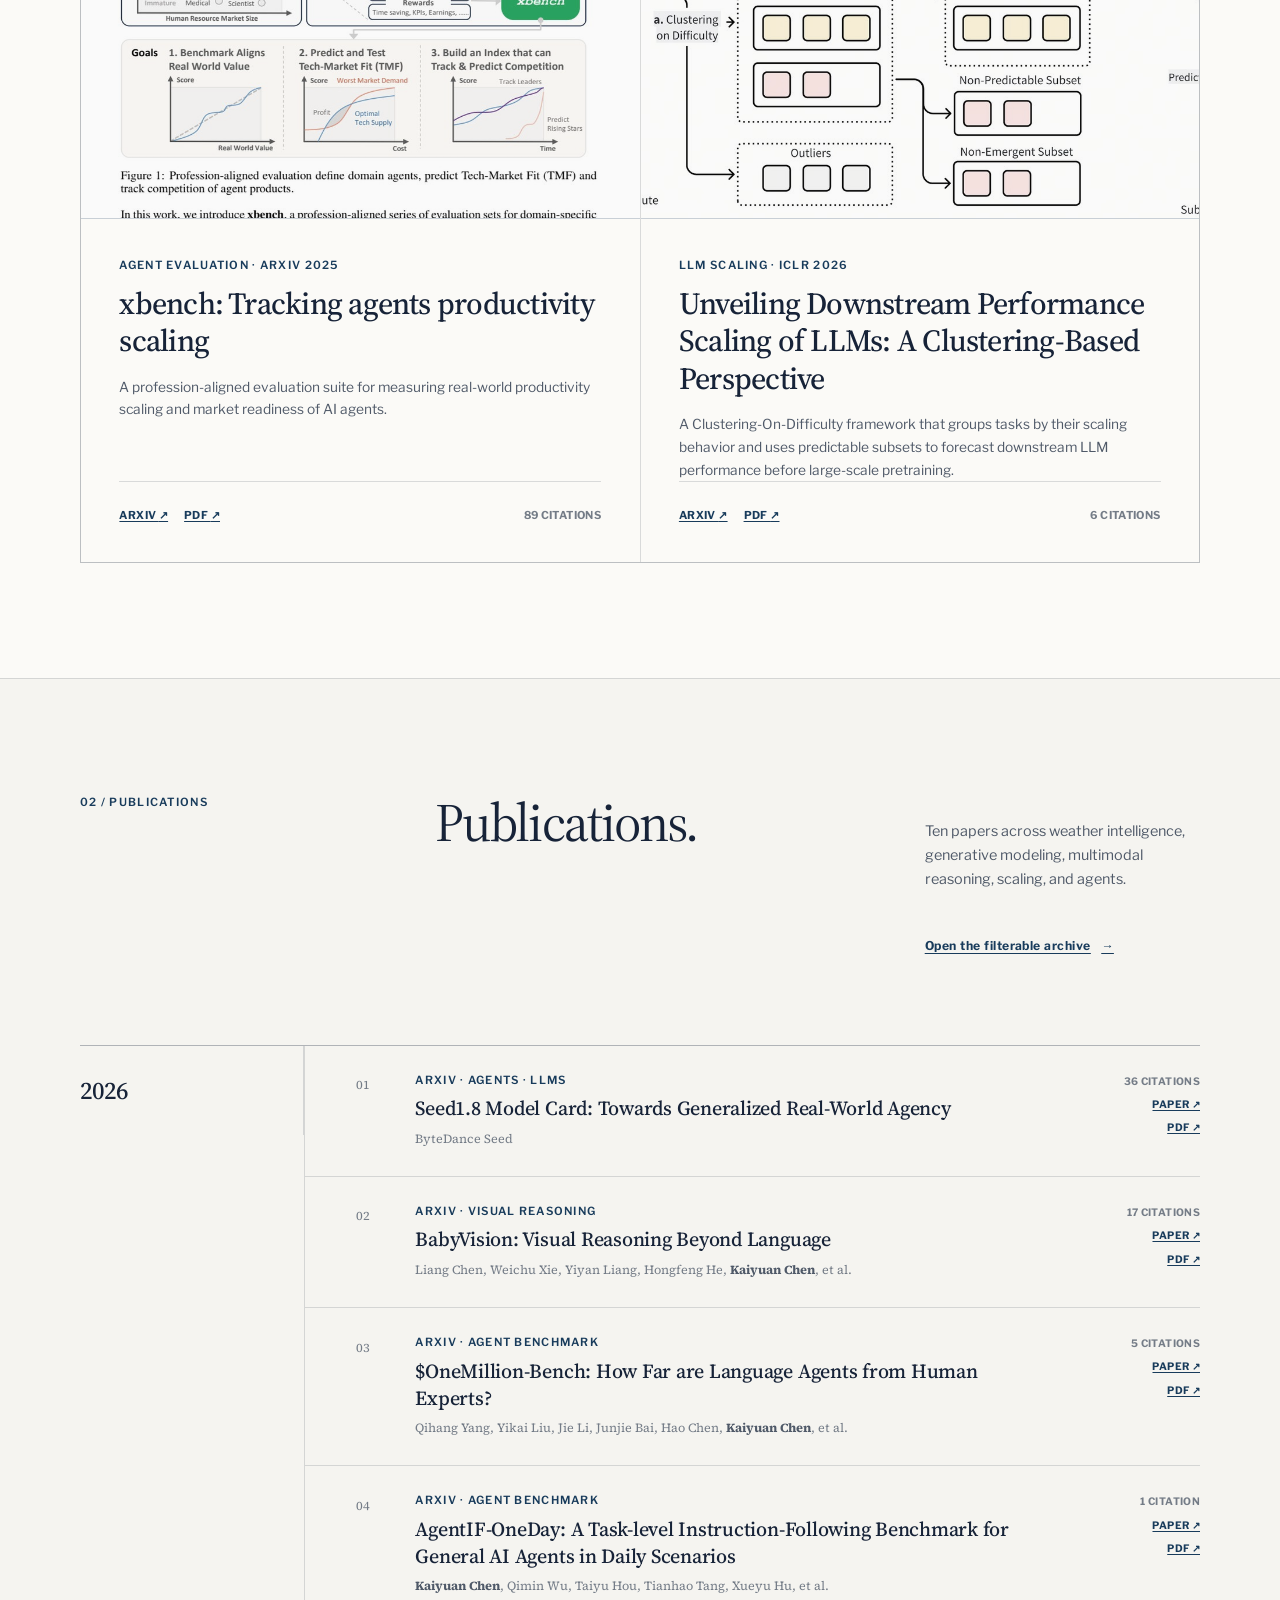
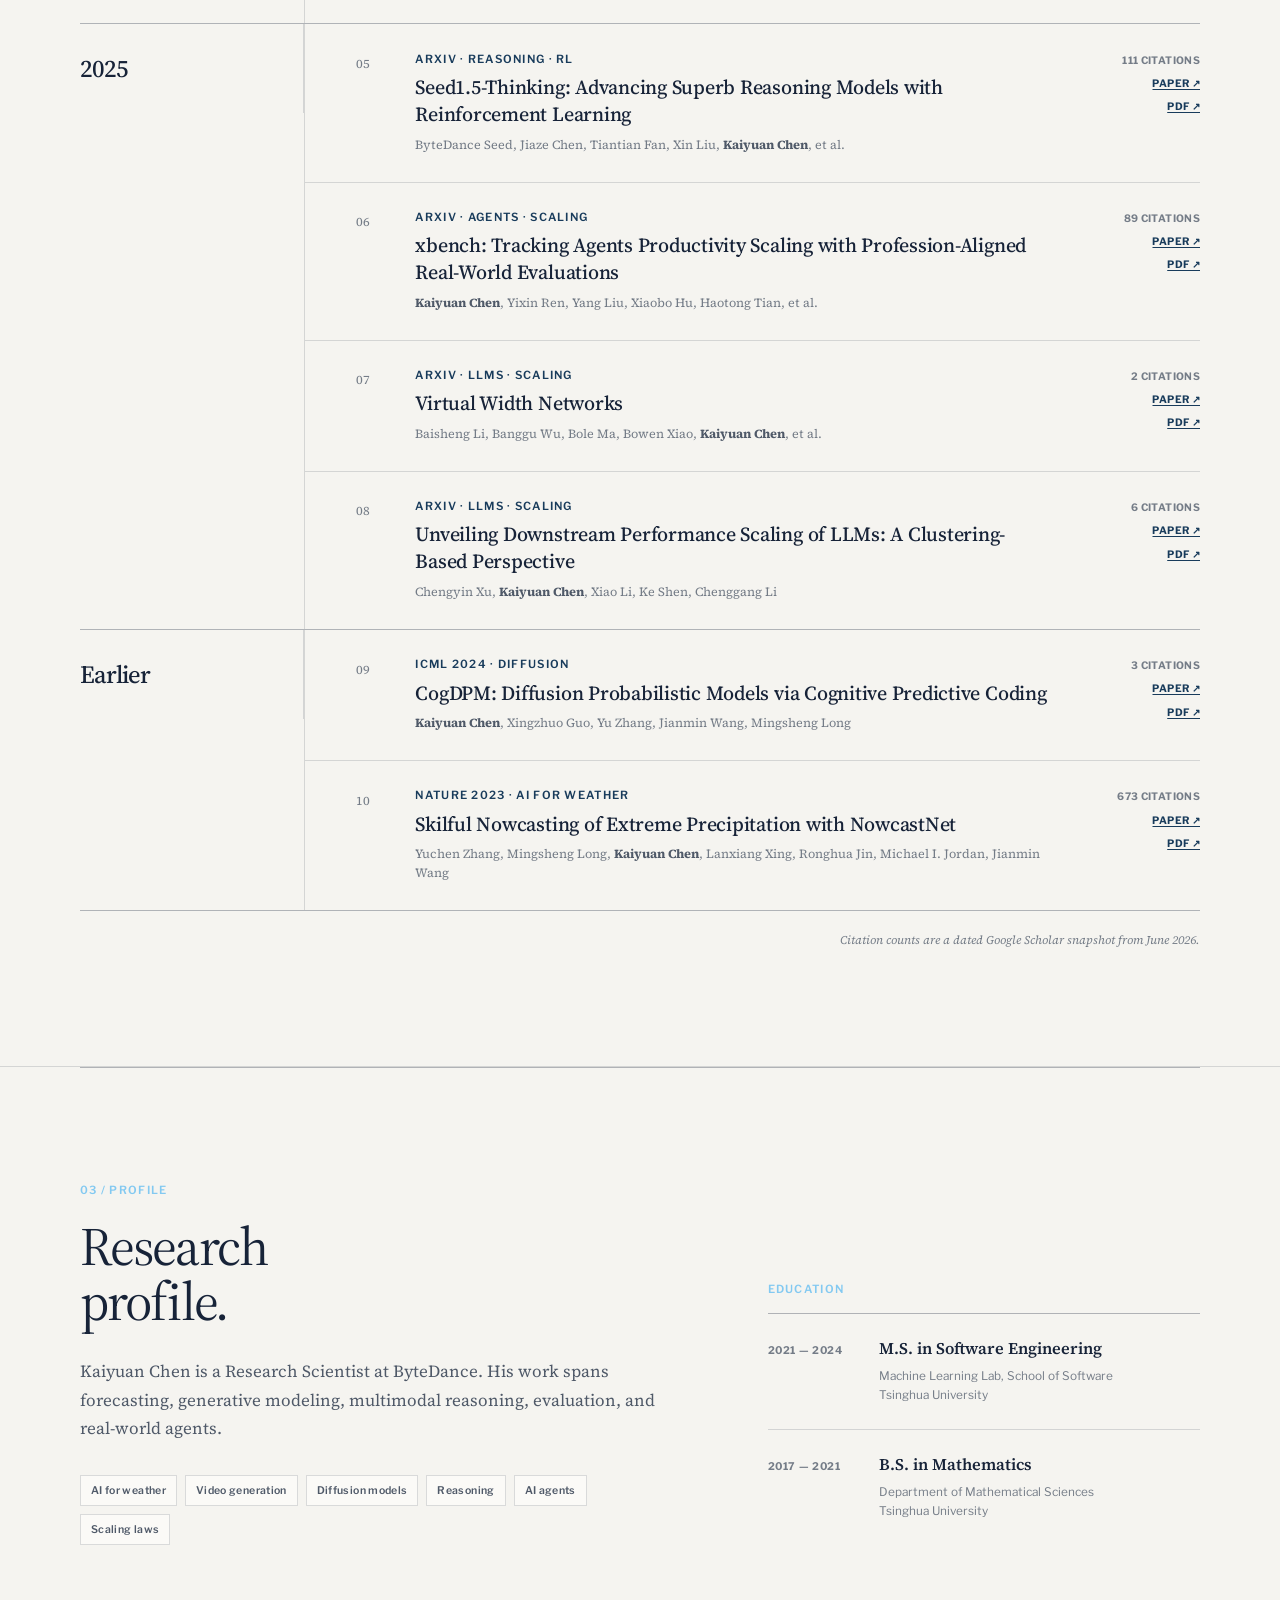
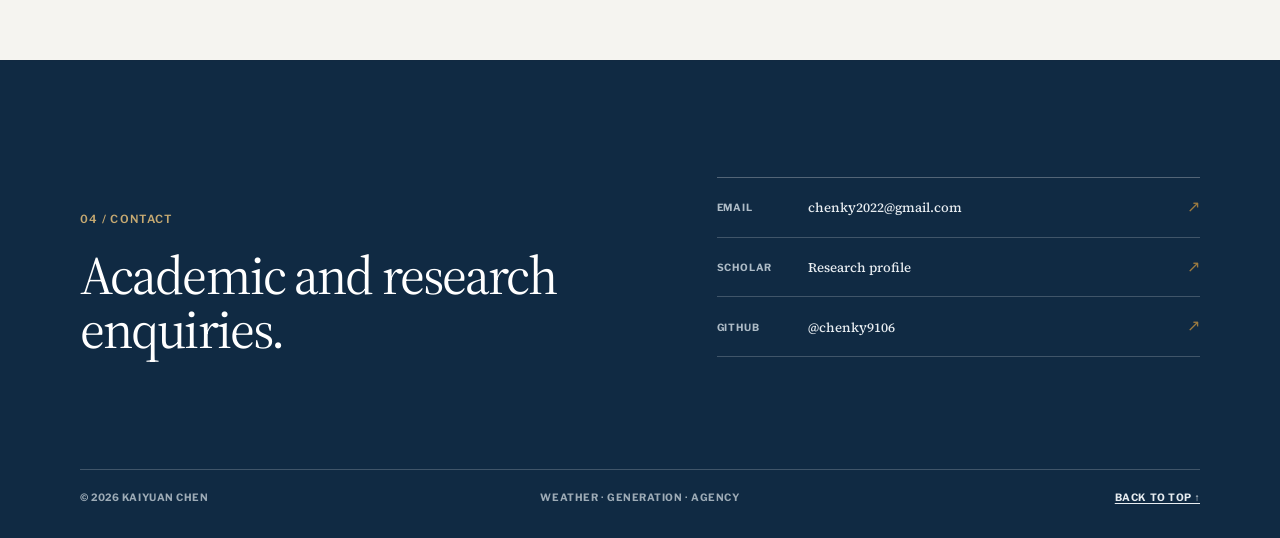
==== commit 1394fed4: "Feature clustering-based LLM scaling research in selected work" ====
--- a/index.html
+++ b/index.html
@@ -3,6 +3,7 @@
 <head>
     <meta charset="utf-8">
     <meta name="viewport" content="width=device-width, initial-scale=1">
+    <meta name="google-site-verification" content="_TXL0uExt86lhi8fYsj2cpOaItokZd3a06CnwmQAgdk" />
     <meta name="theme-color" content="#F5F4F0">
 
     <title>Kaiyuan Chen | AI Systems from Prediction to Action</title>
@@ -188,7 +189,7 @@
                     <p class="section-index">01 / Selected work</p>
                     <div>
                         <h2 id="work-title">Selected research.</h2>
-                        <p>Representative work across physical forecasting, agent evaluation, and generalized real-world agency.</p>
+                        <p>Representative work across physical forecasting, agent evaluation, and LLM performance scaling.</p>
                     </div>
                 </header>
 
@@ -228,18 +229,18 @@
                     </article>
 
                     <article class="work-card" data-animate>
-                        <a class="work-image" href="https://arxiv.org/abs/2603.20633" target="_blank" rel="noopener noreferrer" aria-label="Read the Seed1.8 Model Card on arXiv">
-                            <img src="assets/images/papers/seed18-model-card.jpg" alt="Seed1.8 model card first page" width="1224" height="765" loading="lazy" decoding="async">
+                        <a class="work-image" href="https://arxiv.org/abs/2502.17262" target="_blank" rel="noopener noreferrer" aria-label="Read Unveiling Downstream Performance Scaling of LLMs on arXiv">
+                            <img src="assets/images/papers/llm-scaling-clustering.jpg" alt="Clustering-On-Difficulty framework for predicting downstream LLM performance" width="960" height="600" loading="lazy" decoding="async">
                             <span class="work-number" aria-hidden="true">03</span>
                         </a>
                         <div class="work-body">
-                            <p class="work-kicker">Generalized agency · arXiv 2026</p>
-                            <h3><a href="https://arxiv.org/abs/2603.20633" target="_blank" rel="noopener noreferrer">Seed1.8: Towards generalized real-world agency</a></h3>
-                            <p>A model card for an agent model designed around perception, reasoning, and action across diverse professional domains.</p>
+                            <p class="work-kicker">LLM scaling · ICLR 2026</p>
+                            <h3><a href="https://arxiv.org/abs/2502.17262" target="_blank" rel="noopener noreferrer">Unveiling Downstream Performance Scaling of LLMs: A Clustering-Based Perspective</a></h3>
+                            <p>A Clustering-On-Difficulty framework that groups tasks by their scaling behavior and uses predictable subsets to forecast downstream LLM performance before large-scale pretraining.</p>
                             <div class="work-links">
-                                <a href="https://arxiv.org/abs/2603.20633" target="_blank" rel="noopener noreferrer">arXiv <span aria-hidden="true">↗</span></a>
-                                <a href="assets/papers/seed18-model-card.pdf" target="_blank" rel="noopener noreferrer">PDF <span aria-hidden="true">↗</span></a>
-                                <span>36 citations</span>
+                                <a href="https://arxiv.org/abs/2502.17262" target="_blank" rel="noopener noreferrer">arXiv <span aria-hidden="true">↗</span></a>
+                                <a href="assets/papers/llm-scaling-clustering.pdf" target="_blank" rel="noopener noreferrer">PDF <span aria-hidden="true">↗</span></a>
+                                <span>6 citations</span>
                             </div>
                         </div>
                     </article>
